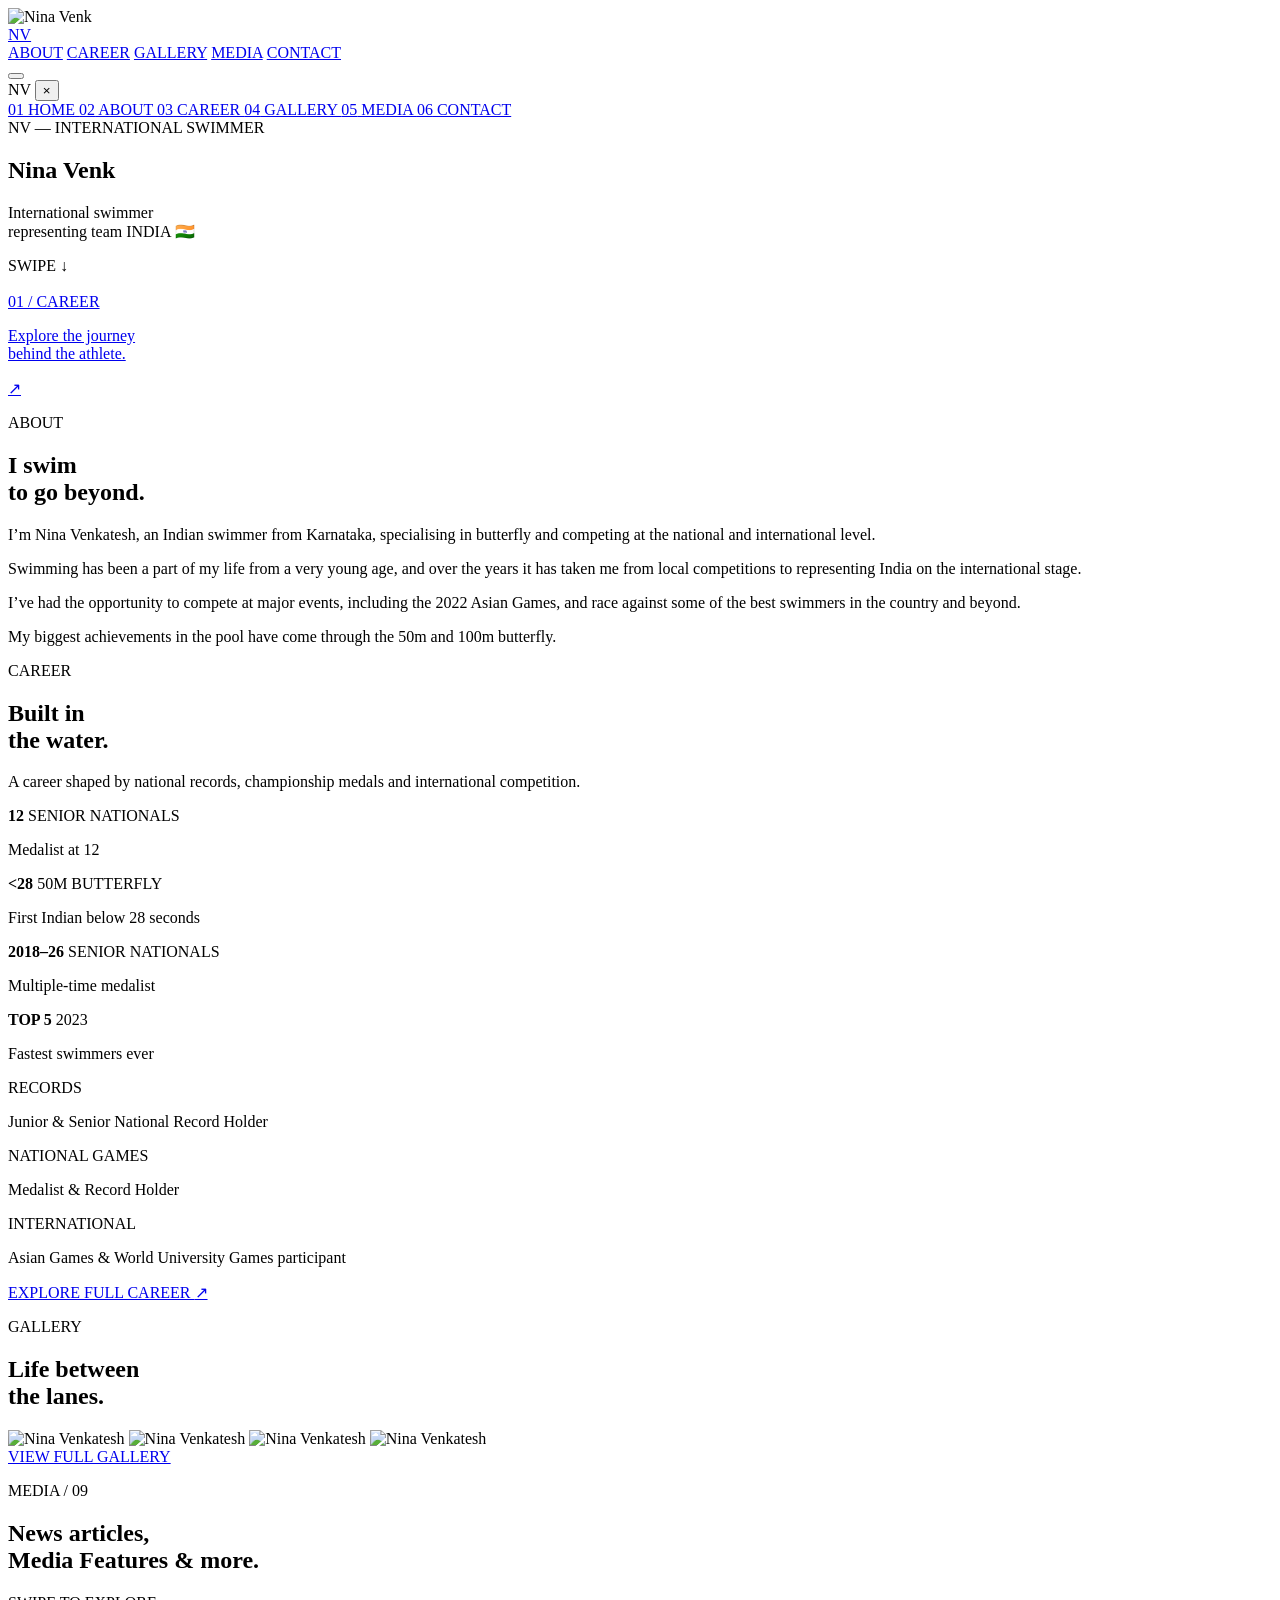
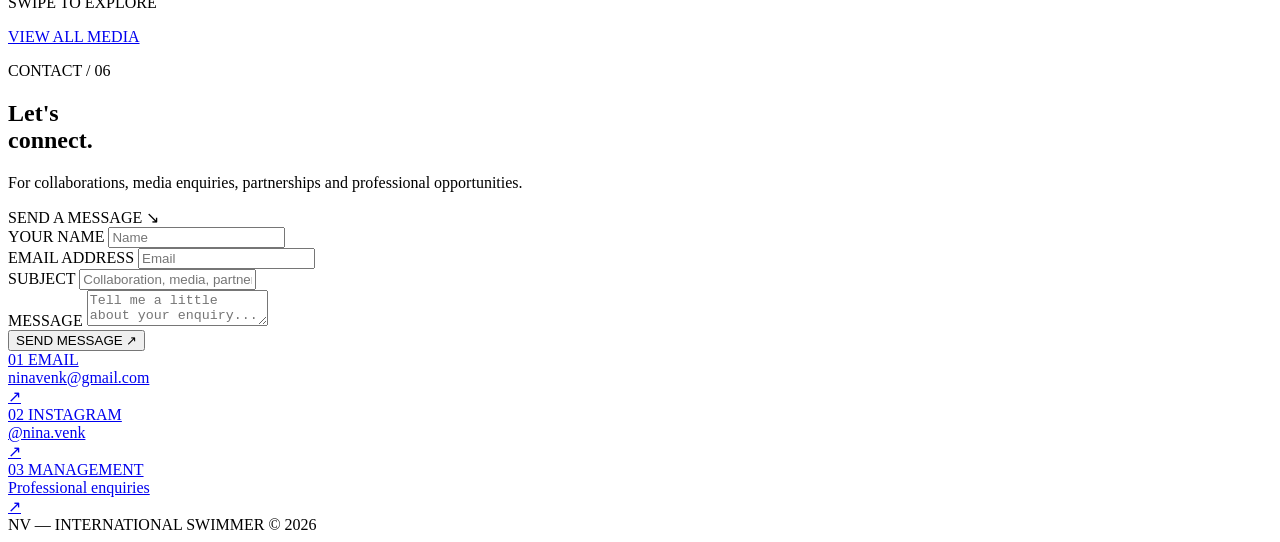
==== index.html @ 0cad943f "Add files via upload" ====
<!DOCTYPE html>
<html lang="en">

<head>

    <meta charset="UTF-8">

    <meta
        name="viewport"
        content="width=device-width, initial-scale=1.0"
    >

    <title>NV</title>

    <link rel="preconnect" href="https://fonts.googleapis.com">

    <link
        rel="preconnect"
        href="https://fonts.gstatic.com"
        crossorigin
    >

    <link
        href="https://fonts.googleapis.com/css2?family=Manrope:wght@400;500;600&family=Syne:wght@400;500;600;700&family=Playfair+Display:ital,wght@0,400;0,500;1,400;1,500&display=swap"
        rel="stylesheet"
    >

    <link
        rel="stylesheet"
        href="assets/css/style.css"
    >

</head>


<body>

    <!-- =========================================
         HOME
    ========================================== -->

    <main class="hero">

        <img
            src="assets/images/hero.jpg"
            alt="Nina Venk"
            class="hero-image"
        >

        <div class="hero-overlay"></div>


        <!-- NAVIGATION -->

        <header class="navbar">

            <a
                href="#home"
                class="logo"
            >
                NV
            </a>


            <nav class="nav-links">

                <a href="about.html">ABOUT</a>

                <a href="career.html">CAREER</a>

                <a href="gallery.html">GALLERY</a>

                <a href="media.html">MEDIA</a>

                <a
                    href="contact.html"
                    class="contact-link"
                >
                    CONTACT
                </a>

            </nav>


            <!-- MOBILE HAMBURGER -->

            <button
                class="menu-toggle"
                aria-label="Open menu"
                type="button"
            >

                <span></span>
                <span></span>

            </button>

        </header>


        <!-- MOBILE MENU -->

        <div class="mobile-menu">

            <div class="mobile-menu-inner">

                <div class="mobile-menu-top">

                    <span>NV</span>

                    <button
                        class="menu-close"
                        type="button"
                        aria-label="Close menu"
                    >
                        ×
                    </button>

                </div>


                <nav class="mobile-nav">

                    <a href="#home">
                        <span>01</span>
                        HOME
                    </a>

                    <a href="#about">
                        <span>02</span>
                        ABOUT
                    </a>

                    <a href="#career">
                        <span>03</span>
                        CAREER
                    </a>

                    <a href="#gallery">
                        <span>04</span>
                        GALLERY
                    </a>

                    <a href="#media">
                        <span>05</span>
                        MEDIA
                    </a>

                    <a href="#contact">
                        <span>06</span>
                        CONTACT
                    </a>

                </nav>


                <div class="mobile-menu-footer">
                    NV — INTERNATIONAL SWIMMER
                </div>

            </div>

        </div>


        <!-- HERO CONTENT -->

        <section
            class="hero-content"
            id="home"
        >

            <h1 class="hero-title">
                Nina <span>Venk</span>
            </h1>

            <p class="hero-description">
                International swimmer<br>
                representing team INDIA 🇮🇳
            </p>

        </section>

        <!-- MOBILE SWIPE INDICATOR -->

        <div class="mobile-swipe">
            <span>SWIPE</span>
            <span>↓</span>
        </div>


        <!-- DESKTOP CAREER CARD -->

        <a
            href="#"
            class="career-card"
        >

            <div class="card-image">

                <img
                    src="assets/images/hero.jpg"
                    alt=""
                >

            </div>

            <div class="card-content">

                <span>01 / CAREER</span>

                <p>
                    Explore the journey<br>
                    behind the athlete.
                </p>

            </div>

            <div class="card-arrow">
                ↗
            </div>

        </a>

    </main>


    <!-- =========================================
         MOBILE ABOUT
    ========================================== -->

    <section
        class="mobile-page-section mobile-about"
        id="about"
    >

        <p class="mobile-section-label">
            ABOUT
        </p>

        <h2>
            I swim<br>
            <span>to go beyond.</span>
        </h2>

        <div class="mobile-about-text">

            <p class="mobile-lead">
                I’m Nina Venkatesh, an Indian swimmer from
                Karnataka, specialising in butterfly and
                competing at the national and international level.
            </p>

            <p>
                Swimming has been a part of my life from a very
                young age, and over the years it has taken me
                from local competitions to representing India
                on the international stage.
            </p>

            <p>
                I’ve had the opportunity to compete at major
                events, including the 2022 Asian Games, and race
                against some of the best swimmers in the country
                and beyond.
            </p>

            <p>
                My biggest achievements in the pool have come
                through the 50m and 100m butterfly.
            </p>

        </div>

</section>


    <!-- =========================================
         MOBILE CAREER
         SHORT HOMEPAGE PREVIEW
         Full career page: career.html
    ========================================== -->

    <section
        class="mobile-page-section mobile-career"
        id="career"
    >

        <p class="mobile-section-label">
            CAREER
        </p>

        <h2>
            Built in<br>
            <span>the water.</span>
        </h2>

        <p class="mobile-career-intro">
            A career shaped by national records,
            championship medals and international
            competition.
        </p>


        <!-- KEY CAREER STATS -->

        <div class="mobile-career-stats">

            <div class="mobile-career-stat">

                <strong>12</strong>

                <span>
                    SENIOR NATIONALS
                </span>

                <p>
                    Medalist at 12
                </p>

            </div>


            <div class="mobile-career-stat">

                <strong>&lt;28</strong>

                <span>
                    50M BUTTERFLY
                </span>

                <p>
                    First Indian below 28 seconds
                </p>

            </div>


            <div class="mobile-career-stat">

                <strong>2018–26</strong>

                <span>
                    SENIOR NATIONALS
                </span>

                <p>
                    Multiple-time medalist
                </p>

            </div>


            <div class="mobile-career-stat">

                <strong>TOP 5</strong>

                <span>
                    2023
                </span>

                <p>
                    Fastest swimmers ever
                </p>

            </div>

        </div>


        <!-- CAREER HIGHLIGHTS -->

        <div class="mobile-career-highlights">

            <div class="mobile-career-highlight">
                <span>RECORDS</span>
                <p>
                    Junior & Senior National
                    Record Holder
                </p>
            </div>

            <div class="mobile-career-highlight">
                <span>NATIONAL GAMES</span>
                <p>
                    Medalist & Record Holder
                </p>
            </div>

            <div class="mobile-career-highlight">
                <span>INTERNATIONAL</span>
                <p>
                    Asian Games & World
                    University Games participant
                </p>
            </div>

        </div>


        <!-- FULL CAREER -->

        <a
            href="career.html"
            class="mobile-career-link"
        >

            <span>
                EXPLORE FULL CAREER
            </span>

            <span>
                ↗
            </span>

        </a>

    </section>


    <!-- =========================================
         MOBILE GALLERY
    ========================================== -->

    <section
        class="mobile-page-section mobile-gallery-section"
        id="gallery"
    >

        <p class="mobile-section-label">
            GALLERY
        </p>

        <h2>
            Life between<br>
            <span>the lanes.</span>
        </h2>


        <div class="mobile-gallery-preview">

            <img
                src="assets/images/gallery/1.jpg"
                alt="Nina Venkatesh"
            >

            <img
                src="assets/images/gallery/4.jpg"
                alt="Nina Venkatesh"
            >

            <img
                src="assets/images/gallery/7.jpg"
                alt="Nina Venkatesh"
            >

            <img
                src="assets/images/gallery/10.jpg"
                alt="Nina Venkatesh"
            >

        </div>


        <a
            href="gallery.html"
            class="mobile-view-gallery"
            id="view-full-gallery"
        >

            VIEW FULL GALLERY

        </a>

    </section>


     <!-- =========================================
     MOBILE MEDIA
    ========================================= -->

    <section
        class="mobile-page-section mobile-media"
        id="media"
    >

        <p class="mobile-section-label">
            MEDIA / <span id="mobile-story-count">09</span>
        </p>

        <h2>
            News articles,<br>
            <span>Media Features & more.</span>
        </h2>


        <!-- MEDIA CAROUSEL -->

        <div
            class="mobile-media-carousel"
            id="mobile-media-carousel"
        ></div>


        <!-- DOTS -->

        <div
            class="mobile-media-dots"
            id="mobile-media-dots"
        ></div>


        <p class="mobile-media-hint">
            SWIPE TO EXPLORE
        </p>


        <!-- FULL MEDIA -->

        <a
            href="media.html"
            class="mobile-media-link"
        >
            VIEW ALL MEDIA
        </a>

    </section>


   <!-- =========================================
        MOBILE CONTACT
    ========================================= -->

<section
    class="mobile-page-section mobile-contact"
    id="contact"
>

    <p class="mobile-section-label">
        CONTACT / 06
    </p>

    <h2>
        Let's<br>
        <span>connect.</span>
    </h2>

    <p class="mobile-contact-intro">
        For collaborations, media enquiries,
        partnerships and professional opportunities.
    </p>


    <!-- =====================================
         SEND MESSAGE FIRST
    ====================================== -->

    <div class="mobile-message">

        <div class="mobile-message-heading">

            <span>
                SEND A MESSAGE
            </span>

            <span>
                ↘
            </span>

        </div>


        <form
            class="mobile-contact-form"
            id="mobile-contact-form"
        >

            <div class="mobile-form-field">

                <label for="mobile-name">
                    YOUR NAME
                </label>

                <input
                    type="text"
                    id="mobile-name"
                    name="name"
                    placeholder="Name"
                    required
                >

            </div>


            <div class="mobile-form-field">

                <label for="mobile-email">
                    EMAIL ADDRESS
                </label>

                <input
                    type="email"
                    id="mobile-email"
                    name="email"
                    placeholder="Email"
                    required
                >

            </div>


            <div class="mobile-form-field">

                <label for="mobile-subject">
                    SUBJECT
                </label>

                <input
                    type="text"
                    id="mobile-subject"
                    name="subject"
                    placeholder="Collaboration, media, partnership..."
                >

            </div>


            <div class="mobile-form-field">

                <label for="mobile-message-text">
                    MESSAGE
                </label>

                <textarea
                    id="mobile-message-text"
                    name="message"
                    placeholder="Tell me a little about your enquiry..."
                    required
                ></textarea>

            </div>


            <button
                type="submit"
                class="mobile-send-button"
            >

                <span>
                    SEND MESSAGE
                </span>

                <span>
                    ↗
                </span>

            </button>

        </form>

    </div>


    <!-- =====================================
         CONTACT LINKS SECOND
    ====================================== -->

            <div class="mobile-contact-links">


                <a
                    href="mailto:ninavenk@gmail.com"
                    class="mobile-contact-link"
                >

                    <div class="mobile-contact-name">

                        <span>01</span>

                        EMAIL

                    </div>

                    <div class="mobile-contact-value">
                        ninavenk@gmail.com
                    </div>

                    <span class="mobile-contact-arrow">
                        ↗
                    </span>

                </a>


                <a
                    href="https://www.instagram.com/nina.venk/"
                    target="_blank"
                    rel="noopener noreferrer"
                    class="mobile-contact-link"
                >

                    <div class="mobile-contact-name">

                        <span>02</span>

                        INSTAGRAM

                    </div>

                    <div class="mobile-contact-value">
                        @nina.venk
                    </div>

                    <span class="mobile-contact-arrow">
                        ↗
                    </span>

                </a>


                <a
                    href="mailto:ninavenkatesh@gmail.com"
                    class="mobile-contact-link"
                >

                    <div class="mobile-contact-name">

                        <span>03</span>

                        MANAGEMENT

                    </div>

                    <div class="mobile-contact-value">
                        Professional enquiries
                    </div>

                    <span class="mobile-contact-arrow">
                        ↗
                    </span>

                </a>

            </div>


            <div class="mobile-contact-footer">

                <span>
                    NV — INTERNATIONAL SWIMMER
                </span>

                <span>
                    © 2026
                </span>

            </div>

        </section>


    <!-- =========================================
         JAVASCRIPT
    ========================================== -->

    <script src="assets/js/media.js"></script>
    <script src="assets/js/script.js"></script>

</body>

</html>
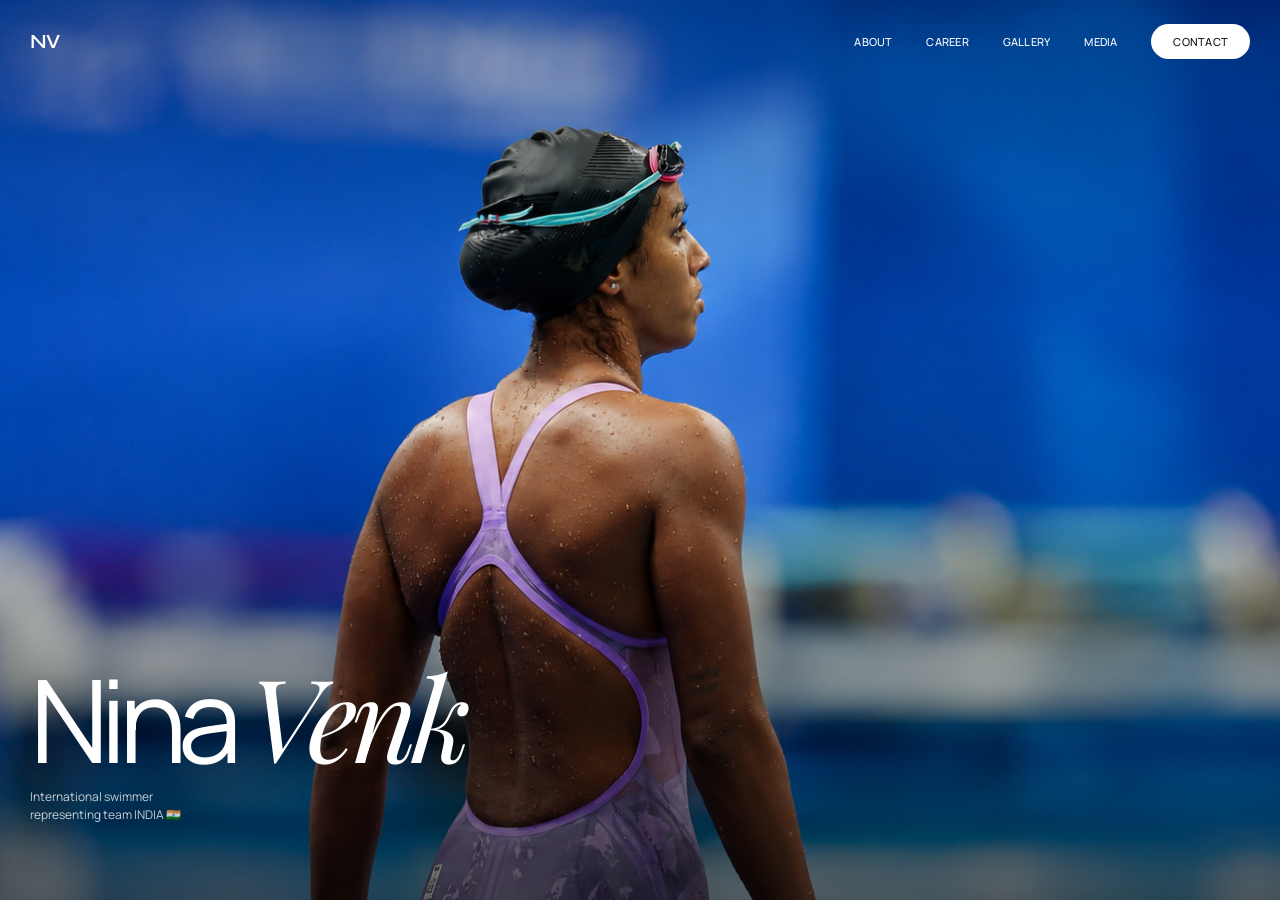
==== commit 91e146a0: "Update index.html" ====
--- a/index.html
+++ b/index.html
@@ -440,22 +440,22 @@
         <div class="mobile-gallery-preview">
 
             <img
-                src="assets/images/gallery/1.jpg"
+                src="assets/images/gallery/1.webp"
                 alt="Nina Venkatesh"
             >
 
             <img
-                src="assets/images/gallery/4.jpg"
+                src="assets/images/gallery/4.webp"
                 alt="Nina Venkatesh"
             >
 
             <img
-                src="assets/images/gallery/7.jpg"
+                src="assets/images/gallery/7.webp"
                 alt="Nina Venkatesh"
             >
 
             <img
-                src="assets/images/gallery/10.jpg"
+                src="assets/images/gallery/10.webp"
                 alt="Nina Venkatesh"
             >
 
@@ -768,4 +768,4 @@
 
 </body>
 
-</html>+</html>
--- a/assets/css/style.css
+++ b/assets/css/style.css
@@ -0,0 +1,2567 @@
+/* =========================================
+   RESET
+========================================= */
+
+* {
+    margin: 0;
+    padding: 0;
+    box-sizing: border-box;
+}
+
+html,
+body {
+    width: 100%;
+    height: 100%;
+}
+
+body {
+    font-family: "Manrope", sans-serif;
+    background: #3C5F6E;
+    color: #ffffff;
+    overflow: hidden;
+}
+
+
+/* =========================================
+   HERO
+========================================= */
+
+.hero {
+    position: relative;
+    width: 100%;
+    height: 100vh;
+    overflow: hidden;
+    isolation: isolate;
+}
+
+
+/* =========================================
+   HERO IMAGE
+========================================= */
+
+.hero-image {
+    position: absolute;
+    inset: 0;
+
+    width: 100%;
+    height: 100%;
+
+    object-fit: cover;
+    object-position: center;
+
+    display: block;
+
+    transform: scale(1.04);
+
+    animation:
+        imageReveal
+        2.2s
+        cubic-bezier(0.16, 1, 0.3, 1)
+        forwards;
+}
+
+
+/* =========================================
+   IMAGE OVERLAY
+========================================= */
+
+.hero-overlay {
+    position: absolute;
+    inset: 0;
+
+    background:
+        linear-gradient(
+            180deg,
+            rgba(0, 0, 0, 0.25) 0%,
+            rgba(0, 0, 0, 0.02) 35%,
+            rgba(0, 0, 0, 0.08) 55%,
+            rgba(0, 0, 0, 0.58) 100%
+        );
+
+    z-index: 1;
+}
+
+
+/* =========================================
+   NAVBAR
+========================================= */
+
+.navbar {
+    position: absolute;
+
+    top: 24px;
+    left: 0;
+
+    width: 100%;
+
+    padding: 0 30px;
+
+    display: flex;
+    align-items: center;
+    justify-content: space-between;
+
+    z-index: 10;
+
+    animation:
+        navReveal
+        1.4s
+        ease
+        0.7s
+        both;
+}
+
+
+/* =========================================
+   LOGO
+========================================= */
+
+.logo {
+    color: #ffffff;
+
+    text-decoration: none;
+
+    font-family: "Syne", sans-serif;
+
+    font-size: 20px;
+    font-weight: 600;
+
+    letter-spacing: -0.04em;
+}
+
+
+/* =========================================
+   NAV LINKS
+========================================= */
+
+.nav-links {
+    display: flex;
+    align-items: center;
+    gap: 34px;
+}
+
+.nav-links a {
+    color: #ffffff;
+
+    text-decoration: none;
+
+    font-family: "Manrope", sans-serif;
+
+    font-size: 11px;
+    font-weight: 500;
+
+    letter-spacing: 0.02em;
+
+    transition:
+        opacity 0.3s ease,
+        transform 0.3s ease;
+}
+
+.nav-links a:hover {
+    opacity: 0.65;
+    transform: translateY(-1px);
+}
+
+
+/* =========================================
+   CONTACT PILL
+========================================= */
+
+.contact-link {
+    padding: 10px 22px;
+
+    background: #ffffff;
+
+    color: #151515 !important;
+
+    border-radius: 30px;
+}
+
+
+/* =========================================
+   HERO CONTENT
+========================================= */
+
+.hero-content {
+    position: absolute;
+
+    left: 30px;
+    bottom: 76px;
+
+    z-index: 5;
+
+    max-width: 900px;
+
+    animation:
+        contentReveal
+        1.8s
+        cubic-bezier(0.16, 1, 0.3, 1)
+        0.45s
+        both;
+}
+
+
+/* EYEBROW */
+
+.hero-eyebrow {
+    margin-bottom: 15px;
+
+    font-size: 11px;
+    font-weight: 500;
+
+    letter-spacing: 0.08em;
+
+    opacity: 0.78;
+}
+
+
+/* MAIN TITLE */
+
+.hero-title {
+    font-family: "Manrope", sans-serif;
+
+    font-size:
+        clamp(5rem, 9vw, 9.5rem);
+
+    font-weight: 400;
+
+    line-height: 0.82;
+
+    letter-spacing: -0.075em;
+
+    white-space: nowrap;
+}
+
+
+/* ITALIC NAME */
+
+.hero-title span {
+    font-family: "Playfair Display", serif;
+
+    font-style: italic;
+
+    font-weight: 400;
+
+    letter-spacing: -0.055em;
+}
+
+
+/* DESCRIPTION */
+
+.hero-description {
+    margin-top: 22px;
+
+    font-size: 12px;
+
+    line-height: 1.5;
+
+    opacity: 0.78;
+}
+
+
+/* =========================================
+   CAREER CARD
+   HIDDEN FOR NOW
+========================================= */
+
+.career-card {
+    display: none;
+}
+
+
+/* =========================================
+   DESKTOP ANIMATIONS
+========================================= */
+
+@keyframes imageReveal {
+
+    0% {
+        opacity: 0;
+        transform: scale(1.12);
+    }
+
+    100% {
+        opacity: 1;
+        transform: scale(1.04);
+    }
+
+}
+
+
+@keyframes navReveal {
+
+    0% {
+        opacity: 0;
+        transform: translateY(-12px);
+    }
+
+    100% {
+        opacity: 1;
+        transform: translateY(0);
+    }
+
+}
+
+
+@keyframes contentReveal {
+
+    0% {
+        opacity: 0;
+        transform: translateY(45px);
+        filter: blur(8px);
+    }
+
+    100% {
+        opacity: 1;
+        transform: translateY(0);
+        filter: blur(0);
+    }
+
+}
+
+
+/* =========================================================
+   MOBILE ONLY
+========================================================= */
+
+@media (max-width: 800px) {
+
+
+    /* =====================================================
+       MOBILE — GLOBAL
+    ===================================================== */
+
+    html,
+    body {
+
+        width: 100%;
+        max-width: 100%;
+
+        min-height: 100%;
+
+        overflow-x: hidden;
+        overflow-y: auto;
+
+        background: transparent;
+    }
+
+
+    body {
+
+        position: relative;
+
+        color: #F4F1E8;
+    }
+
+
+    /* =====================================================
+       MOBILE — FIXED HERO BACKGROUND
+       
+       This is the blurred version of hero.jpg.
+       It stays fixed while the entire one-page site
+       scrolls over it.
+    ===================================================== */
+
+    body::before {
+
+        content: "";
+
+        position: fixed;
+
+        top: -30px;
+        right: -30px;
+        bottom: -30px;
+        left: -30px;
+
+        background-image:
+            url("../images/hero.jpg");
+
+        background-size: cover;
+
+        background-position: center center;
+
+        background-repeat: no-repeat;
+
+        /*
+         * LIGHT CINEMATIC BLUR
+         *
+         * Previously this was 30px+.
+         * 12px keeps the photograph recognisable.
+         */
+
+        filter:
+            blur(12px)
+            brightness(0.68)
+            saturate(0.88);
+
+        transform: scale(1.045);
+
+        opacity: 0.92;
+
+        z-index: 0;
+
+        pointer-events: none;
+    }
+
+
+    /* =====================================================
+       MOBILE — CINEMATIC OVERLAY
+    ===================================================== */
+
+    body::after {
+
+        content: "";
+
+        position: fixed;
+
+        inset: 0;
+
+        background:
+
+            /* subtle light around centre */
+
+            radial-gradient(
+                ellipse at 50% 35%,
+                rgba(255, 255, 255, 0.07) 0%,
+                transparent 48%
+            ),
+
+            /* gentle dark edges */
+
+            radial-gradient(
+                ellipse at center,
+                transparent 30%,
+                rgba(4, 12, 18, 0.38) 100%
+            ),
+
+            /* very subtle overall grade */
+
+            rgba(7, 17, 23, 0.14);
+
+        z-index: 0;
+
+        pointer-events: none;
+    }
+
+
+    /* =====================================================
+       MOBILE — CONTENT ABOVE BACKGROUND
+    ===================================================== */
+
+    .hero,
+    .mobile-page-section {
+
+        position: relative;
+
+        z-index: 1;
+    }
+
+
+    /* =====================================================
+       MOBILE — HOMEPAGE
+    ===================================================== */
+
+    .hero {
+        width: 100%;
+
+        height: 100dvh;
+        min-height: 100dvh;
+        max-height: 100dvh;
+
+        overflow: hidden;
+
+        isolation: auto;
+
+        background: transparent;
+    }
+
+    .hero-image {
+        width: 100%;
+        height: 100%;
+
+        object-fit: cover;
+        object-position: center;
+
+        display: block;
+    }
+
+
+    /* =====================================================
+       MOBILE — HERO IMAGE
+    ===================================================== */
+
+    .hero-image {
+
+        width: 100%;
+        height: 100%;
+
+        object-fit: cover;
+
+        object-position: center;
+
+        display: block;
+    }
+
+
+    /* =====================================================
+       MOBILE — NAVBAR
+    ===================================================== */
+
+    .hero .navbar {
+
+        position: fixed;
+
+        top: 18px;
+        left: 0;
+
+        width: 100%;
+
+        height: 42px;
+
+        padding: 0 20px;
+
+        display: flex;
+
+        align-items: center;
+
+        justify-content: space-between;
+
+        z-index: 5000;
+
+        pointer-events: none;
+
+        animation: none;
+    }
+
+
+    .hero .logo {
+
+        position: relative;
+
+        z-index: 5001;
+
+        pointer-events: auto;
+
+        font-size: 17px;
+    }
+
+
+    .hero .nav-links {
+
+        display: none !important;
+    }
+
+
+    /* =====================================================
+       MOBILE — HAMBURGER
+    ===================================================== */
+
+    .menu-toggle {
+
+        position: absolute !important;
+
+        top: 0 !important;
+        right: 20px !important;
+
+        width: 42px !important;
+        height: 42px !important;
+
+        margin: 0 !important;
+        padding: 0 !important;
+
+        display: flex !important;
+
+        align-items: center !important;
+        justify-content: center !important;
+
+        flex-direction: column !important;
+
+        gap: 5px !important;
+
+        border:
+            1px solid
+            rgba(244, 241, 232, 0.18) !important;
+
+        border-radius: 50% !important;
+
+        background:
+            rgba(10, 25, 35, 0.28) !important;
+
+        backdrop-filter: blur(12px);
+
+        -webkit-backdrop-filter: blur(12px);
+
+        cursor: pointer;
+
+        z-index: 5002 !important;
+
+        pointer-events: auto;
+    }
+
+
+    .menu-toggle span {
+
+        width: 17px !important;
+        height: 1px !important;
+
+        display: block !important;
+
+        background: #F4F1E8 !important;
+
+        transition:
+            transform 0.35s ease,
+            opacity 0.25s ease;
+    }
+
+
+    .menu-toggle.is-open span:first-child {
+
+        transform:
+            translateY(3px)
+            rotate(45deg);
+    }
+
+
+    .menu-toggle.is-open span:last-child {
+
+        transform:
+            translateY(-3px)
+            rotate(-45deg);
+    }
+
+
+    /* =====================================================
+       MOBILE — FULLSCREEN MENU
+    ===================================================== */
+
+    .mobile-menu {
+
+        position: fixed !important;
+
+        inset: 0 !important;
+
+        width: 100vw !important;
+        height: 100svh !important;
+
+        display: block;
+
+        background:
+            rgba(10, 28, 42, 0.97);
+
+        opacity: 0;
+
+        visibility: hidden;
+
+        pointer-events: none;
+
+        transform:
+            translateY(-12px);
+
+        z-index: 6000 !important;
+
+        transition:
+            opacity 0.3s ease,
+            transform 0.45s
+                cubic-bezier(0.16, 1, 0.3, 1),
+            visibility 0.3s ease;
+    }
+
+
+    .mobile-menu.active {
+
+        opacity: 1;
+
+        visibility: visible;
+
+        pointer-events: auto;
+
+        transform:
+            translateY(0);
+    }
+
+
+    .mobile-menu-inner {
+
+        width: 100%;
+        height: 100%;
+
+        padding:
+            25px 20px;
+
+        display: flex;
+
+        flex-direction: column;
+
+        overflow: hidden;
+    }
+
+
+    .mobile-menu-top {
+
+        display: flex;
+
+        align-items: center;
+
+        justify-content: space-between;
+    }
+
+
+    .mobile-menu-top > span {
+
+        font-family: "Syne", sans-serif;
+
+        font-size: 17px;
+
+        font-weight: 600;
+    }
+
+
+    .menu-close {
+
+        width: 42px;
+        height: 42px;
+
+        border:
+            1px solid
+            rgba(244, 241, 232, 0.16);
+
+        border-radius: 50%;
+
+        background:
+            rgba(244, 241, 232, 0.08);
+
+        color: #F4F1E8;
+
+        font-size: 25px;
+
+        font-weight: 300;
+
+        cursor: pointer;
+    }
+
+
+    .mobile-nav {
+
+        flex: 1;
+
+        display: flex;
+
+        flex-direction: column;
+
+        justify-content: center;
+    }
+
+
+    .mobile-nav a {
+
+        padding: 13px 0;
+
+        display: flex;
+
+        align-items: center;
+
+        gap: 15px;
+
+        border-bottom:
+            1px solid
+            rgba(244, 241, 232, 0.14);
+
+        color: #F4F1E8;
+
+        text-decoration: none;
+
+        font-family: "Syne", sans-serif;
+
+        font-size:
+            clamp(2.15rem, 10vw, 4rem);
+
+        font-weight: 500;
+
+        letter-spacing: -0.06em;
+
+        transition:
+            opacity 0.3s ease,
+            transform 0.3s ease;
+    }
+
+
+    .mobile-nav a:first-child {
+
+        border-top:
+            1px solid
+            rgba(244, 241, 232, 0.14);
+    }
+
+
+    .mobile-nav a:active {
+
+        opacity: 0.55;
+
+        transform:
+            translateX(5px);
+    }
+
+
+    .mobile-nav a span {
+
+        width: 25px;
+
+        font-family: "Manrope", sans-serif;
+
+        font-size: 7px;
+
+        letter-spacing: 0.08em;
+
+        opacity: 0.4;
+    }
+
+
+    .mobile-menu-footer {
+
+        font-size: 7px;
+
+        letter-spacing: 0.08em;
+
+        opacity: 0.4;
+    }
+
+
+    /* =====================================================
+       MOBILE — HERO CONTENT
+    ===================================================== */
+
+    .hero-content {
+
+        position: absolute;
+
+        left: 20px;
+        right: 20px;
+
+        bottom: 72px;
+
+        max-width: none;
+
+        z-index: 20;
+
+        animation:
+            contentReveal
+            1.4s
+            cubic-bezier(0.16, 1, 0.3, 1)
+            0.25s
+            both;
+    }
+
+
+    .hero-title {
+
+        font-size:
+            clamp(3.7rem, 15vw, 6rem);
+
+        line-height: 0.86;
+
+        letter-spacing: -0.07em;
+
+        white-space: nowrap;
+    }
+
+
+    .hero-description {
+
+        margin-top: 16px;
+
+        font-family: "Syne", sans-serif;
+
+        font-size: 10px;
+
+        font-weight: 500;
+
+        line-height: 1.5;
+
+        letter-spacing: 0.01em;
+
+        opacity: 0.82;
+    }
+
+/* =====================================================
+   MOBILE — SWIPE INDICATOR
+===================================================== */
+
+.mobile-swipe {
+
+    position: absolute;
+
+    left: 50%;
+
+    bottom: 20px;
+
+    transform:
+        translateX(-50%);
+
+    display: flex;
+
+    flex-direction: column;
+
+    align-items: center;
+
+    gap: 8px;
+
+    z-index: 30;
+
+    color: #F4F1E8;
+
+    font-family: "Manrope", sans-serif;
+
+    font-size: 8px;
+
+    font-weight: 500;
+
+    letter-spacing: 0.20em;
+
+    opacity: 0;
+
+    animation:
+        swipeReveal
+        2.2s
+        cubic-bezier(0.16, 1, 0.3, 1)
+        1.8s
+        infinite;
+}
+
+ 
+/* Larger arrow */
+
+.mobile-swipe span:last-child {
+
+    font-family: "Manrope", sans-serif;
+
+    font-size: 22px;
+
+    font-weight: 300;
+
+    line-height: 0.8;
+
+    opacity: 0.9;
+}
+
+
+@keyframes swipeReveal {
+
+    0% {
+
+        opacity: 0;
+
+        transform:
+            translate(-50%, 14px);
+    }
+
+
+    18% {
+
+        opacity: 0.75;
+
+        transform:
+            translate(-50%, 4px);
+    }
+
+
+    48% {
+
+        opacity: 0.9;
+
+        transform:
+            translate(-50%, -5px);
+    }
+
+
+    70% {
+
+        opacity: 0;
+
+        transform:
+            translate(-50%, -16px);
+    }
+
+
+    100% {
+
+        opacity: 0;
+
+        transform:
+            translate(-50%, 14px);
+    }
+}
+
+    /* =====================================================
+       MOBILE — SECTION SYSTEM
+    ===================================================== */
+
+    .mobile-page-section {
+
+        position: relative;
+
+        width: 100%;
+
+        min-height: 0;
+
+        margin: 0;
+
+        padding:
+            88px 20px 105px;
+
+        display: block;
+
+        background: transparent !important;
+
+        background-color: transparent !important;
+
+        color: #F4F1E8;
+
+        border: 0;
+
+        border-radius: 0;
+
+        box-shadow: none;
+
+        backdrop-filter: none;
+
+        -webkit-backdrop-filter: none;
+
+        isolation: auto;
+
+        z-index: 1;
+    }
+
+
+    /* =====================================================
+       MOBILE — PAGE BREAKER
+    ===================================================== */
+
+    .mobile-page-section::after {
+
+        content: "";
+
+        position: absolute;
+
+        left: 20px;
+        right: 20px;
+
+        bottom: 38px;
+
+        height: 1px;
+
+        background:
+            linear-gradient(
+                90deg,
+                transparent 0%,
+                rgba(244, 241, 232, 0.08) 12%,
+                rgba(244, 241, 232, 0.34) 50%,
+                rgba(244, 241, 232, 0.08) 88%,
+                transparent 100%
+            );
+
+        pointer-events: none;
+    }
+
+
+    .mobile-page-section::before {
+
+        content: "";
+
+        position: absolute;
+
+        left: 50%;
+
+        bottom: 34px;
+
+        width: 7px;
+        height: 7px;
+
+        transform:
+            translateX(-50%)
+            rotate(45deg);
+
+        background:
+            rgba(244, 241, 232, 0.78);
+
+        box-shadow:
+            0 0 0 5px
+            rgba(12, 23, 30, 0.65);
+
+        z-index: 5;
+
+        pointer-events: none;
+    }
+
+
+    /* =====================================================
+       MOBILE — SECTION HEADINGS
+    ===================================================== */
+
+    .mobile-section-label {
+
+        margin-bottom: 18px;
+
+        font-size: 8px;
+
+        font-weight: 500;
+
+        letter-spacing: 0.12em;
+
+        opacity: 0.5;
+    }
+
+
+    .mobile-page-section h2 {
+
+        margin-bottom: 34px;
+
+        font-family: "Syne", sans-serif;
+
+        font-size:
+            clamp(3.5rem, 15vw, 6rem);
+
+        font-weight: 500;
+
+        line-height: 0.84;
+
+        letter-spacing: -0.075em;
+    }
+
+
+    .mobile-page-section h2 span {
+
+        font-family:
+            "Playfair Display",
+            serif;
+
+        font-style: italic;
+
+        font-weight: 400;
+
+        letter-spacing: -0.05em;
+    }
+
+
+    /* =====================================================
+       MOBILE — ABOUT
+    ===================================================== */
+
+    .mobile-about {
+
+        padding-top: 88px;
+
+        padding-bottom: 115px;
+    }
+
+
+    .mobile-about-text {
+
+        max-width: 600px;
+    }
+
+
+    .mobile-about-text p {
+
+        margin-bottom: 21px;
+
+        font-family: "Manrope", sans-serif;
+
+        font-size: 12.5px;
+
+        line-height: 1.7;
+
+        opacity: 0.72;
+    }
+
+
+    .mobile-about-text .mobile-lead {
+
+        font-family: "Syne", sans-serif;
+
+        font-size: 13px;
+
+        font-weight: 500;
+
+        line-height: 1.65;
+
+        letter-spacing: -0.01em;
+
+        opacity: 0.92;
+    }
+
+
+    .mobile-records {
+
+        margin-top: 42px;
+
+        border-top:
+            1px solid
+            rgba(244, 241, 232, 0.22);
+    }
+
+
+    .mobile-records > div {
+
+        padding: 17px 0;
+
+        border-bottom:
+            1px solid
+            rgba(244, 241, 232, 0.22);
+
+        display: flex;
+
+        flex-direction: column;
+    }
+
+
+    .mobile-records span {
+
+        font-size: 8px;
+
+        letter-spacing: 0.1em;
+
+        opacity: 0.45;
+    }
+
+
+    .mobile-records strong {
+
+        margin: 5px 0;
+
+        font-family: "Syne", sans-serif;
+
+        font-size: 2.8rem;
+
+        font-weight: 500;
+
+        letter-spacing: -0.06em;
+    }
+
+
+    .mobile-records small {
+
+        font-size: 7px;
+
+        letter-spacing: 0.08em;
+
+        opacity: 0.45;
+    }
+
+
+    /* =====================================================
+       MOBILE — CAREER PREVIEW
+       Homepage preview only.
+       Full career page uses career.html / career.css.
+    ===================================================== */
+
+    .mobile-career {
+
+        min-height: 0;
+
+        padding-top: 105px;
+
+        padding-bottom: 105px;
+
+        display: block;
+    }
+
+
+    /* CAREER INTRO */
+
+    .mobile-career-intro {
+
+        max-width: 320px;
+
+        margin-top: -10px;
+
+        margin-bottom: 38px;
+
+        font-family: "Manrope", sans-serif;
+
+        font-size: 11px;
+
+        line-height: 1.6;
+
+        opacity: 0.58;
+    }
+
+
+    /* CAREER STATS */
+
+    .mobile-career-stats {
+
+        width: 100%;
+
+        display: grid;
+
+        grid-template-columns: 1fr 1fr;
+
+        border-top:
+            1px solid
+            rgba(244, 241, 232, 0.22);
+
+        border-left:
+            1px solid
+            rgba(244, 241, 232, 0.14);
+    }
+
+
+    .mobile-career-stat {
+
+        min-height: 145px;
+
+        padding:
+            17px 13px 17px 15px;
+
+        display: flex;
+
+        flex-direction: column;
+
+        justify-content: space-between;
+
+        border-right:
+            1px solid
+            rgba(244, 241, 232, 0.14);
+
+        border-bottom:
+            1px solid
+            rgba(244, 241, 232, 0.22);
+    }
+
+
+    .mobile-career-stat strong {
+
+        font-family: "Syne", sans-serif;
+
+        font-size:
+            clamp(2.4rem, 11vw, 3.8rem);
+
+        font-weight: 500;
+
+        line-height: 0.85;
+
+        letter-spacing: -0.07em;
+    }
+
+
+    .mobile-career-stat span {
+
+        margin-top: 18px;
+
+        font-size: 6px;
+
+        font-weight: 500;
+
+        letter-spacing: 0.12em;
+
+        opacity: 0.42;
+    }
+
+
+    .mobile-career-stat p {
+
+        margin-top: 5px;
+
+        font-size: 9px;
+
+        line-height: 1.4;
+
+        opacity: 0.62;
+    }
+
+
+    /* CAREER HIGHLIGHTS */
+
+    .mobile-career-highlights {
+
+        margin-top: 34px;
+
+        border-top:
+            1px solid
+            rgba(244, 241, 232, 0.20);
+    }
+
+
+    .mobile-career-highlight {
+
+        min-height: 58px;
+
+        padding:
+            13px 0;
+
+        display: grid;
+
+        grid-template-columns: 105px 1fr;
+
+        align-items: center;
+
+        gap: 12px;
+
+        border-bottom:
+            1px solid
+            rgba(244, 241, 232, 0.18);
+    }
+
+
+    .mobile-career-highlight span {
+
+        font-size: 6px;
+
+        font-weight: 500;
+
+        letter-spacing: 0.11em;
+
+        opacity: 0.40;
+    }
+
+
+    .mobile-career-highlight p {
+
+        font-size: 9px;
+
+        line-height: 1.45;
+
+        opacity: 0.68;
+    }
+
+
+    /* EXPLORE CAREER LINK */
+
+    .mobile-career-link {
+
+        width: 100%;
+
+        margin-top: 28px;
+
+        padding:
+            16px 2px;
+
+        display: flex;
+
+        align-items: center;
+
+        justify-content: space-between;
+
+        border-top:
+            1px solid
+            rgba(244, 241, 232, 0.30);
+
+        border-bottom:
+            1px solid
+            rgba(244, 241, 232, 0.30);
+
+        color: #F4F1E8;
+
+        text-decoration: none;
+
+        font-family: "Syne", sans-serif;
+
+        font-size: 9px;
+
+        font-weight: 500;
+
+        letter-spacing: 0.15em;
+
+        transition:
+            padding 0.35s
+            cubic-bezier(0.16, 1, 0.3, 1),
+
+            opacity 0.3s ease;
+    }
+
+
+    .mobile-career-link::after {
+
+        content: "FULL PROFILE";
+
+        font-family:
+            "Playfair Display",
+            serif;
+
+        font-size: 13px;
+
+        font-style: italic;
+
+        font-weight: 400;
+
+        letter-spacing: 0;
+
+        opacity: 0.52;
+    }
+
+
+    .mobile-career-link span:last-child {
+
+        font-size: 17px;
+
+        font-weight: 300;
+
+        transition:
+            transform 0.35s
+            cubic-bezier(0.16, 1, 0.3, 1);
+    }
+
+
+    .mobile-career-link:active {
+
+        padding-left: 7px;
+
+        padding-right: 7px;
+
+        opacity: 0.78;
+    }
+
+
+    .mobile-career-link:active span:last-child {
+
+        transform:
+            translate(3px, -3px);
+    }
+
+
+    /* =====================================================
+       MOBILE — GALLERY
+    ===================================================== */
+
+    .mobile-gallery-section {
+
+        padding-top: 105px;
+
+        padding-bottom: 105px;
+    }
+
+
+    .mobile-gallery-preview {
+
+        display: grid;
+
+        grid-template-columns:
+            1fr 1fr;
+
+        gap: 8px;
+
+        width: 100%;
+    }
+
+
+    .mobile-gallery-preview img {
+
+        width: 100%;
+
+        aspect-ratio: 0.78;
+
+        object-fit: cover;
+
+        display: block;
+
+        border-radius: 2px;
+    }
+
+
+    .mobile-view-gallery {
+
+        position: relative;
+
+        margin-top: 24px;
+
+        padding: 16px 0;
+
+        display: flex;
+
+        align-items: center;
+
+        justify-content: space-between;
+
+        border-top:
+            1px solid
+            rgba(244, 241, 232, 0.28);
+
+        border-bottom:
+            1px solid
+            rgba(244, 241, 232, 0.28);
+
+        color: #F4F1E8;
+
+        text-decoration: none;
+
+        font-family: "Syne", sans-serif;
+
+        font-size: 9px;
+
+        font-weight: 500;
+
+        letter-spacing: 0.15em;
+
+        overflow: hidden;
+
+        transition:
+            padding 0.4s
+            cubic-bezier(0.16, 1, 0.3, 1),
+
+            opacity 0.3s ease;
+    }
+
+
+    .mobile-view-gallery::after {
+
+        content: "EXPLORE";
+
+        font-family:
+            "Playfair Display",
+            serif;
+
+        font-size: 13px;
+
+        font-style: italic;
+
+        font-weight: 400;
+
+        letter-spacing: 0;
+
+        opacity: 0.55;
+    }
+
+
+    .mobile-view-gallery span {
+
+        display: none;
+    }
+
+
+    .mobile-view-gallery:active {
+
+        padding-left: 7px;
+        padding-right: 7px;
+
+        opacity: 0.8;
+    }
+
+
+    /* =====================================================
+       MOBILE — MEDIA
+    ===================================================== */
+
+    .mobile-media {
+
+        padding-top: 105px;
+
+        padding-bottom: 105px;
+
+        min-height: 0;
+
+        display: block;
+    }
+
+
+    .mobile-media h2 {
+
+        margin-bottom: 30px;
+    }
+
+
+    .mobile-media-carousel {
+
+        width:
+            calc(100% + 20px);
+
+        margin-left: 0;
+
+        display: flex;
+
+        gap: 12px;
+
+        overflow-x: auto;
+
+        overflow-y: hidden;
+
+        scroll-snap-type:
+            x mandatory;
+
+        overscroll-behavior-x:
+            contain;
+
+        scrollbar-width: none;
+
+        -webkit-overflow-scrolling:
+            touch;
+
+        padding-right: 20px;
+
+        cursor: grab;
+    }
+
+
+    .mobile-media-carousel:active {
+
+        cursor: grabbing;
+    }
+
+
+    .mobile-media-carousel::-webkit-scrollbar {
+
+        display: none;
+    }
+
+
+    .mobile-media-card {
+
+        position: relative;
+
+        flex:
+            0 0
+            calc(100% - 32px);
+
+        min-width:
+            calc(100% - 32px);
+
+        min-height: 410px;
+
+        display: flex;
+
+        flex-direction: column;
+
+        scroll-snap-align: start;
+
+        overflow: hidden;
+
+        border:
+            1px solid
+            rgba(244, 241, 232, 0.16);
+
+        background:
+            rgba(8, 25, 38, 0.30);
+
+        backdrop-filter:
+            blur(16px);
+
+        -webkit-backdrop-filter:
+            blur(16px);
+    }
+
+
+    .mobile-media-card-link {
+
+        width: 100%;
+        height: 100%;
+
+        display: flex;
+
+        flex-direction: column;
+
+        color: #F4F1E8;
+
+        text-decoration: none;
+    }
+
+
+    .mobile-media-card-image {
+
+        width: 100%;
+
+        height: 215px;
+
+        object-fit: cover;
+
+        object-position: center;
+
+        display: block;
+
+        flex-shrink: 0;
+    }
+
+
+    .mobile-media-card-content {
+
+        flex: 1;
+
+        min-height: 195px;
+
+        padding: 19px;
+
+        display: flex;
+
+        flex-direction: column;
+
+        justify-content: space-between;
+    }
+
+
+    .mobile-media-publication {
+
+        margin-bottom: 11px;
+
+        font-size: 7px;
+
+        font-weight: 600;
+
+        letter-spacing: 0.14em;
+
+        text-transform: uppercase;
+
+        opacity: 0.48;
+    }
+
+
+    .mobile-media-card h3 {
+
+        margin: 0;
+
+        font-family: "Syne", sans-serif;
+
+        font-size:
+            clamp(1.55rem, 7vw, 2.3rem);
+
+        font-weight: 500;
+
+        line-height: 0.99;
+
+        letter-spacing: -0.055em;
+    }
+
+
+    .mobile-media-meta {
+
+        margin-top: 20px;
+
+        padding-top: 12px;
+
+        display: flex;
+
+        align-items: center;
+
+        justify-content: space-between;
+
+        border-top:
+            1px solid
+            rgba(244, 241, 232, 0.13);
+
+        font-size: 8px;
+
+        letter-spacing: 0.08em;
+
+        opacity: 0.48;
+    }
+
+
+    .mobile-media-meta span:last-child {
+
+        font-size: 17px;
+
+        opacity: 0.85;
+    }
+
+
+    .mobile-media-dots {
+
+        width: 100%;
+
+        margin-top: 19px;
+
+        display: flex;
+
+        align-items: center;
+
+        justify-content: center;
+
+        gap: 7px;
+
+        flex-wrap: wrap;
+
+        padding: 0 18px;
+    }
+
+
+    .mobile-media-dot {
+
+        width: 5px;
+        height: 5px;
+
+        padding: 0;
+
+        border: none;
+
+        border-radius: 50%;
+
+        background:
+            rgba(244, 241, 232, 0.25);
+
+        cursor: pointer;
+
+        flex-shrink: 0;
+
+        transition:
+            transform 0.3s
+            cubic-bezier(0.16, 1, 0.3, 1),
+
+            background 0.3s ease;
+    }
+
+
+    .mobile-media-dot.active {
+
+        transform: scale(1.6);
+
+        background:
+            rgba(244, 241, 232, 0.95);
+    }
+
+
+    .mobile-media-hint {
+
+        margin-top: 11px;
+
+        text-align: center;
+
+        font-family: "Manrope", sans-serif;
+
+        font-size: 7px;
+
+        font-weight: 500;
+
+        letter-spacing: 0.15em;
+
+        opacity: 0.32;
+    }
+
+
+    .mobile-media-link {
+
+        width: 100%;
+
+        margin-top: 25px;
+
+        padding: 16px 2px;
+
+        display: flex;
+
+        align-items: center;
+
+        justify-content: space-between;
+
+        border-top:
+            1px solid
+            rgba(244, 241, 232, 0.28);
+
+        border-bottom:
+            1px solid
+            rgba(244, 241, 232, 0.28);
+
+        color: #F4F1E8;
+
+        text-decoration: none;
+
+        font-family: "Syne", sans-serif;
+
+        font-size: 9px;
+
+        font-weight: 500;
+
+        letter-spacing: 0.15em;
+    }
+
+
+    .mobile-media-link::after {
+
+        content: "ARCHIVE";
+
+        font-family:
+            "Playfair Display",
+            serif;
+
+        font-size: 13px;
+
+        font-style: italic;
+
+        font-weight: 400;
+
+        letter-spacing: 0;
+
+        opacity: 0.55;
+    }
+
+
+    /* =====================================================
+       MOBILE — CONTACT
+    ===================================================== */
+
+    .mobile-contact {
+
+        padding:
+            88px 20px 62px;
+
+        padding-top: 105px;
+    }
+
+
+    .mobile-contact h2 {
+
+        margin-bottom: 18px;
+    }
+
+
+    .mobile-contact-intro {
+
+        max-width: 330px;
+
+        margin-bottom: 29px;
+
+        font-size: 11px;
+
+        line-height: 1.5;
+
+        opacity: 0.58;
+    }
+
+
+    /* =====================================================
+       MOBILE — MESSAGE BOX
+    ===================================================== */
+
+    .mobile-message {
+
+        width: 100%;
+
+        margin: 0 0 30px;
+
+        padding: 18px;
+
+        background:
+            rgba(10, 30, 55, 0.22);
+
+        border:
+            1px solid
+            rgba(244, 241, 232, 0.16);
+
+        backdrop-filter:
+            blur(18px);
+
+        -webkit-backdrop-filter:
+            blur(18px);
+    }
+
+
+    .mobile-message-heading {
+
+        padding-bottom: 14px;
+
+        display: flex;
+
+        align-items: center;
+
+        justify-content: space-between;
+
+        border-bottom:
+            1px solid
+            rgba(244, 241, 232, 0.20);
+
+        font-size: 8px;
+
+        font-weight: 500;
+
+        letter-spacing: 0.12em;
+
+        opacity: 0.7;
+    }
+
+
+    .mobile-message-heading span:last-child {
+
+        font-size: 16px;
+    }
+
+
+    .mobile-contact-form {
+
+        padding-top: 2px;
+    }
+
+
+    .mobile-form-field {
+
+        padding: 12px 0;
+
+        border-bottom:
+            1px solid
+            rgba(244, 241, 232, 0.15);
+    }
+
+
+    .mobile-form-field label {
+
+        display: block;
+
+        margin-bottom: 7px;
+
+        font-size: 7px;
+
+        font-weight: 500;
+
+        letter-spacing: 0.1em;
+
+        opacity: 0.42;
+    }
+
+
+    .mobile-form-field input,
+    .mobile-form-field textarea {
+
+        width: 100%;
+
+        padding: 0;
+
+        border: none;
+
+        outline: none;
+
+        background: transparent;
+
+        color: #F4F1E8;
+
+        font-family: "Manrope", sans-serif;
+
+        font-size: 12px;
+    }
+
+
+    .mobile-form-field input::placeholder,
+    .mobile-form-field textarea::placeholder {
+
+        color: #F4F1E8;
+
+        opacity: 0.32;
+    }
+
+
+    .mobile-form-field textarea {
+
+        min-height: 72px;
+
+        resize: vertical;
+
+        line-height: 1.5;
+    }
+
+
+    /* =====================================================
+       MOBILE — SEND BUTTON
+    ===================================================== */
+
+    .mobile-send-button {
+
+        position: relative;
+
+        width: 100%;
+
+        margin-top: 16px;
+
+        padding: 14px 2px;
+
+        display: flex;
+
+        align-items: center;
+
+        justify-content: space-between;
+
+        background: transparent;
+
+        color: #F4F1E8;
+
+        border: none;
+
+        border-top:
+            1px solid
+            rgba(244, 241, 232, 0.45);
+
+        border-bottom:
+            1px solid
+            rgba(244, 241, 232, 0.45);
+
+        font-family: "Manrope", sans-serif;
+
+        font-size: 8px;
+
+        font-weight: 500;
+
+        letter-spacing: 0.14em;
+
+        cursor: pointer;
+    }
+
+
+    .mobile-send-button span:last-child {
+
+        font-size: 18px;
+
+        font-weight: 300;
+    }
+
+
+    /* =====================================================
+       MOBILE — CONTACT LINKS
+    ===================================================== */
+
+    .mobile-contact-links {
+
+        width: 100%;
+
+        border-top:
+            1px solid
+            rgba(244, 241, 232, 0.20);
+    }
+
+
+    .mobile-contact-link {
+
+        position: relative;
+
+        min-height: 60px;
+
+        padding: 11px 0;
+
+        display: grid;
+
+        grid-template-columns:
+            82px
+            1fr
+            22px;
+
+        align-items: center;
+
+        gap: 7px;
+
+        border-bottom:
+            1px solid
+            rgba(244, 241, 232, 0.20);
+
+        color: #F4F1E8;
+
+        text-decoration: none;
+    }
+
+
+    .mobile-contact-name {
+
+        display: flex;
+
+        align-items: center;
+
+        gap: 7px;
+
+        font-size: 7px;
+
+        font-weight: 500;
+
+        letter-spacing: 0.1em;
+    }
+
+
+    .mobile-contact-name span {
+
+        font-size: 7px;
+
+        opacity: 0.35;
+    }
+
+
+    .mobile-contact-value {
+
+        min-width: 0;
+
+        font-size: 10px;
+
+        opacity: 0.72;
+
+        overflow-wrap: anywhere;
+    }
+
+
+    .mobile-contact-arrow {
+
+        font-size: 17px;
+
+        font-weight: 300;
+
+        text-align: right;
+    }
+
+
+    .mobile-contact-footer {
+
+        margin-top: 10px;
+
+        display: flex;
+
+        justify-content: space-between;
+
+        font-size: 7px;
+
+        letter-spacing: 0.08em;
+
+        opacity: 0.35;
+    }
+
+
+    /* =====================================================
+       MOBILE — CONTACT BREAKER
+    ===================================================== */
+
+    .mobile-contact::after {
+
+        left: 20px;
+        right: 20px;
+
+        background:
+            linear-gradient(
+                90deg,
+                transparent,
+                rgba(244, 241, 232, 0.34),
+                transparent
+            );
+    }
+
+}
+
+
+/* =========================================================
+   DESKTOP — HIDE MOBILE SYSTEM
+========================================================= */
+
+@media (min-width: 801px) {
+
+    .mobile-page-section,
+    .menu-toggle,
+    .mobile-menu,
+    .mobile-swipe {
+
+        display: none !important;
+    }
+
+}
+
+/* =========================================================
+   MOBILE — CINEMATIC HERO DISSOLVE
+   Sharp photograph → cinematic background
+========================================================= */
+
+@media (max-width: 800px) {
+
+
+    /* =====================================================
+       HERO IMAGE DISSOLVE
+    ===================================================== */
+
+    .hero-image {
+
+        -webkit-mask-image:
+            linear-gradient(
+                to bottom,
+
+                /* Full photograph */
+                #000 0%,
+                #000 58%,
+
+                /* Very subtle beginning */
+                rgba(0, 0, 0, 0.98) 66%,
+
+                /* Cinematic dissolve */
+                rgba(0, 0, 0, 0.90) 75%,
+                rgba(0, 0, 0, 0.68) 84%,
+                rgba(0, 0, 0, 0.38) 92%,
+
+                /* Completely blends into background */
+                transparent 100%
+            );
+
+        mask-image:
+            linear-gradient(
+                to bottom,
+
+                #000 0%,
+                #000 58%,
+
+                rgba(0, 0, 0, 0.98) 66%,
+
+                rgba(0, 0, 0, 0.90) 75%,
+                rgba(0, 0, 0, 0.68) 84%,
+                rgba(0, 0, 0, 0.38) 92%,
+
+                transparent 100%
+            );
+    }
+
+
+    /* =====================================================
+       HERO OVERLAY DISSOLVE
+    ===================================================== */
+
+    .hero-overlay {
+
+        -webkit-mask-image:
+            linear-gradient(
+                to bottom,
+
+                #000 0%,
+                #000 58%,
+
+                rgba(0, 0, 0, 0.92) 70%,
+                rgba(0, 0, 0, 0.70) 82%,
+                rgba(0, 0, 0, 0.35) 93%,
+
+                transparent 100%
+            );
+
+        mask-image:
+            linear-gradient(
+                to bottom,
+
+                #000 0%,
+                #000 58%,
+
+                rgba(0, 0, 0, 0.92) 70%,
+                rgba(0, 0, 0, 0.70) 82%,
+                rgba(0, 0, 0, 0.35) 93%,
+
+                transparent 100%
+            );
+    }
+
+
+    /* =====================================================
+       SOFT CINEMATIC EDGE
+    ===================================================== */
+
+    .hero::after {
+
+        content: "";
+
+        position: absolute;
+
+        left: 0;
+        right: 0;
+        bottom: 0;
+
+        height: 30vh;
+
+        background:
+            linear-gradient(
+                to bottom,
+
+                transparent 0%,
+
+                rgba(7, 17, 23, 0.03) 25%,
+
+                rgba(7, 17, 23, 0.10) 50%,
+
+                rgba(7, 17, 23, 0.24) 72%,
+
+                rgba(7, 17, 23, 0.38) 100%
+            );
+
+        z-index: 3;
+
+        pointer-events: none;
+
+        -webkit-mask-image:
+            linear-gradient(
+                to bottom,
+                transparent 0%,
+                #000 40%,
+                #000 100%
+            );
+
+        mask-image:
+            linear-gradient(
+                to bottom,
+                transparent 0%,
+                #000 40%,
+                #000 100%
+            );
+    }
+
+
+    /* =====================================================
+       FIXED CINEMATIC BACKGROUND
+    ===================================================== */
+
+    body::before {
+
+        filter:
+            blur(10px)
+            brightness(0.70)
+            saturate(0.90);
+
+        opacity: 0.96;
+
+        transform:
+            scale(1.045);
+    }
+
+
+    /* =====================================================
+       SOFT BACKGROUND GRADING
+    ===================================================== */
+
+    body::after {
+
+        background:
+
+            radial-gradient(
+                ellipse at 50% 35%,
+                rgba(255, 255, 255, 0.045),
+                transparent 52%
+            ),
+
+            linear-gradient(
+                180deg,
+                rgba(4, 14, 20, 0.08) 0%,
+                rgba(4, 14, 20, 0.13) 55%,
+                rgba(4, 14, 20, 0.25) 100%
+            );
+    }
+
+}
+
+/* =========================================================
+   MOBILE — REMOVE HERO BOTTOM BAND
+   Let the photograph dissolve naturally into the
+   cinematic background underneath.
+========================================================= */
+
+@media (max-width: 800px) {
+
+    .hero::after {
+
+        content: none !important;
+
+        display: none !important;
+
+        background: none !important;
+
+        height: 0 !important;
+
+        opacity: 0 !important;
+
+        -webkit-mask-image: none !important;
+        mask-image: none !important;
+    }
+
+}
+
+/* =========================================================
+   MOBILE — iOS STATUS BAR TAP TO TOP
+   Keeps Safari's native tap-the-top behavior available.
+========================================================= */
+
+@media (max-width: 800px) {
+
+    html {
+        overflow-x: hidden;
+        overflow-y: auto;
+    }
+
+    body {
+        overflow-x: hidden;
+        overflow-y: auto;
+        -webkit-overflow-scrolling: touch;
+    }
+
+}
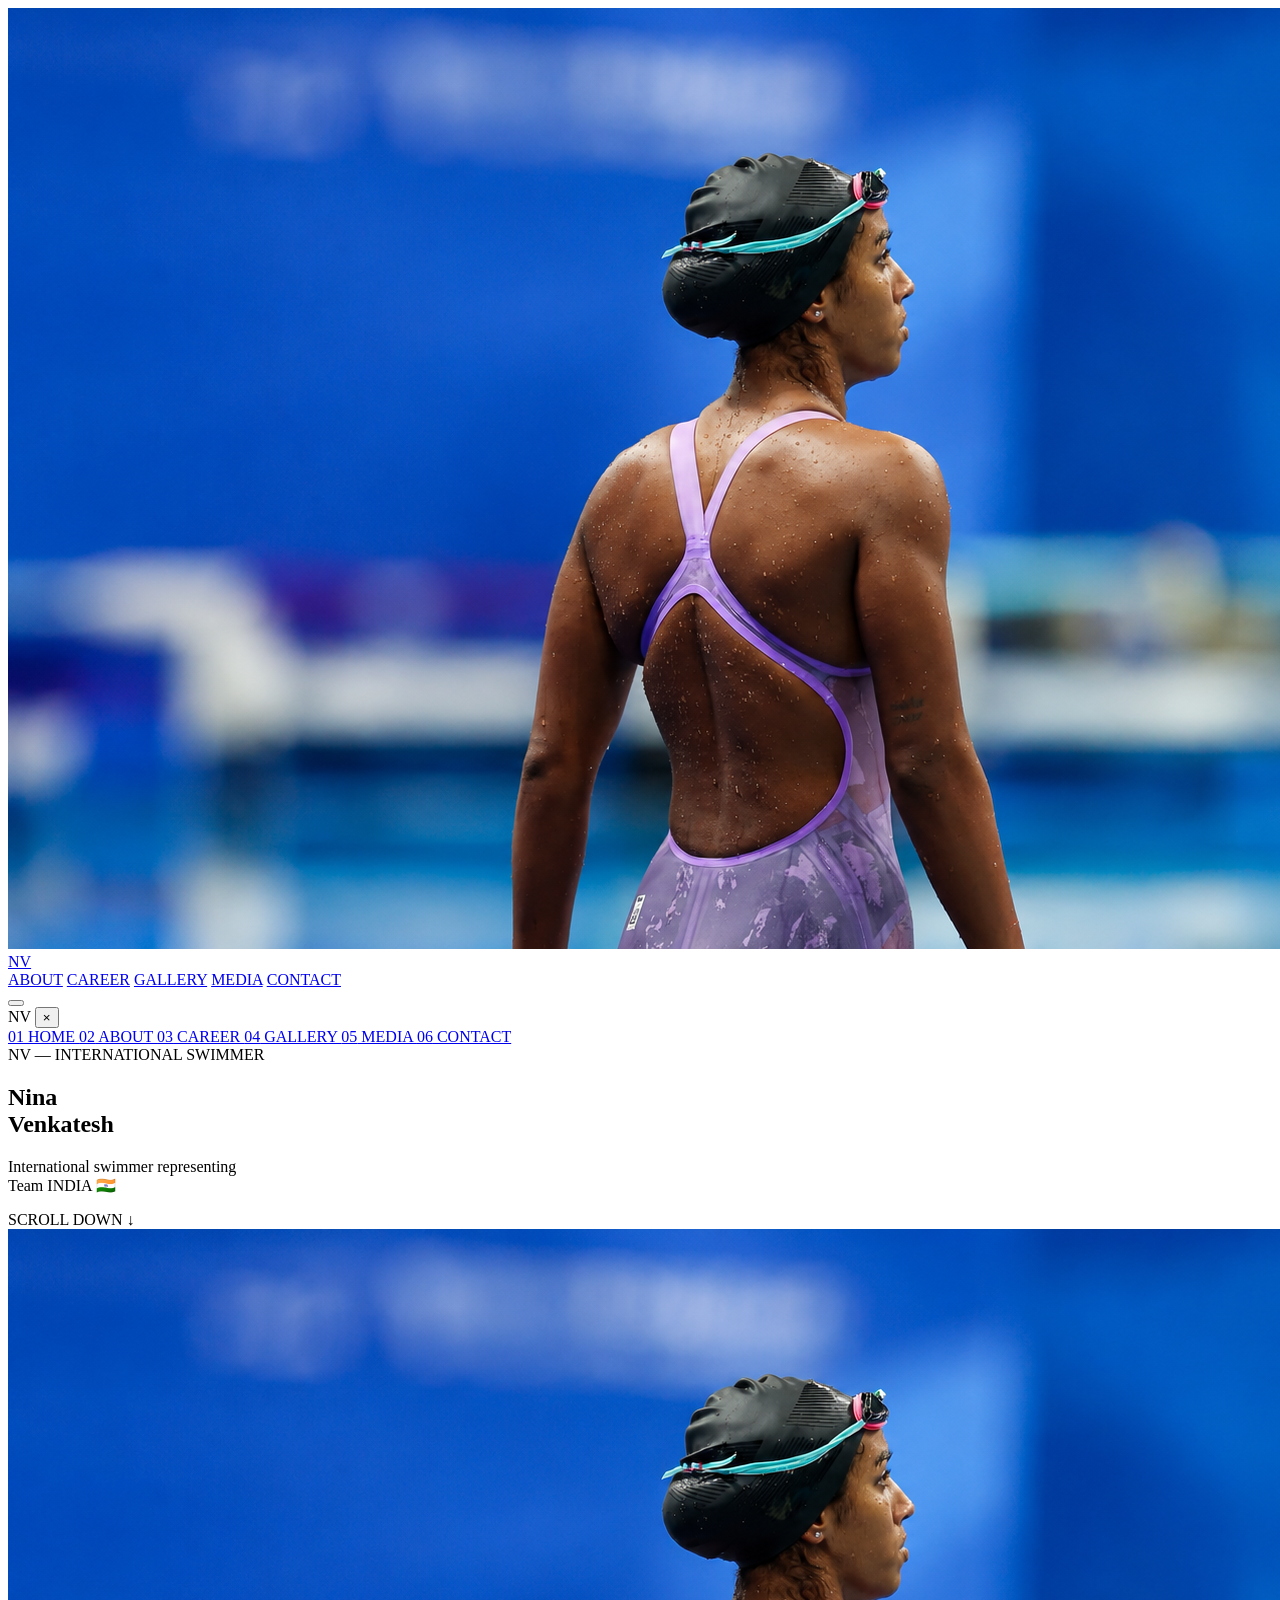
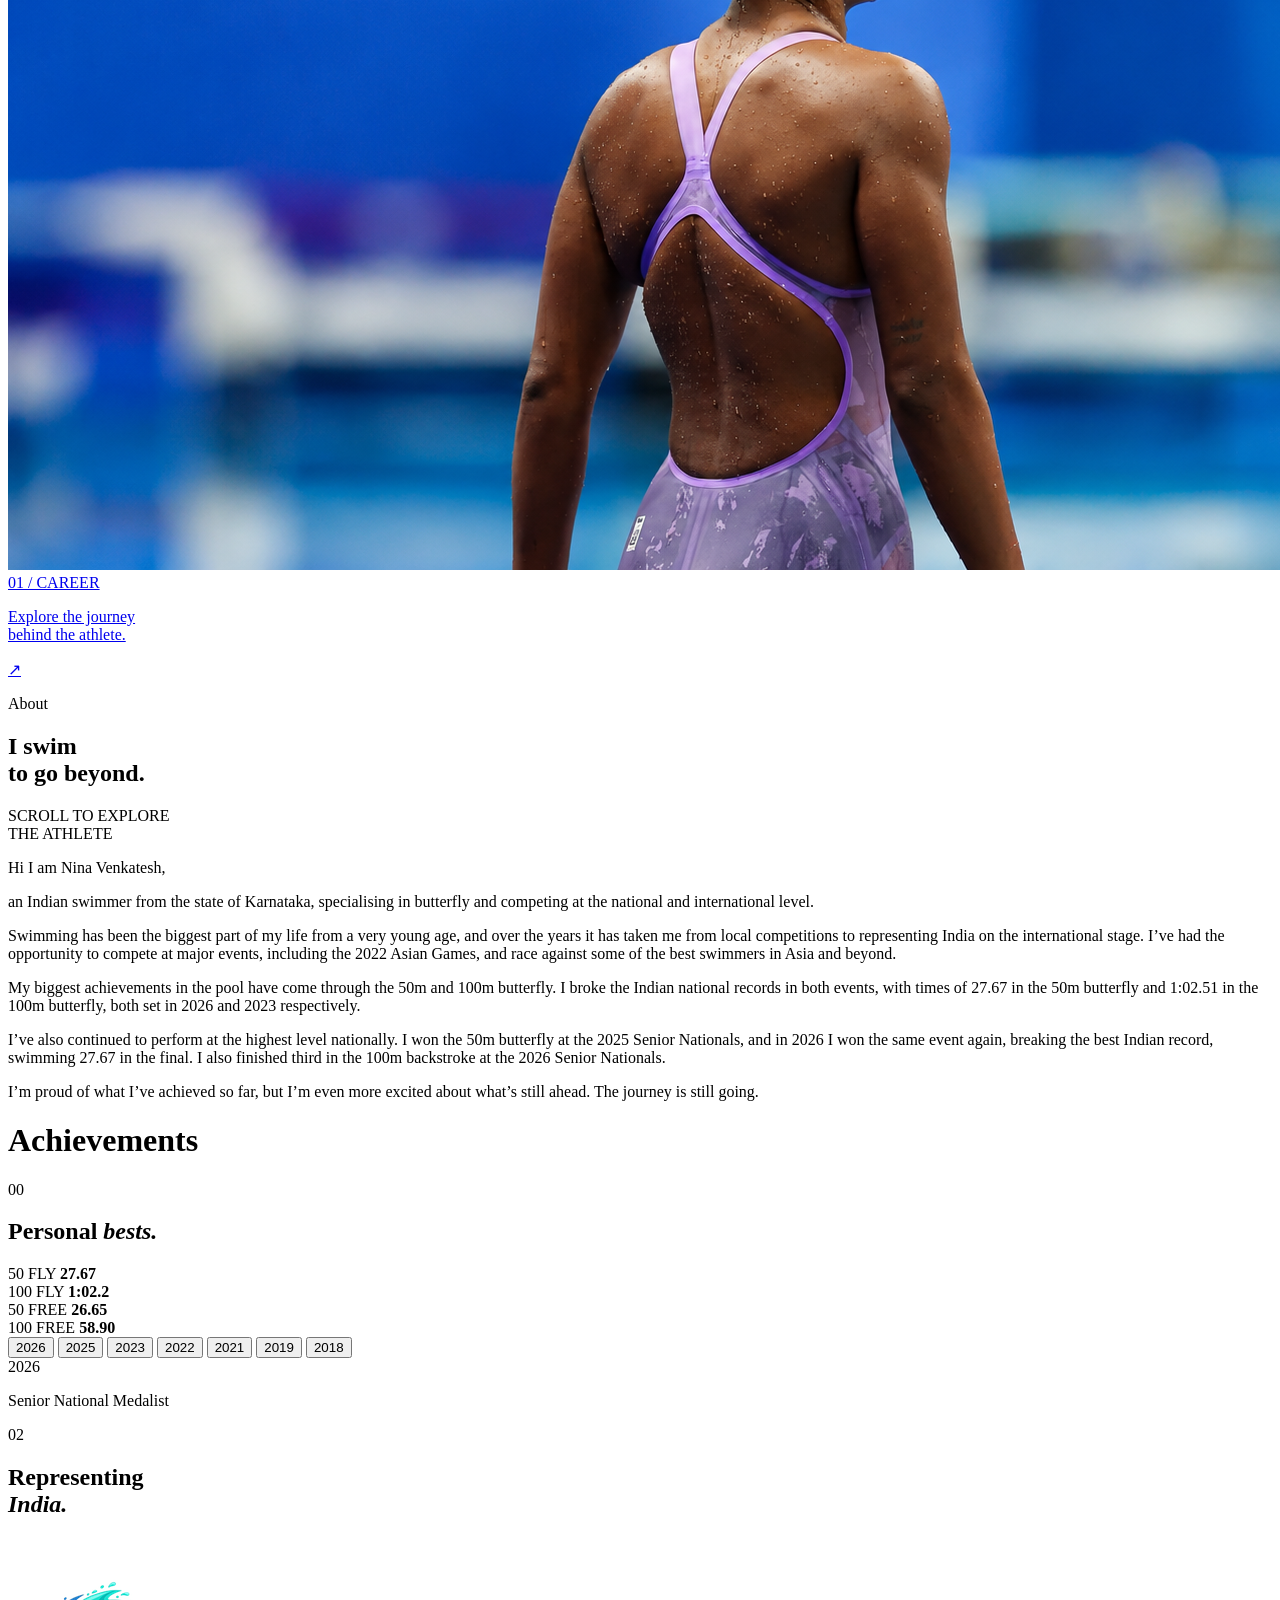
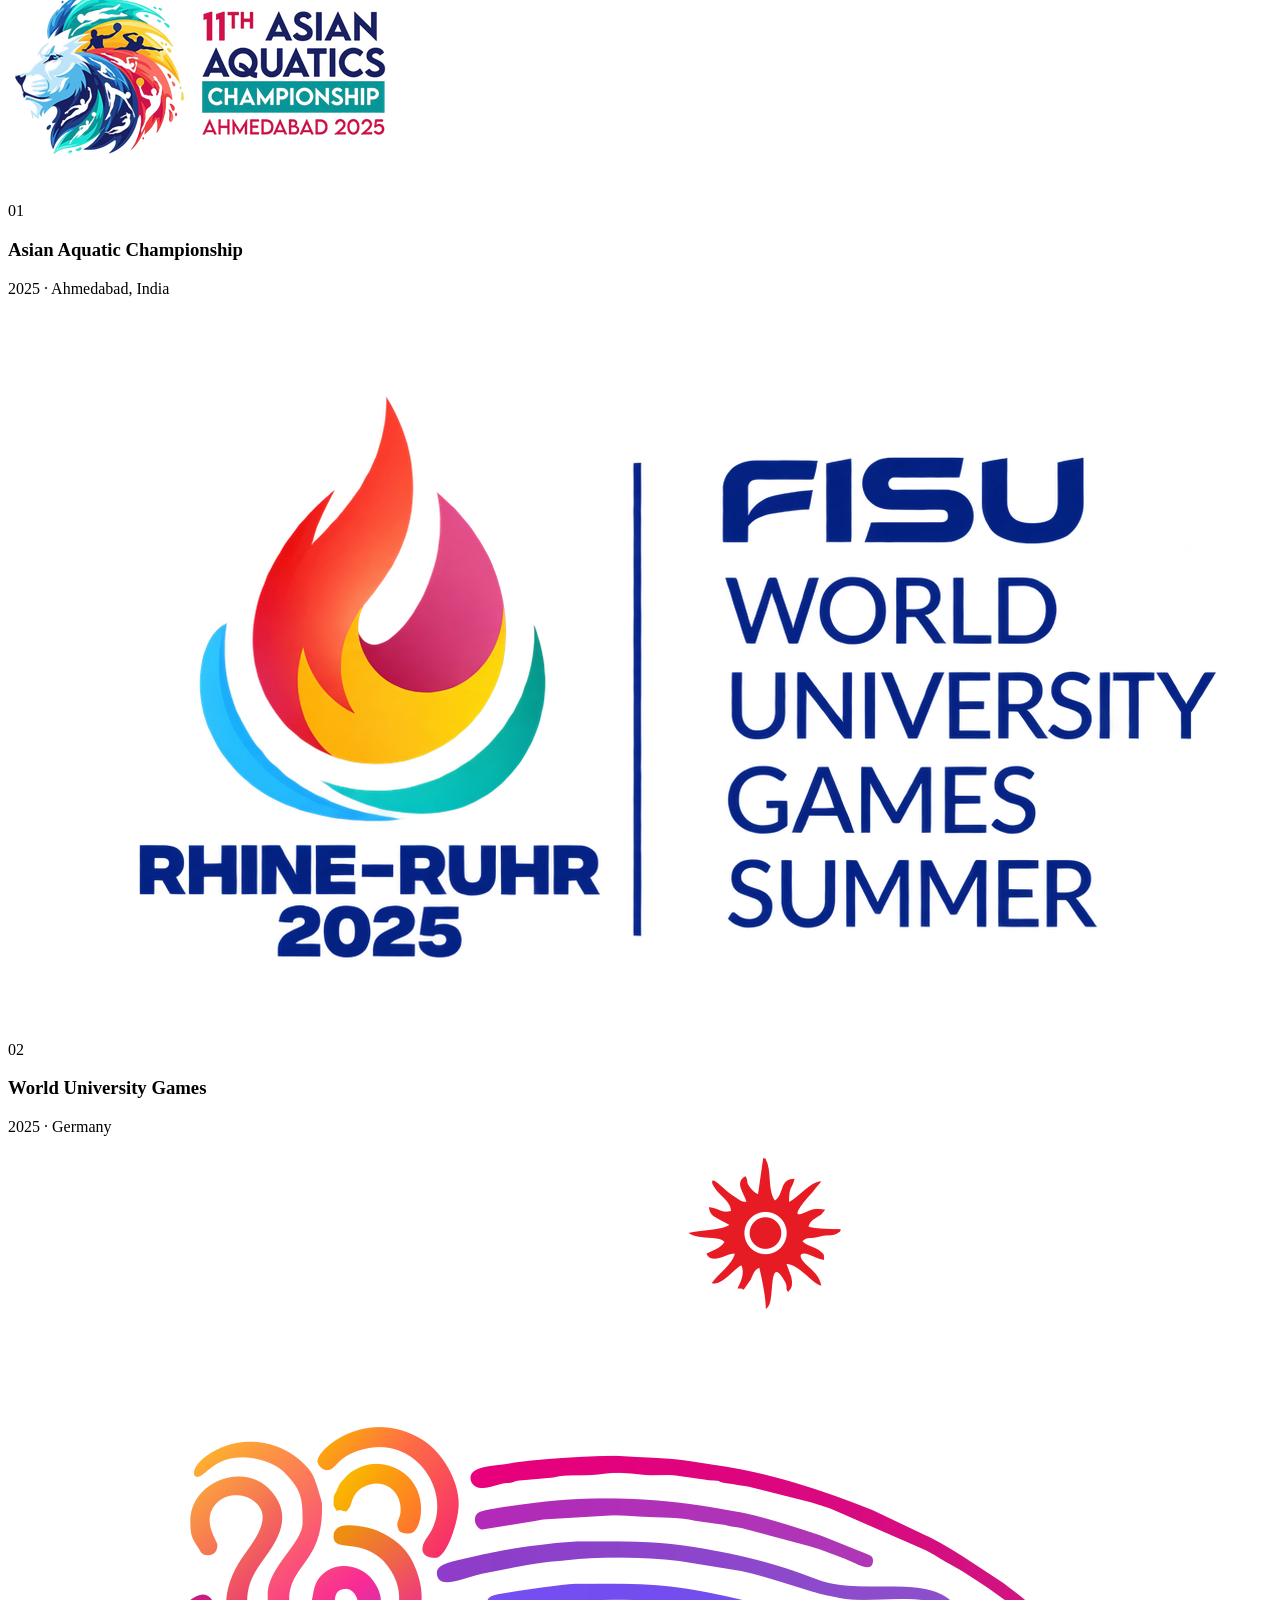
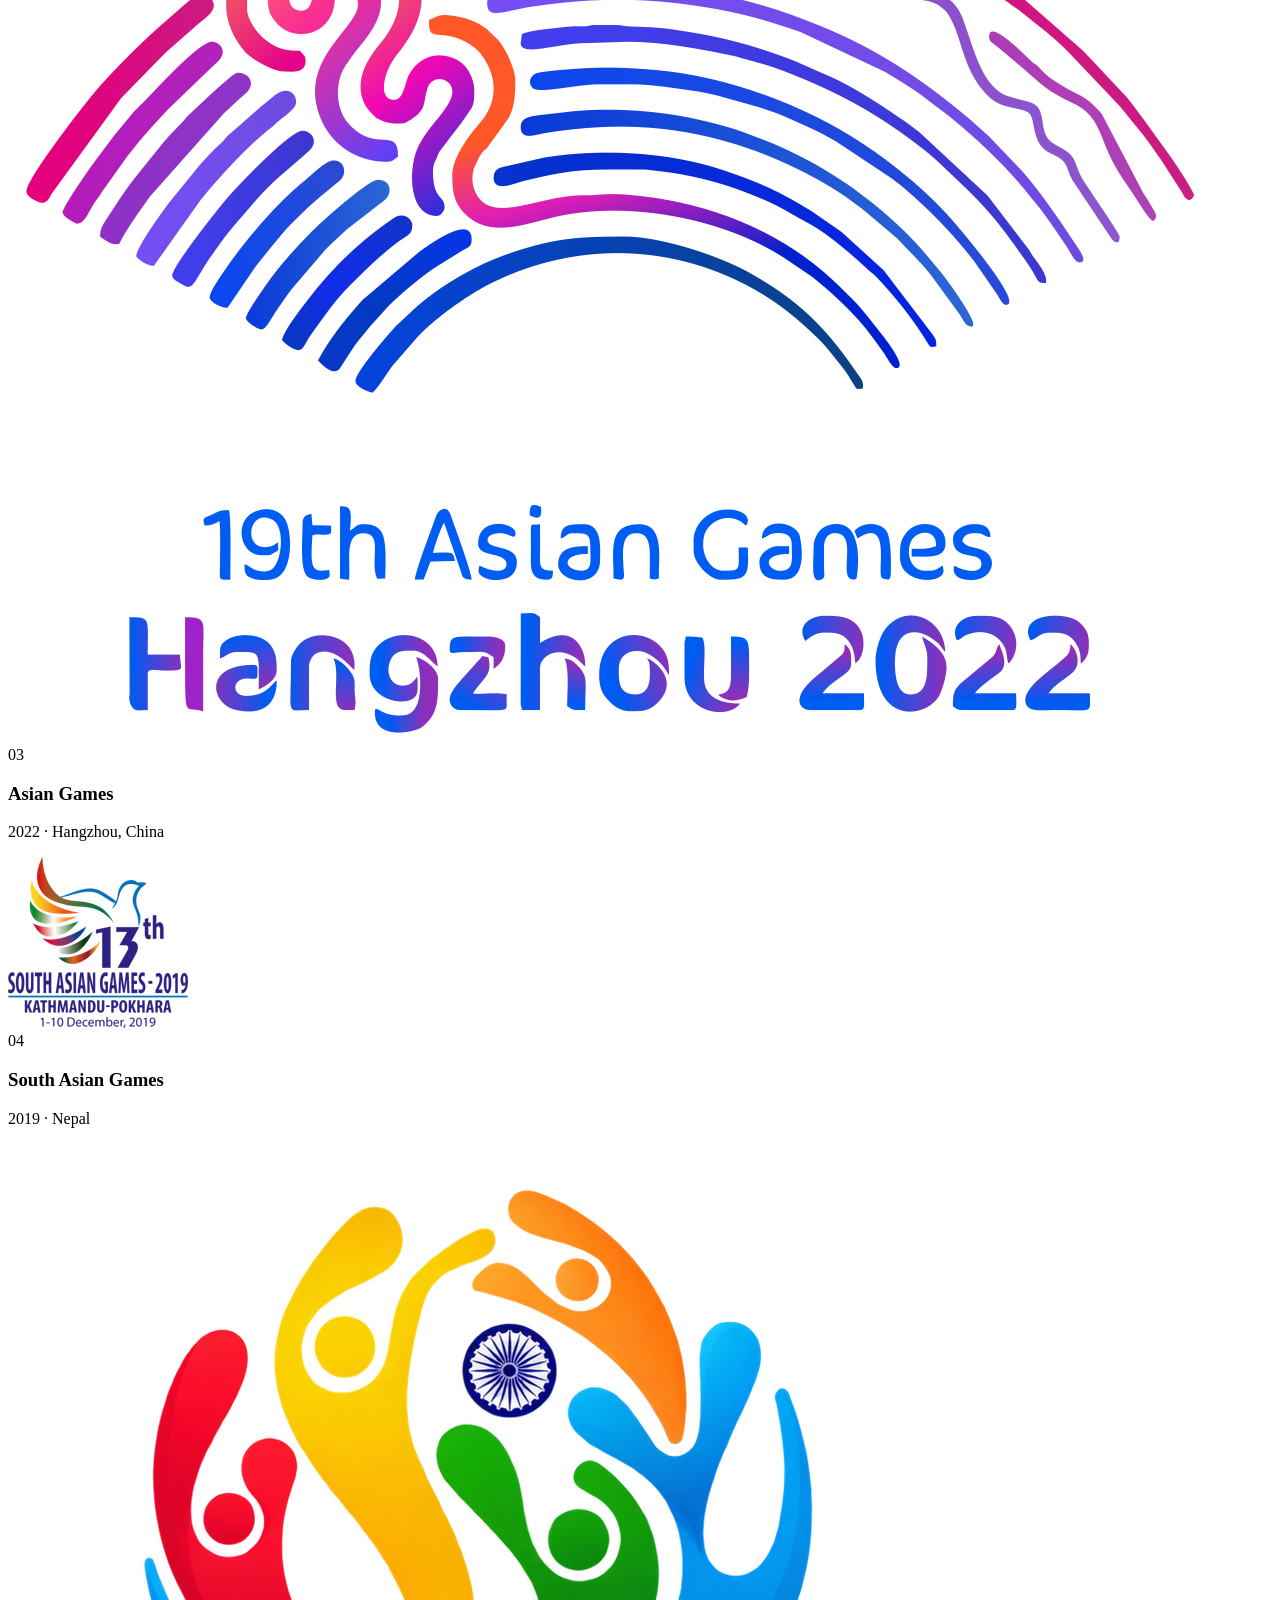
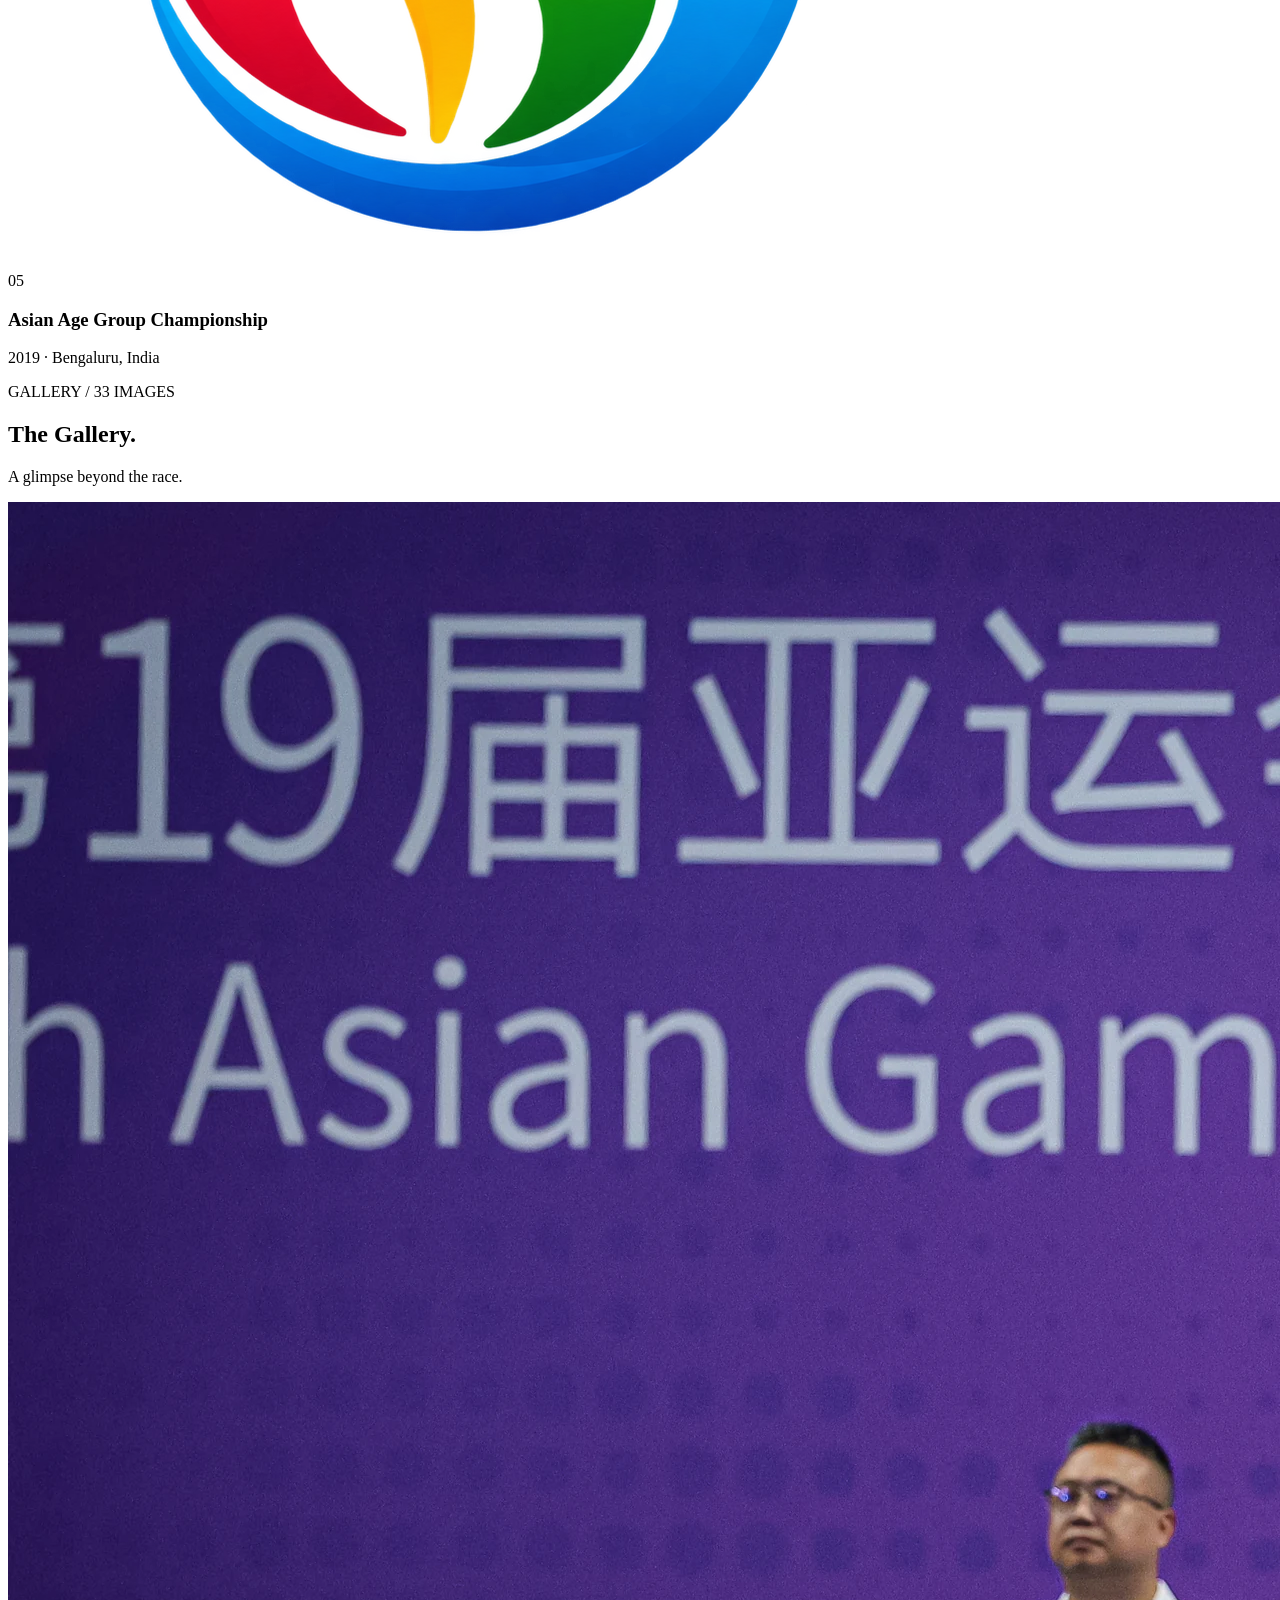
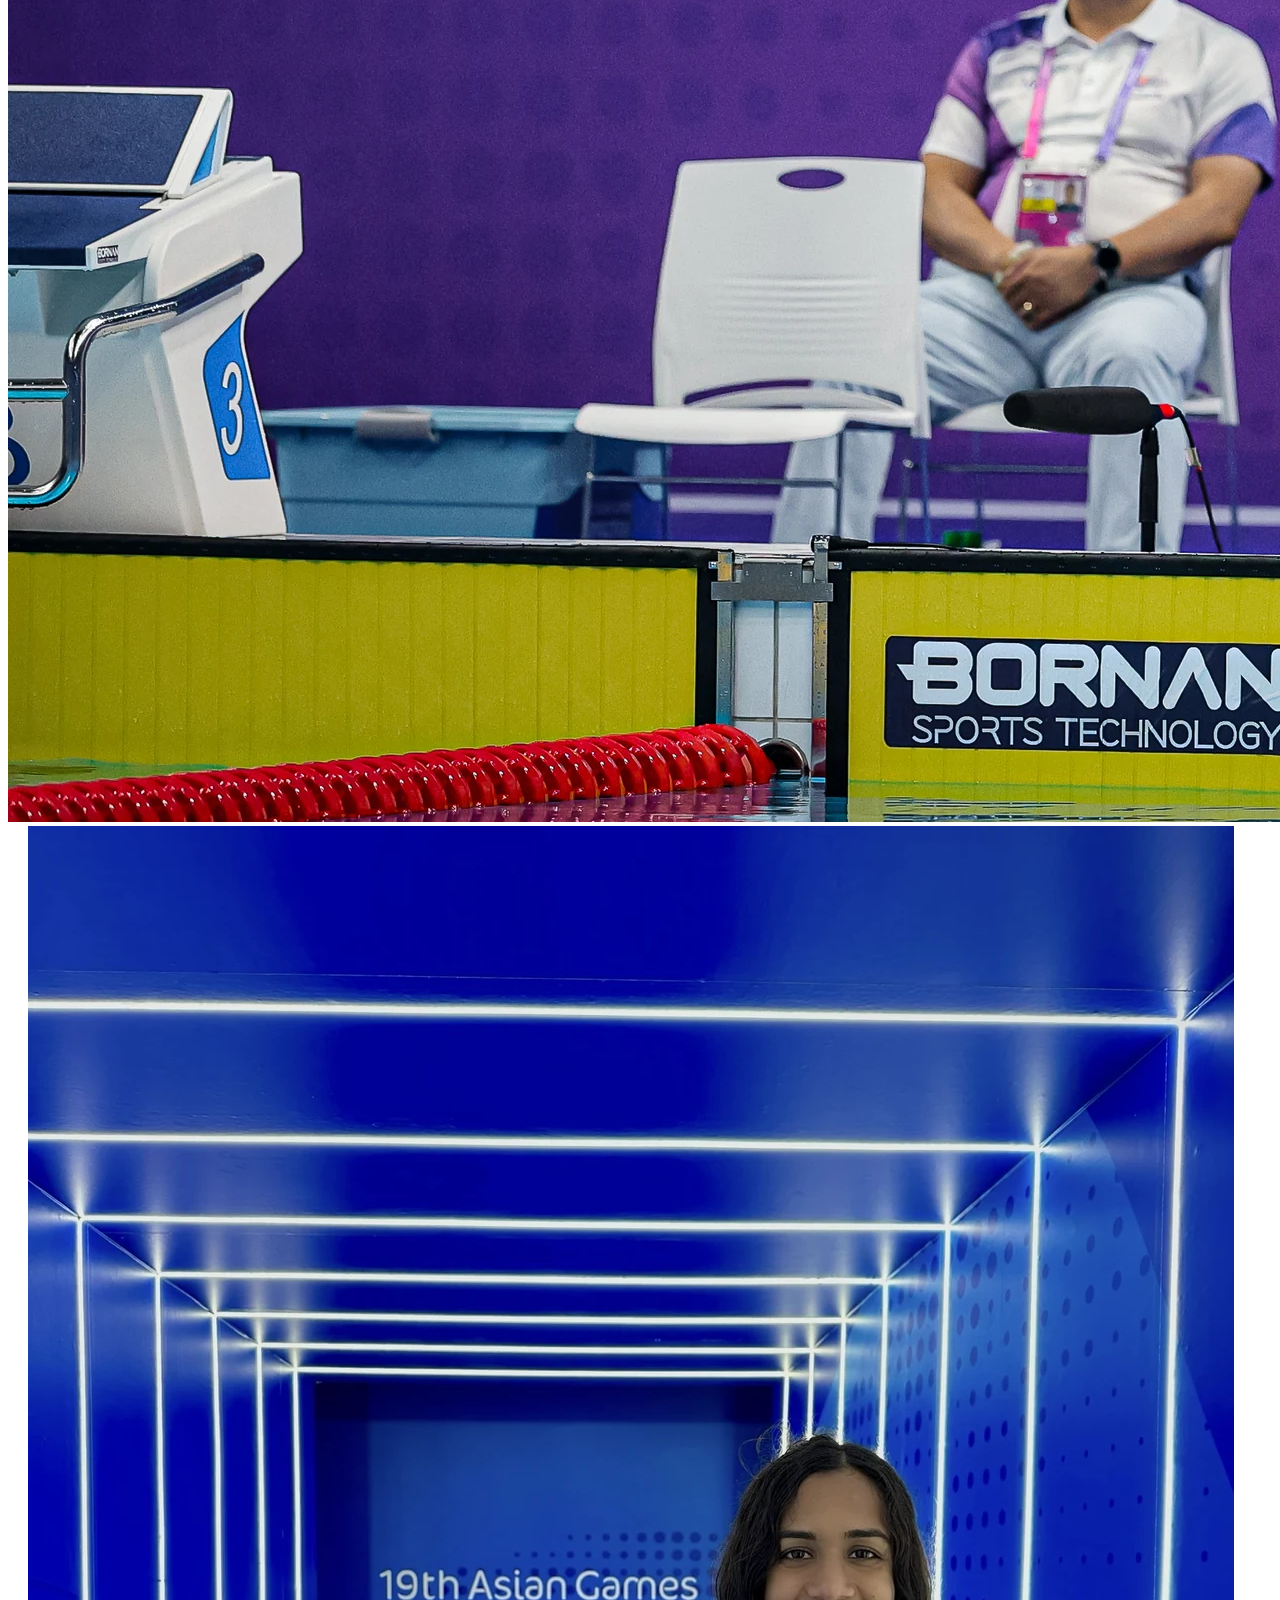
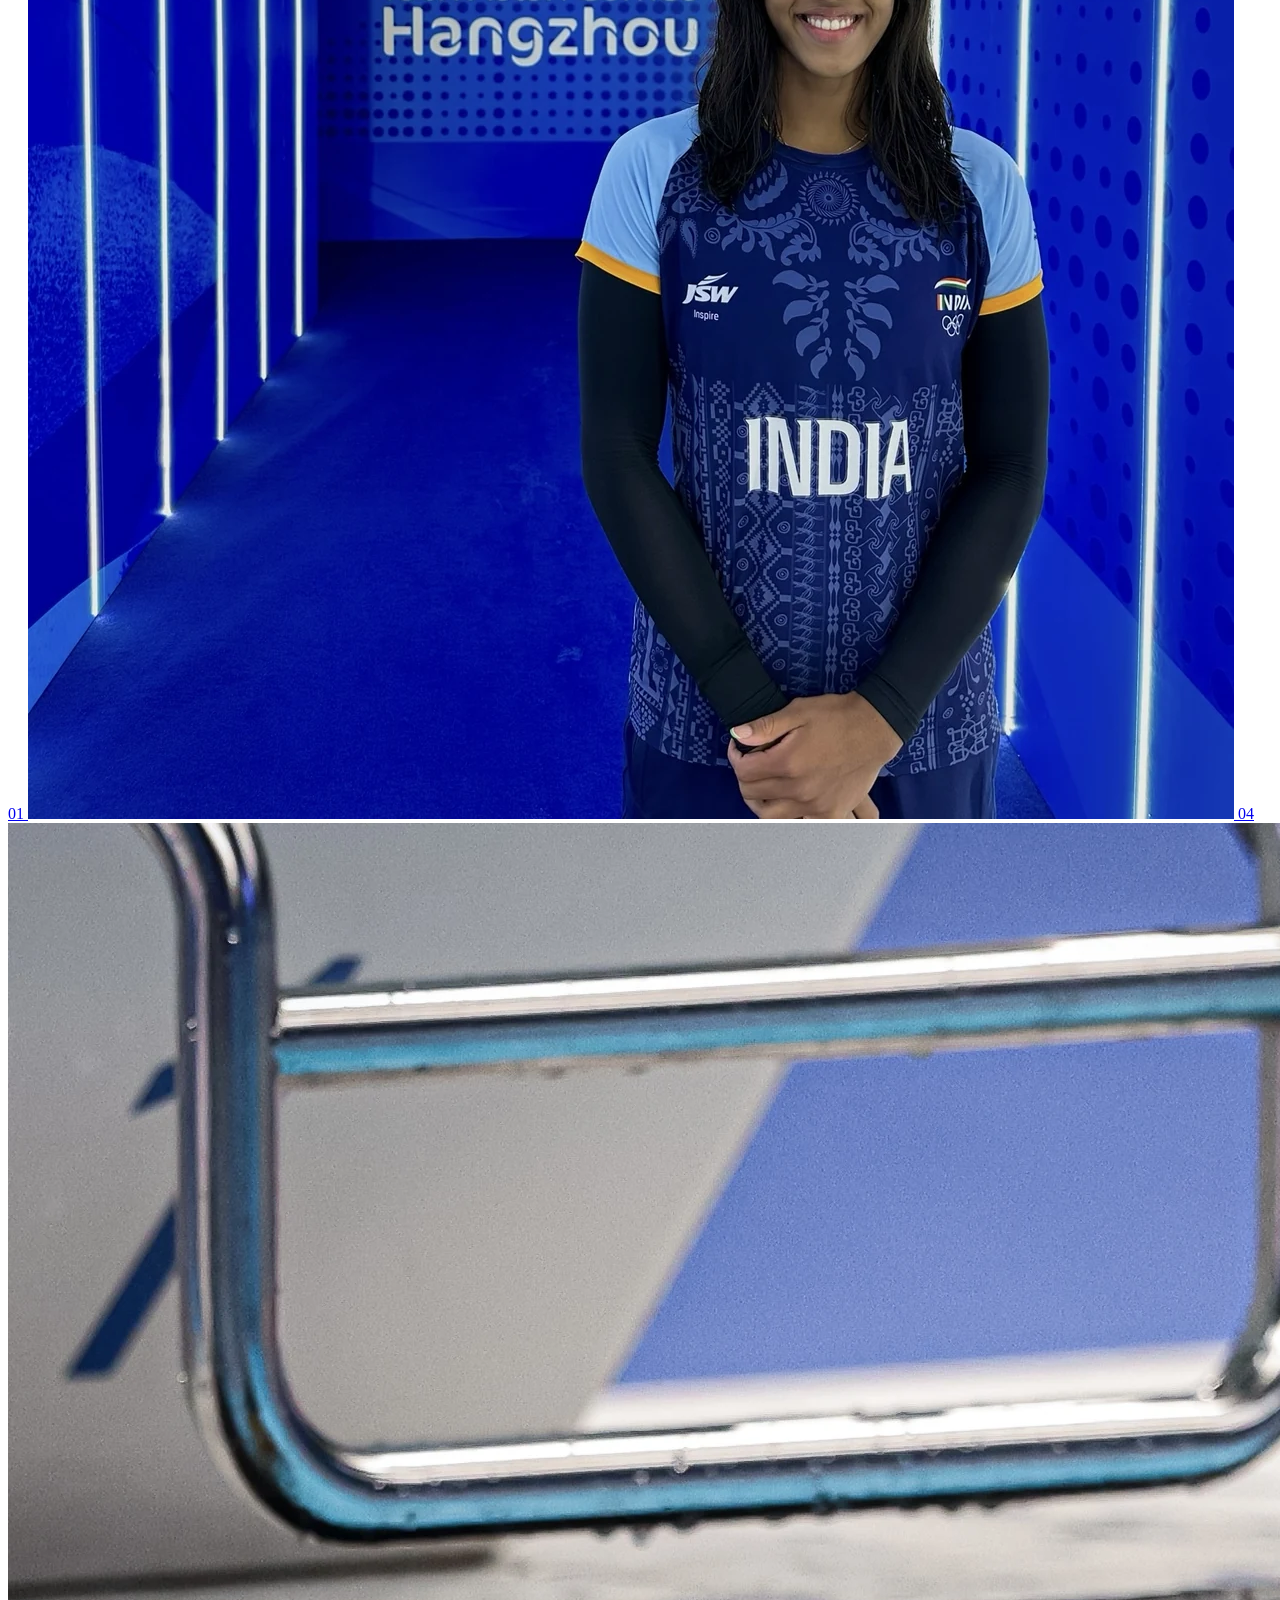
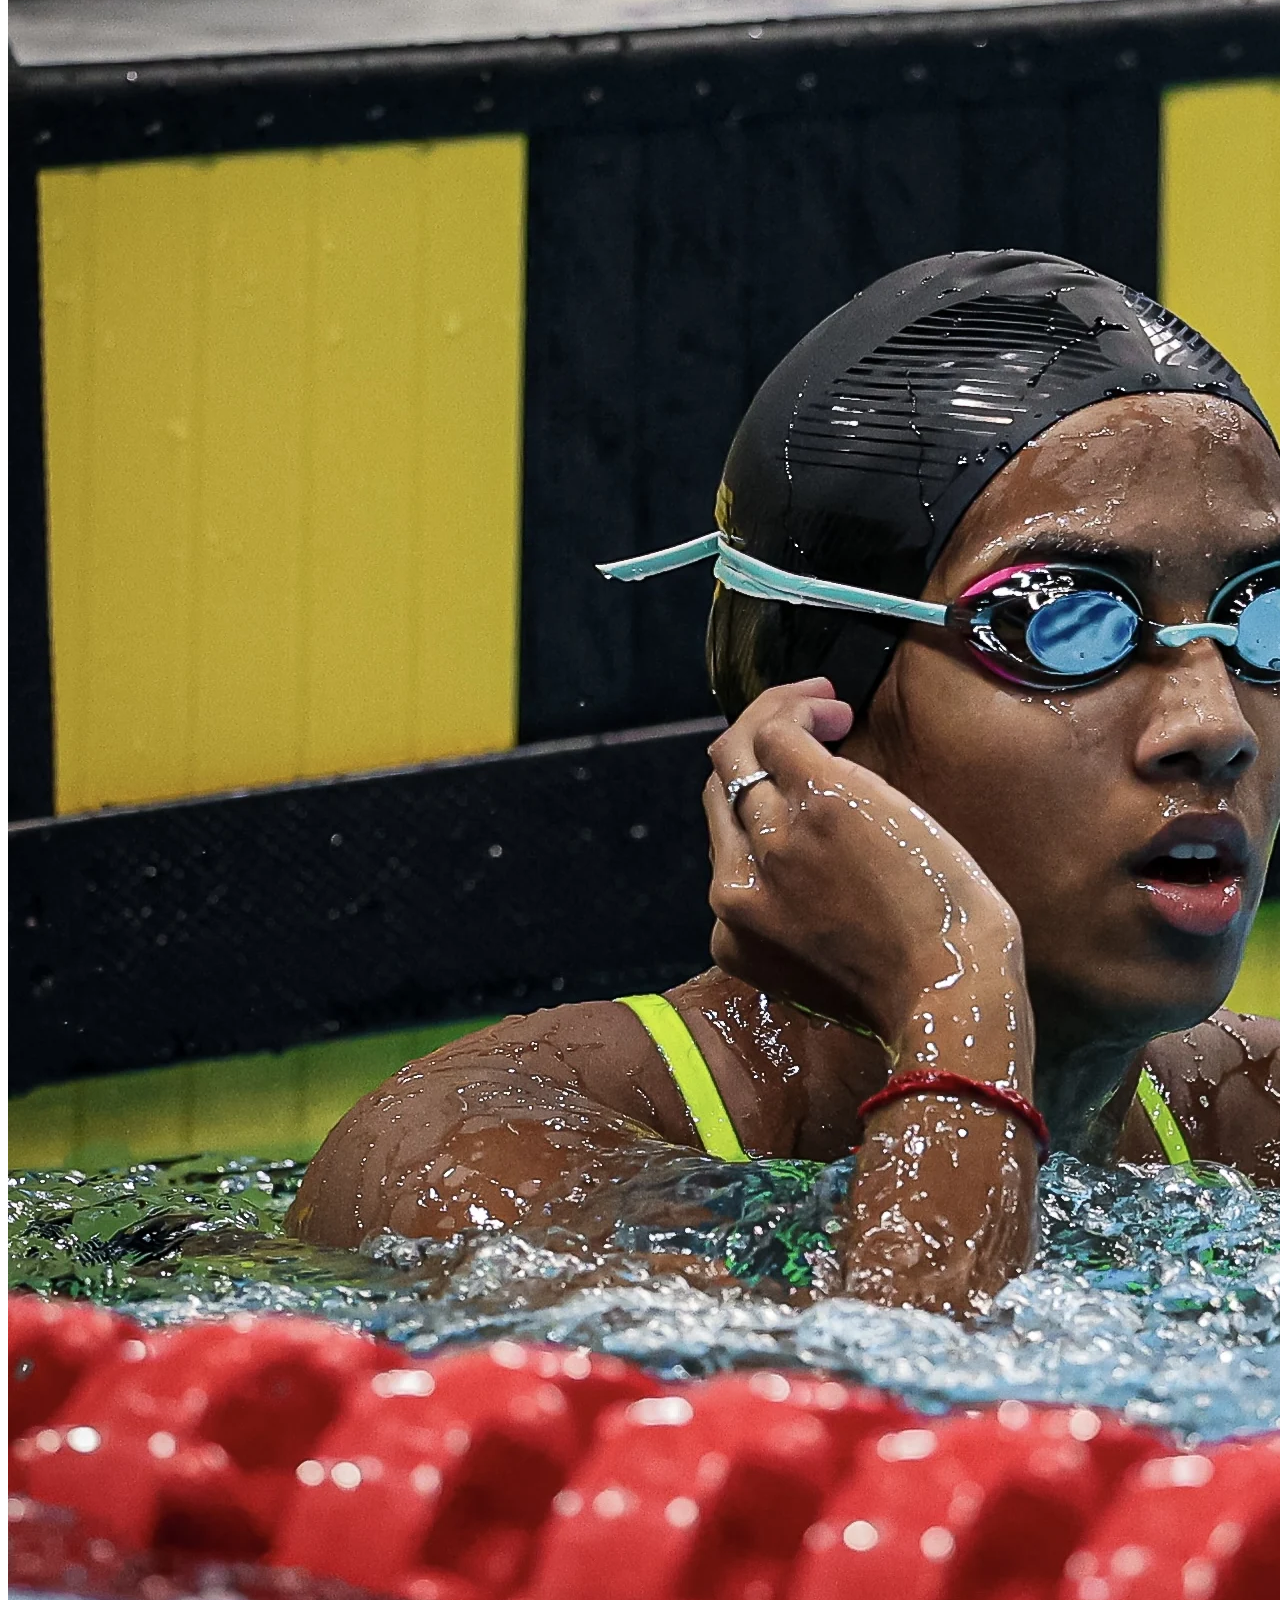
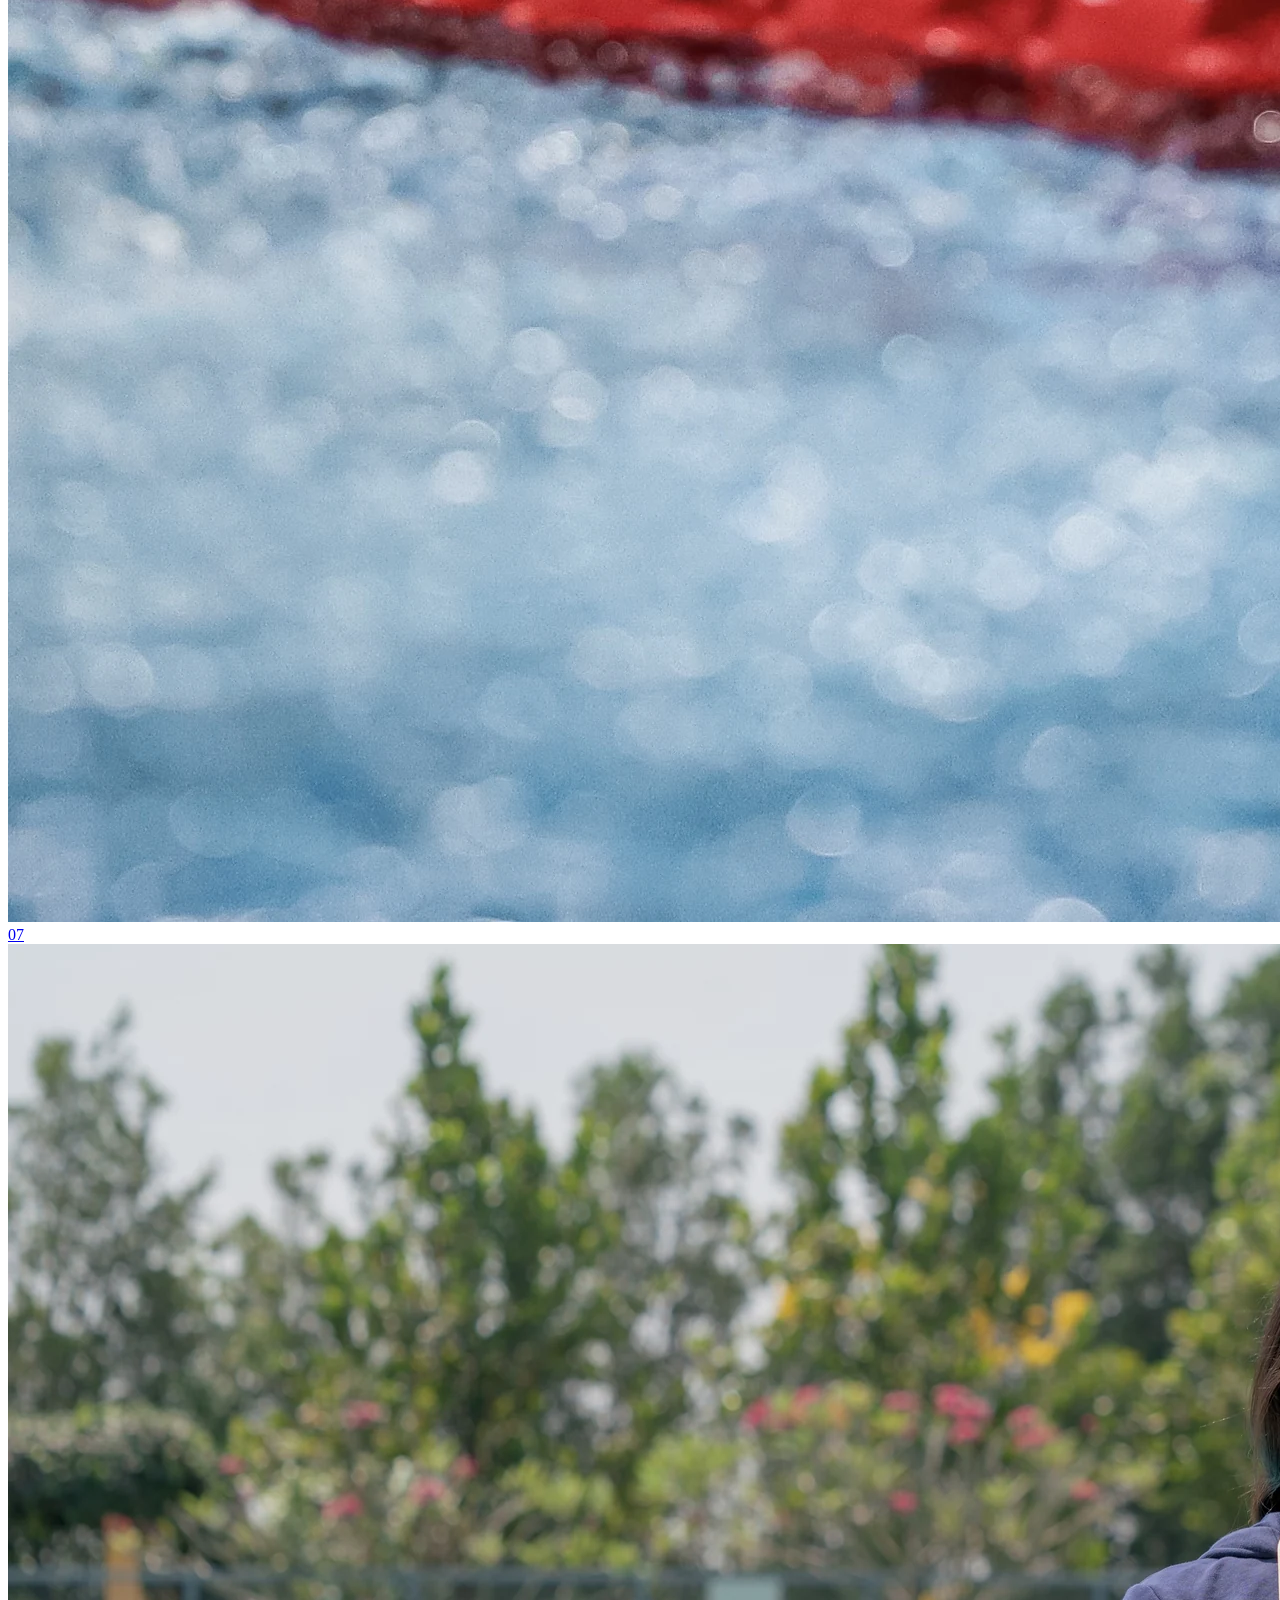
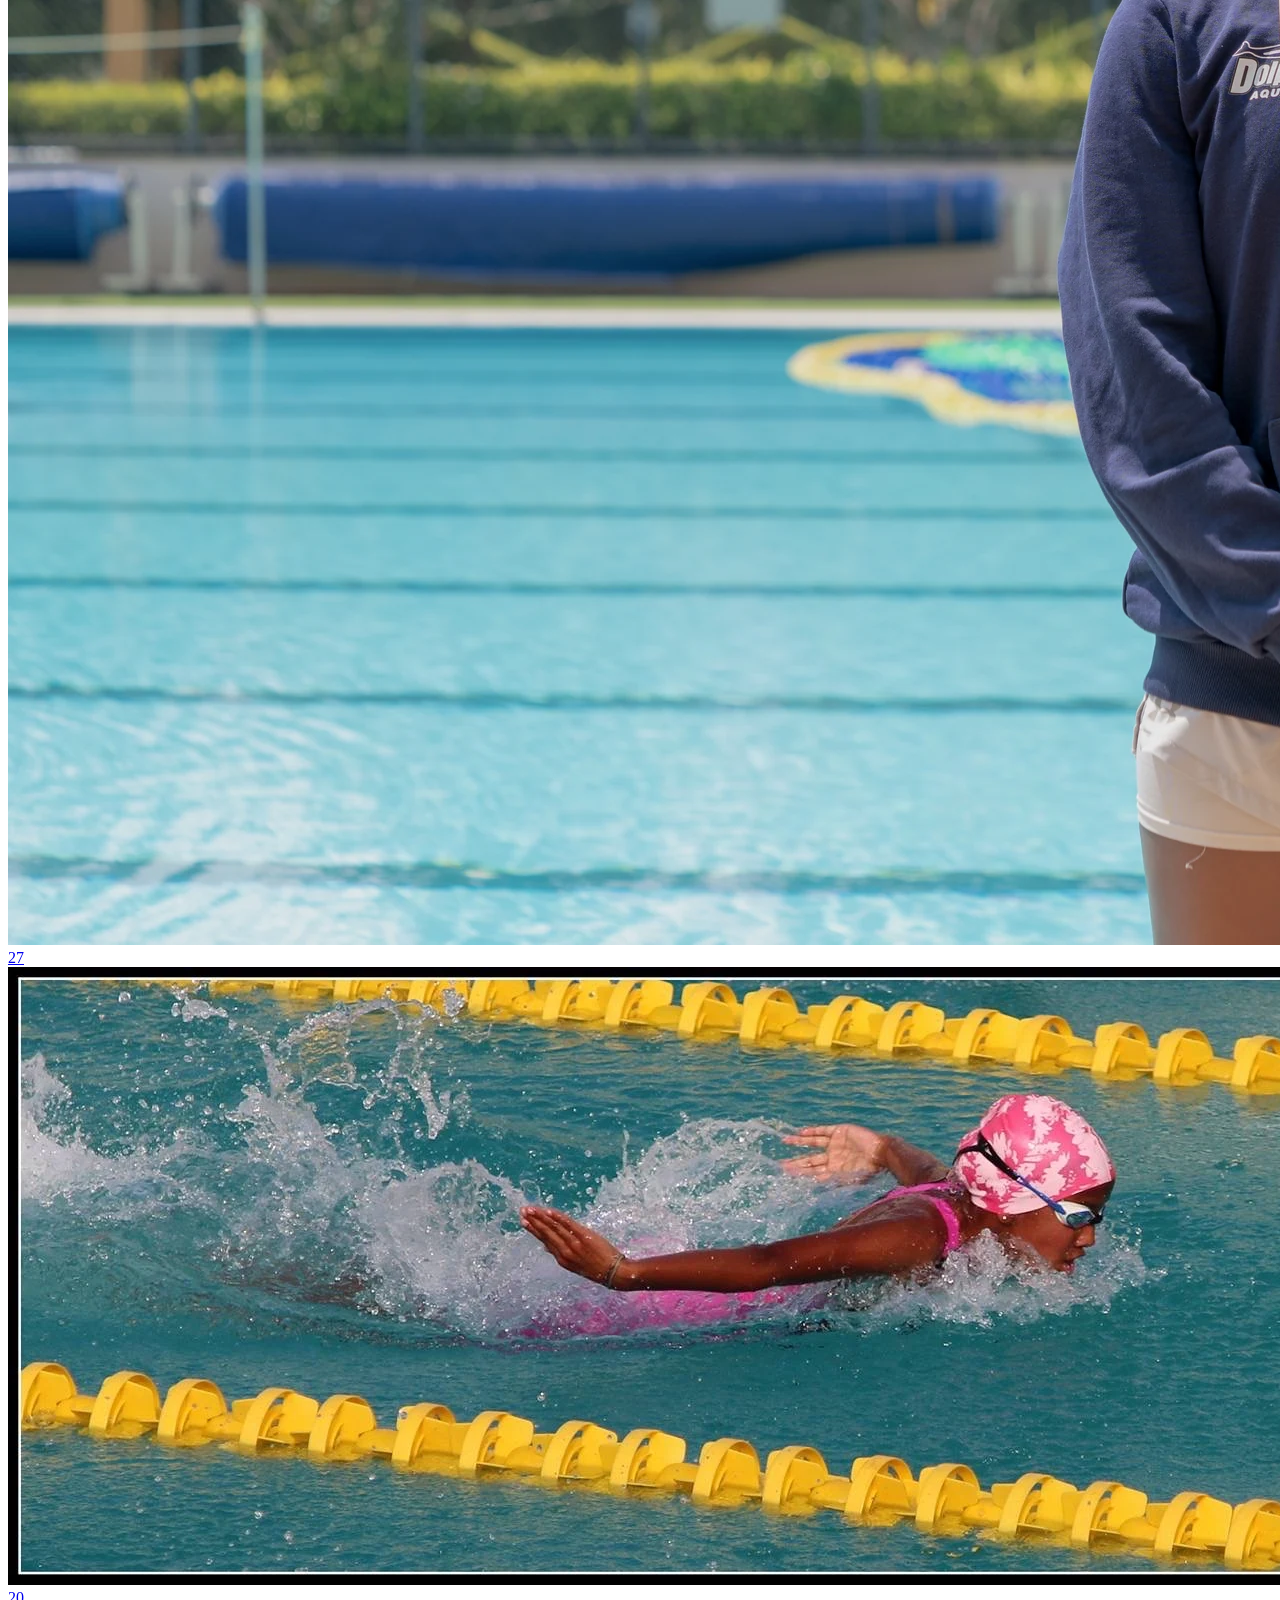
==== commit f73d605d: "Add files via upload" ====
--- a/index.html
+++ b/index.html
@@ -10,25 +10,22 @@
         content="width=device-width, initial-scale=1.0"
     >
 
-    <title>NV</title>
+    <title>Achievements — NV</title>
 
     <link rel="preconnect" href="https://fonts.googleapis.com">
 
     <link
         rel="preconnect"
-        href="https://fonts.gstatic.com"
+        href="https://fonts.googleapis.com"
         crossorigin
     >
 
     <link
-        href="https://fonts.googleapis.com/css2?family=Manrope:wght@400;500;600&family=Syne:wght@400;500;600;700&family=Playfair+Display:ital,wght@0,400;0,500;1,400;1,500&display=swap"
+        href="https://fonts.googleapis.com/css2?family=Manrope:wght@400;500;600&family=Vidaloka&family=Syne:wght@400;500;600;700&family=Playfair+Display:ital,wght@0,400;0,500;1,400;1,500&display=swap"
         rel="stylesheet"
     >
 
-    <link
-        rel="stylesheet"
-        href="assets/css/style.css"
-    >
+    <link rel="stylesheet" href="assets/css/style-new.css">
 
 </head>
 
@@ -39,7 +36,7 @@
          HOME
     ========================================== -->
 
-    <main class="hero">
+    <main class="hero" id="home">
 
         <img
             src="assets/images/hero.jpg"
@@ -55,7 +52,7 @@
         <header class="navbar">
 
             <a
-                href="#home"
+                href="index.html#home"
                 class="logo"
             >
                 NV
@@ -64,16 +61,16 @@
 
             <nav class="nav-links">
 
-                <a href="about.html">ABOUT</a>
-
-                <a href="career.html">CAREER</a>
-
-                <a href="gallery.html">GALLERY</a>
-
-                <a href="media.html">MEDIA</a>
+                <a href="#about-desktop">ABOUT</a>
+
+                <a href="#career-desktop">CAREER</a>
+
+                <a href="#gallery-desktop">GALLERY</a>
+
+                <a href="#media-desktop">MEDIA</a>
 
                 <a
-                    href="contact.html"
+                    href="#contact-desktop"
                     class="contact-link"
                 >
                     CONTACT
@@ -121,32 +118,32 @@
 
                 <nav class="mobile-nav">
 
-                    <a href="#home">
+                    <a href="index.html#home">
                         <span>01</span>
                         HOME
                     </a>
 
-                    <a href="#about">
+                    <a href="index.html#about-desktop">
                         <span>02</span>
                         ABOUT
                     </a>
 
-                    <a href="#career">
+                    <a href="index.html#career-desktop">
                         <span>03</span>
                         CAREER
                     </a>
 
-                    <a href="#gallery">
+                    <a href="index.html#gallery-desktop">
                         <span>04</span>
                         GALLERY
                     </a>
 
-                    <a href="#media">
+                    <a href="index.html#media-desktop">
                         <span>05</span>
                         MEDIA
                     </a>
 
-                    <a href="#contact">
+                    <a href="index.html#contact-desktop">
                         <span>06</span>
                         CONTACT
                     </a>
@@ -167,25 +164,33 @@
 
         <section
             class="hero-content"
-            id="home"
         >
 
             <h1 class="hero-title">
-                Nina <span>Venk</span>
+                Nina<span><br>
+                Venkatesh</span>
             </h1>
 
             <p class="hero-description">
-                International swimmer<br>
-                representing team INDIA 🇮🇳
+                International swimmer representing<br>
+                Team INDIA 🇮🇳
             </p>
 
         </section>
 
+
         <!-- MOBILE SWIPE INDICATOR -->
 
         <div class="mobile-swipe">
-            <span>SWIPE</span>
-            <span>↓</span>
+
+            <span>
+                SCROLL DOWN
+            </span>
+
+            <span>
+                ↓
+            </span>
+
         </div>
 
 
@@ -205,9 +210,12 @@
 
             </div>
 
+
             <div class="card-content">
 
-                <span>01 / CAREER</span>
+                <span>
+                    01 / CAREER
+                </span>
 
                 <p>
                     Explore the journey<br>
@@ -216,6 +224,7 @@
 
             </div>
 
+
             <div class="card-arrow">
                 ↗
             </div>
@@ -226,526 +235,382 @@
 
 
     <!-- =========================================
-         MOBILE ABOUT
+         DESKTOP ONE-PAGE SECTIONS
     ========================================== -->
 
-    <section
-        class="mobile-page-section mobile-about"
-        id="about"
-    >
-
-        <p class="mobile-section-label">
-            ABOUT
-        </p>
-
-        <h2>
-            I swim<br>
-            <span>to go beyond.</span>
-        </h2>
-
-        <div class="mobile-about-text">
-
-            <p class="mobile-lead">
-                I’m Nina Venkatesh, an Indian swimmer from
-                Karnataka, specialising in butterfly and
-                competing at the national and international level.
-            </p>
-
-            <p>
-                Swimming has been a part of my life from a very
-                young age, and over the years it has taken me
-                from local competitions to representing India
-                on the international stage.
-            </p>
-
-            <p>
-                I’ve had the opportunity to compete at major
-                events, including the 2022 Asian Games, and race
-                against some of the best swimmers in the country
-                and beyond.
-            </p>
-
-            <p>
-                My biggest achievements in the pool have come
-                through the 50m and 100m butterfly.
-            </p>
-
-        </div>
-
-</section>
-
-
-    <!-- =========================================
-         MOBILE CAREER
-         SHORT HOMEPAGE PREVIEW
-         Full career page: career.html
-    ========================================== -->
-
-    <section
-        class="mobile-page-section mobile-career"
-        id="career"
-    >
-
-        <p class="mobile-section-label">
-            CAREER
-        </p>
-
-        <h2>
-            Built in<br>
-            <span>the water.</span>
-        </h2>
-
-        <p class="mobile-career-intro">
-            A career shaped by national records,
-            championship medals and international
-            competition.
-        </p>
-
-
-        <!-- KEY CAREER STATS -->
-
-        <div class="mobile-career-stats">
-
-            <div class="mobile-career-stat">
-
-                <strong>12</strong>
-
-                <span>
-                    SENIOR NATIONALS
-                </span>
-
-                <p>
-                    Medalist at 12
+    <div
+        class="onepage-bg"
+        aria-hidden="true"
+    ></div>
+
+
+    <div class="desktop-onepage">
+
+
+        <!-- =====================================
+             ABOUT
+        ====================================== -->
+
+        <main
+            class="about-main desktop-onepage-section onepage-about"
+            id="about-desktop"
+        >
+
+            <section class="about-hero">
+
+                <p class="about-eyebrow">
+                    About
                 </p>
 
+                <h1 class="about-title">
+                    I swim<br>
+                    <span>
+                        to go beyond.
+                    </span>
+                </h1>
+
+                <div class="about-scroll">
+
+                    <span>
+                        SCROLL TO EXPLORE
+                    </span>
+
+                    <span class="scroll-line"></span>
+
+                </div>
+
+            </section>
+
+
+            <!-- STORY -->
+
+            <section class="about-story">
+
+                <div class="story-label">
+
+                    <span>
+                        THE ATHLETE
+                    </span>
+
+                </div>
+
+
+                <div class="story-content">
+
+                    <div class="about-body">
+
+    <p>
+        Hi I am Nina Venkatesh,
+    </p>
+
+    <p>
+        an Indian swimmer from the state of Karnataka, specialising in butterfly and competing at the national and international level.
+    </p>
+
+    <p>
+        Swimming has been the biggest part of my life from a very young age, and over the years it has taken me from local competitions to representing India on the international stage. I’ve had the opportunity to compete at major events, including the 2022 Asian Games, and race against some of the best swimmers in Asia and beyond.
+    </p>
+
+    <p>
+        My biggest achievements in the pool have come through the 50m and 100m butterfly. I broke the Indian national records in both events, with times of 27.67 in the 50m butterfly and 1:02.51 in the 100m butterfly, both set in 2026 and 2023 respectively.
+    </p>
+
+    <p>
+        I’ve also continued to perform at the highest level nationally. I won the 50m butterfly at the 2025 Senior Nationals, and in 2026 I won the same event again, breaking the best Indian record, swimming 27.67 in the final. I also finished third in the 100m backstroke at the 2026 Senior Nationals.
+    </p>
+
+</div>
+
+
+                    <p class="story-ending">
+
+                        I’m proud of what I’ve achieved so far, but I’m even more
+                        excited about what’s still ahead.
+
+                        <span>
+                            The journey is still going.
+                        </span>
+
+                    </p>
+
+                </div>
+
+            </section>
+
+
+            <script src="assets/js/script.js"></script>
+
+        </main>
+
+
+        <!-- =====================================
+             CAREER
+        ====================================== -->
+
+        <main
+            class="career-main desktop-onepage-section onepage-career"
+            id="career-desktop"
+        >
+
+
+            <!-- ACHIEVEMENTS PAGE TITLE -->
+            <div class="career-page-title" aria-label="Achievements">
+                <h1>Achievements</h1>
             </div>
 
-
-            <div class="mobile-career-stat">
-
-                <strong>&lt;28</strong>
-
-                <span>
-                    50M BUTTERFLY
-                </span>
-
-                <p>
-                    First Indian below 28 seconds
+            <!-- PERSONAL BESTS -->
+            <section class="career-pbs" aria-labelledby="career-pbs-title">
+
+                <div class="career-pbs-heading">
+                    <span>00</span>
+                    <h2 id="career-pbs-title">Personal <em>bests.</em></h2>
+                </div>
+
+                <div class="career-pb-grid">
+
+                    <article class="career-pb">
+                        <span class="career-pb-event">50 FLY</span>
+                        <strong>27.67</strong>
+                    </article>
+
+                    <article class="career-pb">
+                        <span class="career-pb-event">100 FLY</span>
+                        <strong>1:02.2</strong>
+                    </article>
+
+                    <article class="career-pb">
+                        <span class="career-pb-event">50 FREE</span>
+                        <strong>26.65</strong>
+                    </article>
+
+                    <article class="career-pb">
+                        <span class="career-pb-event">100 FREE</span>
+                        <strong>58.90</strong>
+                    </article>
+
+                </div>
+
+            </section>
+
+
+            <!-- CAREER MILESTONES -->
+            <section class="career-timeline">
+
+                <div class="career-timeline-wrap">
+
+                    <div class="career-timeline-track" aria-label="Career milestones by year">
+
+                        <button class="career-year is-active" type="button" data-year="2026" aria-selected="true">2026</button>
+                        <button class="career-year" type="button" data-year="2025" aria-selected="false">2025</button>
+                        <button class="career-year" type="button" data-year="2023" aria-selected="false">2023</button>
+                        <button class="career-year" type="button" data-year="2022" aria-selected="false">2022</button>
+                        <button class="career-year" type="button" data-year="2021" aria-selected="false">2021</button>
+                        <button class="career-year" type="button" data-year="2019" aria-selected="false">2019</button>
+                        <button class="career-year" type="button" data-year="2018" aria-selected="false">2018</button>
+
+                    </div>
+
+                    <div class="career-timeline-detail" aria-live="polite">
+
+                        <div class="career-timeline-year">2026</div>
+
+                        <div class="career-timeline-achievements">
+                            <p>Senior National Medalist</p>
+                        </div>
+
+                    </div>
+
+                    <div class="career-year-data" hidden>
+
+                        <div data-year-content="2026">
+                            <p>Senior National Medalist</p>
+                        </div>
+
+                        <div data-year-content="2025">
+                            <p>National Games Medalist &amp; Record Holder</p>
+                            <p>Senior National Medalist</p>
+                        </div>
+
+                        <div data-year-content="2023">
+                            <p>National Games Medalist &amp; Record Holder</p>
+                            <p>Senior National Medalist</p>
+                            <p>Top 5 fastest swimmers ever</p>
+                        </div>
+
+                        <div data-year-content="2022">
+                            <p>Junior National Record Holder</p>
+                            <p>National Games Medalist &amp; Record Holder</p>
+                            <p>Asian Games Participant</p>
+                        </div>
+
+                        <div data-year-content="2021">
+                            <p>Junior National Record Holder</p>
+                            <p>Senior National Medalist</p>
+                        </div>
+
+                        <div data-year-content="2019">
+                            <p>Junior National Record Holder</p>
+                            <p>Senior National Medalist</p>
+                            <p>Youngest competitor and medal winner at the South Asian Games in Nepal</p>
+                        </div>
+
+                        <div data-year-content="2018">
+                            <p>Junior National Record Holder</p>
+                            <p>Senior National Medalist</p>
+                        </div>
+
+                    </div>
+
+                </div>
+
+            </section>
+
+
+            <!-- INTERNATIONAL -->
+            <section class="career-international">
+
+                <div class="section-heading">
+                    <span>02</span>
+                    <h2>Representing<br><em>India.</em></h2>
+                </div>
+
+                <div class="international-logos" aria-label="International competitions representing India">
+
+                    <article class="international-logo-card">
+                        <div class="international-logo-wrap">
+                            <img src="assets/images/png/asian-aquatics.png" alt="11th Asian Aquatics Championship Ahmedabad 2025 logo" loading="lazy">
+                        </div>
+                        <div class="international-logo-meta">
+                            <span>01</span>
+                            <h3>Asian Aquatic Championship</h3>
+                            <p>2025 · Ahmedabad, India</p>
+                        </div>
+                    </article>
+
+                    <article class="international-logo-card">
+                        <div class="international-logo-wrap">
+                            <img src="assets/images/png/worl-university.png" alt="FISU World University Games Rhine-Ruhr 2025 logo" loading="lazy">
+                        </div>
+                        <div class="international-logo-meta">
+                            <span>02</span>
+                            <h3>World University Games</h3>
+                            <p>2025 · Germany</p>
+                        </div>
+                    </article>
+
+                    <article class="international-logo-card">
+                        <div class="international-logo-wrap">
+                            <img src="assets/images/png/asian-games.png" alt="19th Asian Games Hangzhou 2022 logo" loading="lazy">
+                        </div>
+                        <div class="international-logo-meta">
+                            <span>03</span>
+                            <h3>Asian Games</h3>
+                            <p>2022 · Hangzhou, China</p>
+                        </div>
+                    </article>
+
+                    <article class="international-logo-card">
+                        <div class="international-logo-wrap">
+                            <img src="assets/images/png/south-asian-games.png" alt="South Asian Games 2019 logo" loading="lazy">
+                        </div>
+                        <div class="international-logo-meta">
+                            <span>04</span>
+                            <h3>South Asian Games</h3>
+                            <p>2019 · Nepal</p>
+                        </div>
+                    </article>
+
+                    <article class="international-logo-card">
+                        <div class="international-logo-wrap">
+                            <img src="assets/images/png/asian-age-2019.png" alt="10th Asian Age Group Championship logo" loading="lazy">
+                        </div>
+                        <div class="international-logo-meta">
+                            <span>05</span>
+                            <h3>Asian Age Group Championship</h3>
+                            <p>2019 · Bengaluru, India</p>
+                        </div>
+                    </article>
+
+                </div>
+
+            </section>
+
+        </main>
+
+
+        <!-- =====================================
+             DESKTOP GALLERY PREVIEW
+        ====================================== -->
+
+        <main
+            class="gallery-main desktop-onepage-section onepage-gallery"
+            id="gallery-desktop"
+        >
+
+            <section class="gallery-intro">
+                <p class="gallery-eyebrow">
+                    GALLERY / 33 IMAGES
                 </p>
 
-            </div>
-
-
-            <div class="mobile-career-stat">
-
-                <strong>2018–26</strong>
-
-                <span>
-                    SENIOR NATIONALS
-                </span>
-
-                <p>
-                    Multiple-time medalist
+                <h1>
+                    The <span>Gallery.</span>
+                </h1>
+
+                <p class="gallery-description">
+                    A glimpse beyond the race.
                 </p>
-
-            </div>
-
-
-            <div class="mobile-career-stat">
-
-                <strong>TOP 5</strong>
-
-                <span>
-                    2023
-                </span>
-
-                <p>
-                    Fastest swimmers ever
-                </p>
-
-            </div>
-
-        </div>
-
-
-        <!-- CAREER HIGHLIGHTS -->
-
-        <div class="mobile-career-highlights">
-
-            <div class="mobile-career-highlight">
-                <span>RECORDS</span>
-                <p>
-                    Junior & Senior National
-                    Record Holder
-                </p>
-            </div>
-
-            <div class="mobile-career-highlight">
-                <span>NATIONAL GAMES</span>
-                <p>
-                    Medalist & Record Holder
-                </p>
-            </div>
-
-            <div class="mobile-career-highlight">
-                <span>INTERNATIONAL</span>
-                <p>
-                    Asian Games & World
-                    University Games participant
-                </p>
-            </div>
-
-        </div>
-
-
-        <!-- FULL CAREER -->
-
-        <a
-            href="career.html"
-            class="mobile-career-link"
-        >
-
-            <span>
-                EXPLORE FULL CAREER
-            </span>
-
-            <span>
-                ↗
-            </span>
-
-        </a>
-
-    </section>
-
-
-    <!-- =========================================
-         MOBILE GALLERY
-    ========================================== -->
-
-    <section
-        class="mobile-page-section mobile-gallery-section"
-        id="gallery"
-    >
-
-        <p class="mobile-section-label">
-            GALLERY
-        </p>
-
-        <h2>
-            Life between<br>
-            <span>the lanes.</span>
-        </h2>
-
-
-        <div class="mobile-gallery-preview">
-
-            <img
-                src="assets/images/gallery/1.webp"
-                alt="Nina Venkatesh"
-            >
-
-            <img
-                src="assets/images/gallery/4.webp"
-                alt="Nina Venkatesh"
-            >
-
-            <img
-                src="assets/images/gallery/7.webp"
-                alt="Nina Venkatesh"
-            >
-
-            <img
-                src="assets/images/gallery/10.webp"
-                alt="Nina Venkatesh"
-            >
-
-        </div>
-
-
-        <a
-            href="gallery.html"
-            class="mobile-view-gallery"
-            id="view-full-gallery"
-        >
-
-            VIEW FULL GALLERY
-
-        </a>
-
-    </section>
-
-
-     <!-- =========================================
-     MOBILE MEDIA
-    ========================================= -->
-
-    <section
-        class="mobile-page-section mobile-media"
-        id="media"
-    >
-
-        <p class="mobile-section-label">
-            MEDIA / <span id="mobile-story-count">09</span>
-        </p>
-
-        <h2>
-            News articles,<br>
-            <span>Media Features & more.</span>
-        </h2>
-
-
-        <!-- MEDIA CAROUSEL -->
-
-        <div
-            class="mobile-media-carousel"
-            id="mobile-media-carousel"
-        ></div>
-
-
-        <!-- DOTS -->
-
-        <div
-            class="mobile-media-dots"
-            id="mobile-media-dots"
-        ></div>
-
-
-        <p class="mobile-media-hint">
-            SWIPE TO EXPLORE
-        </p>
-
-
-        <!-- FULL MEDIA -->
-
-        <a
-            href="media.html"
-            class="mobile-media-link"
-        >
-            VIEW ALL MEDIA
-        </a>
-
-    </section>
-
-
-   <!-- =========================================
-        MOBILE CONTACT
-    ========================================= -->
-
-<section
-    class="mobile-page-section mobile-contact"
-    id="contact"
->
-
-    <p class="mobile-section-label">
-        CONTACT / 06
-    </p>
-
-    <h2>
-        Let's<br>
-        <span>connect.</span>
-    </h2>
-
-    <p class="mobile-contact-intro">
-        For collaborations, media enquiries,
-        partnerships and professional opportunities.
-    </p>
-
-
-    <!-- =====================================
-         SEND MESSAGE FIRST
-    ====================================== -->
-
-    <div class="mobile-message">
-
-        <div class="mobile-message-heading">
-
-            <span>
-                SEND A MESSAGE
-            </span>
-
-            <span>
-                ↘
-            </span>
-
-        </div>
-
-
-        <form
-            class="mobile-contact-form"
-            id="mobile-contact-form"
-        >
-
-            <div class="mobile-form-field">
-
-                <label for="mobile-name">
-                    YOUR NAME
-                </label>
-
-                <input
-                    type="text"
-                    id="mobile-name"
-                    name="name"
-                    placeholder="Name"
-                    required
-                >
-
-            </div>
-
-
-            <div class="mobile-form-field">
-
-                <label for="mobile-email">
-                    EMAIL ADDRESS
-                </label>
-
-                <input
-                    type="email"
-                    id="mobile-email"
-                    name="email"
-                    placeholder="Email"
-                    required
-                >
-
-            </div>
-
-
-            <div class="mobile-form-field">
-
-                <label for="mobile-subject">
-                    SUBJECT
-                </label>
-
-                <input
-                    type="text"
-                    id="mobile-subject"
-                    name="subject"
-                    placeholder="Collaboration, media, partnership..."
-                >
-
-            </div>
-
-
-            <div class="mobile-form-field">
-
-                <label for="mobile-message-text">
-                    MESSAGE
-                </label>
-
-                <textarea
-                    id="mobile-message-text"
-                    name="message"
-                    placeholder="Tell me a little about your enquiry..."
-                    required
-                ></textarea>
-
-            </div>
-
-
-            <button
-                type="submit"
-                class="mobile-send-button"
-            >
-
-                <span>
-                    SEND MESSAGE
-                </span>
-
-                <span>
-                    ↗
-                </span>
-
-            </button>
-
-        </form>
-
-    </div>
-
-
-    <!-- =====================================
-         CONTACT LINKS SECOND
-    ====================================== -->
-
-            <div class="mobile-contact-links">
-
-
-                <a
-                    href="mailto:ninavenk@gmail.com"
-                    class="mobile-contact-link"
-                >
-
-                    <div class="mobile-contact-name">
-
-                        <span>01</span>
-
-                        EMAIL
-
-                    </div>
-
-                    <div class="mobile-contact-value">
-                        ninavenk@gmail.com
-                    </div>
-
-                    <span class="mobile-contact-arrow">
-                        ↗
-                    </span>
-
+            </section>
+
+            <section class="gallery-preview-grid" aria-label="Gallery preview">
+                <a class="gallery-preview-item gallery-preview-item--large" href="gallery.html">
+                    <img src="assets/images/gallery/1.webp" alt="Nina Venkatesh — gallery image 01" loading="lazy">
+                    <span>01</span>
                 </a>
 
-
-                <a
-                    href="https://www.instagram.com/nina.venk/"
-                    target="_blank"
-                    rel="noopener noreferrer"
-                    class="mobile-contact-link"
-                >
-
-                    <div class="mobile-contact-name">
-
-                        <span>02</span>
-
-                        INSTAGRAM
-
-                    </div>
-
-                    <div class="mobile-contact-value">
-                        @nina.venk
-                    </div>
-
-                    <span class="mobile-contact-arrow">
-                        ↗
-                    </span>
-
+                <a class="gallery-preview-item" href="gallery.html">
+                    <img src="assets/images/gallery/4.webp" alt="Nina Venkatesh — gallery image 04" loading="lazy">
+                    <span>04</span>
                 </a>
 
-
-                <a
-                    href="mailto:ninavenkatesh@gmail.com"
-                    class="mobile-contact-link"
-                >
-
-                    <div class="mobile-contact-name">
-
-                        <span>03</span>
-
-                        MANAGEMENT
-
-                    </div>
-
-                    <div class="mobile-contact-value">
-                        Professional enquiries
-                    </div>
-
-                    <span class="mobile-contact-arrow">
-                        ↗
-                    </span>
-
+                <a class="gallery-preview-item" href="gallery.html">
+                    <img src="assets/images/gallery/7.webp" alt="Nina Venkatesh — gallery image 07" loading="lazy">
+                    <span>07</span>
                 </a>
 
-            </div>
-
-
-            <div class="mobile-contact-footer">
-
+                <a class="gallery-preview-item" href="gallery.html">
+                    <img src="assets/images/gallery/27.webp" alt="Nina Venkatesh — gallery image 27" loading="lazy">
+                    <span>27</span>
+                </a>
+
+                <a class="gallery-preview-item" href="gallery.html">
+                    <img src="assets/images/gallery/20.webp" alt="Nina Venkatesh — gallery image 20" loading="lazy">
+                    <span>20</span>
+                </a>
+
+                <a class="gallery-preview-item" href="gallery.html">
+                    <img src="assets/images/gallery/23.webp" alt="Nina Venkatesh — gallery image 23" loading="lazy">
+                    <span>23</span>
+                </a>
+
+                <a class="gallery-preview-item" href="gallery.html">
+                    <img src="assets/images/gallery/25.webp" alt="Nina Venkatesh — gallery image 25" loading="lazy">
+                    <span>25</span>
+                </a>
+
+                 <a class="gallery-preview-item" href="gallery.html">
+                    <img src="assets/images/gallery/29.webp" alt="Nina Venkatesh — gallery image 29" loading="lazy">
+                    <span>29</span>
+                </a>
+
+            </section>
+
+            <a class="gallery-full-link" href="gallery.html">
+                <span>VIEW FULL GALLERY</span>
+                <span class="gallery-full-link-note">33 IMAGES</span>
+                <span class="gallery-full-link-arrow">↗</span>
+            </a>
+
+            <footer class="gallery-footer">
                 <span>
                     NV — INTERNATIONAL SWIMMER
                 </span>
@@ -753,10 +618,380 @@
                 <span>
                     © 2026
                 </span>
-
-            </div>
-
-        </section>
+            </footer>
+
+        </main>
+
+
+        <!-- =====================================
+             DESKTOP MEDIA
+        ====================================== -->
+
+        <main
+            class="media-main desktop-onepage-section onepage-media"
+            id="media-desktop"
+        >
+
+            <!-- INTRO -->
+
+            <section class="media-intro">
+
+                <p class="media-eyebrow">
+                    MEDIA / <span id="story-count">09</span> FEATURES
+                </p>
+
+                <h1>
+                    MEDIA<br>
+                    <span>
+                        FEATURES.
+                    </span>
+                </h1>
+
+                <p class="media-feature-intro">
+                    A collection of articles documenting my journey through swimming.
+                </p>
+
+            </section>
+
+
+            <!-- FEATURED MEDIA CAROUSEL -->
+
+            <section
+                class="featured"
+                id="featured"
+            >
+
+                <div class="section-label">
+                    FEATURED
+                </div>
+
+
+                <div
+                    class="media-carousel"
+                    id="media-carousel"
+                >
+
+                    <button
+                        class="media-carousel-arrow media-carousel-prev"
+                        id="media-carousel-prev"
+                        type="button"
+                        aria-label="Previous media feature"
+                    >
+                        ←
+                    </button>
+
+
+                    <div
+                        class="media-carousel-viewport"
+                        id="media-carousel-viewport"
+                    >
+
+                        <div
+                            class="media-carousel-track"
+                            id="media-carousel-track"
+                        ></div>
+
+                    </div>
+
+
+                    <button
+                        class="media-carousel-arrow media-carousel-next"
+                        id="media-carousel-next"
+                        type="button"
+                        aria-label="Next media feature"
+                    >
+                        →
+                    </button>
+
+                </div>
+
+
+                <div
+                    class="media-carousel-footer"
+                    id="media-carousel-footer"
+                >
+
+                    <div
+                        class="media-carousel-dots"
+                        id="media-carousel-dots"
+                        aria-label="Media feature navigation"
+                    ></div>
+
+
+                    <span
+                        class="media-carousel-count"
+                        id="media-carousel-count"
+                    >
+                        01 / 09
+                    </span>
+
+                </div>
+
+            </section>
+
+
+            <!-- MEDIA FOOTER -->
+
+            <footer class="media-footer">
+
+                <span>
+                    NV — INTERNATIONAL SWIMMER
+                </span>
+
+                <span>
+                    © 2026
+                </span>
+
+            </footer>
+
+        </main>
+
+
+        <!-- =====================================
+             CONTACT
+        ====================================== -->
+
+        <main
+            class="contact-main desktop-onepage-section onepage-contact"
+            id="contact-desktop"
+        >
+
+            <!-- LEFT SIDE -->
+
+            <section class="contact-left">
+
+                <div class="contact-heading">
+
+                    <p class="contact-eyebrow">
+                        CONTACT / 05
+                    </p>
+
+                    <h1>
+                        Let's
+                        <span>
+                            connect.
+                        </span>
+                    </h1>
+
+                    <p class="contact-intro">
+                        For collaborations, media enquiries,
+                        partnerships and professional opportunities.
+                    </p>
+
+                </div>
+
+
+                <!-- CONTACT LINKS -->
+
+                <div class="contact-links">
+
+                    <!-- EMAIL -->
+
+                    <a
+                        class="social-link"
+                        href="mailto:ninavenk@gmail.com"
+                    >
+
+                        <div class="social-name">
+
+                            <span class="social-number">
+                                01
+                            </span>
+
+                            <span>
+                                EMAIL
+                            </span>
+
+                        </div>
+
+                        <div class="social-value">
+                            ninavenk@gmail.com
+                        </div>
+
+                        <span class="social-arrow">
+                            ↗
+                        </span>
+
+                    </a>
+
+
+                    <!-- INSTAGRAM -->
+
+                    <a
+                        class="social-link"
+                        href="https://www.instagram.com/nina.venk/"
+                        rel="noopener noreferrer"
+                        target="_blank"
+                    >
+
+                        <div class="social-name">
+
+                            <span class="social-number">
+                                02
+                            </span>
+
+                            <span>
+                                INSTAGRAM
+                            </span>
+
+                        </div>
+
+                        <div class="social-value">
+                            @nina.venk
+                        </div>
+
+                        <span class="social-arrow">
+                            ↗
+                        </span>
+
+                    </a>
+
+                </div>
+
+            </section>
+
+
+            <!-- RIGHT SIDE / MESSAGE FORM -->
+
+            <section class="contact-form-section">
+
+                <div class="form-heading">
+
+                    <span>
+                        SEND A MESSAGE
+                    </span>
+
+                    <span>
+                        ↘
+                    </span>
+
+                </div>
+
+
+                <form
+                    class="contact-form"
+                    id="contact-form"
+                >
+
+                    <!-- NAME -->
+
+                    <div class="form-field">
+
+                        <label for="name">
+                            YOUR NAME
+                        </label>
+
+                        <input
+                            id="name"
+                            name="name"
+                            placeholder="Name"
+                            required
+                            type="text"
+                        >
+
+                    </div>
+
+
+                    <!-- EMAIL -->
+
+                    <div class="form-field">
+
+                        <label for="email">
+                            EMAIL ADDRESS
+                        </label>
+
+                        <input
+                            id="email"
+                            name="email"
+                            placeholder="Email"
+                            required
+                            type="email"
+                        >
+
+                    </div>
+
+
+                    <!-- SUBJECT -->
+
+                    <div class="form-field">
+
+                        <label for="subject">
+                            SUBJECT
+                        </label>
+
+                        <input
+                            id="subject"
+                            name="subject"
+                            placeholder="Collaboration, media, partnership..."
+                            type="text"
+                        >
+
+                    </div>
+
+
+                    <!-- MESSAGE -->
+
+                    <div class="form-field message-field">
+
+                        <label for="message">
+                            MESSAGE
+                        </label>
+
+                        <textarea
+                            id="message"
+                            name="message"
+                            placeholder="Tell me a little about your enquiry..."
+                            required
+                        ></textarea>
+
+                    </div>
+
+
+                    <!-- SUBMIT -->
+
+                    <button
+                        class="send-button"
+                        type="submit"
+                    >
+
+                        <span>
+                            SEND MESSAGE
+                        </span>
+
+                        <span class="send-arrow">
+                            ↗
+                        </span>
+
+                    </button>
+
+                </form>
+
+            </section>
+
+        </main>
+
+
+        <!-- CONTACT FOOTER -->
+
+        <footer class="contact-footer">
+
+            <span>
+                NV — INTERNATIONAL SWIMMER
+            </span>
+
+            <span>
+                © 2026
+            </span>
+
+        </footer>
+
+    </div>
+
+
+    <!-- =========================================
+         MOBILE USES THE SAME ONE-PAGE SECTIONS AS DESKTOP
+         Responsive behavior is handled entirely in CSS.
+    ========================================== -->
 
 
     <!-- =========================================
@@ -765,7 +1000,39 @@
 
     <script src="assets/js/media.js"></script>
     <script src="assets/js/script.js"></script>
+    <script src="assets/js/swipe.js"></script>
+
+    <script>
+        /* Career timeline: hover on desktop, click/tap as fallback. Starts at the latest year. */
+        (function () {
+            const years = document.querySelectorAll('.career-year');
+            const yearDisplay = document.querySelector('.career-timeline-year');
+            const achievementDisplay = document.querySelector('.career-timeline-achievements');
+
+            if (!years.length || !yearDisplay || !achievementDisplay) return;
+
+            const showYear = (year) => {
+                const source = document.querySelector('[data-year-content="' + year + '"]');
+                if (!source) return;
+
+                yearDisplay.textContent = year;
+                achievementDisplay.innerHTML = source.innerHTML;
+
+                years.forEach((button) => {
+                    const active = button.dataset.year === year;
+                    button.classList.toggle('is-active', active);
+                    button.setAttribute('aria-selected', active ? 'true' : 'false');
+                });
+            };
+
+            years.forEach((button) => {
+                button.addEventListener('mouseenter', () => showYear(button.dataset.year));
+                button.addEventListener('focus', () => showYear(button.dataset.year));
+                button.addEventListener('click', () => showYear(button.dataset.year));
+            });
+        })();
+    </script>
 
 </body>
 
-</html>
+</html>
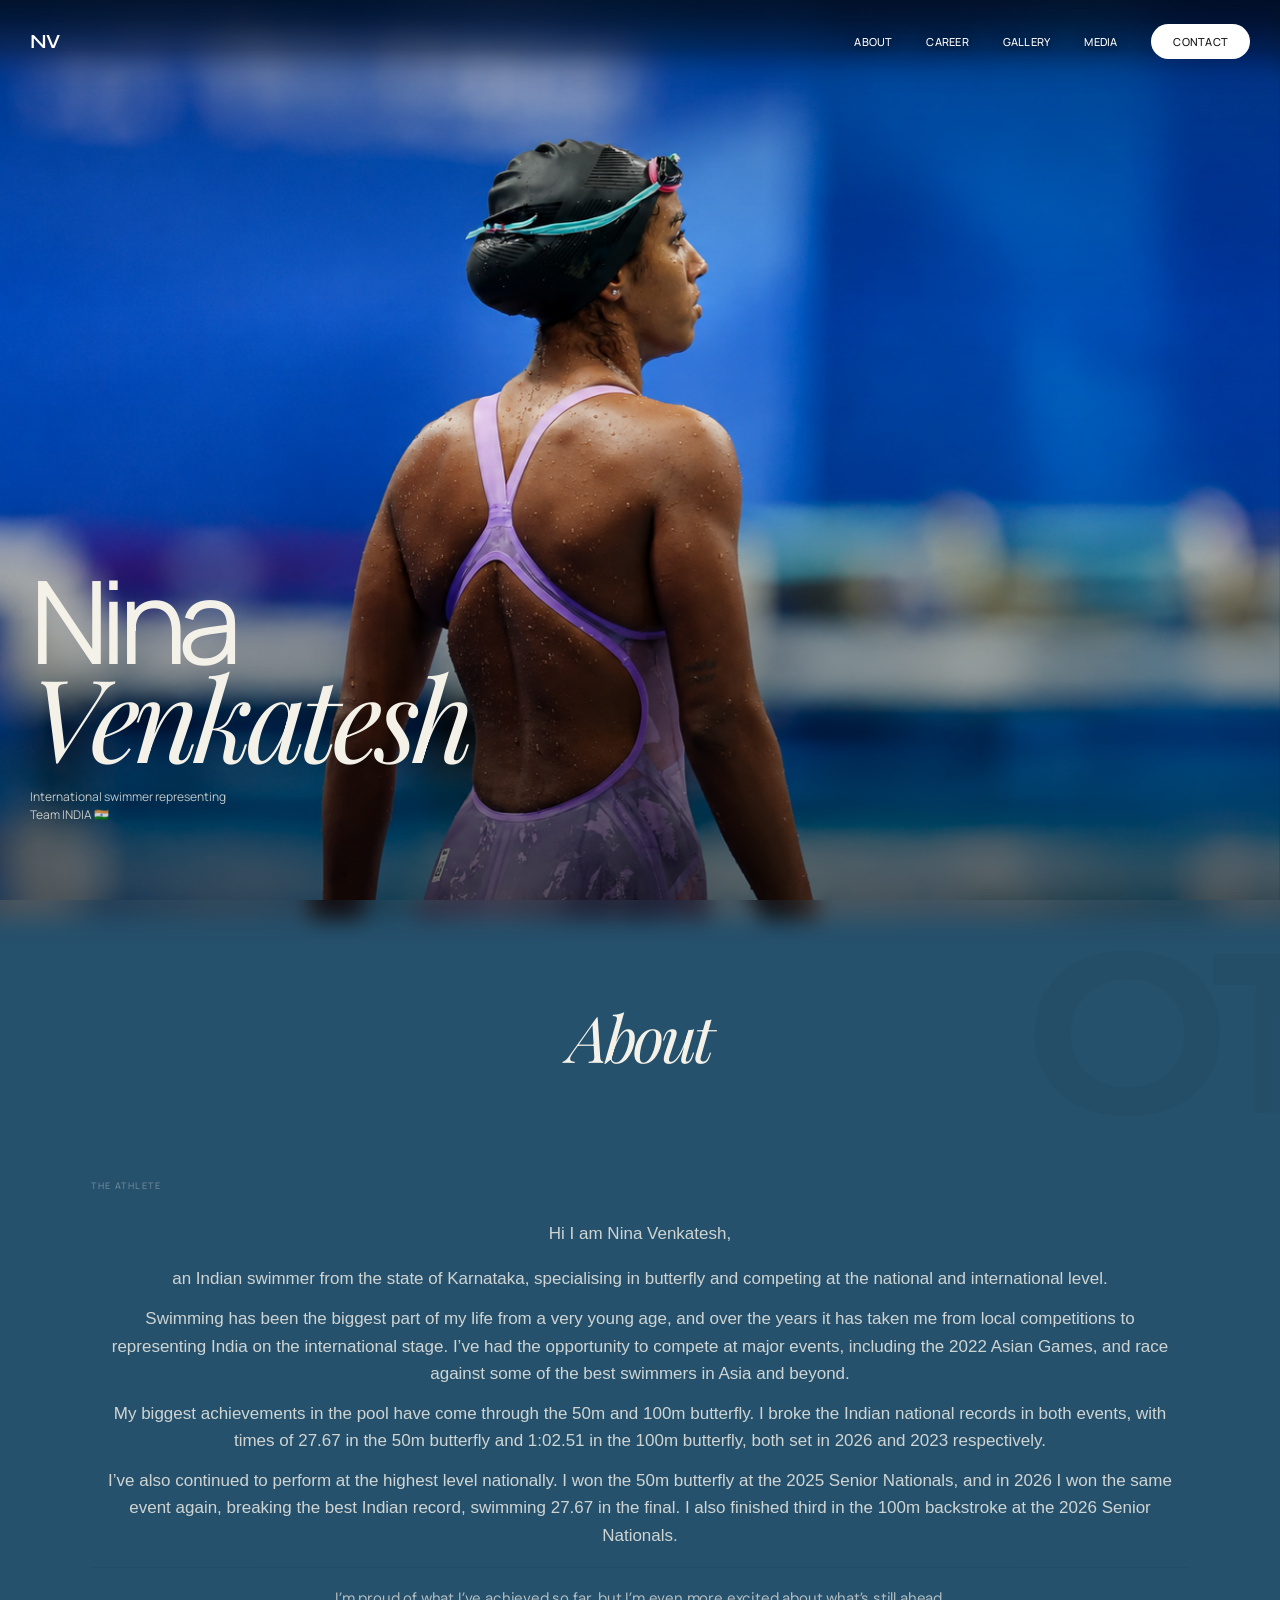
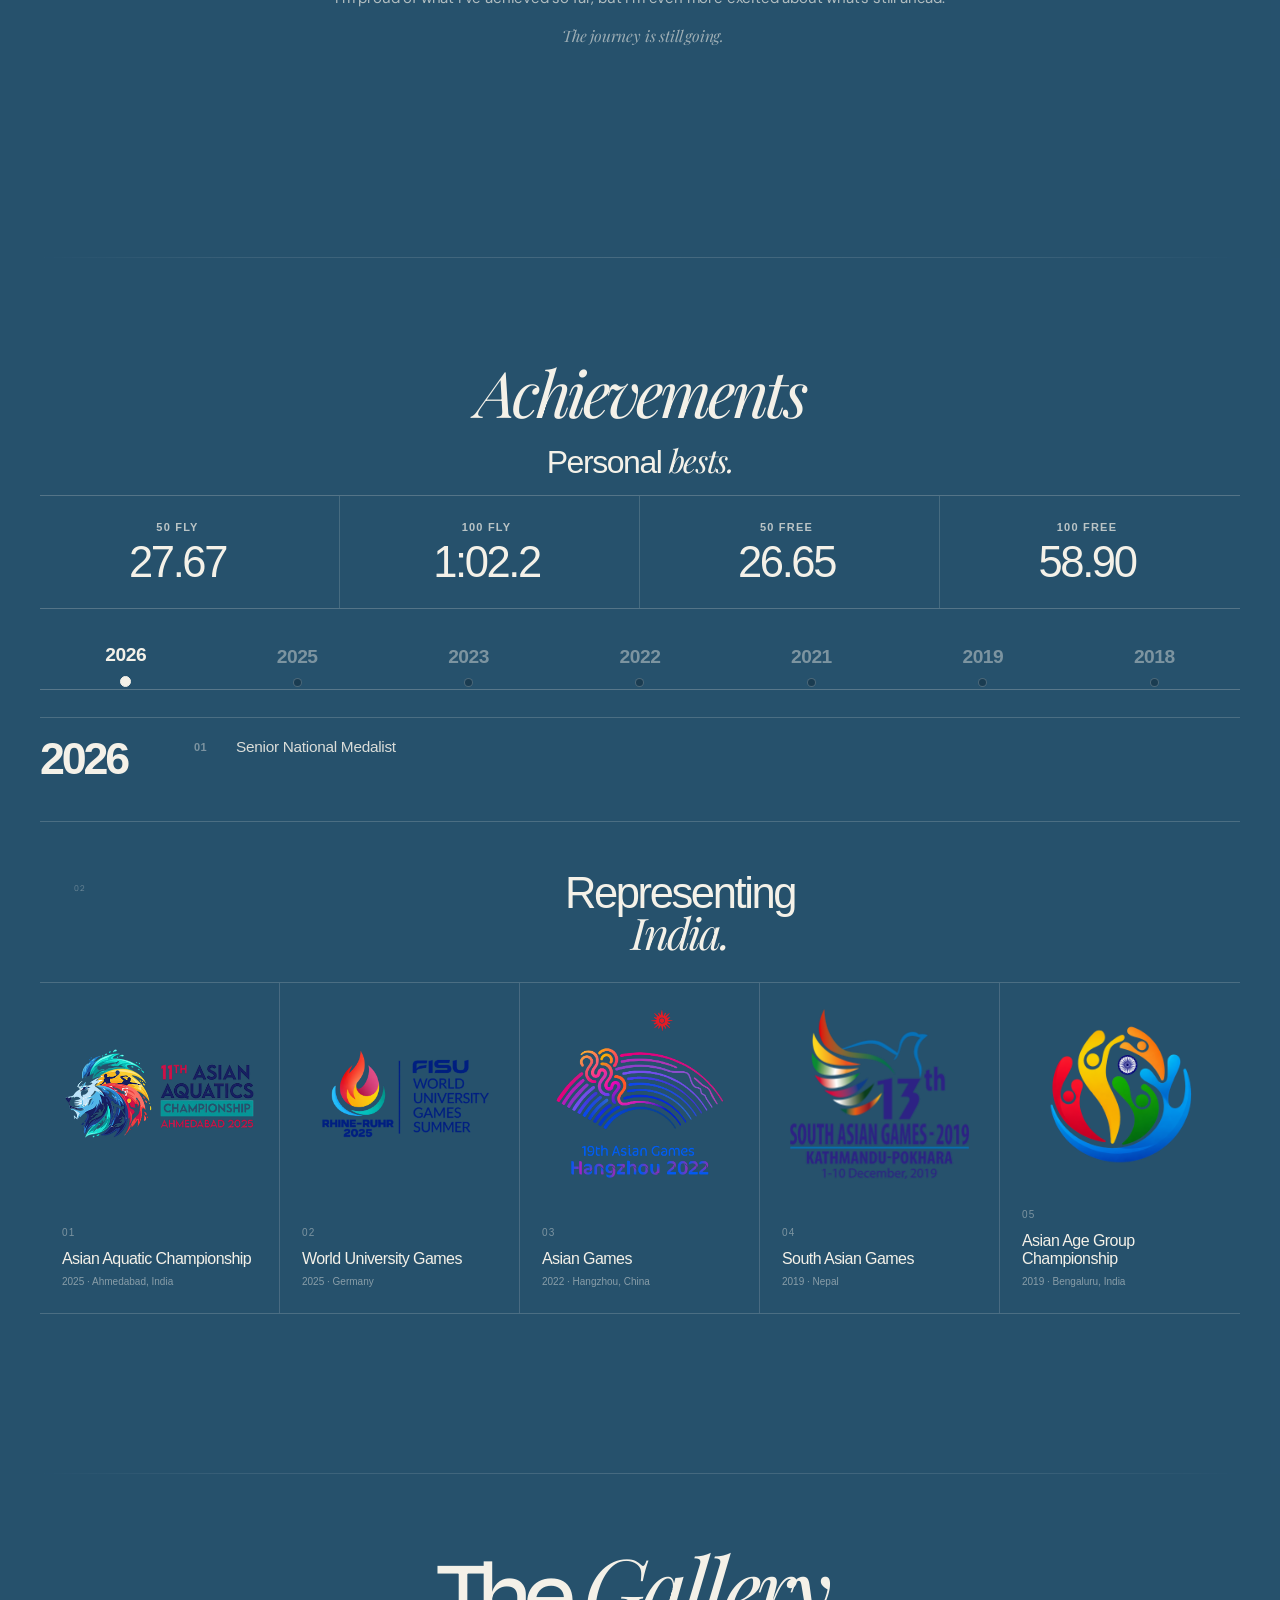
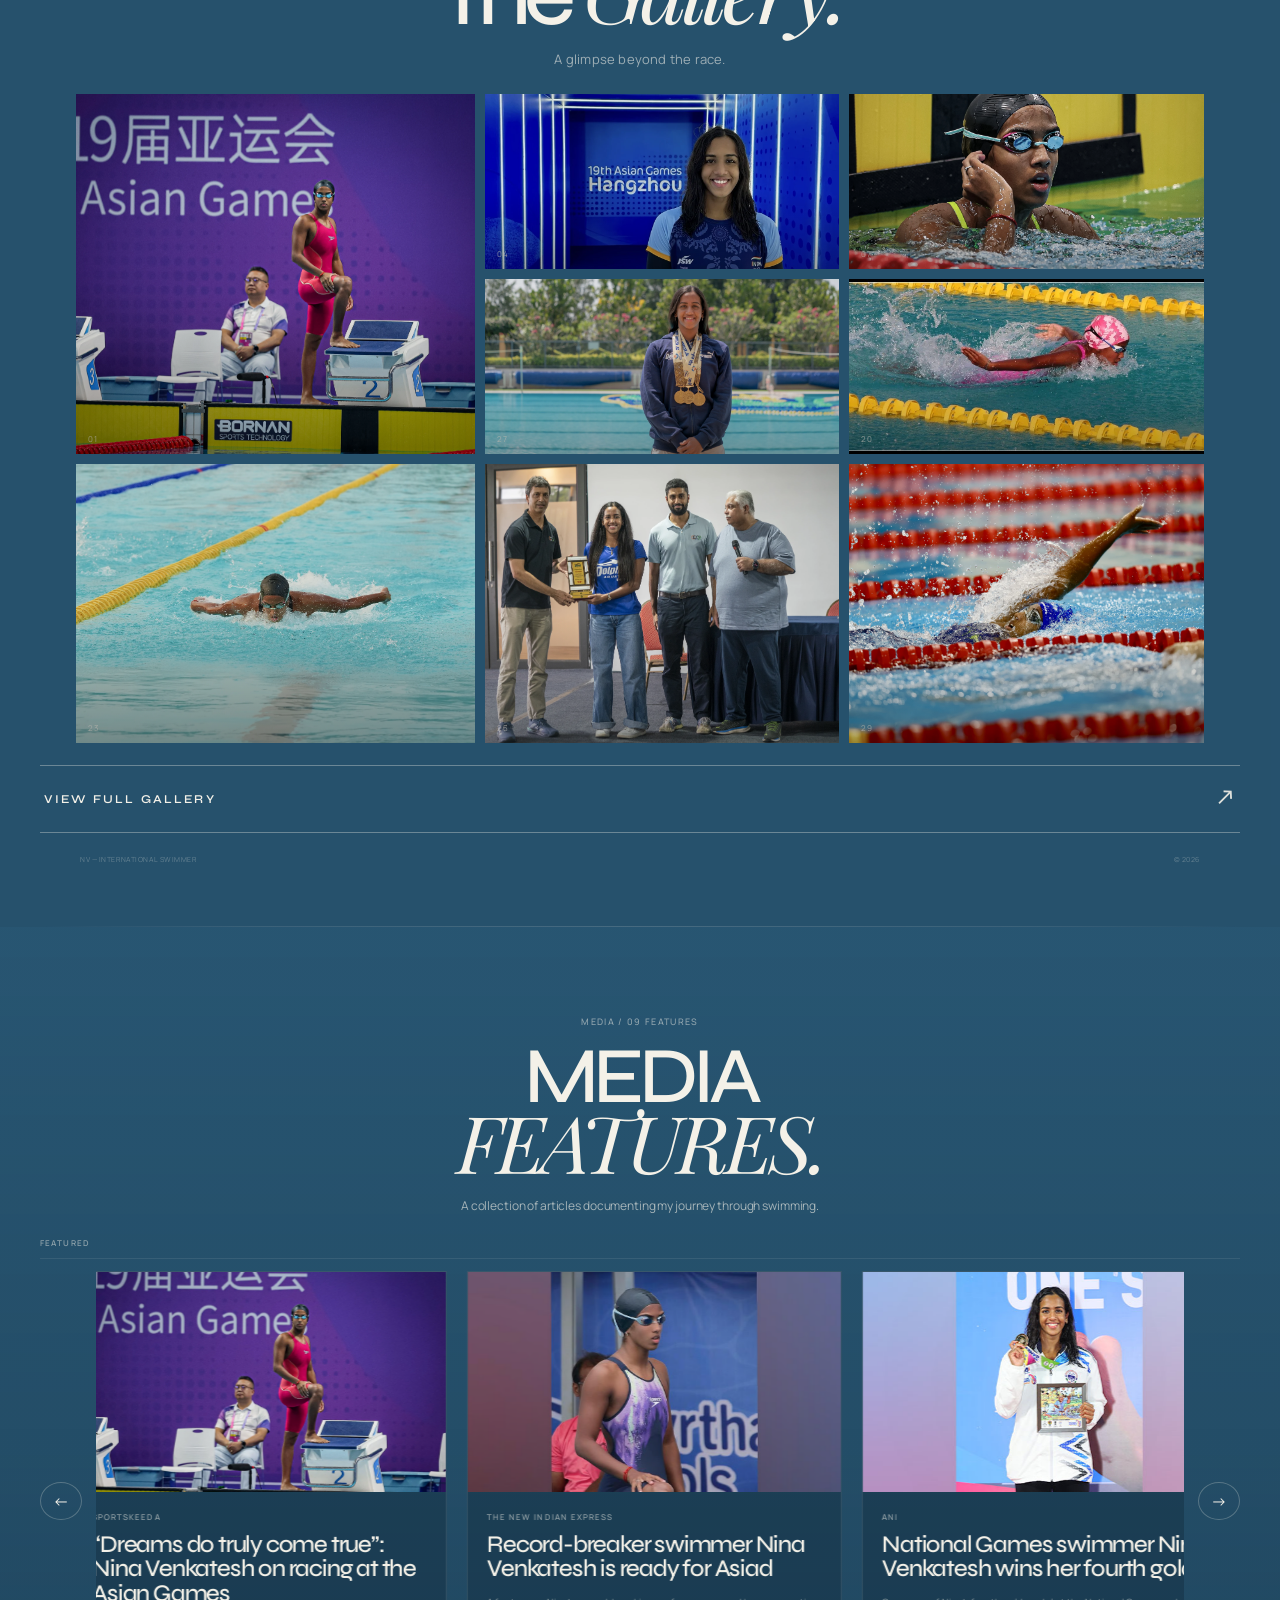
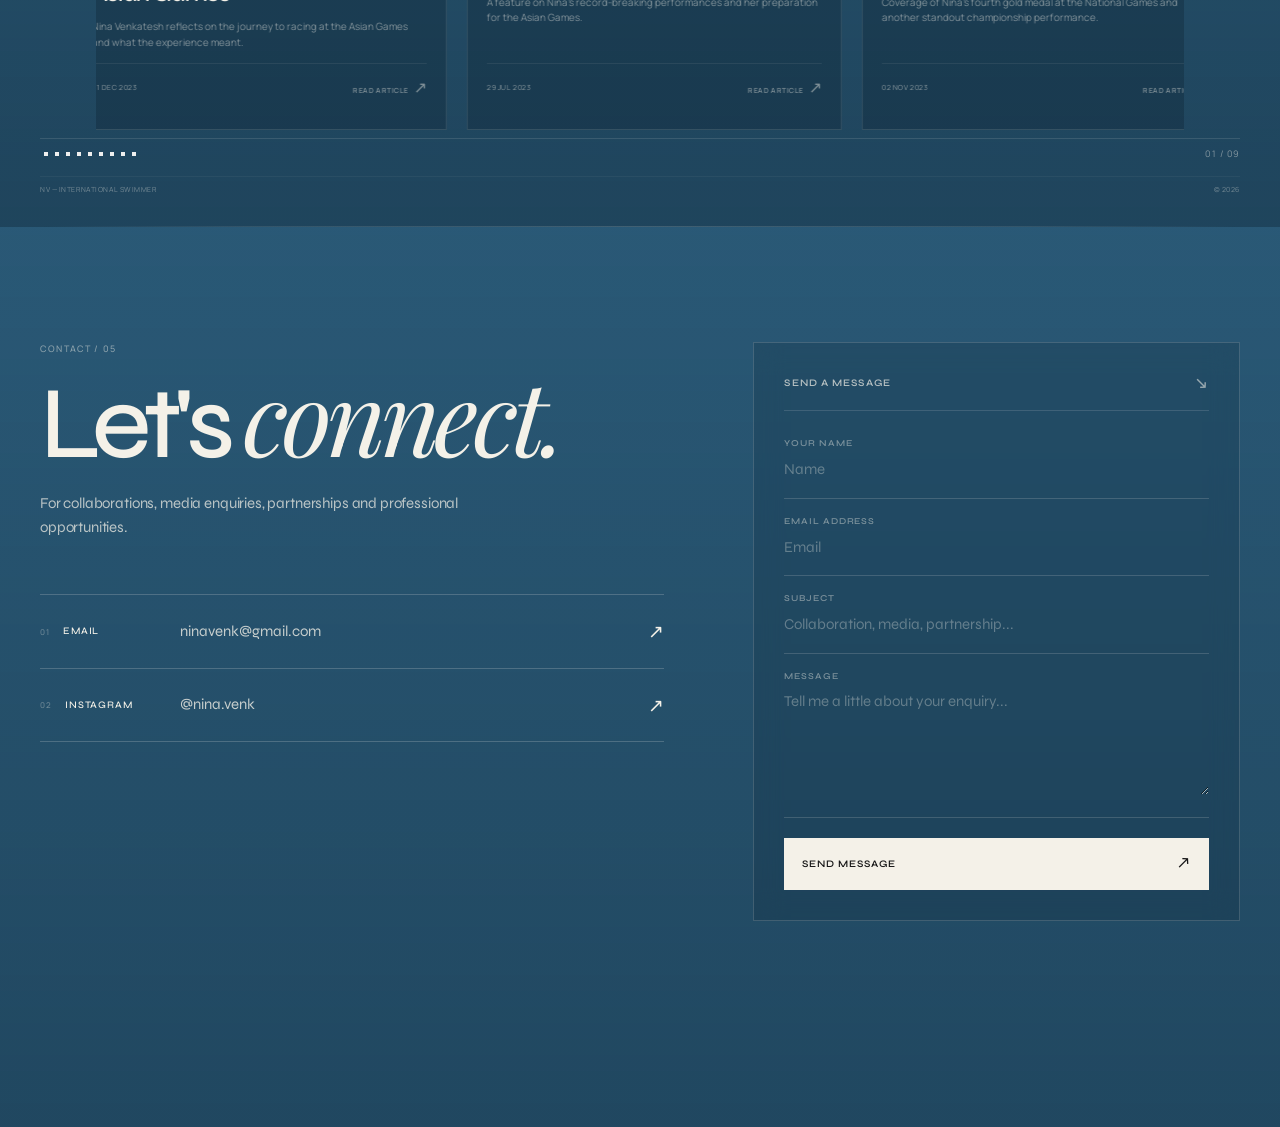
==== commit dcdd512b: "Add files via upload" ====
--- a/index.html
+++ b/index.html
@@ -1003,33 +1003,285 @@
     <script src="assets/js/swipe.js"></script>
 
     <script>
-        /* Career timeline: hover on desktop, click/tap as fallback. Starts at the latest year. */
+        /* Career timeline:
+           - 7 years or fewer: current fixed layout.
+           - More than 7 years on desktop: Previous / Next pagination.
+           - More than 7 years on mobile: horizontal swipe.
+           The existing year/content system remains unchanged.
+        */
         (function () {
-            const years = document.querySelectorAll('.career-year');
+            const timeline = document.querySelector('.career-timeline');
+            const wrap = timeline?.querySelector('.career-timeline-wrap');
+            const track = timeline?.querySelector('.career-timeline-track');
+            const years = Array.from(document.querySelectorAll('.career-year'));
             const yearDisplay = document.querySelector('.career-timeline-year');
             const achievementDisplay = document.querySelector('.career-timeline-achievements');
 
-            if (!years.length || !yearDisplay || !achievementDisplay) return;
+            if (!timeline || !wrap || !track || !years.length || !yearDisplay || !achievementDisplay) return;
+
+            const PAGE_SIZE = 7;
+            let currentPage = 0;
+
+            /* -----------------------------------------------------
+               DESKTOP PREVIOUS / NEXT CONTROLS
+               Created only when more than 7 years exist.
+               ----------------------------------------------------- */
+
+            const controls = document.createElement('div');
+            controls.className = 'career-timeline-controls';
+            controls.innerHTML = `
+                <button class="career-timeline-prev" type="button">PREVIOUS</button>
+                <button class="career-timeline-next" type="button">NEXT</button>
+            `;
+
+            wrap.insertBefore(controls, track);
+
+            const prevButton = controls.querySelector('.career-timeline-prev');
+            const nextButton = controls.querySelector('.career-timeline-next');
+
+            const isMobile = () => window.innerWidth <= 800;
+            const isExpandable = () => years.length > PAGE_SIZE;
+
+            const updateExpandableState = () => {
+                timeline.classList.toggle(
+                    'career-timeline-is-expandable',
+                    isExpandable()
+                );
+
+                track.style.setProperty(
+                    '--career-year-count',
+                    String(years.length)
+                );
+
+                controls.hidden = !isExpandable() || isMobile();
+            };
 
             const showYear = (year) => {
-                const source = document.querySelector('[data-year-content="' + year + '"]');
+                const source = document.querySelector(
+                    '[data-year-content="' + year + '"]'
+                );
+
                 if (!source) return;
 
                 yearDisplay.textContent = year;
                 achievementDisplay.innerHTML = source.innerHTML;
 
+                const selectedIndex = years.findIndex(
+                    button => button.dataset.year === year
+                );
+
+                if (
+                    selectedIndex >= 0 &&
+                    isExpandable() &&
+                    !isMobile()
+                ) {
+                    currentPage = Math.floor(
+                        selectedIndex / PAGE_SIZE
+                    );
+                }
+
                 years.forEach((button) => {
-                    const active = button.dataset.year === year;
-                    button.classList.toggle('is-active', active);
-                    button.setAttribute('aria-selected', active ? 'true' : 'false');
+                    const active =
+                        button.dataset.year === year;
+
+                    button.classList.toggle(
+                        'is-active',
+                        active
+                    );
+
+                    button.setAttribute(
+                        'aria-selected',
+                        active ? 'true' : 'false'
+                    );
                 });
+
+                renderTimeline();
             };
 
+            const renderTimeline = () => {
+                const expandable = isExpandable();
+
+                updateExpandableState();
+
+                if (!expandable || isMobile()) {
+                    years.forEach(button => {
+                        button.hidden = false;
+                    });
+
+                    controls.hidden = true;
+                    return;
+                }
+
+                const pageCount =
+                    Math.ceil(
+                        years.length / PAGE_SIZE
+                    );
+
+                currentPage = Math.max(
+                    0,
+                    Math.min(
+                        currentPage,
+                        pageCount - 1
+                    )
+                );
+
+                const start =
+                    currentPage * PAGE_SIZE;
+
+                const end =
+                    start + PAGE_SIZE;
+
+                years.forEach((button, index) => {
+                    button.hidden =
+                        index < start ||
+                        index >= end;
+                });
+
+                prevButton.disabled =
+                    currentPage === 0;
+
+                nextButton.disabled =
+                    currentPage >= pageCount - 1;
+
+                controls.hidden = false;
+            };
+
+            prevButton.addEventListener(
+                'click',
+                () => {
+                    if (currentPage <= 0) return;
+
+                    currentPage -= 1;
+
+                    renderTimeline();
+
+                    const firstVisible =
+                        years[currentPage * PAGE_SIZE];
+
+                    if (firstVisible) {
+                        showYear(
+                            firstVisible.dataset.year
+                        );
+                    }
+                }
+            );
+
+            nextButton.addEventListener(
+                'click',
+                () => {
+                    const pageCount =
+                        Math.ceil(
+                            years.length / PAGE_SIZE
+                        );
+
+                    if (
+                        currentPage >=
+                        pageCount - 1
+                    ) {
+                        return;
+                    }
+
+                    currentPage += 1;
+
+                    renderTimeline();
+
+                    const firstVisible =
+                        years[currentPage * PAGE_SIZE];
+
+                    if (firstVisible) {
+                        showYear(
+                            firstVisible.dataset.year
+                        );
+                    }
+                }
+            );
+
             years.forEach((button) => {
-                button.addEventListener('mouseenter', () => showYear(button.dataset.year));
-                button.addEventListener('focus', () => showYear(button.dataset.year));
-                button.addEventListener('click', () => showYear(button.dataset.year));
+                button.addEventListener(
+                    'mouseenter',
+                    () => {
+                        if (!isMobile()) {
+                            showYear(
+                                button.dataset.year
+                            );
+                        }
+                    }
+                );
+
+                button.addEventListener(
+                    'focus',
+                    () => {
+                        showYear(
+                            button.dataset.year
+                        );
+                    }
+                );
+
+                button.addEventListener(
+                    'click',
+                    () => {
+                        showYear(
+                            button.dataset.year
+                        );
+                    }
+                );
             });
+
+            window.addEventListener(
+                'resize',
+                () => {
+                    updateExpandableState();
+
+                    if (
+                        isMobile() ||
+                        !isExpandable()
+                    ) {
+                        renderTimeline();
+                        return;
+                    }
+
+                    const activeYear =
+                        years.find(
+                            button =>
+                                button.classList.contains(
+                                    'is-active'
+                                )
+                        );
+
+                    if (activeYear) {
+                        const activeIndex =
+                            years.indexOf(
+                                activeYear
+                            );
+
+                        currentPage =
+                            Math.floor(
+                                activeIndex /
+                                PAGE_SIZE
+                            );
+                    }
+
+                    renderTimeline();
+                },
+                { passive: true }
+            );
+
+            /* Start on the latest year already marked active in the HTML. */
+            const initialYear =
+                years.find(
+                    button =>
+                        button.classList.contains(
+                            'is-active'
+                        )
+                ) || years[0];
+
+            if (initialYear) {
+                showYear(
+                    initialYear.dataset.year
+                );
+            } else {
+                renderTimeline();
+            }
         })();
     </script>
 
--- a/assets/css/style-new.css
+++ b/assets/css/style-new.css
@@ -0,0 +1,16518 @@
+@import url('https://fonts.googleapis.com/css2?family=DM+Sans:wght@400;500;600&display=swap');
+/* =========================================
+   RESET
+========================================= */
+
+* {
+    margin: 0;
+    padding: 0;
+    box-sizing: border-box;
+}
+
+html,
+body {
+    width: 100%;
+    height: 100%;
+}
+
+body {
+    font-family: "Manrope", sans-serif;
+    background: #3C5F6E;
+    color: #ffffff;
+    overflow: hidden;
+}
+
+
+/* =========================================
+   HERO
+========================================= */
+
+.hero {
+    position: relative;
+    width: 100%;
+    height: 100vh;
+    overflow: hidden;
+    isolation: isolate;
+}
+
+
+/* =========================================
+   HERO IMAGE
+========================================= */
+
+.hero-image {
+    position: absolute;
+    inset: 0;
+
+    width: 100%;
+    height: 100%;
+
+    object-fit: cover;
+    object-position: center;
+
+    display: block;
+
+    transform: scale(1.04);
+
+    animation:
+        imageReveal
+        2.2s
+        cubic-bezier(0.16, 1, 0.3, 1)
+        forwards;
+}
+
+
+/* =========================================
+   IMAGE OVERLAY
+========================================= */
+
+.hero-overlay {
+    position: absolute;
+    inset: 0;
+
+    background:
+        linear-gradient(
+            180deg,
+            rgba(0, 0, 0, 0.25) 0%,
+            rgba(0, 0, 0, 0.02) 35%,
+            rgba(0, 0, 0, 0.08) 55%,
+            rgba(0, 0, 0, 0.58) 100%
+        );
+
+    z-index: 1;
+}
+
+
+/* =========================================
+   NAVBAR
+========================================= */
+
+.navbar {
+    position: absolute;
+
+    top: 24px;
+    left: 0;
+
+    width: 100%;
+
+    padding: 0 30px;
+
+    display: flex;
+    align-items: center;
+    justify-content: space-between;
+
+    z-index: 10;
+
+    animation:
+        navReveal
+        1.4s
+        ease
+        0.7s
+        both;
+}
+
+
+/* =========================================
+   LOGO
+========================================= */
+
+.logo {
+    color: #ffffff;
+
+    text-decoration: none;
+
+    font-family: "Syne", sans-serif;
+
+    font-size: 20px;
+    font-weight: 600;
+
+    letter-spacing: -0.04em;
+}
+
+
+/* =========================================
+   NAV LINKS
+========================================= */
+
+.nav-links {
+    display: flex;
+    align-items: center;
+    gap: 34px;
+}
+
+.nav-links a {
+    color: #ffffff;
+
+    text-decoration: none;
+
+    font-family: "Manrope", sans-serif;
+
+    font-size: 11px;
+    font-weight: 500;
+
+    letter-spacing: 0.02em;
+
+    transition:
+        opacity 0.3s ease,
+        transform 0.3s ease;
+}
+
+.nav-links a:hover {
+    opacity: 0.65;
+    transform: translateY(-1px);
+}
+
+
+/* =========================================
+   CONTACT PILL
+========================================= */
+
+.contact-link {
+    padding: 10px 22px;
+
+    background: #ffffff;
+
+    color: #151515 !important;
+
+    border-radius: 30px;
+}
+
+
+/* =========================================
+   HERO CONTENT
+========================================= */
+
+.hero-content {
+    position: absolute;
+
+    left: 30px;
+    bottom: 76px;
+
+    z-index: 5;
+
+    max-width: 900px;
+
+    animation:
+        contentReveal
+        1.8s
+        cubic-bezier(0.16, 1, 0.3, 1)
+        0.45s
+        both;
+}
+
+
+/* EYEBROW */
+
+.hero-eyebrow {
+    margin-bottom: 15px;
+
+    font-size: 11px;
+    font-weight: 500;
+
+    letter-spacing: 0.08em;
+
+    opacity: 0.78;
+}
+
+
+/* MAIN TITLE */
+
+.hero-title {
+    font-family: "Manrope", sans-serif;
+
+    font-size:
+        clamp(5rem, 9vw, 9.5rem);
+
+    font-weight: 400;
+
+    line-height: 0.82;
+
+    letter-spacing: -0.075em;
+
+    white-space: nowrap;
+}
+
+
+/* ITALIC NAME */
+
+.hero-title span {
+    font-family: "Playfair Display", serif;
+
+    font-style: italic;
+
+    font-weight: 400;
+
+    letter-spacing: -0.055em;
+}
+
+
+/* DESCRIPTION */
+
+.hero-description {
+    margin-top: 22px;
+
+    font-size: 12px;
+
+    line-height: 1.5;
+
+    opacity: 0.78;
+}
+
+
+/* =========================================
+   CAREER CARD
+   HIDDEN FOR NOW
+========================================= */
+
+.career-card {
+    display: none;
+}
+
+
+/* =========================================
+   DESKTOP ANIMATIONS
+========================================= */
+
+@keyframes imageReveal {
+
+    0% {
+        opacity: 0;
+        transform: scale(1.12);
+    }
+
+    100% {
+        opacity: 1;
+        transform: scale(1.04);
+    }
+
+}
+
+
+@keyframes navReveal {
+
+    0% {
+        opacity: 0;
+        transform: translateY(-12px);
+    }
+
+    100% {
+        opacity: 1;
+        transform: translateY(0);
+    }
+
+}
+
+
+@keyframes contentReveal {
+
+    0% {
+        opacity: 0;
+        transform: translateY(45px);
+        filter: blur(8px);
+    }
+
+    100% {
+        opacity: 1;
+        transform: translateY(0);
+        filter: blur(0);
+    }
+
+}
+
+
+/* =========================================================
+   MOBILE ONLY
+========================================================= */
+
+@media (max-width: 800px) {
+
+
+    /* =====================================================
+       MOBILE â€” GLOBAL
+    ===================================================== */
+
+    html,
+    body {
+
+        width: 100%;
+        max-width: 100%;
+
+        min-height: 100%;
+
+        overflow-x: hidden;
+        overflow-y: auto;
+
+        background: transparent;
+    }
+
+
+    body {
+
+        position: relative;
+
+        color: #F4F1E8;
+    }
+
+
+    /* =====================================================
+       MOBILE â€” FIXED HERO BACKGROUND
+       
+       This is the blurred version of hero.jpg.
+       It stays fixed while the entire one-page site
+       scrolls over it.
+    ===================================================== */
+
+    body::before {
+
+        content: "";
+
+        position: fixed;
+
+        top: -30px;
+        right: -30px;
+        bottom: -30px;
+        left: -30px;
+
+        background-image:
+            url("../images/hero.jpg");
+
+        background-size: cover;
+
+        background-position: center center;
+
+        background-repeat: no-repeat;
+
+        /*
+         * LIGHT CINEMATIC BLUR
+         *
+         * Previously this was 30px+.
+         * 12px keeps the photograph recognisable.
+         */
+
+        filter:
+            blur(12px)
+            brightness(0.68)
+            saturate(0.88);
+
+        transform: scale(1.045);
+
+        opacity: 0.92;
+
+        z-index: 0;
+
+        pointer-events: none;
+    }
+
+
+    /* =====================================================
+       MOBILE â€” CINEMATIC OVERLAY
+    ===================================================== */
+
+    body::after {
+
+        content: "";
+
+        position: fixed;
+
+        inset: 0;
+
+        background:
+
+            /* subtle light around centre */
+
+            radial-gradient(
+                ellipse at 50% 35%,
+                rgba(255, 255, 255, 0.07) 0%,
+                transparent 48%
+            ),
+
+            /* gentle dark edges */
+
+            radial-gradient(
+                ellipse at center,
+                transparent 30%,
+                rgba(4, 12, 18, 0.38) 100%
+            ),
+
+            /* very subtle overall grade */
+
+            rgba(7, 17, 23, 0.14);
+
+        z-index: 0;
+
+        pointer-events: none;
+    }
+
+
+    /* =====================================================
+       MOBILE â€” CONTENT ABOVE BACKGROUND
+    ===================================================== */
+
+    .hero,
+    .mobile-page-section {
+
+        position: relative;
+
+        z-index: 1;
+    }
+
+
+    /* =====================================================
+       MOBILE â€” HOMEPAGE
+    ===================================================== */
+
+    .hero {
+        width: 100%;
+
+        height: 100dvh;
+        min-height: 100dvh;
+        max-height: 100dvh;
+
+        overflow: hidden;
+
+        isolation: auto;
+
+        background: transparent;
+    }
+
+    .hero-image {
+        width: 100%;
+        height: 100%;
+
+        object-fit: cover;
+        object-position: center;
+
+        display: block;
+    }
+
+
+    /* =====================================================
+       MOBILE â€” HERO IMAGE
+    ===================================================== */
+
+    
+
+
+    /* =====================================================
+       MOBILE â€” NAVBAR
+    ===================================================== */
+
+    .hero .navbar {
+
+        position: fixed;
+
+        top: 18px;
+        left: 0;
+
+        width: 100%;
+
+        height: 42px;
+
+        padding: 0 20px;
+
+        display: flex;
+
+        align-items: center;
+
+        justify-content: space-between;
+
+        z-index: 5000;
+
+        pointer-events: none;
+
+        animation: none;
+    }
+
+
+    .hero .logo {
+
+        position: relative;
+
+        z-index: 5001;
+
+        pointer-events: auto;
+
+        font-size: 17px;
+    }
+
+
+    .hero .nav-links {
+
+        display: none !important;
+    }
+
+
+    /* =====================================================
+       MOBILE â€” HAMBURGER
+    ===================================================== */
+
+    .menu-toggle {
+
+        position: absolute !important;
+
+        top: 0 !important;
+        right: 20px !important;
+
+        width: 42px !important;
+        height: 42px !important;
+
+        margin: 0 !important;
+        padding: 0 !important;
+
+        display: flex !important;
+
+        align-items: center !important;
+        justify-content: center !important;
+
+        flex-direction: column !important;
+
+        gap: 5px !important;
+
+        border:
+            1px solid
+            rgba(244, 241, 232, 0.18) !important;
+
+        border-radius: 50% !important;
+
+        background:
+            rgba(10, 25, 35, 0.28) !important;
+
+        backdrop-filter: blur(12px);
+
+        -webkit-backdrop-filter: blur(12px);
+
+        cursor: pointer;
+
+        z-index: 5002 !important;
+
+        pointer-events: auto;
+    }
+
+
+    .menu-toggle span {
+
+        width: 17px !important;
+        height: 1px !important;
+
+        display: block !important;
+
+        background: #F4F1E8 !important;
+
+        transition:
+            transform 0.35s ease,
+            opacity 0.25s ease;
+    }
+
+
+    .menu-toggle.is-open span:first-child {
+
+        transform:
+            translateY(3px)
+            rotate(45deg);
+    }
+
+
+    .menu-toggle.is-open span:last-child {
+
+        transform:
+            translateY(-3px)
+            rotate(-45deg);
+    }
+
+
+    /* =====================================================
+       MOBILE â€” FULLSCREEN MENU
+    ===================================================== */
+
+    .mobile-menu {
+
+        position: fixed !important;
+
+        inset: 0 !important;
+
+        width: 100vw !important;
+        height: 100svh !important;
+
+        display: block;
+
+        background:
+            rgba(10, 28, 42, 0.97);
+
+        opacity: 0;
+
+        visibility: hidden;
+
+        pointer-events: none;
+
+        transform:
+            translateY(-12px);
+
+        z-index: 6000 !important;
+
+        transition:
+            opacity 0.3s ease,
+            transform 0.45s
+                cubic-bezier(0.16, 1, 0.3, 1),
+            visibility 0.3s ease;
+    }
+
+
+    .mobile-menu.active {
+
+        opacity: 1;
+
+        visibility: visible;
+
+        pointer-events: auto;
+
+        transform:
+            translateY(0);
+    }
+
+
+    .mobile-menu-inner {
+
+        width: 100%;
+        height: 100%;
+
+        padding:
+            25px 20px;
+
+        display: flex;
+
+        flex-direction: column;
+
+        overflow: hidden;
+    }
+
+
+    .mobile-menu-top {
+
+        display: flex;
+
+        align-items: center;
+
+        justify-content: space-between;
+    }
+
+
+    .mobile-menu-top > span {
+
+        font-family: "Syne", sans-serif;
+
+        font-size: 17px;
+
+        font-weight: 600;
+    }
+
+
+    .menu-close {
+
+        width: 42px;
+        height: 42px;
+
+        border:
+            1px solid
+            rgba(244, 241, 232, 0.16);
+
+        border-radius: 50%;
+
+        background:
+            rgba(244, 241, 232, 0.08);
+
+        color: #F4F1E8;
+
+        font-size: 25px;
+
+        font-weight: 300;
+
+        cursor: pointer;
+    }
+
+
+    .mobile-nav {
+
+        flex: 1;
+
+        display: flex;
+
+        flex-direction: column;
+
+        justify-content: center;
+    }
+
+
+    .mobile-nav a {
+
+        padding: 13px 0;
+
+        display: flex;
+
+        align-items: center;
+
+        gap: 15px;
+
+        border-bottom:
+            1px solid
+            rgba(244, 241, 232, 0.14);
+
+        color: #F4F1E8;
+
+        text-decoration: none;
+
+        font-family: "Syne", sans-serif;
+
+        font-size:
+            clamp(2.15rem, 10vw, 4rem);
+
+        font-weight: 500;
+
+        letter-spacing: -0.06em;
+
+        transition:
+            opacity 0.3s ease,
+            transform 0.3s ease;
+    }
+
+
+    .mobile-nav a:first-child {
+
+        border-top:
+            1px solid
+            rgba(244, 241, 232, 0.14);
+    }
+
+
+    .mobile-nav a:active {
+
+        opacity: 0.55;
+
+        transform:
+            translateX(5px);
+    }
+
+
+    .mobile-nav a span {
+
+        width: 25px;
+
+        font-family: "Manrope", sans-serif;
+
+        font-size: 7px;
+
+        letter-spacing: 0.08em;
+
+        opacity: 0.4;
+    }
+
+
+    .mobile-menu-footer {
+
+        font-size: 7px;
+
+        letter-spacing: 0.08em;
+
+        opacity: 0.4;
+    }
+
+
+    /* =====================================================
+       MOBILE â€” HERO CONTENT
+    ===================================================== */
+
+    .hero-content {
+
+        position: absolute;
+
+        left: 20px;
+        right: 20px;
+
+        bottom: 72px;
+
+        max-width: none;
+
+        z-index: 20;
+
+        animation:
+            contentReveal
+            1.4s
+            cubic-bezier(0.16, 1, 0.3, 1)
+            0.25s
+            both;
+    }
+
+
+    .hero-title {
+
+        font-size:
+            clamp(3.7rem, 15vw, 6rem);
+
+        line-height: 0.86;
+
+        letter-spacing: -0.07em;
+
+        white-space: nowrap;
+    }
+
+
+    .hero-description {
+
+        margin-top: 16px;
+
+        font-family: "Syne", sans-serif;
+
+        font-size: 10px;
+
+        font-weight: 500;
+
+        line-height: 1.5;
+
+        letter-spacing: 0.01em;
+
+        opacity: 0.82;
+    }
+
+/* =====================================================
+   MOBILE â€” SWIPE INDICATOR
+===================================================== */
+
+.mobile-swipe {
+
+    position: absolute;
+
+    left: 50%;
+
+    bottom: 20px;
+
+    transform:
+        translateX(-50%);
+
+    display: flex;
+
+    flex-direction: column;
+
+    align-items: center;
+
+    gap: 8px;
+
+    z-index: 30;
+
+    color: #F4F1E8;
+
+    font-family: "Manrope", sans-serif;
+
+    font-size: 8px;
+
+    font-weight: 500;
+
+    letter-spacing: 0.20em;
+
+    opacity: 0;
+
+    animation:
+        swipeReveal
+        2.2s
+        cubic-bezier(0.16, 1, 0.3, 1)
+        1.8s
+        infinite;
+}
+
+ 
+/* Larger arrow */
+
+.mobile-swipe span:last-child {
+
+    font-family: "Manrope", sans-serif;
+
+    font-size: 22px;
+
+    font-weight: 300;
+
+    line-height: 0.8;
+
+    opacity: 0.9;
+}
+
+
+@keyframes swipeReveal {
+
+    0% {
+
+        opacity: 0;
+
+        transform:
+            translate(-50%, 14px);
+    }
+
+
+    18% {
+
+        opacity: 0.75;
+
+        transform:
+            translate(-50%, 4px);
+    }
+
+
+    48% {
+
+        opacity: 0.9;
+
+        transform:
+            translate(-50%, -5px);
+    }
+
+
+    70% {
+
+        opacity: 0;
+
+        transform:
+            translate(-50%, -16px);
+    }
+
+
+    100% {
+
+        opacity: 0;
+
+        transform:
+            translate(-50%, 14px);
+    }
+}
+
+    /* =====================================================
+       MOBILE â€” SECTION SYSTEM
+    ===================================================== */
+
+    .mobile-page-section {
+
+        position: relative;
+
+        width: 100%;
+
+        min-height: 0;
+
+        margin: 0;
+
+        padding:
+            88px 20px 105px;
+
+        display: block;
+
+        background: transparent !important;
+
+        background-color: transparent !important;
+
+        color: #F4F1E8;
+
+        border: 0;
+
+        border-radius: 0;
+
+        box-shadow: none;
+
+        backdrop-filter: none;
+
+        -webkit-backdrop-filter: none;
+
+        isolation: auto;
+
+        z-index: 1;
+    }
+
+
+    /* =====================================================
+       MOBILE â€” PAGE BREAKER
+    ===================================================== */
+
+    .mobile-page-section::after {
+
+        content: "";
+
+        position: absolute;
+
+        left: 20px;
+        right: 20px;
+
+        bottom: 38px;
+
+        height: 1px;
+
+        background:
+            linear-gradient(
+                90deg,
+                transparent 0%,
+                rgba(244, 241, 232, 0.08) 12%,
+                rgba(244, 241, 232, 0.34) 50%,
+                rgba(244, 241, 232, 0.08) 88%,
+                transparent 100%
+            );
+
+        pointer-events: none;
+    }
+
+
+    .mobile-page-section::before {
+
+        content: "";
+
+        position: absolute;
+
+        left: 50%;
+
+        bottom: 34px;
+
+        width: 7px;
+        height: 7px;
+
+        transform:
+            translateX(-50%)
+            rotate(45deg);
+
+        background:
+            rgba(244, 241, 232, 0.78);
+
+        box-shadow:
+            0 0 0 5px
+            rgba(12, 23, 30, 0.65);
+
+        z-index: 5;
+
+        pointer-events: none;
+    }
+
+
+    /* =====================================================
+       MOBILE â€” SECTION HEADINGS
+    ===================================================== */
+
+    .mobile-section-label {
+
+        margin-bottom: 18px;
+
+        font-size: 8px;
+
+        font-weight: 500;
+
+        letter-spacing: 0.12em;
+
+        opacity: 0.5;
+    }
+
+
+    .mobile-page-section h2 {
+
+        margin-bottom: 34px;
+
+        font-family: "Syne", sans-serif;
+
+        font-size:
+            clamp(3.5rem, 15vw, 6rem);
+
+        font-weight: 500;
+
+        line-height: 0.84;
+
+        letter-spacing: -0.075em;
+    }
+
+
+    .mobile-page-section h2 span {
+
+        font-family:
+            "Playfair Display",
+            serif;
+
+        font-style: italic;
+
+        font-weight: 400;
+
+        letter-spacing: -0.05em;
+    }
+
+
+    /* =====================================================
+       MOBILE â€” ABOUT
+    ===================================================== */
+
+    .mobile-about {
+
+        padding-top: 88px;
+
+        padding-bottom: 115px;
+    }
+
+
+    .mobile-about-text {
+
+        max-width: 600px;
+    }
+
+
+    .mobile-about-text p {
+
+        margin-bottom: 21px;
+
+        font-family: "Manrope", sans-serif;
+
+        font-size: 12.5px;
+
+        line-height: 1.7;
+
+        opacity: 0.72;
+    }
+
+
+    .mobile-about-text .mobile-lead {
+
+        font-family: "Syne", sans-serif;
+
+        font-size: 13px;
+
+        font-weight: 500;
+
+        line-height: 1.65;
+
+        letter-spacing: -0.01em;
+
+        opacity: 0.92;
+    }
+
+
+    .mobile-records {
+
+        margin-top: 42px;
+
+        border-top:
+            1px solid
+            rgba(244, 241, 232, 0.22);
+    }
+
+
+    .mobile-records > div {
+
+        padding: 17px 0;
+
+        border-bottom:
+            1px solid
+            rgba(244, 241, 232, 0.22);
+
+        display: flex;
+
+        flex-direction: column;
+    }
+
+
+    .mobile-records span {
+
+        font-size: 8px;
+
+        letter-spacing: 0.1em;
+
+        opacity: 0.45;
+    }
+
+
+    .mobile-records strong {
+
+        margin: 5px 0;
+
+        font-family: "Syne", sans-serif;
+
+        font-size: 2.8rem;
+
+        font-weight: 500;
+
+        letter-spacing: -0.06em;
+    }
+
+
+    .mobile-records small {
+
+        font-size: 7px;
+
+        letter-spacing: 0.08em;
+
+        opacity: 0.45;
+    }
+
+
+    /* =====================================================
+       MOBILE â€” CAREER PREVIEW
+       Homepage preview only.
+       Full career page uses career.html / career.css.
+    ===================================================== */
+
+    .mobile-career {
+
+        min-height: 0;
+
+        padding-top: 105px;
+
+        padding-bottom: 105px;
+
+        display: block;
+    }
+
+
+    /* CAREER INTRO */
+
+    .mobile-career-intro {
+
+        max-width: 320px;
+
+        margin-top: -10px;
+
+        margin-bottom: 38px;
+
+        font-family: "Manrope", sans-serif;
+
+        font-size: 11px;
+
+        line-height: 1.6;
+
+        opacity: 0.58;
+    }
+
+
+    /* CAREER STATS */
+
+    .mobile-career-stats {
+
+        width: 100%;
+
+        display: grid;
+
+        grid-template-columns: 1fr 1fr;
+
+        border-top:
+            1px solid
+            rgba(244, 241, 232, 0.22);
+
+        border-left:
+            1px solid
+            rgba(244, 241, 232, 0.14);
+    }
+
+
+    .mobile-career-stat {
+
+        min-height: 145px;
+
+        padding:
+            17px 13px 17px 15px;
+
+        display: flex;
+
+        flex-direction: column;
+
+        justify-content: space-between;
+
+        border-right:
+            1px solid
+            rgba(244, 241, 232, 0.14);
+
+        border-bottom:
+            1px solid
+            rgba(244, 241, 232, 0.22);
+    }
+
+
+    .mobile-career-stat strong {
+
+        font-family: "Syne", sans-serif;
+
+        font-size:
+            clamp(2.4rem, 11vw, 3.8rem);
+
+        font-weight: 500;
+
+        line-height: 0.85;
+
+        letter-spacing: -0.07em;
+    }
+
+
+    .mobile-career-stat span {
+
+        margin-top: 18px;
+
+        font-size: 6px;
+
+        font-weight: 500;
+
+        letter-spacing: 0.12em;
+
+        opacity: 0.42;
+    }
+
+
+    .mobile-career-stat p {
+
+        margin-top: 5px;
+
+        font-size: 9px;
+
+        line-height: 1.4;
+
+        opacity: 0.62;
+    }
+
+
+    /* CAREER HIGHLIGHTS */
+
+    .mobile-career-highlights {
+
+        margin-top: 34px;
+
+        border-top:
+            1px solid
+            rgba(244, 241, 232, 0.20);
+    }
+
+
+    .mobile-career-highlight {
+
+        min-height: 58px;
+
+        padding:
+            13px 0;
+
+        display: grid;
+
+        grid-template-columns: 105px 1fr;
+
+        align-items: center;
+
+        gap: 12px;
+
+        border-bottom:
+            1px solid
+            rgba(244, 241, 232, 0.18);
+    }
+
+
+    .mobile-career-highlight span {
+
+        font-size: 6px;
+
+        font-weight: 500;
+
+        letter-spacing: 0.11em;
+
+        opacity: 0.40;
+    }
+
+
+    .mobile-career-highlight p {
+
+        font-size: 9px;
+
+        line-height: 1.45;
+
+        opacity: 0.68;
+    }
+
+
+    /* EXPLORE CAREER LINK */
+
+    .mobile-career-link {
+
+        width: 100%;
+
+        margin-top: 28px;
+
+        padding:
+            16px 2px;
+
+        display: flex;
+
+        align-items: center;
+
+        justify-content: space-between;
+
+        border-top:
+            1px solid
+            rgba(244, 241, 232, 0.30);
+
+        border-bottom:
+            1px solid
+            rgba(244, 241, 232, 0.30);
+
+        color: #F4F1E8;
+
+        text-decoration: none;
+
+        font-family: "Syne", sans-serif;
+
+        font-size: 9px;
+
+        font-weight: 500;
+
+        letter-spacing: 0.15em;
+
+        transition:
+            padding 0.35s
+            cubic-bezier(0.16, 1, 0.3, 1),
+
+            opacity 0.3s ease;
+    }
+
+
+    .mobile-career-link::after {
+
+        content: "FULL PROFILE";
+
+        font-family:
+            "Playfair Display",
+            serif;
+
+        font-size: 13px;
+
+        font-style: italic;
+
+        font-weight: 400;
+
+        letter-spacing: 0;
+
+        opacity: 0.52;
+    }
+
+
+    .mobile-career-link span:last-child {
+
+        font-size: 17px;
+
+        font-weight: 300;
+
+        transition:
+            transform 0.35s
+            cubic-bezier(0.16, 1, 0.3, 1);
+    }
+
+
+    .mobile-career-link:active {
+
+        padding-left: 7px;
+
+        padding-right: 7px;
+
+        opacity: 0.78;
+    }
+
+
+    .mobile-career-link:active span:last-child {
+
+        transform:
+            translate(3px, -3px);
+    }
+
+
+    /* =====================================================
+       MOBILE â€” GALLERY
+    ===================================================== */
+
+    .mobile-gallery-section {
+
+        padding-top: 105px;
+
+        padding-bottom: 105px;
+    }
+
+
+    .mobile-gallery-preview {
+
+        display: grid;
+
+        grid-template-columns:
+            1fr 1fr;
+
+        gap: 8px;
+
+        width: 100%;
+    }
+
+
+    .mobile-gallery-preview img {
+
+        width: 100%;
+
+        aspect-ratio: 0.78;
+
+        object-fit: cover;
+
+        display: block;
+
+        border-radius: 2px;
+    }
+
+
+    .mobile-view-gallery {
+
+        position: relative;
+
+        margin-top: 24px;
+
+        padding: 16px 0;
+
+        display: flex;
+
+        align-items: center;
+
+        justify-content: space-between;
+
+        border-top:
+            1px solid
+            rgba(244, 241, 232, 0.28);
+
+        border-bottom:
+            1px solid
+            rgba(244, 241, 232, 0.28);
+
+        color: #F4F1E8;
+
+        text-decoration: none;
+
+        font-family: "Syne", sans-serif;
+
+        font-size: 9px;
+
+        font-weight: 500;
+
+        letter-spacing: 0.15em;
+
+        overflow: hidden;
+
+        transition:
+            padding 0.4s
+            cubic-bezier(0.16, 1, 0.3, 1),
+
+            opacity 0.3s ease;
+    }
+
+
+    .mobile-view-gallery::after {
+
+        content: "EXPLORE";
+
+        font-family:
+            "Playfair Display",
+            serif;
+
+        font-size: 13px;
+
+        font-style: italic;
+
+        font-weight: 400;
+
+        letter-spacing: 0;
+
+        opacity: 0.55;
+    }
+
+
+    .mobile-view-gallery span {
+
+        display: none;
+    }
+
+
+    .mobile-view-gallery:active {
+
+        padding-left: 7px;
+        padding-right: 7px;
+
+        opacity: 0.8;
+    }
+
+
+    /* =====================================================
+       MOBILE â€” MEDIA
+    ===================================================== */
+
+    .mobile-media {
+
+        padding-top: 105px;
+
+        padding-bottom: 105px;
+
+        min-height: 0;
+
+        display: block;
+    }
+
+
+    .mobile-media h2 {
+
+        margin-bottom: 30px;
+    }
+
+
+    .mobile-media-carousel {
+
+        width:
+            calc(100% + 20px);
+
+        margin-left: 0;
+
+        display: flex;
+
+        gap: 12px;
+
+        overflow-x: auto;
+
+        overflow-y: hidden;
+
+        scroll-snap-type:
+            x mandatory;
+
+        overscroll-behavior-x:
+            contain;
+
+        scrollbar-width: none;
+
+        -webkit-overflow-scrolling:
+            touch;
+
+        padding-right: 20px;
+
+        cursor: grab;
+    }
+
+
+    .mobile-media-carousel:active {
+
+        cursor: grabbing;
+    }
+
+
+    .mobile-media-carousel::-webkit-scrollbar {
+
+        display: none;
+    }
+
+
+    .mobile-media-card {
+
+        position: relative;
+
+        flex:
+            0 0
+            calc(100% - 32px);
+
+        min-width:
+            calc(100% - 32px);
+
+        min-height: 410px;
+
+        display: flex;
+
+        flex-direction: column;
+
+        scroll-snap-align: start;
+
+        overflow: hidden;
+
+        border:
+            1px solid
+            rgba(244, 241, 232, 0.16);
+
+        background:
+            rgba(8, 25, 38, 0.30);
+
+        backdrop-filter:
+            blur(16px);
+
+        -webkit-backdrop-filter:
+            blur(16px);
+    }
+
+
+    .mobile-media-card-link {
+
+        width: 100%;
+        height: 100%;
+
+        display: flex;
+
+        flex-direction: column;
+
+        color: #F4F1E8;
+
+        text-decoration: none;
+    }
+
+
+    .mobile-media-card-image {
+
+        width: 100%;
+
+        height: 215px;
+
+        object-fit: cover;
+
+        object-position: center;
+
+        display: block;
+
+        flex-shrink: 0;
+    }
+
+
+    .mobile-media-card-content {
+
+        flex: 1;
+
+        min-height: 195px;
+
+        padding: 19px;
+
+        display: flex;
+
+        flex-direction: column;
+
+        justify-content: space-between;
+    }
+
+
+    .mobile-media-publication {
+
+        margin-bottom: 11px;
+
+        font-size: 7px;
+
+        font-weight: 600;
+
+        letter-spacing: 0.14em;
+
+        text-transform: uppercase;
+
+        opacity: 0.48;
+    }
+
+
+    .mobile-media-card h3 {
+
+        margin: 0;
+
+        font-family: "Syne", sans-serif;
+
+        font-size:
+            clamp(1.55rem, 7vw, 2.3rem);
+
+        font-weight: 500;
+
+        line-height: 0.99;
+
+        letter-spacing: -0.055em;
+    }
+
+
+    .mobile-media-meta {
+
+        margin-top: 20px;
+
+        padding-top: 12px;
+
+        display: flex;
+
+        align-items: center;
+
+        justify-content: space-between;
+
+        border-top:
+            1px solid
+            rgba(244, 241, 232, 0.13);
+
+        font-size: 8px;
+
+        letter-spacing: 0.08em;
+
+        opacity: 0.48;
+    }
+
+
+    .mobile-media-meta span:last-child {
+
+        font-size: 17px;
+
+        opacity: 0.85;
+    }
+
+
+    .mobile-media-dots {
+
+        width: 100%;
+
+        margin-top: 19px;
+
+        display: flex;
+
+        align-items: center;
+
+        justify-content: center;
+
+        gap: 7px;
+
+        flex-wrap: wrap;
+
+        padding: 0 18px;
+    }
+
+
+    .mobile-media-dot {
+
+        width: 5px;
+        height: 5px;
+
+        padding: 0;
+
+        border: none;
+
+        border-radius: 50%;
+
+        background:
+            rgba(244, 241, 232, 0.25);
+
+        cursor: pointer;
+
+        flex-shrink: 0;
+
+        transition:
+            transform 0.3s
+            cubic-bezier(0.16, 1, 0.3, 1),
+
+            background 0.3s ease;
+    }
+
+
+    .mobile-media-dot.active {
+
+        transform: scale(1.6);
+
+        background:
+            rgba(244, 241, 232, 0.95);
+    }
+
+
+    .mobile-media-hint {
+
+        margin-top: 11px;
+
+        text-align: center;
+
+        font-family: "Manrope", sans-serif;
+
+        font-size: 7px;
+
+        font-weight: 500;
+
+        letter-spacing: 0.15em;
+
+        opacity: 0.32;
+    }
+
+
+    .mobile-media-link {
+
+        width: 100%;
+
+        margin-top: 25px;
+
+        padding: 16px 2px;
+
+        display: flex;
+
+        align-items: center;
+
+        justify-content: space-between;
+
+        border-top:
+            1px solid
+            rgba(244, 241, 232, 0.28);
+
+        border-bottom:
+            1px solid
+            rgba(244, 241, 232, 0.28);
+
+        color: #F4F1E8;
+
+        text-decoration: none;
+
+        font-family: "Syne", sans-serif;
+
+        font-size: 9px;
+
+        font-weight: 500;
+
+        letter-spacing: 0.15em;
+    }
+
+
+    .mobile-media-link::after {
+
+        content: "ARCHIVE";
+
+        font-family:
+            "Playfair Display",
+            serif;
+
+        font-size: 13px;
+
+        font-style: italic;
+
+        font-weight: 400;
+
+        letter-spacing: 0;
+
+        opacity: 0.55;
+    }
+
+
+    /* =====================================================
+       MOBILE â€” CONTACT
+    ===================================================== */
+
+    .mobile-contact {
+
+        padding:
+            88px 20px 62px;
+
+        padding-top: 105px;
+    }
+
+
+    .mobile-contact h2 {
+
+        margin-bottom: 18px;
+    }
+
+
+    .mobile-contact-intro {
+
+        max-width: 330px;
+
+        margin-bottom: 29px;
+
+        font-size: 11px;
+
+        line-height: 1.5;
+
+        opacity: 0.58;
+    }
+
+
+    /* =====================================================
+       MOBILE â€” MESSAGE BOX
+    ===================================================== */
+
+    .mobile-message {
+
+        width: 100%;
+
+        margin: 0 0 30px;
+
+        padding: 18px;
+
+        background:
+            rgba(10, 30, 55, 0.22);
+
+        border:
+            1px solid
+            rgba(244, 241, 232, 0.16);
+
+        backdrop-filter:
+            blur(18px);
+
+        -webkit-backdrop-filter:
+            blur(18px);
+    }
+
+
+    .mobile-message-heading {
+
+        padding-bottom: 14px;
+
+        display: flex;
+
+        align-items: center;
+
+        justify-content: space-between;
+
+        border-bottom:
+            1px solid
+            rgba(244, 241, 232, 0.20);
+
+        font-size: 8px;
+
+        font-weight: 500;
+
+        letter-spacing: 0.12em;
+
+        opacity: 0.7;
+    }
+
+
+    .mobile-message-heading span:last-child {
+
+        font-size: 16px;
+    }
+
+
+    .mobile-contact-form {
+
+        padding-top: 2px;
+    }
+
+
+    .mobile-form-field {
+
+        padding: 12px 0;
+
+        border-bottom:
+            1px solid
+            rgba(244, 241, 232, 0.15);
+    }
+
+
+    .mobile-form-field label {
+
+        display: block;
+
+        margin-bottom: 7px;
+
+        font-size: 7px;
+
+        font-weight: 500;
+
+        letter-spacing: 0.1em;
+
+        opacity: 0.42;
+    }
+
+
+    .mobile-form-field input,
+    .mobile-form-field textarea {
+
+        width: 100%;
+
+        padding: 0;
+
+        border: none;
+
+        outline: none;
+
+        background: transparent;
+
+        color: #F4F1E8;
+
+        font-family: "Manrope", sans-serif;
+
+        font-size: 12px;
+    }
+
+
+    .mobile-form-field input::placeholder,
+    .mobile-form-field textarea::placeholder {
+
+        color: #F4F1E8;
+
+        opacity: 0.32;
+    }
+
+
+    .mobile-form-field textarea {
+
+        min-height: 72px;
+
+        resize: vertical;
+
+        line-height: 1.5;
+    }
+
+
+    /* =====================================================
+       MOBILE â€” SEND BUTTON
+    ===================================================== */
+
+    .mobile-send-button {
+
+        position: relative;
+
+        width: 100%;
+
+        margin-top: 16px;
+
+        padding: 14px 2px;
+
+        display: flex;
+
+        align-items: center;
+
+        justify-content: space-between;
+
+        background: transparent;
+
+        color: #F4F1E8;
+
+        border: none;
+
+        border-top:
+            1px solid
+            rgba(244, 241, 232, 0.45);
+
+        border-bottom:
+            1px solid
+            rgba(244, 241, 232, 0.45);
+
+        font-family: "Manrope", sans-serif;
+
+        font-size: 8px;
+
+        font-weight: 500;
+
+        letter-spacing: 0.14em;
+
+        cursor: pointer;
+    }
+
+
+    .mobile-send-button span:last-child {
+
+        font-size: 18px;
+
+        font-weight: 300;
+    }
+
+
+    /* =====================================================
+       MOBILE â€” CONTACT LINKS
+    ===================================================== */
+
+    .mobile-contact-links {
+
+        width: 100%;
+
+        border-top:
+            1px solid
+            rgba(244, 241, 232, 0.20);
+    }
+
+
+    .mobile-contact-link {
+
+        position: relative;
+
+        min-height: 60px;
+
+        padding: 11px 0;
+
+        display: grid;
+
+        grid-template-columns:
+            82px
+            1fr
+            22px;
+
+        align-items: center;
+
+        gap: 7px;
+
+        border-bottom:
+            1px solid
+            rgba(244, 241, 232, 0.20);
+
+        color: #F4F1E8;
+
+        text-decoration: none;
+    }
+
+
+    .mobile-contact-name {
+
+        display: flex;
+
+        align-items: center;
+
+        gap: 7px;
+
+        font-size: 7px;
+
+        font-weight: 500;
+
+        letter-spacing: 0.1em;
+    }
+
+
+    .mobile-contact-name span {
+
+        font-size: 7px;
+
+        opacity: 0.35;
+    }
+
+
+    .mobile-contact-value {
+
+        min-width: 0;
+
+        font-size: 10px;
+
+        opacity: 0.72;
+
+        overflow-wrap: anywhere;
+    }
+
+
+    .mobile-contact-arrow {
+
+        font-size: 17px;
+
+        font-weight: 300;
+
+        text-align: right;
+    }
+
+
+    .mobile-contact-footer {
+
+        margin-top: 10px;
+
+        display: flex;
+
+        justify-content: space-between;
+
+        font-size: 7px;
+
+        letter-spacing: 0.08em;
+
+        opacity: 0.35;
+    }
+
+
+    /* =====================================================
+       MOBILE â€” CONTACT BREAKER
+    ===================================================== */
+
+    .mobile-contact::after {
+
+        left: 20px;
+        right: 20px;
+
+        background:
+            linear-gradient(
+                90deg,
+                transparent,
+                rgba(244, 241, 232, 0.34),
+                transparent
+            );
+    }
+
+}
+
+
+/* =========================================================
+   DESKTOP â€” HIDE MOBILE SYSTEM
+========================================================= */
+
+@media (min-width: 801px) {
+
+    .mobile-page-section,
+    .menu-toggle,
+    .mobile-menu {
+
+        display: none !important;
+    }
+
+}
+
+/* =========================================================
+   MOBILE â€” CINEMATIC HERO DISSOLVE
+   Sharp photograph â†’ cinematic background
+========================================================= */
+
+@media (max-width: 800px) {
+
+
+    /* =====================================================
+       HERO IMAGE DISSOLVE
+    ===================================================== */
+
+    .hero-image {
+
+        -webkit-mask-image:
+            linear-gradient(
+                to bottom,
+
+                /* Full photograph */
+                #000 0%,
+                #000 58%,
+
+                /* Very subtle beginning */
+                rgba(0, 0, 0, 0.98) 66%,
+
+                /* Cinematic dissolve */
+                rgba(0, 0, 0, 0.90) 75%,
+                rgba(0, 0, 0, 0.68) 84%,
+                rgba(0, 0, 0, 0.38) 92%,
+
+                /* Completely blends into background */
+                transparent 100%
+            );
+
+        mask-image:
+            linear-gradient(
+                to bottom,
+
+                #000 0%,
+                #000 58%,
+
+                rgba(0, 0, 0, 0.98) 66%,
+
+                rgba(0, 0, 0, 0.90) 75%,
+                rgba(0, 0, 0, 0.68) 84%,
+                rgba(0, 0, 0, 0.38) 92%,
+
+                transparent 100%
+            );
+    }
+
+
+    /* =====================================================
+       HERO OVERLAY DISSOLVE
+    ===================================================== */
+
+    .hero-overlay {
+
+        -webkit-mask-image:
+            linear-gradient(
+                to bottom,
+
+                #000 0%,
+                #000 58%,
+
+                rgba(0, 0, 0, 0.92) 70%,
+                rgba(0, 0, 0, 0.70) 82%,
+                rgba(0, 0, 0, 0.35) 93%,
+
+                transparent 100%
+            );
+
+        mask-image:
+            linear-gradient(
+                to bottom,
+
+                #000 0%,
+                #000 58%,
+
+                rgba(0, 0, 0, 0.92) 70%,
+                rgba(0, 0, 0, 0.70) 82%,
+                rgba(0, 0, 0, 0.35) 93%,
+
+                transparent 100%
+            );
+    }
+
+
+    /* =====================================================
+       SOFT CINEMATIC EDGE
+    ===================================================== */
+
+    .hero::after {
+
+        content: "";
+
+        position: absolute;
+
+        left: 0;
+        right: 0;
+        bottom: 0;
+
+        height: 30vh;
+
+        background:
+            linear-gradient(
+                to bottom,
+
+                transparent 0%,
+
+                rgba(7, 17, 23, 0.03) 25%,
+
+                rgba(7, 17, 23, 0.10) 50%,
+
+                rgba(7, 17, 23, 0.24) 72%,
+
+                rgba(7, 17, 23, 0.38) 100%
+            );
+
+        z-index: 3;
+
+        pointer-events: none;
+
+        -webkit-mask-image:
+            linear-gradient(
+                to bottom,
+                transparent 0%,
+                #000 40%,
+                #000 100%
+            );
+
+        mask-image:
+            linear-gradient(
+                to bottom,
+                transparent 0%,
+                #000 40%,
+                #000 100%
+            );
+    }
+
+
+    /* =====================================================
+       FIXED CINEMATIC BACKGROUND
+    ===================================================== */
+
+    body::before {
+
+        filter:
+            blur(10px)
+            brightness(0.70)
+            saturate(0.90);
+
+        opacity: 0.96;
+
+        transform:
+            scale(1.045);
+    }
+
+
+    /* =====================================================
+       SOFT BACKGROUND GRADING
+    ===================================================== */
+
+    body::after {
+
+        background:
+
+            radial-gradient(
+                ellipse at 50% 35%,
+                rgba(255, 255, 255, 0.045),
+                transparent 52%
+            ),
+
+            linear-gradient(
+                180deg,
+                rgba(4, 14, 20, 0.08) 0%,
+                rgba(4, 14, 20, 0.13) 55%,
+                rgba(4, 14, 20, 0.25) 100%
+            );
+    }
+
+}
+
+/* =========================================================
+   MOBILE â€” REMOVE HERO BOTTOM BAND
+   Let the photograph dissolve naturally into the
+   cinematic background underneath.
+========================================================= */
+
+@media (max-width: 800px) {
+
+    .hero::after {
+
+        content: none !important;
+
+        display: none !important;
+
+        background: none !important;
+
+        height: 0 !important;
+
+        opacity: 0 !important;
+
+        -webkit-mask-image: none !important;
+        mask-image: none !important;
+    }
+
+}
+
+/* =========================================================
+   MOBILE â€” iOS STATUS BAR TAP TO TOP
+   Keeps Safari's native tap-the-top behavior available.
+========================================================= */
+
+@media (max-width: 800px) {
+
+    html {
+        overflow-x: hidden;
+        overflow-y: auto;
+    }
+
+    body {
+        overflow-x: hidden;
+        overflow-y: auto;
+        -webkit-overflow-scrolling: touch;
+    }
+
+}
+
+
+
+/* =========================================================
+   DESKTOP STYLES IMPORTED FROM ABOUT.CSS
+========================================================= */
+
+/* =========================================
+   ABOUT PAGE
+========================================= */
+
+
+
+html {
+    scroll-behavior: smooth;
+}
+
+body.about-page {
+    font-family: "Manrope", sans-serif;
+    background: #2D5F7E;
+    color: #171717;
+    overflow-x: hidden;
+}
+
+
+/* =========================================================
+   03 â€” NAVIGATION
+========================================================= */
+
+.navbar {
+
+    position: fixed;
+
+    top: 28px;
+    left: 0;
+
+    width: 100%;
+
+    padding: 0 40px;
+
+    display: flex;
+
+    align-items: center;
+    justify-content: space-between;
+
+    z-index: 1000;
+}
+
+
+.logo {
+
+    color: #F4F1E8;
+
+    text-decoration: none;
+
+    font-family: "Syne", sans-serif;
+
+    font-size: 20px;
+
+    font-weight: 600;
+
+    letter-spacing: -0.04em;
+}
+
+
+.nav-links {
+
+    display: flex;
+
+    align-items: center;
+
+    gap: 32px;
+}
+
+
+.nav-links a {
+
+    color: #F4F1E8;
+
+    text-decoration: none;
+
+    font-size: 12px;
+
+    font-weight: 500;
+
+    letter-spacing: 0.04em;
+
+    transition:
+        opacity 0.3s ease,
+        transform 0.3s ease;
+}
+
+
+.nav-links a:hover {
+
+    opacity: 0.5;
+
+    transform:
+        translateY(-1px);
+}
+
+
+.nav-links .contact-link {
+
+    padding:
+        11px 18px;
+
+    border-radius: 30px;
+
+    background: #F4F1E8;
+
+    color: #171717;
+
+    transition:
+        opacity 0.3s ease,
+        transform 0.3s ease;
+}
+
+
+.nav-links .contact-link:hover {
+
+    opacity: 0.85;
+
+    transform:
+        translateY(-2px);
+}
+
+
+/* =========================================
+   MAIN
+========================================= */
+
+.about-main {
+    width: 100%;
+    padding: 110px 40px 40px;
+}
+
+
+/* =========================================
+   HERO
+========================================= */
+
+.about-hero {
+    position: relative;
+
+    min-height: 43vh;
+
+    display: flex;
+    flex-direction: column;
+    justify-content: center;
+
+    padding-bottom: 35px;
+
+    overflow: hidden;
+}
+
+.about-hero::before {
+    content: "01";
+
+    position: absolute;
+
+    right: -10px;
+    bottom: -55px;
+
+    font-family: "Syne", sans-serif;
+
+    font-size: clamp(14rem, 25vw, 27rem);
+
+    font-weight: 600;
+
+    line-height: 0.7;
+
+    letter-spacing: -0.1em;
+
+    color: rgba(23, 23, 23, 0.035);
+
+    pointer-events: none;
+}
+
+.about-eyebrow {
+    margin-bottom: 14px;
+
+    font-size: 10px;
+    font-weight: 500;
+
+    letter-spacing: 0.14em;
+
+    opacity: 0.4;
+
+    animation:
+        fadeUp
+        1s
+        cubic-bezier(0.16, 1, 0.3, 1)
+        both;
+}
+
+.about-title {
+    position: relative;
+
+    font-family: "Syne", sans-serif;
+
+    font-size: clamp(5rem, 9vw, 7rem);
+
+    font-weight: 500;
+
+    line-height: 1;
+
+    letter-spacing: -0.09em;
+
+    z-index: 2;
+
+    animation:
+        titleReveal
+        1.3s
+        cubic-bezier(0.16, 1, 0.3, 1)
+        0.05s
+        both;
+}
+
+.about-title span {
+    font-family: "Playfair Display", serif;
+
+    font-style: italic;
+
+    font-weight: 200;
+
+    letter-spacing: -0.06em;
+}
+
+.about-scroll {
+    display: none;
+}
+
+
+/* =========================================
+   STORY
+========================================= */
+
+.about-story {
+    width: 100%;
+
+    padding: 40px 0 45px;
+
+    display: grid;
+
+    grid-template-columns: 0.65fr 1.7fr;
+
+    gap: 55px;
+
+    border-top: 1px solid rgba(23, 23, 23, 0.12);
+}
+
+.story-label {
+    display: flex;
+
+    justify-content: space-between;
+
+    align-items: flex-start;
+
+    max-width: 180px;
+
+    font-size: 10px;
+
+    font-weight: 500;
+
+    letter-spacing: 0.1em;
+
+    opacity: 0.4;
+}
+
+.story-content {
+    max-width: 900px;
+}
+
+.story-content p {
+    max-width: 900px;
+
+    margin-bottom: 18px;
+
+    font-size: 14px;
+
+    line-height: 1.55;
+
+    opacity: 0.62;
+}
+
+.story-content .story-lead {
+    margin-bottom: 20px;
+
+    font-family: "Syne", sans-serif;
+
+    font-size: clamp(1.5rem, 2.2vw, 2.35rem);
+
+    line-height: 1.16;
+
+    letter-spacing: -0.04em;
+
+    opacity: 1;
+}
+
+.story-content strong {
+    color: #e0d4d4;
+
+    font-weight: 600;
+
+    opacity: 1;
+}
+
+.story-ending {
+    margin-top: 18px;
+
+    padding-top: 17px;
+
+    border-top: 1px solid rgba(23, 23, 23, 0.12);
+}
+
+.story-ending span {
+    display: inline;
+
+    margin-left: 6px;
+
+    font-family: "Playfair Display", serif;
+
+    font-style: italic;
+
+    font-size: 1.2em;
+
+    opacity: 1;
+}
+
+
+/* =========================================
+   PERFORMANCE
+========================================= */
+
+.performance {
+    width: 100%;
+
+    padding: 42px 0 45px;
+
+    border-top: 1px solid rgba(237, 231, 231, 0.12);
+
+    display: grid;
+
+    grid-template-columns: 0.65fr 1.7fr;
+
+    gap: 55px;
+}
+
+.performance-heading p {
+    margin-bottom: 12px;
+
+    font-size: 10px;
+
+    letter-spacing: 0.12em;
+
+    opacity: 0.4;
+}
+
+.performance-heading h2 {
+    font-family: "Syne", sans-serif;
+
+    font-size: clamp(3rem, 5vw, 5.5rem);
+
+    font-weight: 500;
+
+    line-height: 0.8;
+
+    letter-spacing: -0.08em;
+}
+
+.performance-heading h2 span {
+    font-family: "Playfair Display", serif;
+
+    font-style: italic;
+
+    font-weight: 400;
+}
+
+
+/* =========================================
+   RECORDS
+========================================= */
+
+.records {
+    border-top: 1px solid rgba(23, 23, 23, 0.15);
+}
+
+.record {
+    padding: 13px 0;
+
+    display: grid;
+
+    grid-template-columns: 1fr 1fr 1fr;
+
+    align-items: center;
+
+    border-bottom: 1px solid rgba(23, 23, 23, 0.15);
+
+    transition:
+        padding 0.4s cubic-bezier(0.16, 1, 0.3, 1);
+}
+
+.record:hover {
+    padding-left: 8px;
+    padding-right: 8px;
+}
+
+.record-event {
+    font-size: 9px;
+
+    letter-spacing: 0.1em;
+
+    opacity: 0.45;
+}
+
+.record strong {
+    font-family: "Syne", sans-serif;
+
+    font-size: clamp(2rem, 2.8vw, 3.2rem);
+
+    font-weight: 500;
+
+    line-height: 1;
+
+    letter-spacing: -0.07em;
+}
+
+.record-note {
+    justify-self: end;
+
+    font-size: 8px;
+
+    letter-spacing: 0.08em;
+
+    opacity: 0.4;
+
+    text-align: right;
+}
+
+
+/* =========================================
+   CLOSING
+========================================= */
+
+.about-closing {
+    padding: 30px 0 15px;
+
+    display: flex;
+
+    justify-content: space-between;
+
+    align-items: center;
+}
+
+.about-closing p {
+    font-size: 9px;
+
+    letter-spacing: 0.15em;
+
+    opacity: 0.4;
+}
+
+.about-closing h2 {
+    display: none;
+}
+
+.about-closing a {
+    color: #171717;
+
+    text-decoration: none;
+
+    font-size: 9px;
+
+    font-weight: 500;
+
+    letter-spacing: 0.1em;
+
+    border-bottom: 1px solid rgba(23, 23, 23, 0.3);
+
+    padding-bottom: 4px;
+
+    transition: opacity 0.3s ease;
+}
+
+.about-closing a:hover {
+    opacity: 0.45;
+}
+
+
+/* =========================================
+   FOOTER
+========================================= */
+
+.about-footer {
+    width: 100%;
+
+    padding: 0 40px 18px;
+
+    display: flex;
+
+    justify-content: space-between;
+
+    font-size: 8px;
+
+    letter-spacing: 0.08em;
+
+    opacity: 0.3;
+}
+
+
+/* =========================================
+   ANIMATIONS
+========================================= */
+
+@keyframes fadeUp {
+
+    0% {
+        opacity: 0;
+        transform: translateY(20px);
+    }
+
+    100% {
+        opacity: 1;
+        transform: translateY(0);
+    }
+
+}
+
+@keyframes titleReveal {
+
+    0% {
+        opacity: 0;
+        transform: translateY(55px);
+        filter: blur(8px);
+    }
+
+    100% {
+        opacity: 1;
+        transform: translateY(0);
+        filter: blur(0);
+    }
+
+}
+
+
+/* =========================================
+   MOBILE
+========================================= */
+
+
+
+/* =========================================================
+   DESKTOP STYLES IMPORTED FROM CAREER.CSS
+========================================================= */
+
+/* =========================================================
+   CAREER PAGE
+   NV â€” INTERNATIONAL SWIMMER
+
+   STRUCTURE
+   01. Reset
+   02. Background
+   03. Navigation
+   04. Main
+   05. Hero
+   06. Stats
+   07. Timeline
+   08. Achievements
+   09. International
+   10. Closing
+   11. Footer
+   12. Animations
+   13. Mobile
+========================================================= */
+
+
+/* =========================================================
+   01 â€” RESET
+========================================================= */
+
+
+
+
+
+body {
+    width: 100%;
+    min-height: 100%;
+
+    font-family: "Manrope", sans-serif;
+
+    background: #2D5F7E;
+
+    color: #F4F1E8;
+
+    overflow-x: hidden;
+}
+
+
+/* =========================================================
+   02 â€” CINEMATIC BACKGROUND
+========================================================= */
+
+.page-bg {
+
+    position: fixed;
+
+    top: -30px;
+    right: -30px;
+    bottom: -30px;
+    left: -30px;
+
+    background-image:
+        url("../images/hero.jpg");
+
+    background-size: cover;
+
+    background-position: center center;
+
+    background-repeat: no-repeat;
+
+    filter:
+        blur(10px)
+        brightness(0.70)
+        saturate(0.90);
+
+    transform: scale(1.045);
+
+    opacity: 0.94;
+
+    z-index: -3;
+
+    pointer-events: none;
+}
+
+
+.page-bg::after {
+
+    content: "";
+
+    position: absolute;
+
+    inset: 0;
+
+    background:
+
+        radial-gradient(
+            ellipse at 50% 30%,
+            rgba(255, 255, 255, 0.05),
+            transparent 52%
+        ),
+
+        linear-gradient(
+            180deg,
+            rgba(4, 14, 20, 0.10) 0%,
+            rgba(4, 14, 20, 0.17) 55%,
+            rgba(4, 14, 20, 0.30) 100%
+        );
+}
+
+
+/* =========================================================
+   03 â€” NAVIGATION
+========================================================= */
+
+
+
+
+
+
+
+
+
+
+
+
+
+
+
+
+
+
+
+
+
+
+/* =========================================================
+   MOBILE BACK
+========================================================= */
+
+.career-back {
+    display: none;
+}
+
+
+/* =========================================================
+   04 â€” MAIN
+========================================================= */
+
+.career-main {
+
+    position: relative;
+
+    z-index: 1;
+
+    width: 100%;
+
+    padding:
+        145px 40px 110px;
+}
+
+
+/* =========================================================
+   05 â€” HERO
+========================================================= */
+
+.career-hero {
+
+    max-width: 1050px;
+
+    margin-bottom: 120px;
+
+    animation:
+        careerReveal
+        1.2s
+        cubic-bezier(0.16, 1, 0.3, 1)
+        both;
+}
+
+
+.career-eyebrow {
+
+    margin-bottom: 16px;
+
+    font-size: 9px;
+
+    font-weight: 500;
+
+    letter-spacing: 0.13em;
+
+    opacity: 0.42;
+}
+
+
+.career-hero h1 {
+
+    font-family: "Syne", sans-serif;
+
+    font-size:
+        clamp(6rem, 11vw, 11rem);
+
+    font-weight: 500;
+
+    line-height: 0.78;
+
+    letter-spacing: -0.085em;
+}
+
+
+.career-hero h1 span {
+
+    font-family:
+        "Playfair Display",
+        serif;
+
+    font-style: italic;
+
+    font-weight: 400;
+
+    letter-spacing: -0.055em;
+}
+
+
+.career-intro {
+
+    max-width: 410px;
+
+    margin-top: 28px;
+
+    font-size: 12px;
+
+    line-height: 1.6;
+
+    opacity: 0.58;
+}
+
+
+/* =========================================================
+   06 â€” KEY STATS
+========================================================= */
+
+.career-stats {
+
+    width: 100%;
+
+    display: grid;
+
+    grid-template-columns:
+        repeat(4, 1fr);
+
+    border-top:
+        1px solid
+        rgba(244, 241, 232, 0.20);
+
+    border-bottom:
+        1px solid
+        rgba(244, 241, 232, 0.20);
+
+    margin-bottom: 150px;
+}
+
+
+.career-stat {
+
+    min-height: 190px;
+
+    padding:
+        25px 25px 25px 0;
+
+    display: flex;
+
+    flex-direction: column;
+
+    justify-content: space-between;
+
+    border-right:
+        1px solid
+        rgba(244, 241, 232, 0.16);
+}
+
+
+.career-stat:not(:first-child) {
+
+    padding-left: 25px;
+}
+
+
+.career-stat:last-child {
+
+    border-right: none;
+}
+
+
+.career-stat strong {
+
+    font-family: "Syne", sans-serif;
+
+    font-size:
+        clamp(3rem, 5vw, 5rem);
+
+    font-weight: 500;
+
+    line-height: 0.85;
+
+    letter-spacing: -0.07em;
+}
+
+
+.career-stat span {
+
+    display: block;
+
+    margin-bottom: 6px;
+
+    font-size: 7px;
+
+    font-weight: 500;
+
+    letter-spacing: 0.12em;
+
+    opacity: 0.42;
+}
+
+
+.career-stat p {
+
+    max-width: 180px;
+
+    font-size: 11px;
+
+    line-height: 1.45;
+
+    opacity: 0.65;
+}
+
+
+/* =========================================================
+   SECTION HEADING
+========================================================= */
+
+.section-heading {
+
+    display: grid;
+
+    grid-template-columns:
+        80px 1fr;
+
+    align-items: start;
+
+    margin-bottom: 65px;
+}
+
+
+.section-heading > span {
+
+    padding-top: 8px;
+
+    font-size: 8px;
+
+    letter-spacing: 0.12em;
+
+    opacity: 0.35;
+}
+
+
+.section-heading h2 {
+
+    font-family: "Syne", sans-serif;
+
+    font-size:
+        clamp(4rem, 7vw, 7rem);
+
+    font-weight: 500;
+
+    line-height: 0.82;
+
+    letter-spacing: -0.075em;
+}
+
+
+.section-heading em {
+
+    font-family:
+        "Playfair Display",
+        serif;
+
+    font-style: italic;
+
+    font-weight: 400;
+
+    letter-spacing: -0.05em;
+}
+
+
+/* =========================================================
+   07 â€” CAREER TIMELINE
+========================================================= */
+
+.career-timeline {
+
+    width: 100%;
+
+    max-width: 1100px;
+
+    margin:
+        0 auto 170px;
+}
+
+
+.timeline-item {
+
+    display: grid;
+
+    grid-template-columns:
+        180px 1fr;
+
+    padding:
+        25px 0;
+
+    border-top:
+        1px solid
+        rgba(244, 241, 232, 0.18);
+}
+
+
+.timeline-item:last-child {
+
+    border-bottom:
+        1px solid
+        rgba(244, 241, 232, 0.18);
+}
+
+
+.timeline-year {
+
+    font-family: "Syne", sans-serif;
+
+    font-size: 17px;
+
+    font-weight: 500;
+
+    letter-spacing: -0.03em;
+
+    opacity: 0.8;
+}
+
+
+.timeline-content {
+
+    display: grid;
+
+    grid-template-columns:
+        repeat(3, 1fr);
+
+    gap: 30px;
+}
+
+
+.timeline-content p {
+
+    max-width: 250px;
+
+    font-size: 11px;
+
+    line-height: 1.5;
+
+    opacity: 0.7;
+}
+
+
+/* =========================================================
+   08 â€” ACHIEVEMENTS
+========================================================= */
+
+.career-achievements {
+
+    width: 100%;
+
+    max-width: 1100px;
+
+    margin:
+        0 auto 170px;
+}
+
+
+.achievement-grid {
+
+    display: grid;
+
+    grid-template-columns:
+        repeat(3, 1fr);
+
+    border-top:
+        1px solid
+        rgba(244, 241, 232, 0.18);
+}
+
+
+.achievement-grid article {
+
+    min-height: 190px;
+
+    padding:
+        25px 25px 25px 0;
+
+    border-right:
+        1px solid
+        rgba(244, 241, 232, 0.15);
+
+    border-bottom:
+        1px solid
+        rgba(244, 241, 232, 0.18);
+}
+
+
+.achievement-grid article:nth-child(3n + 2),
+.achievement-grid article:nth-child(3n + 3) {
+
+    padding-left: 25px;
+}
+
+
+.achievement-grid article:nth-child(3n) {
+
+    border-right: none;
+}
+
+
+.achievement-grid span {
+
+    font-size: 7px;
+
+    font-weight: 500;
+
+    letter-spacing: 0.12em;
+
+    opacity: 0.4;
+}
+
+
+.achievement-grid h3 {
+
+    margin-top: 35px;
+
+    font-family: "Syne", sans-serif;
+
+    font-size: 25px;
+
+    font-weight: 500;
+
+    line-height: 0.95;
+
+    letter-spacing: -0.05em;
+}
+
+
+.achievement-grid p {
+
+    margin-top: 9px;
+
+    font-size: 9px;
+
+    opacity: 0.48;
+}
+
+
+/* =========================================================
+   09 â€” INTERNATIONAL
+========================================================= */
+
+.career-international {
+
+    width: 100%;
+
+    max-width: 1100px;
+
+    margin:
+        0 auto 170px;
+}
+
+
+.international-list {
+
+    border-top:
+        1px solid
+        rgba(244, 241, 232, 0.18);
+}
+
+
+.international-item {
+
+    display: grid;
+
+    grid-template-columns:
+        80px 1fr;
+
+    padding:
+        24px 0;
+
+    border-bottom:
+        1px solid
+        rgba(244, 241, 232, 0.18);
+}
+
+
+.international-item > span {
+
+    padding-top: 5px;
+
+    font-size: 7px;
+
+    letter-spacing: 0.1em;
+
+    opacity: 0.35;
+}
+
+
+.international-item h3 {
+
+    font-family: "Syne", sans-serif;
+
+    font-size: 27px;
+
+    font-weight: 500;
+
+    line-height: 1;
+
+    letter-spacing: -0.05em;
+}
+
+
+.international-item p {
+
+    margin-top: 7px;
+
+    font-size: 10px;
+
+    opacity: 0.48;
+}
+
+
+/* =========================================================
+   10 â€” CLOSING
+========================================================= */
+
+.career-closing {
+
+    min-height: 60vh;
+
+    display: flex;
+
+    flex-direction: column;
+
+    align-items: center;
+
+    justify-content: center;
+
+    text-align: center;
+}
+
+
+.career-closing > p {
+
+    margin-bottom: 20px;
+
+    font-size: 8px;
+
+    letter-spacing: 0.15em;
+
+    opacity: 0.38;
+}
+
+
+.career-closing h2 {
+
+    font-family: "Syne", sans-serif;
+
+    font-size:
+        clamp(5rem, 10vw, 10rem);
+
+    font-weight: 500;
+
+    line-height: 0.78;
+
+    letter-spacing: -0.08em;
+}
+
+
+.career-closing h2 span {
+
+    font-family:
+        "Playfair Display",
+        serif;
+
+    font-style: italic;
+
+    font-weight: 400;
+}
+
+
+/* =========================================================
+   11 â€” FOOTER
+========================================================= */
+
+.career-footer {
+
+    position: relative;
+
+    z-index: 2;
+
+    width: 100%;
+
+    padding:
+        25px 40px;
+
+    display: flex;
+
+    justify-content: space-between;
+
+    font-size: 8px;
+
+    letter-spacing: 0.08em;
+
+    opacity: 0.35;
+}
+
+
+/* =========================================================
+   12 â€” ANIMATIONS
+========================================================= */
+
+@keyframes careerReveal {
+
+    0% {
+
+        opacity: 0;
+
+        transform:
+            translateY(35px);
+
+        filter:
+            blur(7px);
+    }
+
+
+    100% {
+
+        opacity: 1;
+
+        transform:
+            translateY(0);
+
+        filter:
+            blur(0);
+    }
+}
+
+
+/* =========================================================
+   13 â€” MOBILE
+   MOBILE ONLY â€” DESKTOP ABOVE REMAINS UNTOUCHED
+========================================================= */
+
+
+
+/* =========================================================
+   DESKTOP STYLES IMPORTED FROM GALLERY.CSS
+========================================================= */
+
+/* =========================================
+   GALLERY PAGE
+========================================= */
+
+
+
+
+
+body.gallery-page {
+    font-family: "Manrope", sans-serif;
+    background: #2D5F7E;
+    color: #F4F8FB;
+    overflow-x: hidden;
+}
+
+
+/* =========================================
+   MAIN
+========================================= */
+
+.gallery-main {
+    width: 100%;
+    padding: 135px 40px 100px;
+}
+
+.gallery-back {
+    display: none;
+}
+
+
+/* =========================================
+   INTRO
+========================================= */
+
+.gallery-intro {
+    max-width: 1000px;
+    margin-bottom: 90px;
+
+    animation:
+        introReveal
+        1.3s
+        cubic-bezier(0.16, 1, 0.3, 1)
+        both;
+}
+
+.gallery-eyebrow {
+    margin-bottom: 15px;
+
+    font-size: 9px;
+    font-weight: 500;
+
+    letter-spacing: 0.12em;
+    opacity: 0.4;
+}
+
+.gallery-intro h1 {
+    font-family: "Syne", sans-serif;
+
+    font-size: clamp(5rem, 10vw, 10rem);
+    font-weight: 500;
+
+    line-height: 0.8;
+    letter-spacing: -0.08em;
+}
+
+.gallery-intro h1 span {
+    font-family: "Playfair Display", serif;
+
+    font-style: italic;
+    font-weight: 400;
+
+    letter-spacing: -0.05em;
+}
+
+.gallery-description {
+    margin-top: 22px;
+
+    font-size: 11px;
+    opacity: 0.45;
+}
+
+
+/* =========================================
+   WATERFALL GALLERY
+========================================= */
+
+.waterfall {
+    width: 100%;
+
+    column-count: 3;
+    column-gap: 10px;
+}
+
+
+/* =========================================
+   GALLERY ITEMS
+========================================= */
+
+.gallery-item {
+    position: relative;
+
+    width: 100%;
+
+    margin: 0 0 10px;
+
+    overflow: hidden;
+
+    cursor: pointer;
+
+    break-inside: avoid;
+
+    animation:
+        imageReveal
+        1.2s
+        cubic-bezier(0.16, 1, 0.3, 1)
+        both;
+}
+
+.gallery-item img {
+    width: 100%;
+    height: auto;
+
+    display: block;
+
+    object-fit: contain;
+
+    transition:
+        transform 0.8s
+        cubic-bezier(0.16, 1, 0.3, 1);
+}
+
+.gallery-item:hover img {
+    transform: scale(1.025);
+}
+
+
+/* =========================================
+   IMAGE NUMBERS
+========================================= */
+
+.gallery-item figcaption {
+    position: absolute;
+
+    left: 10px;
+    bottom: 9px;
+
+    color: #ffffff;
+
+    font-size: 8px;
+    font-weight: 500;
+
+    letter-spacing: 0.1em;
+
+    opacity: 0;
+
+    transition: opacity 0.3s ease;
+}
+
+.gallery-item:hover figcaption {
+    opacity: 0.8;
+}
+
+
+/* =========================================
+   FOOTER
+========================================= */
+
+.gallery-footer {
+    width: 100%;
+
+    padding: 50px 40px 25px;
+
+    display: flex;
+    justify-content: space-between;
+
+    font-size: 8px;
+    letter-spacing: 0.08em;
+
+    opacity: 0.35;
+}
+
+
+/* =========================================
+   LIGHTBOX
+========================================= */
+
+.lightbox {
+    position: fixed;
+
+    inset: 0;
+
+    width: 100%;
+    height: 100vh;
+
+    background: rgba(10, 10, 10, 0.97);
+
+    z-index: 9999;
+
+    display: flex;
+
+    align-items: center;
+    justify-content: center;
+
+    opacity: 0;
+    visibility: hidden;
+    pointer-events: none;
+
+    transition:
+        opacity 0.45s ease,
+        visibility 0.45s ease;
+}
+
+
+/* OPEN */
+
+.lightbox.active {
+    opacity: 1;
+    visibility: visible;
+    pointer-events: auto;
+}
+
+
+/* =========================================
+   LIGHTBOX IMAGE
+========================================= */
+
+.lightbox-image-wrap {
+    width: 85vw;
+    height: 88vh;
+
+    display: flex;
+
+    align-items: center;
+    justify-content: center;
+}
+
+.lightbox-image {
+    max-width: 100%;
+    max-height: 100%;
+
+    width: auto;
+    height: auto;
+
+    display: block;
+
+    object-fit: contain;
+
+    opacity: 1;
+    transform: scale(1);
+
+    transition:
+        opacity 0.3s ease,
+        transform 0.4s
+        cubic-bezier(0.16, 1, 0.3, 1);
+}
+
+
+/* IMAGE CHANGE */
+
+.lightbox-image.changing {
+    opacity: 0;
+    transform: scale(0.96);
+}
+
+
+/* =========================================
+   LIGHTBOX CLOSE
+========================================= */
+
+.lightbox-close {
+    position: absolute;
+
+    top: 30px;
+    right: 40px;
+
+    border: none;
+    background: none;
+
+    color: #F4F0E8;
+
+    font-family: "Manrope", sans-serif;
+
+    font-size: 9px;
+    font-weight: 500;
+
+    letter-spacing: 0.12em;
+
+    cursor: pointer;
+
+    z-index: 5;
+
+    opacity: 0.6;
+
+    transition: opacity 0.3s ease;
+}
+
+.lightbox-close:hover {
+    opacity: 1;
+}
+
+
+/* =========================================
+   LIGHTBOX COUNTER
+========================================= */
+
+.lightbox-counter {
+    position: absolute;
+
+    top: 30px;
+    left: 40px;
+
+    color: #F4F0E8;
+
+    font-family: "Manrope", sans-serif;
+
+    font-size: 9px;
+
+    letter-spacing: 0.1em;
+
+    opacity: 0.5;
+
+    z-index: 5;
+}
+
+
+/* =========================================
+   LIGHTBOX ARROWS
+========================================= */
+
+.lightbox-prev,
+.lightbox-next {
+    position: absolute;
+
+    top: 50%;
+
+    transform: translateY(-50%);
+
+    border: none;
+    background: none;
+
+    color: #F4F0E8;
+
+    font-family: "Manrope", sans-serif;
+
+    font-size: 25px;
+    font-weight: 300;
+
+    cursor: pointer;
+
+    z-index: 5;
+
+    opacity: 0.45;
+
+    transition:
+        opacity 0.3s ease,
+        transform 0.3s ease;
+}
+
+.lightbox-prev {
+    left: 35px;
+}
+
+.lightbox-next {
+    right: 35px;
+}
+
+.lightbox-prev:hover {
+    opacity: 1;
+
+    transform:
+        translate(-5px, -50%);
+}
+
+.lightbox-next:hover {
+    opacity: 1;
+
+    transform:
+        translate(5px, -50%);
+}
+
+
+/* =========================================
+   LOCK PAGE WHEN LIGHTBOX IS OPEN
+========================================= */
+
+body.lightbox-open {
+    overflow: hidden;
+}
+
+
+/* =========================================
+   PAGE ANIMATIONS
+========================================= */
+
+@keyframes introReveal {
+
+    0% {
+        opacity: 0;
+        transform: translateY(35px);
+        filter: blur(7px);
+    }
+
+    100% {
+        opacity: 1;
+        transform: translateY(0);
+        filter: blur(0);
+    }
+
+}
+
+@keyframes imageReveal {
+
+    0% {
+        opacity: 0;
+        transform: translateY(35px);
+    }
+
+    100% {
+        opacity: 1;
+        transform: translateY(0);
+    }
+
+}
+
+
+/* =========================================================
+   GALLERY BACKGROUND
+========================================================= */
+
+
+
+
+/* =========================================
+   BACKGROUND OVERLAY
+========================================= */
+
+
+
+
+/* =========================================================
+   GLOBAL PAGE COLOURS
+========================================================= */
+
+body.about-page,
+body.career-page,
+body.gallery-page,
+body.media-page {
+
+    color: #F4F1E8;
+}
+
+
+body.about-page a,
+body.career-page a,
+body.gallery-page a,
+body.media-page a {
+
+    color: #F4F1E8;
+}
+
+
+body.about-page h1,
+body.about-page h2,
+body.about-page h3,
+
+body.career-page h1,
+body.career-page h2,
+body.career-page h3,
+
+body.gallery-page h1,
+body.gallery-page h2,
+body.gallery-page h3,
+
+body.media-page h1,
+body.media-page h2,
+body.media-page h3 {
+
+    color: #F4F1E8;
+}
+
+
+/* =========================================================
+   SHARED NAVIGATION
+========================================================= */
+
+
+
+
+
+
+
+
+
+
+.nav-links a {
+
+    color: #F4F1E8;
+
+    text-decoration: none;
+
+    font-family: "Manrope", sans-serif;
+
+    font-size: 9px;
+
+    font-weight: 500;
+
+    letter-spacing: 0.04em;
+
+    transition:
+        opacity 0.3s ease,
+        transform 0.3s ease;
+}
+
+
+
+
+
+
+
+
+
+
+
+/* =========================================================
+   MOBILE GALLERY
+   EVERYTHING BELOW THIS POINT IS MOBILE ONLY
+========================================================= */
+
+
+
+/* =========================================================
+   DESKTOP STYLES IMPORTED FROM MEDIA.CSS
+========================================================= */
+
+/* =========================================
+   MEDIA PAGE
+========================================= */
+
+
+
+
+
+body.media-page {
+    font-family: "Manrope", sans-serif;
+    background: #2D5F7E;
+    color: #F4F1E8;
+    overflow-x: hidden;
+}
+
+/* =========================================================
+   02 â€” CINEMATIC BACKGROUND
+========================================================= */
+
+
+
+
+
+
+
+/* =========================================
+   NAVIGATION
+========================================= */
+
+.media-nav {
+    position: fixed;
+    top: 26px;
+    left: 0;
+
+    width: 100%;
+    padding: 0 40px;
+
+    display: flex;
+    align-items: center;
+    justify-content: space-between;
+
+    z-index: 100;
+}
+
+.media-logo {
+    color: #F4F8FB;
+    text-decoration: none;
+
+    font-family: "Syne", sans-serif;
+    font-size: 19px;
+    font-weight: 600;
+
+    letter-spacing: -0.04em;
+}
+
+.media-home {
+    color: #F4F8FB;
+    text-decoration: none;
+
+    font-size: 8px;
+    font-weight: 500;
+
+    letter-spacing: 0.08em;
+
+    opacity: 0.65;
+
+    transition: opacity 0.3s ease;
+}
+
+.media-home:hover {
+    opacity: 1;
+}
+
+
+/* =========================================
+   MAIN
+========================================= */
+
+.media-main {
+    width: 100%;
+    max-width: 1450px;
+
+    margin: 0 auto;
+
+    padding: 110px 40px 45vh;
+}
+
+
+/* =========================================
+   INTRO
+========================================= */
+
+.media-intro {
+    max-width: 650px;
+
+    margin-bottom: 50px;
+
+    animation:
+        introReveal
+        1.1s
+        cubic-bezier(0.16, 1, 0.3, 1)
+        both;
+}
+
+.media-eyebrow {
+    margin-bottom: 10px;
+
+    font-size: 8px;
+    font-weight: 500;
+
+    letter-spacing: 0.14em;
+
+    opacity: 0.45;
+}
+
+.media-intro h1 {
+    font-family: "Syne", sans-serif;
+
+    font-size: clamp(3.5rem, 5.8vw, 6rem);
+
+    font-weight: 500;
+
+    line-height: 0.84;
+
+    letter-spacing: -0.08em;
+}
+
+.media-intro h1 span {
+    font-family: "Playfair Display", serif;
+
+    font-style: italic;
+
+    font-weight: 400;
+
+    letter-spacing: -0.05em;
+}
+
+
+/* =========================================
+   FEATURED LABEL
+========================================= */
+
+.section-label {
+    padding-bottom: 8px;
+
+    border-bottom:
+        1px solid rgba(244, 248, 251, 0.2);
+
+    font-size: 8px;
+
+    letter-spacing: 0.12em;
+
+    opacity: 0.5;
+}
+
+
+/* =========================================
+   FEATURED STORY
+========================================= */
+
+.featured {
+    width: 100%;
+
+    margin-bottom: 45px;
+
+    transition:
+        margin-bottom 0.75s
+        cubic-bezier(0.16, 1, 0.3, 1),
+
+        opacity 0.6s ease;
+}
+
+
+/*
+   Featured uses the same proportions
+   as the archive articles.
+*/
+
+.featured-article {
+
+    display: grid;
+
+    grid-template-columns:
+        40px
+        minmax(150px, 0.55fr)
+        minmax(280px, 1fr)
+        22px;
+
+    column-gap: 22px;
+
+    align-items: center;
+
+    padding-top: 15px;
+
+    color: #F4F8FB;
+
+    text-decoration: none;
+}
+
+
+/* =========================================
+   FEATURED IMAGE
+========================================= */
+
+.featured-image {
+
+    grid-column: 2;
+
+    width: 100%;
+
+    aspect-ratio: 16 / 9;
+
+    overflow: hidden;
+
+    background: #1E3A56;
+
+    transition:
+        transform 0.75s
+        cubic-bezier(0.16, 1, 0.3, 1),
+
+        opacity 0.6s ease;
+}
+
+.featured-image img {
+
+    width: 100%;
+    height: 100%;
+
+    display: block;
+
+    object-fit: cover;
+
+    transition:
+        transform 0.8s
+        cubic-bezier(0.16, 1, 0.3, 1);
+}
+
+.featured-article:hover
+.featured-image img {
+
+    transform: scale(1.025);
+}
+
+
+/* =========================================
+   FEATURED TEXT
+========================================= */
+
+.featured-info {
+
+    grid-column: 3;
+
+    min-width: 0;
+
+    transition:
+        transform 0.75s
+        cubic-bezier(0.16, 1, 0.3, 1);
+}
+
+.featured-info .article-publication {
+
+    margin-bottom: 6px;
+
+    font-size: 8px;
+
+    letter-spacing: 0.1em;
+
+    opacity: 0.45;
+}
+
+.featured-info h2 {
+
+    white-space: nowrap;
+
+    overflow: hidden;
+
+    text-overflow: ellipsis;
+
+    font-family: "Syne", sans-serif;
+
+    font-size: 1.05rem;
+
+    font-weight: 500;
+
+    line-height: 1;
+
+    letter-spacing: -0.035em;
+
+    transition:
+        font-size 0.75s
+        cubic-bezier(0.16, 1, 0.3, 1);
+}
+
+
+/* =========================================
+   FEATURED META
+========================================= */
+
+.featured-info .article-meta {
+
+    margin-top: 7px;
+
+    padding-top: 0;
+
+    border: none;
+
+    display: flex;
+
+    align-items: center;
+
+    justify-content: space-between;
+
+    font-size: 7px;
+
+    letter-spacing: 0.1em;
+
+    opacity: 0.35;
+}
+
+.featured-info .article-arrow {
+
+    position: absolute;
+
+    right: 0;
+
+    font-size: 17px;
+
+    opacity: 0.35;
+}
+
+
+/* =========================================
+   FEATURED â€” ACTIVE
+========================================= */
+
+.featured:not(.is-past)
+.featured-article {
+
+    min-height: 500px;
+
+    padding-top: 45px;
+
+    padding-bottom: 45px;
+
+    grid-template-columns:
+        40px
+        minmax(560px, 1.35fr)
+        minmax(360px, 0.65fr)
+        25px;
+
+    column-gap: 35px;
+}
+
+.featured:not(.is-past)
+.featured-image {
+
+    width: 100%;
+
+    height: 420px;
+
+    aspect-ratio: auto;
+
+    transform: scale(1);
+
+    opacity: 1;
+}
+
+.featured:not(.is-past)
+.featured-image img {
+
+    width: 100%;
+    height: 100%;
+
+    object-fit: cover;
+}
+
+.featured:not(.is-past)
+.featured-info h2 {
+
+    white-space: normal;
+
+    overflow: visible;
+
+    text-overflow: clip;
+
+    max-width: 650px;
+
+    font-size: 2.15rem;
+
+    line-height: 1.02;
+
+    letter-spacing: -0.045em;
+}
+
+.featured:not(.is-past)
+.featured-info {
+
+    transform: translateX(3px);
+}
+
+.featured:not(.is-past)
+.featured-info
+.article-publication {
+
+    opacity: 0.7;
+}
+
+.featured:not(.is-past)
+.featured-info
+.article-meta {
+
+    opacity: 0.5;
+}
+
+.featured:not(.is-past)
+.featured-info
+.article-arrow {
+
+    opacity: 1;
+
+    transform:
+        translate(4px, -4px);
+}
+
+
+/* =========================================
+   FEATURED â€” PAST
+========================================= */
+
+.featured.is-past {
+
+    min-height: 70px;
+
+    margin-bottom: 18px;
+
+    opacity: 0.35;
+}
+
+.featured.is-past
+.featured-article {
+
+    min-height: 70px;
+
+    padding-top: 8px;
+
+    padding-bottom: 8px;
+}
+
+.featured.is-past
+.featured-image {
+
+    transform: scale(0.48);
+
+    opacity: 0.12;
+}
+
+.featured.is-past
+.featured-info h2 {
+
+    font-size: 0.8rem;
+
+    white-space: nowrap;
+
+    overflow: hidden;
+
+    text-overflow: ellipsis;
+}
+
+.featured.is-past
+.featured-info {
+
+    transform: none;
+}
+
+.featured.is-past
+.featured-info
+.article-publication {
+
+    opacity: 0.25;
+}
+
+.featured.is-past
+.featured-info
+.article-meta {
+
+    opacity: 0.25;
+}
+
+.featured.is-past
+.featured-info
+.article-arrow {
+
+    opacity: 0.25;
+
+    transform: none;
+}
+
+
+/* =========================================
+   ARTICLE ARCHIVE
+========================================= */
+
+.media-archive {
+    width: 100%;
+}
+
+
+/* =========================================
+   ARTICLE ROW
+========================================= */
+
+.media-article {
+
+    position: relative;
+
+    width: 100%;
+
+    min-height: 115px;
+
+    padding: 15px 0;
+
+    display: grid;
+
+    grid-template-columns:
+        40px
+        minmax(150px, 0.55fr)
+        minmax(280px, 1fr)
+        22px;
+
+    column-gap: 22px;
+
+    align-items: center;
+
+    color: #F4F8FB;
+
+    text-decoration: none;
+
+    border-top:
+        1px solid rgba(244, 248, 251, 0.18);
+
+    transition:
+        min-height 0.75s
+        cubic-bezier(0.16, 1, 0.3, 1),
+
+        padding 0.75s
+        cubic-bezier(0.16, 1, 0.3, 1),
+
+        opacity 0.6s ease;
+}
+
+.media-article:last-child {
+
+    border-bottom:
+        1px solid rgba(244, 248, 251, 0.18);
+}
+
+
+/* =========================================
+   NUMBER
+========================================= */
+
+.article-number {
+
+    grid-column: 1;
+
+    align-self: start;
+
+    padding-top: 4px;
+
+    font-size: 8px;
+
+    letter-spacing: 0.08em;
+
+    opacity: 0.45;
+}
+
+
+/* =========================================
+   ARTICLE IMAGE
+========================================= */
+
+.article-preview {
+
+    grid-column: 2;
+    grid-row: 1;
+
+    width: 100%;
+
+    aspect-ratio: 16 / 9;
+
+    overflow: hidden;
+
+    background: #1E3A56;
+
+    transform: scale(0.65);
+
+    transform-origin: center;
+
+    opacity: 0.28;
+
+    transition:
+        transform 0.75s
+        cubic-bezier(0.16, 1, 0.3, 1),
+
+        opacity 0.6s ease;
+}
+
+.article-preview img {
+
+    width: 100%;
+    height: 100%;
+
+    display: block;
+
+    object-fit: cover;
+}
+
+
+/* =========================================
+   ARTICLE TEXT
+========================================= */
+
+.article-content {
+
+    grid-column: 3;
+    grid-row: 1;
+
+    min-width: 0;
+
+    transition:
+        transform 0.75s
+        cubic-bezier(0.16, 1, 0.3, 1);
+}
+
+.article-content
+.article-publication {
+
+    margin-bottom: 6px;
+
+    font-size: 8px;
+
+    letter-spacing: 0.1em;
+
+    opacity: 0.45;
+}
+
+.article-content h2 {
+
+    white-space: normal;
+
+    overflow: visible;
+
+    text-overflow: clip;
+
+    font-family: "Syne", sans-serif;
+
+    font-size: 1.05rem;
+
+    font-weight: 500;
+
+    line-height: 1.05;
+
+    letter-spacing: -0.035em;
+
+    transition:
+        font-size 0.75s
+        cubic-bezier(0.16, 1, 0.3, 1);
+}
+
+.article-date {
+
+    margin-top: 7px;
+
+    font-size: 7px;
+
+    letter-spacing: 0.1em;
+
+    opacity: 0.35;
+}
+
+
+/* =========================================
+   ARTICLE ARROW
+========================================= */
+
+.media-article > .article-arrow {
+
+    grid-column: 4;
+    grid-row: 1;
+
+    justify-self: end;
+
+    font-size: 17px;
+
+    opacity: 0.35;
+
+    transition:
+        transform 0.45s ease,
+
+        opacity 0.35s ease;
+}
+
+
+/* =========================================
+   LARGE ACTIVE ARTICLE
+========================================= */
+
+.media-article.is-active {
+
+    min-height: 500px;
+
+    padding-top: 45px;
+
+    padding-bottom: 45px;
+
+    grid-template-columns:
+        40px
+        minmax(560px, 1.35fr)
+        minmax(360px, 0.65fr)
+        25px;
+
+    column-gap: 35px;
+
+    opacity: 1;
+}
+
+
+/* =========================================
+   BIG ACTIVE IMAGE
+========================================= */
+
+.media-article.is-active
+.article-preview {
+
+    width: 100%;
+
+    height: 420px;
+
+    aspect-ratio: auto;
+
+    transform: scale(1);
+
+    opacity: 1;
+}
+
+.media-article.is-active
+.article-preview img {
+
+    width: 100%;
+    height: 100%;
+
+    display: block;
+
+    object-fit: cover;
+}
+
+
+/* =========================================
+   ACTIVE TEXT
+========================================= */
+
+.media-article.is-active
+.article-content {
+
+    align-self: center;
+
+    min-width: 0;
+
+    transform:
+        translateX(4px);
+}
+
+
+/* PUBLICATION */
+
+.media-article.is-active
+.article-publication {
+
+    margin-bottom: 15px;
+
+    font-size: 8px;
+
+    letter-spacing: 0.1em;
+
+    opacity: 0.7;
+}
+
+
+/* FULL HEADLINE */
+
+.media-article.is-active
+.article-content h2 {
+
+    white-space: normal;
+
+    overflow: visible;
+
+    text-overflow: clip;
+
+    max-width: 650px;
+
+    font-size: 2.15rem;
+
+    line-height: 1.02;
+
+    letter-spacing: -0.045em;
+}
+
+
+/* DATE */
+
+.media-article.is-active
+.article-date {
+
+    margin-top: 18px;
+
+    font-size: 7px;
+
+    letter-spacing: 0.1em;
+
+    opacity: 0.45;
+}
+
+
+/* ARROW */
+
+.media-article.is-active
+.article-arrow {
+
+    opacity: 1;
+
+    transform:
+        translate(5px, -5px);
+}
+
+
+/* =========================================
+   PAST ARTICLE
+========================================= */
+
+.media-article.is-past {
+
+    min-height: 70px;
+
+    padding-top: 8px;
+
+    padding-bottom: 8px;
+
+    opacity: 0.35;
+}
+
+.media-article.is-past
+.article-preview {
+
+    transform: scale(0.48);
+
+    opacity: 0.12;
+}
+
+.media-article.is-past
+.article-content h2 {
+
+    font-size: 0.8rem;
+
+    white-space: nowrap;
+
+    overflow: hidden;
+
+    text-overflow: ellipsis;
+}
+
+.media-article.is-past
+.article-content {
+
+    transform: none;
+}
+
+
+/* =========================================
+   NEXT ARTICLE
+========================================= */
+
+.media-article.is-next {
+
+    opacity: 0.65;
+}
+
+
+/* =========================================
+   FOOTER
+========================================= */
+
+.media-footer {
+
+    padding-top: 45px;
+
+    display: flex;
+
+    justify-content: space-between;
+
+    font-size: 7px;
+
+    letter-spacing: 0.08em;
+
+    opacity: 0.35;
+}
+
+
+/* =========================================
+   INTRO ANIMATION
+========================================= */
+
+@keyframes introReveal {
+
+    0% {
+
+        opacity: 0;
+
+        transform:
+            translateY(20px);
+
+        filter: blur(5px);
+    }
+
+    
+}
+
+
+/* =========================================
+   MOBILE â€” MEDIA PAGE
+========================================= */
+
+
+
+/* =========================================================
+   DESKTOP STYLES IMPORTED FROM CONTACT.CSS
+========================================================= */
+
+/* =========================================
+   CONTACT PAGE
+========================================= */
+
+
+
+html,
+body {
+    width: 100%;
+    min-height: 100%;
+}
+
+body.contact-page {
+
+    font-family: "Manrope", sans-serif;
+
+    background: #2D5F7E;
+
+    color: #F4F1E8;
+
+    overflow-x: hidden;
+}
+
+
+/* =========================================================
+   02 â€” CINEMATIC BACKGROUND
+========================================================= */
+
+
+
+
+
+
+/* =========================================
+   NAVIGATION
+========================================= */
+
+
+
+
+
+
+
+
+
+
+
+
+
+
+
+
+
+
+
+
+
+
+/* =========================================
+   MAIN CONTACT LAYOUT
+========================================= */
+
+.contact-main {
+
+    position: relative;
+
+    width: 100%;
+
+    min-height: 100vh;
+
+    padding:
+        145px
+        40px
+        90px;
+
+    display: grid;
+
+    grid-template-columns:
+        minmax(0, 0.9fr)
+        minmax(420px, 0.7fr);
+
+    gap: 100px;
+
+    align-items: center;
+}
+
+
+/* =========================================
+   LEFT SIDE
+========================================= */
+
+.contact-left {
+
+    max-width: 720px;
+}
+
+
+/* =========================================
+   HEADING
+========================================= */
+
+.contact-heading {
+
+    animation:
+        contactHeadingReveal
+        1.2s
+        cubic-bezier(0.16, 1, 0.3, 1)
+        both;
+}
+
+
+.contact-eyebrow {
+
+    margin-bottom: 18px;
+
+    font-size: 9px;
+
+    font-weight: 500;
+
+    letter-spacing: 0.13em;
+
+    opacity: 0.48;
+}
+
+
+.contact-heading h1 {
+
+    font-family: "Syne", sans-serif;
+
+    font-size:
+        clamp(5rem, 8vw, 8.5rem);
+
+    font-weight: 500;
+
+    line-height: 0.82;
+
+    letter-spacing: -0.075em;
+}
+
+
+.contact-heading h1 span {
+
+    font-family: "Playfair Display", serif;
+
+    font-style: italic;
+
+    font-weight: 400;
+
+    letter-spacing: -0.05em;
+}
+
+
+.contact-intro {
+
+    max-width: 390px;
+
+    margin-top: 25px;
+
+    font-size: 12px;
+
+    line-height: 1.6;
+
+    opacity: 0.58;
+}
+
+
+/* =========================================
+   CONTACT LINKS
+========================================= */
+
+.contact-links {
+
+    width: 100%;
+
+    max-width: 650px;
+
+    margin-top: 65px;
+
+    animation:
+        detailsReveal
+        1.2s
+        cubic-bezier(0.16, 1, 0.3, 1)
+        0.2s
+        both;
+}
+
+
+.social-link {
+
+    position: relative;
+
+    width: 100%;
+
+    min-height: 68px;
+
+    padding: 16px 0;
+
+    display: grid;
+
+    grid-template-columns:
+        125px
+        1fr
+        30px;
+
+    align-items: center;
+
+    gap: 15px;
+
+    border-top:
+        1px solid
+        rgba(244, 241, 232, 0.2);
+
+    color: #F4F1E8;
+
+    text-decoration: none;
+
+    transition:
+        padding 0.4s
+        cubic-bezier(0.16, 1, 0.3, 1),
+        opacity 0.3s ease;
+}
+
+
+.social-link:last-child {
+
+    border-bottom:
+        1px solid
+        rgba(244, 241, 232, 0.2);
+}
+
+
+.social-link:hover {
+
+    padding-left: 10px;
+
+    padding-right: 5px;
+}
+
+
+.social-name {
+
+    display: flex;
+
+    align-items: center;
+
+    gap: 13px;
+
+    font-size: 8px;
+
+    font-weight: 500;
+
+    letter-spacing: 0.1em;
+}
+
+
+.social-number {
+
+    font-size: 7px;
+
+    opacity: 0.35;
+}
+
+
+.social-value {
+
+    font-size: 12px;
+
+    opacity: 0.72;
+}
+
+
+.social-arrow {
+
+    font-size: 19px;
+
+    font-weight: 300;
+
+    text-align: right;
+
+    transition:
+        transform 0.4s
+        cubic-bezier(0.16, 1, 0.3, 1);
+}
+
+
+.social-link:hover .social-arrow {
+
+    transform:
+        translate(4px, -4px);
+}
+
+
+/* =========================================
+   MESSAGE FORM
+========================================= */
+
+.contact-form-section {
+
+    width: 100%;
+
+    max-width: 560px;
+
+    padding: 30px;
+
+    background:
+        rgba(10, 30, 55, 0.22);
+
+    border:
+        1px solid
+        rgba(244, 241, 232, 0.16);
+
+    backdrop-filter: blur(15px);
+
+    -webkit-backdrop-filter: blur(15px);
+
+    animation:
+        formReveal
+        1.2s
+        cubic-bezier(0.16, 1, 0.3, 1)
+        0.35s
+        both;
+}
+
+
+/* =========================================
+   FORM HEADING
+========================================= */
+
+.form-heading {
+
+    padding-bottom: 20px;
+
+    display: flex;
+
+    align-items: center;
+
+    justify-content: space-between;
+
+    border-bottom:
+        1px solid
+        rgba(244, 241, 232, 0.2);
+
+    font-size: 8px;
+
+    font-weight: 500;
+
+    letter-spacing: 0.12em;
+
+    opacity: 0.7;
+}
+
+
+.form-heading span:last-child {
+
+    font-size: 16px;
+
+    opacity: 0.8;
+}
+
+
+/* =========================================
+   FORM
+========================================= */
+
+.contact-form {
+
+    padding-top: 10px;
+}
+
+
+.form-field {
+
+    padding: 18px 0;
+
+    border-bottom:
+        1px solid
+        rgba(244, 241, 232, 0.16);
+}
+
+
+.form-field label {
+
+    display: block;
+
+    margin-bottom: 9px;
+
+    font-size: 7px;
+
+    font-weight: 500;
+
+    letter-spacing: 0.1em;
+
+    opacity: 0.42;
+}
+
+
+.form-field input,
+.form-field textarea {
+
+    width: 100%;
+
+    padding: 0;
+
+    border: none;
+
+    outline: none;
+
+    background: transparent;
+
+    color: #F4F1E8;
+
+    font-family: "Manrope", sans-serif;
+
+    font-size: 13px;
+
+    font-weight: 400;
+}
+
+
+.form-field input::placeholder,
+.form-field textarea::placeholder {
+
+    color: #F4F1E8;
+
+    opacity: 0.32;
+}
+
+
+.form-field textarea {
+
+    min-height: 105px;
+
+    resize: vertical;
+
+    line-height: 1.6;
+}
+
+
+/* =========================================
+   SEND BUTTON
+========================================= */
+
+.send-button {
+
+    width: 100%;
+
+    margin-top: 22px;
+
+    padding: 15px 0;
+
+    display: flex;
+
+    align-items: center;
+
+    justify-content: space-between;
+
+    border: none;
+
+    border-radius: 0;
+
+    background: #F4F1E8;
+
+    color: #171717;
+
+    font-family: "Manrope", sans-serif;
+
+    font-size: 8px;
+
+    font-weight: 600;
+
+    letter-spacing: 0.1em;
+
+    cursor: pointer;
+
+    transition:
+        transform 0.4s
+        cubic-bezier(0.16, 1, 0.3, 1),
+        opacity 0.3s ease;
+
+    padding-left: 18px;
+
+    padding-right: 18px;
+}
+
+
+.send-button:hover {
+
+    transform: translateY(-3px);
+
+    opacity: 0.9;
+}
+
+
+.send-arrow {
+
+    font-size: 17px;
+
+    font-weight: 300;
+
+    transition:
+        transform 0.4s
+        cubic-bezier(0.16, 1, 0.3, 1);
+}
+
+
+.send-button:hover .send-arrow {
+
+    transform:
+        translate(3px, -3px);
+}
+
+
+/* =========================================
+   FOOTER
+========================================= */
+
+.contact-footer {
+
+    position: fixed;
+
+    left: 40px;
+
+    right: 40px;
+
+    bottom: 22px;
+
+    display: flex;
+
+    justify-content: space-between;
+
+    font-size: 8px;
+
+    letter-spacing: 0.08em;
+
+    opacity: 0.35;
+
+    z-index: 10;
+}
+
+
+/* =========================================
+   ANIMATIONS
+========================================= */
+
+@keyframes contactHeadingReveal {
+
+    0% {
+
+        opacity: 0;
+
+        transform:
+            translateY(30px);
+
+        filter: blur(6px);
+    }
+
+    100% {
+
+        opacity: 1;
+
+        transform:
+            translateY(0);
+
+        filter: blur(0);
+    }
+
+}
+
+
+@keyframes detailsReveal {
+
+    0% {
+
+        opacity: 0;
+
+        transform:
+            translateY(25px);
+    }
+
+    100% {
+
+        opacity: 1;
+
+        transform:
+            translateY(0);
+    }
+
+}
+
+
+@keyframes formReveal {
+
+    0% {
+
+        opacity: 0;
+
+        transform:
+            translateY(35px);
+
+        filter: blur(5px);
+    }
+
+    100% {
+
+        opacity: 1;
+
+        transform:
+            translateY(0);
+
+        filter: blur(0);
+    }
+
+}
+
+
+/* =========================================
+   MOBILE
+========================================= */
+
+
+
+/* =========================================================
+   DESKTOP ONE-PAGE MODE
+   Full desktop sections are merged into index.html.
+========================================================= */
+
+html {
+    scroll-behavior: smooth;
+    scroll-padding-top: 90px;
+}
+
+body {
+    min-height: 100%;
+    height: auto;
+    overflow-x: hidden;
+    overflow-y: auto;
+}
+
+.navbar {
+    position: fixed;
+}
+
+.onepage-bg {
+    position: fixed;
+    inset: -30px;
+    background-image: url("../images/hero.jpg");
+    background-size: cover;
+    background-position: center;
+    background-repeat: no-repeat;
+    filter: blur(10px) brightness(0.70) saturate(0.90);
+    transform: scale(1.045);
+    opacity: 0.94;
+    z-index: -10;
+    pointer-events: none;
+}
+
+.onepage-bg::after {
+    content: "";
+    position: absolute;
+    inset: 0;
+    background:
+        radial-gradient(
+            ellipse at 50% 30%,
+            rgba(255, 255, 255, 0.05),
+            transparent 52%
+        ),
+        linear-gradient(
+            180deg,
+            rgba(4, 14, 20, 0.10) 0%,
+            rgba(4, 14, 20, 0.17) 55%,
+            rgba(4, 14, 20, 0.30) 100%
+        );
+}
+
+.desktop-onepage {
+    position: relative;
+    z-index: 2;
+}
+
+.desktop-onepage-section {
+    scroll-margin-top: 90px;
+}
+
+/* Keep the full desktop sections visually separated while preserving
+   the existing page designs. */
+.onepage-about {
+    background: rgba(12, 29, 40, 0.20);
+    color: #F4F1E8;
+}
+
+.onepage-career,
+.onepage-gallery,
+.onepage-media,
+.onepage-contact {
+    background: rgba(12, 29, 40, 0.20);
+}
+
+/* The old mobile-only sections should not duplicate the desktop page. */
+.mobile-page-section {
+    display: none;
+}
+
+.desktop-onepage .career-footer,
+.desktop-onepage .gallery-footer,
+.desktop-onepage .media-footer,
+.desktop-onepage .contact-footer {
+    position: relative;
+    z-index: 2;
+}
+
+@media (max-width: 800px) {
+
+    html {
+        scroll-padding-top: 0;
+    }
+
+    body {
+        overflow-y: auto;
+    }
+
+    .desktop-onepage,
+    .onepage-bg {
+        display: none !important;
+    }
+
+    .mobile-page-section {
+        display: block;
+    }
+
+    .navbar {
+        position: absolute;
+    }
+}
+
+@media (min-width: 801px) {
+    .hero {
+        height: 100vh;
+        min-height: 700px;
+    }
+
+    .desktop-onepage-section {
+        min-height: 100vh;
+    }
+}
+
+
+/* =========================================================
+   FINAL ONE-PAGE NAVIGATION OVERRIDES
+========================================================= */
+
+@media (min-width: 801px) {
+
+    .navbar {
+        position: fixed;
+        top: 24px;
+        left: 0;
+        width: 100%;
+        padding: 0 30px;
+        display: flex;
+        align-items: center;
+        justify-content: space-between;
+        z-index: 10000;
+    }
+
+    .logo {
+        color: #ffffff;
+        text-decoration: none;
+        font-family: "Syne", sans-serif;
+        font-size: 20px;
+        font-weight: 600;
+        letter-spacing: -0.04em;
+    }
+
+    .nav-links {
+        display: flex;
+        align-items: center;
+        gap: 34px;
+    }
+
+    .nav-links a {
+        color: #ffffff;
+        text-decoration: none;
+        font-family: "Manrope", sans-serif;
+        font-size: 11px;
+        font-weight: 500;
+        letter-spacing: 0.02em;
+    }
+
+    .nav-links .contact-link {
+        padding: 10px 22px;
+        background: #ffffff;
+        color: #151515 !important;
+        border-radius: 30px;
+    }
+
+    .desktop-onepage-section {
+        scroll-margin-top: 85px;
+    }
+}
+
+
+/* =========================================================
+   FINAL â€” SWIPE INDICATOR
+   Visible on desktop + mobile
+========================================================= */
+
+.mobile-swipe {
+    position: absolute;
+    left: 50%;
+    bottom: 28px;
+    transform: translateX(-50%);
+
+    display: flex !important;
+    flex-direction: column;
+    align-items: center;
+    gap: 7px;
+
+    z-index: 100;
+
+    color: #F4F1E8;
+    font-family: "Syne", sans-serif;
+    font-size: 9px;
+    font-weight: 700;
+    letter-spacing: 0.14em;
+
+    opacity: 0;
+
+    animation:
+        swipeReveal
+        2.4s
+        cubic-bezier(0.16, 1, 0.3, 1)
+        1.5s
+        infinite;
+}
+
+.mobile-swipe span:last-child {
+    font-family: "Manrope", sans-serif;
+    font-size: 22px;
+    font-weight: 300;
+    line-height: 0.8;
+    opacity: 0.9;
+}
+
+@keyframes swipeReveal {
+    0% {
+        opacity: 0;
+        transform: translate(-50%, 12px);
+    }
+
+    20% {
+        opacity: 0.75;
+        transform: translate(-50%, 3px);
+    }
+
+    50% {
+        opacity: 1;
+        transform: translate(-50%, -4px);
+    }
+
+    75% {
+        opacity: 0;
+        transform: translate(-50%, -15px);
+    }
+
+    100% {
+        opacity: 0;
+        transform: translate(-50%, 12px);
+    }
+}
+
+@media (min-width: 801px) {
+    .mobile-swipe {
+        bottom: 30px;
+        font-size: 9px;
+    }
+
+    .mobile-swipe span:last-child {
+        font-size: 24px;
+    }
+}
+
+/* =========================================================
+   SCROLL DOWN INDICATOR â€” DESKTOP + MOBILE
+========================================================= */
+
+.mobile-swipe {
+    position: absolute;
+    left: 50%;
+    bottom: 30px;
+
+    display: flex !important;
+    flex-direction: column;
+    align-items: center;
+    gap: 8px;
+
+    z-index: 100;
+
+    color: #F4F1E8;
+
+    /* SCROLL DOWN â€” CLASSY / BOLD */
+    font-family: "Syne", sans-serif;
+    font-size: 9px;
+    font-weight: 700;
+    letter-spacing: 0.12em;
+
+    opacity: 0;
+
+    pointer-events: none;
+
+    /* Only the initial appearance animates the whole indicator. */
+    animation:
+        scrollDownReveal
+        2.5s
+        cubic-bezier(0.16, 1, 0.3, 1)
+        0.6s
+        1
+        forwards;
+
+    transition:
+        opacity 1.50s ease,
+        transform 1.50s cubic-bezier(0.16, 1, 0.3, 1);
+}
+
+
+/* The text does NOT animate continuously. */
+
+.mobile-swipe span:first-child {
+    font-family: "Syne", sans-serif;
+    font-weight: 700;
+}
+
+
+/* Only the arrow moves. */
+
+.mobile-swipe span:last-child {
+    font-family: "Manrope", sans-serif;
+    font-size: 23px;
+    font-weight: 300;
+    line-height: 0.8;
+    opacity: 0.9;
+
+    animation:
+        scrollArrow
+        1.4s
+        cubic-bezier(0.16, 1, 0.3, 1)
+        1.5s
+        infinite;
+}
+
+
+/* Once scrolling starts, disappear completely. */
+
+.mobile-swipe.swipe-dismissed {
+    opacity: 0 !important;
+    transform: translate(-50%, 12px) !important;
+    animation: none !important;
+}
+
+.mobile-swipe.swipe-dismissed span:last-child {
+    animation: none !important;
+}
+
+
+@keyframes scrollDownReveal {
+
+    0% {
+        opacity: 0;
+        transform: translate(-50%, 18px);
+        filter: blur(5px);
+    }
+
+    45% {
+        opacity: 0.9;
+        transform: translate(-50%, 0);
+        filter: blur(0);
+    }
+
+    100% {
+        opacity: 1;
+        transform: translate(-50%, 0);
+        filter: blur(0);
+    }
+}
+
+
+@keyframes scrollArrow {
+
+    0%,
+    100% {
+        transform: translateY(0);
+        opacity: 0.55;
+    }
+
+    50% {
+        transform: translateY(6px);
+        opacity: 1;
+    }
+}
+
+
+@media (min-width: 801px) {
+
+    .mobile-swipe {
+        bottom: 32px;
+        font-size: 10px;
+        font-family: "Syne", sans-serif;
+        font-weight: 700;
+    }
+
+    .mobile-swipe span:first-child {
+        font-family: "Syne", sans-serif;
+        font-weight: 700;
+    }
+
+    .mobile-swipe span:last-child {
+        font-size: 25px;
+    }
+}
+
+
+@media (prefers-reduced-motion: reduce) {
+
+    .mobile-swipe {
+        animation: none !important;
+        opacity: 0.9;
+        transform: translateX(-50%);
+    }
+
+    .mobile-swipe span:last-child {
+        animation: none !important;
+    }
+}
+
+
+/* =========================================================
+   FINAL ONE-PAGE CONTACT + CLOSING FIXES
+   IMPORTANT:
+   Everything above remains the existing working design.
+   These final rules only correct the Contact layout and
+   refine the Faster / Further closing section.
+========================================================= */
+
+
+/* =========================================================
+   DESKTOP â€” CONTACT
+========================================================= */
+
+@media (min-width: 801px) {
+
+    /*
+     * CONTACT IS A FULL-WIDTH ONE-PAGE SECTION.
+     *
+     * The previous layout used:
+     *     padding: 145px 40px 90px;
+     *     align-items: center;
+     *
+     * That vertically centered the two columns independently
+     * and created the impression that the page was shifted.
+     *
+     * The contact section now has a controlled top/bottom
+     * rhythm and the two columns start on the same horizontal
+     * line.
+     */
+
+    .desktop-onepage .onepage-contact.contact-main {
+
+        width: 100%;
+
+        min-height: 100vh;
+
+        height: auto;
+
+        margin-left: 0;
+
+        margin-right: 0;
+
+        padding:
+            125px 40px 85px;
+
+        display: grid;
+
+        grid-template-columns:
+            minmax(0, 1fr)
+            minmax(430px, 0.82fr);
+
+        column-gap: clamp(60px, 7vw, 110px);
+
+        align-items: start;
+
+        justify-items: stretch;
+
+        overflow: visible;
+
+        background:
+            rgba(12, 29, 40, 0.20);
+
+        color: #F4F1E8;
+    }
+
+
+    /*
+     * LEFT COLUMN
+     */
+
+    .desktop-onepage .onepage-contact .contact-left {
+
+        width: 100%;
+
+        max-width: 720px;
+
+        margin: 0;
+
+        padding: 0;
+
+        align-self: start;
+    }
+
+
+    /*
+     * RIGHT COLUMN
+     *
+     * No vertical offset.
+     * It starts exactly where the left column starts.
+     */
+
+    .desktop-onepage .onepage-contact .contact-form-section {
+
+        width: 100%;
+
+        max-width: 560px;
+
+        margin: 0;
+
+        padding: 30px;
+
+        align-self: start;
+
+        justify-self: end;
+
+        transform: none;
+    }
+
+
+    /*
+     * CONTACT TITLE
+     *
+     * Deliberately left at the existing size.
+     */
+
+    .desktop-onepage .onepage-contact .contact-heading h1 {
+
+        font-family: "Syne", sans-serif;
+
+        font-size:
+            clamp(5rem, 8vw, 8.5rem);
+
+        line-height: 0.82;
+
+        letter-spacing: -0.075em;
+    }
+
+
+    /*
+     * READABLE CONTACT COPY
+     */
+
+    .desktop-onepage .onepage-contact .contact-intro {
+
+        max-width: 430px;
+
+        margin-top: 25px;
+
+        font-family: "Syne", sans-serif;
+
+        font-size: 15px;
+
+        line-height: 1.6;
+
+        letter-spacing: -0.01em;
+
+        opacity: 0.70;
+    }
+
+
+    /*
+     * CONTACT LINKS
+     */
+
+    .desktop-onepage .onepage-contact .contact-links {
+
+        width: 100%;
+
+        max-width: 650px;
+
+        margin-top: 55px;
+    }
+
+
+    .desktop-onepage .onepage-contact .social-link {
+
+        min-height: 74px;
+
+        grid-template-columns:
+            125px
+            minmax(0, 1fr)
+            30px;
+
+        gap: 15px;
+
+        padding: 16px 0;
+    }
+
+
+    .desktop-onepage .onepage-contact .social-name {
+
+        font-family: "Syne", sans-serif;
+
+        font-size: 10px;
+
+        font-weight: 500;
+
+        letter-spacing: 0.09em;
+    }
+
+
+    .desktop-onepage .onepage-contact .social-number {
+
+        font-family: "Manrope", sans-serif;
+
+        font-size: 8px;
+    }
+
+
+    .desktop-onepage .onepage-contact .social-value {
+
+        min-width: 0;
+
+        font-family: "Syne", sans-serif;
+
+        font-size: 15px;
+
+        line-height: 1.45;
+
+        overflow-wrap: anywhere;
+
+        opacity: 0.76;
+    }
+
+
+    /*
+     * FORM HEADING
+     */
+
+    .desktop-onepage .onepage-contact .form-heading {
+
+        padding-bottom: 18px;
+
+        font-family: "Syne", sans-serif;
+
+        font-size: 10px;
+
+        font-weight: 600;
+
+        letter-spacing: 0.11em;
+    }
+
+
+    /*
+     * FORM FIELDS
+     */
+
+    .desktop-onepage .onepage-contact .form-field {
+
+        padding: 17px 0;
+    }
+
+
+    .desktop-onepage .onepage-contact .form-field label {
+
+        font-family: "Syne", sans-serif;
+
+        font-size: 9px;
+
+        font-weight: 600;
+
+        letter-spacing: 0.10em;
+    }
+
+
+    .desktop-onepage .onepage-contact .form-field input,
+    .desktop-onepage .onepage-contact .form-field textarea {
+
+        font-family: "Syne", sans-serif;
+
+        font-size: 15px;
+
+        line-height: 1.5;
+    }
+
+
+    .desktop-onepage .onepage-contact .form-field textarea {
+
+        min-height: 105px;
+    }
+
+
+    .desktop-onepage .onepage-contact .send-button {
+
+        min-height: 52px;
+
+        margin-top: 20px;
+
+        font-family: "Syne", sans-serif;
+
+        font-size: 10px;
+
+        font-weight: 600;
+
+        letter-spacing: 0.10em;
+    }
+
+
+    /*
+     * CONTACT FOOTER
+     *
+     * It belongs to the section rather than being fixed
+     * to the browser viewport.
+     */
+
+    .desktop-onepage .onepage-contact + .contact-footer {
+
+        position: relative;
+
+        left: auto;
+
+        right: auto;
+
+        bottom: auto;
+
+        width: 100%;
+
+        margin: 0;
+
+        padding:
+            22px
+            40px
+            25px;
+
+        display: flex;
+
+        justify-content: space-between;
+
+        z-index: 2;
+    }
+}
+
+
+/* =========================================================
+   DESKTOP â€” FASTER / FURTHER
+========================================================= */
+
+@media (min-width: 801px) {
+
+    /*
+     * A deliberate closing frame for the athlete's story.
+     *
+     * This is kept independent from Contact so it looks good
+     * wherever .career-closing sits in the one-page HTML.
+     */
+
+    .career-closing {
+
+        position: relative;
+
+        width: 100%;
+
+        min-height: 62vh;
+
+        margin: 0;
+
+        padding:
+            90px
+            40px
+            110px;
+
+        display: flex;
+
+        flex-direction: column;
+
+        align-items: center;
+
+        justify-content: center;
+
+        text-align: center;
+
+        overflow: hidden;
+
+        background:
+            rgba(12, 29, 40, 0.12);
+    }
+
+
+    /*
+     * Subtle frame line â€” keeps the transition elegant
+     * without adding another visual object.
+     */
+
+    .career-closing::before {
+
+        content: "";
+
+        position: absolute;
+
+        top: 0;
+
+        left: 40px;
+        right: 40px;
+
+        height: 1px;
+
+        background:
+            linear-gradient(
+                90deg,
+                transparent 0%,
+                rgba(244, 241, 232, 0.16) 18%,
+                rgba(244, 241, 232, 0.30) 50%,
+                rgba(244, 241, 232, 0.16) 82%,
+                transparent 100%
+            );
+    }
+
+
+    /*
+     * Small directional eyebrow.
+     */
+
+    .career-closing > p {
+
+        position: relative;
+
+        z-index: 1;
+
+        margin: 0 0 24px;
+
+        font-family: "Manrope", sans-serif;
+
+        font-size: 9px;
+
+        font-weight: 500;
+
+        letter-spacing: 0.18em;
+
+        opacity: 0.42;
+    }
+
+
+    /*
+     * MAIN CLOSING TYPE
+     */
+
+    .career-closing h2 {
+
+        position: relative;
+
+        z-index: 1;
+
+        margin: 0;
+
+        font-family: "Syne", sans-serif;
+
+        font-size:
+            clamp(6rem, 12vw, 12rem);
+
+        font-weight: 500;
+
+        line-height: 0.76;
+
+        letter-spacing: -0.095em;
+
+        text-align: center;
+    }
+
+
+    .career-closing h2 span {
+
+        font-family:
+            "Playfair Display",
+            serif;
+
+        font-style: italic;
+
+        font-weight: 400;
+
+        letter-spacing: -0.055em;
+    }
+
+
+    /*
+     * Tiny finishing rule below the type.
+     */
+
+    .career-closing::after {
+
+        content: "";
+
+        position: absolute;
+
+        bottom: 52px;
+
+        left: 50%;
+
+        width: 38px;
+
+        height: 1px;
+
+        transform:
+            translateX(-50%);
+
+        background:
+            rgba(244, 241, 232, 0.30);
+    }
+}
+
+
+/* =========================================================
+   DESKTOP â€” CONTACT RESPONSIVE WIDTH
+========================================================= */
+
+@media (min-width: 801px) and (max-width: 1100px) {
+
+    .desktop-onepage .onepage-contact.contact-main {
+
+        grid-template-columns:
+            minmax(0, 1fr)
+            minmax(360px, 0.8fr);
+
+        column-gap: 45px;
+
+        padding-left: 30px;
+        padding-right: 30px;
+    }
+
+
+    .desktop-onepage .onepage-contact .contact-form-section {
+
+        max-width: none;
+
+        padding: 24px;
+    }
+
+
+    .desktop-onepage .onepage-contact .contact-heading h1 {
+
+        font-size:
+            clamp(4.5rem, 8vw, 7rem);
+    }
+
+
+    .desktop-onepage .onepage-contact .social-value,
+    .desktop-onepage .onepage-contact .form-field input,
+    .desktop-onepage .onepage-contact .form-field textarea {
+
+        font-size: 14px;
+    }
+}
+
+
+/* =========================================================
+   MOBILE â€” DO NOT APPLY DESKTOP CONTACT CHANGES
+   The existing mobile contact design remains intact.
+========================================================= */
+
+@media (max-width: 800px) {
+
+    .desktop-onepage .onepage-contact,
+    .desktop-onepage .career-closing {
+
+        display: none !important;
+    }
+
+}
+
+/* =========================================================
+   CONTACT â€” FINAL DESKTOP FIX
+   Full-bleed section. No inset box.
+========================================================= */
+
+@media (min-width: 801px) {
+
+    /* The CONTACT section itself must span the viewport. */
+
+    .desktop-onepage > #contact-desktop {
+
+        position: relative;
+
+        display: grid;
+
+        width: 100% !important;
+
+        max-width: none !important;
+
+        min-width: 0 !important;
+
+        min-height: 100vh;
+
+        margin: 0 !important;
+
+        padding:
+            115px 40px 70px !important;
+
+        box-sizing: border-box;
+
+        grid-template-columns:
+            minmax(0, 1fr)
+            minmax(440px, 0.78fr);
+
+        column-gap:
+            clamp(60px, 7vw, 115px);
+
+        align-items: start;
+
+        /*
+         * IMPORTANT:
+         * No rectangular section background.
+         * The page background remains visible underneath.
+         */
+
+        background: transparent !important;
+
+        overflow: visible;
+    }
+
+
+    /* =====================================================
+       FULL-WIDTH DARK CINEMATIC TINT
+    ===================================================== */
+
+    .desktop-onepage > #contact-desktop::before {
+
+        content: "";
+
+        position: absolute;
+
+        top: 0;
+        bottom: 0;
+
+        left: 50%;
+
+        width: 100vw;
+
+        transform:
+            translateX(-50%);
+
+        background:
+            linear-gradient(
+                180deg,
+                rgba(5, 18, 28, 0.08) 0%,
+                rgba(5, 18, 28, 0.18) 45%,
+                rgba(5, 18, 28, 0.30) 100%
+            );
+
+        z-index: -1;
+
+        pointer-events: none;
+    }
+
+
+    /* =====================================================
+       LEFT SIDE
+    ===================================================== */
+
+    .desktop-onepage > #contact-desktop .contact-left {
+
+        width: 100%;
+
+        max-width: 720px;
+
+        margin: 0;
+
+        padding: 0;
+
+        align-self: start;
+    }
+
+
+    /* =====================================================
+       RIGHT SIDE / MESSAGE
+    ===================================================== */
+
+    .desktop-onepage > #contact-desktop .contact-form-section {
+
+        width: 100%;
+
+        max-width: 560px;
+
+        margin: 0;
+
+        padding: 30px;
+
+        box-sizing: border-box;
+
+        align-self: start;
+
+        justify-self: end;
+
+        background:
+            rgba(8, 27, 42, 0.16);
+
+        border:
+            1px solid
+            rgba(244, 241, 232, 0.16);
+
+        backdrop-filter:
+            blur(14px);
+
+        -webkit-backdrop-filter:
+            blur(14px);
+
+        transform: none;
+    }
+
+
+    /* =====================================================
+       CONTACT TEXT â€” READABLE
+    ===================================================== */
+
+    .desktop-onepage > #contact-desktop .contact-intro {
+
+        font-family:
+            "Syne",
+            sans-serif;
+
+        font-size: 15px;
+
+        line-height: 1.6;
+
+        opacity: 0.72;
+    }
+
+
+    .desktop-onepage > #contact-desktop .social-value {
+
+        font-family:
+            "Syne",
+            sans-serif;
+
+        font-size: 15px;
+
+        line-height: 1.4;
+
+        opacity: 0.78;
+    }
+
+
+    .desktop-onepage > #contact-desktop .form-field input,
+    .desktop-onepage > #contact-desktop .form-field textarea {
+
+        font-family:
+            "Syne",
+            sans-serif;
+
+        font-size: 15px;
+
+        line-height: 1.5;
+    }
+
+
+    /* =====================================================
+       KEEP TITLE EXACTLY AS IT IS
+    ===================================================== */
+
+    .desktop-onepage > #contact-desktop .contact-heading h1 {
+
+        font-size:
+            clamp(
+                5rem,
+                8vw,
+                8.5rem
+            );
+    }
+
+
+    /* =====================================================
+       CONTACT FOOTER â€” NORMAL FLOW
+    ===================================================== */
+
+    .desktop-onepage + .contact-footer {
+
+        position: relative;
+
+        width: 100%;
+
+        margin: 0;
+
+        padding:
+            20px 40px 25px;
+
+        box-sizing: border-box;
+
+        background: transparent;
+
+        display: flex;
+
+        justify-content: space-between;
+    }
+}
+
+
+/* =========================================================
+   CONTACT â€” REMOVE OLD INSET BACKGROUND
+========================================================= */
+
+@media (min-width: 801px) {
+
+    .desktop-onepage .onepage-contact {
+
+        background: transparent !important;
+    }
+
+
+    .desktop-onepage .contact-main {
+
+        background: transparent !important;
+    }
+}
+
+
+
+/* =========================================================
+   FINAL â€” MEDIA FEATURES DESKTOP
+   Visual direction matched to featured.html.
+   DESKTOP ONLY â€” MOBILE REMAINS UNCHANGED.
+========================================================= */
+
+@media (min-width: 801px) {
+
+    .desktop-onepage > #media-desktop {
+        position: relative;
+        width: 100% !important;
+        max-width: none !important;
+        min-width: 0 !important;
+        min-height: 100vh;
+        margin: 0 !important;
+        padding: 120px 40px 55px !important;
+        box-sizing: border-box;
+        background: transparent !important;
+        overflow: hidden;
+        color: #F4F1E8;
+    }
+
+    .desktop-onepage > #media-desktop::before {
+        content: "";
+        position: absolute;
+        inset: 0;
+        left: 50%;
+        width: 100vw;
+        transform: translateX(-50%);
+        background:
+            linear-gradient(
+                180deg,
+                rgba(5, 18, 28, 0.12) 0%,
+                rgba(5, 18, 28, 0.22) 55%,
+                rgba(5, 18, 28, 0.34) 100%
+            );
+        z-index: -1;
+        pointer-events: none;
+    }
+
+    /* EDITORIAL INTRO */
+
+    .desktop-onepage > #media-desktop .media-intro {
+        width: min(100%, 1180px);
+        margin: 0 auto 48px;
+    }
+
+    .desktop-onepage > #media-desktop .media-eyebrow {
+        margin-bottom: 18px;
+        font-family: "Manrope", sans-serif;
+        font-size: 9px;
+        font-weight: 500;
+        letter-spacing: 0.16em;
+        opacity: 0.52;
+    }
+
+    .desktop-onepage > #media-desktop .media-intro h1 {
+        margin: 0;
+        font-family: "Syne", sans-serif;
+        font-size: clamp(4.5rem, 8.6vw, 8.8rem);
+        font-weight: 500;
+        line-height: 0.78;
+        letter-spacing: -0.085em;
+    }
+
+    .desktop-onepage > #media-desktop .media-intro h1 span {
+        font-family: "Playfair Display", serif;
+        font-style: italic;
+        font-weight: 400;
+        letter-spacing: -0.055em;
+    }
+
+    .desktop-onepage > #media-desktop .media-feature-intro {
+        max-width: 520px;
+        margin: 28px 0 0;
+        font-family: "Syne", sans-serif;
+        font-size: 15px;
+        line-height: 1.55;
+        letter-spacing: -0.01em;
+        opacity: 0.68;
+    }
+
+    /* FEATURED CARD */
+
+    .desktop-onepage > #media-desktop #featured {
+        position: relative;
+        width: min(100%, 1180px);
+        min-height: 0;
+        margin: 0 auto;
+        padding: 0 0 78px;
+        box-sizing: border-box;
+        opacity: 1;
+    }
+
+    .desktop-onepage > #media-desktop #featured .section-label {
+        padding-bottom: 14px;
+        border-bottom: 1px solid rgba(244, 241, 232, 0.18);
+        font-family: "Syne", sans-serif;
+        font-size: 9px;
+        font-weight: 600;
+        letter-spacing: 0.13em;
+        opacity: 0.65;
+    }
+
+    .desktop-onepage > #media-desktop #featured .featured-article {
+        position: relative;
+        display: grid;
+        grid-template-columns: minmax(420px, 0.95fr) minmax(390px, 1fr);
+        column-gap: clamp(55px, 7vw, 105px);
+        align-items: stretch;
+        width: 100%;
+        min-height: 390px;
+        padding: 30px 0 0;
+        color: #F4F1E8;
+        text-decoration: none;
+        box-sizing: border-box;
+    }
+
+    .desktop-onepage > #media-desktop #featured .featured-image {
+        grid-column: 1;
+        width: 100%;
+        height: 330px;
+        aspect-ratio: auto;
+        overflow: hidden;
+        background: rgba(255, 255, 255, 0.04);
+        transform: none;
+        opacity: 1;
+    }
+
+    .desktop-onepage > #media-desktop #featured .featured-image img {
+        width: 100%;
+        height: 100%;
+        object-fit: cover;
+        display: block;
+        transition: transform 0.8s cubic-bezier(0.16, 1, 0.3, 1);
+    }
+
+    .desktop-onepage > #media-desktop #featured .featured-article:hover .featured-image img {
+        transform: scale(1.025);
+    }
+
+    .desktop-onepage > #media-desktop #featured .featured-info {
+        grid-column: 2;
+        display: flex;
+        flex-direction: column;
+        align-items: flex-start;
+        justify-content: center;
+        min-width: 0;
+        padding: 0;
+        transform: none;
+    }
+
+    .desktop-onepage > #media-desktop #featured .article-publication {
+        margin: 0 0 18px;
+        font-family: "Manrope", sans-serif;
+        font-size: 9px;
+        font-weight: 600;
+        letter-spacing: 0.13em;
+        opacity: 0.62;
+    }
+
+    .desktop-onepage > #media-desktop #featured .featured-info h2 {
+        max-width: 700px;
+        margin: 0;
+        font-family: "Syne", sans-serif;
+        font-size: clamp(2rem, 3.4vw, 3.65rem);
+        font-weight: 500;
+        line-height: 0.98;
+        letter-spacing: -0.055em;
+        white-space: normal;
+        overflow: visible;
+        text-overflow: clip;
+    }
+
+    .desktop-onepage > #media-desktop #featured .featured-description {
+        max-width: 500px;
+        margin: 22px 0 0;
+        font-family: "Syne", sans-serif;
+        font-size: 14px;
+        line-height: 1.55;
+        letter-spacing: -0.01em;
+        opacity: 0.58;
+    }
+
+    .desktop-onepage > #media-desktop #featured .article-meta {
+        display: flex;
+        align-items: center;
+        gap: 18px;
+        width: 100%;
+        margin-top: 30px;
+        padding-top: 15px;
+        border-top: 1px solid rgba(244, 241, 232, 0.18);
+        font-family: "Manrope", sans-serif;
+        font-size: 9px;
+        letter-spacing: 0.09em;
+        opacity: 0.7;
+    }
+
+    .desktop-onepage > #media-desktop #featured .article-meta::before {
+        content: "READ ARTICLE";
+        font-weight: 600;
+        letter-spacing: 0.13em;
+    }
+
+    .desktop-onepage > #media-desktop #featured .article-arrow {
+        margin-left: auto;
+        font-size: 20px;
+        opacity: 1;
+        transform: none;
+        transition: transform 0.3s ease;
+    }
+
+    .desktop-onepage > #media-desktop #featured .featured-article:hover .article-arrow {
+        transform: translate(4px, -4px);
+    }
+
+    /* DOTS + ARROWS */
+
+    .desktop-onepage > #media-desktop #featured .media-carousel-controls {
+        position: absolute;
+        left: 0;
+        right: 0;
+        bottom: 0;
+        display: flex;
+        align-items: center;
+        gap: 18px;
+        width: 100%;
+        height: 42px;
+        box-sizing: border-box;
+    }
+
+    .desktop-onepage > #media-desktop #featured .media-carousel-arrow {
+        width: 38px;
+        height: 38px;
+        padding: 0;
+        border: 1px solid rgba(244, 241, 232, 0.25);
+        border-radius: 50%;
+        background: transparent;
+        color: #F4F1E8;
+        font-family: "Manrope", sans-serif;
+        font-size: 16px;
+        line-height: 1;
+        cursor: pointer;
+        transition:
+            background 0.25s ease,
+            color 0.25s ease,
+            border-color 0.25s ease;
+    }
+
+    .desktop-onepage > #media-desktop #featured .media-carousel-arrow:hover:not(:disabled) {
+        background: #F4F1E8;
+        color: #151515;
+        border-color: #F4F1E8;
+    }
+
+    .desktop-onepage > #media-desktop #featured .media-carousel-arrow:disabled {
+        opacity: 0.22;
+        cursor: default;
+    }
+
+    .desktop-onepage > #media-desktop #featured .media-carousel-dots {
+        display: flex;
+        align-items: center;
+        gap: 7px;
+        margin-left: 4px;
+    }
+
+    .desktop-onepage > #media-desktop #featured .media-carousel-dot {
+        width: 7px;
+        height: 7px;
+        padding: 0;
+        border: 1px solid rgba(244, 241, 232, 0.42);
+        border-radius: 50%;
+        background: transparent;
+        cursor: pointer;
+        opacity: 0.55;
+        transition:
+            transform 0.25s ease,
+            opacity 0.25s ease,
+            background 0.25s ease;
+    }
+
+    .desktop-onepage > #media-desktop #featured .media-carousel-dot.active {
+        background: #F4F1E8;
+        opacity: 1;
+        transform: scale(1.25);
+    }
+
+    .desktop-onepage > #media-desktop #featured .media-carousel-count {
+        margin-left: auto;
+        font-family: "Manrope", sans-serif;
+        font-size: 9px;
+        letter-spacing: 0.12em;
+        opacity: 0.48;
+    }
+
+    /* CINEMATIC CHANGE */
+
+    .desktop-onepage > #media-desktop #featured.is-changing .featured-image img {
+        opacity: 0;
+        transform: scale(1.015);
+    }
+
+    .desktop-onepage > #media-desktop #featured.is-changing .featured-info {
+        opacity: 0;
+        transform: translateY(8px);
+    }
+
+    .desktop-onepage > #media-desktop #featured-image,
+    .desktop-onepage > #media-desktop #featured-title,
+    .desktop-onepage > #media-desktop #featured-publication,
+    .desktop-onepage > #media-desktop #featured-description,
+    .desktop-onepage > #media-desktop #featured-date {
+        transition:
+            opacity 0.18s ease,
+            transform 0.18s ease;
+    }
+
+    /* NO LONG ARCHIVE */
+
+    .desktop-onepage > #media-desktop #media-archive {
+        display: none !important;
+    }
+
+    .desktop-onepage > #media-desktop .media-footer {
+        width: min(100%, 1180px);
+        margin: 0 auto;
+        padding-top: 18px;
+        border-top: 1px solid rgba(244, 241, 232, 0.12);
+        font-family: "Manrope", sans-serif;
+        font-size: 7px;
+        letter-spacing: 0.08em;
+        opacity: 0.45;
+    }
+}
+
+@media (min-width: 801px) and (max-width: 1050px) {
+
+    .desktop-onepage > #media-desktop {
+        padding-left: 30px !important;
+        padding-right: 30px !important;
+    }
+
+    .desktop-onepage > #media-desktop #featured .featured-article {
+        grid-template-columns:
+            minmax(330px, 0.9fr)
+            minmax(320px, 1fr);
+        column-gap: 42px;
+    }
+
+    .desktop-onepage > #media-desktop #featured .featured-image {
+        height: 285px;
+    }
+
+    .desktop-onepage > #media-desktop #featured .featured-info h2 {
+        font-size: clamp(1.8rem, 3.7vw, 2.8rem);
+    }
+}
+
+/* =========================================================
+   MEDIA â€” FINAL DESKTOP OVERRIDE
+   Only #media-desktop is changed.
+   Mobile and every other page remain untouched.
+========================================================= */
+
+@media (min-width: 801px) {
+
+    .desktop-onepage > #media-desktop {
+        position: relative;
+        width: 100% !important;
+        max-width: none !important;
+        min-width: 0 !important;
+        min-height: 100vh !important;
+        margin: 0 !important;
+        padding: 88px 40px 24px !important;
+        box-sizing: border-box;
+        overflow: visible !important;
+    }
+
+    /* Keep the Media background contained without clipping
+       the footer/content below the carousel. */
+    .desktop-onepage > #media-desktop::before {
+        pointer-events: none;
+    }
+
+    /* INTRO */
+    .desktop-onepage > #media-desktop .media-intro {
+        width: min(100%, 1350px);
+        max-width: none;
+        margin: 0 auto 24px;
+    }
+
+    .desktop-onepage > #media-desktop .media-eyebrow {
+        margin-bottom: 16px;
+        font-family: "Manrope", sans-serif;
+        font-size: 9px;
+        font-weight: 500;
+        letter-spacing: .15em;
+        opacity: .52;
+    }
+
+    .desktop-onepage > #media-desktop .media-intro h1 {
+        margin: 0;
+        font-family: "Syne", sans-serif;
+        font-size: clamp(4.5rem, 7.2vw, 7.6rem);
+        font-weight: 500;
+        line-height: .80;
+        letter-spacing: -.085em;
+    }
+
+    .desktop-onepage > #media-desktop .media-intro h1 span {
+        font-family: "Playfair Display", serif;
+        font-style: italic;
+        font-weight: 400;
+        letter-spacing: -.055em;
+    }
+
+    .desktop-onepage > #media-desktop .media-feature-intro {
+        max-width: 520px;
+        margin: 22px 0 0;
+        font-family: "Manrope", sans-serif;
+        font-size: 13px;
+        line-height: 1.6;
+        opacity: .62;
+    }
+
+    /* FEATURED AREA */
+    .desktop-onepage > #media-desktop #featured {
+        position: relative;
+        width: min(100%, 1350px);
+        margin: 0 auto;
+        padding: 0 0 10px;
+        min-height: 0;
+        overflow: visible !important;
+        opacity: 1;
+    }
+
+    .desktop-onepage > #media-desktop #featured > .section-label {
+        width: 100%;
+        padding: 0 0 12px;
+        border-bottom: 1px solid rgba(244,241,232,.18);
+        font-family: "Manrope", sans-serif;
+        font-size: 8px;
+        font-weight: 600;
+        letter-spacing: .14em;
+        opacity: .5;
+    }
+
+    /* CAROUSEL */
+    .desktop-onepage > #media-desktop .media-carousel {
+        width: 100%;
+        display: flex;
+        align-items: center;
+        gap: 14px;
+        padding-top: 16px;
+        box-sizing: border-box;
+    }
+
+    .desktop-onepage > #media-desktop .media-carousel-viewport {
+        flex: 1 1 auto;
+        min-width: 0;
+        overflow: hidden;
+        cursor: grab;
+        user-select: none;
+        touch-action: pan-y;
+    }
+
+    .desktop-onepage > #media-desktop .media-carousel-viewport.is-dragging {
+        cursor: grabbing;
+    }
+
+    .desktop-onepage > #media-desktop .media-carousel-track {
+        display: flex;
+        gap: 20px;
+        width: max-content;
+        will-change: transform;
+        transition: none !important;
+    }
+
+    /*
+     * Slightly larger than the original 345px cards,
+     * but not so tall that the Media footer gets pushed away.
+     */
+    .desktop-onepage > #media-desktop .media-carousel-card {
+        position: relative;
+        flex: 0 0 375px !important;
+        width: 375px !important;
+        min-width: 375px !important;
+        display: flex;
+        flex-direction: column;
+        color: #F4F1E8;
+        text-decoration: none;
+        background: rgba(8,25,38,.26);
+        border: 1px solid rgba(244,241,232,.12);
+        overflow: hidden;
+        box-sizing: border-box;
+        transition:
+            border-color .3s ease,
+            background .3s ease;
+    }
+
+    .desktop-onepage > #media-desktop .media-carousel-card:hover {
+        border-color: rgba(244,241,232,.24);
+        background: rgba(8,25,38,.36);
+    }
+
+    .desktop-onepage > #media-desktop .media-carousel-card-image {
+        width: 100% !important;
+        height: 220px !important;
+        overflow: hidden;
+        background: rgba(255,255,255,.04);
+    }
+
+    .desktop-onepage > #media-desktop .media-carousel-card-image img {
+        display: block !important;
+        width: 100% !important;
+        height: 100% !important;
+        max-width: none !important;
+        max-height: none !important;
+        object-fit: cover !important;
+        object-position: center;
+        transform: scale(1);
+        transition:
+            transform .7s cubic-bezier(.16,1,.3,1);
+    }
+
+    .desktop-onepage > #media-desktop
+    .media-carousel-card:hover
+    .media-carousel-card-image img {
+        transform: scale(1.035);
+    }
+
+    .desktop-onepage > #media-desktop .media-carousel-card-content {
+        min-height: 225px !important;
+        padding: 19px !important;
+        display: flex;
+        flex-direction: column;
+        box-sizing: border-box;
+    }
+
+    .desktop-onepage > #media-desktop .media-carousel-card-publication {
+        margin: 0 0 11px;
+        font-family: "Manrope", sans-serif;
+        font-size: 8px;
+        font-weight: 600;
+        letter-spacing: .13em;
+        opacity: .52;
+    }
+
+    .desktop-onepage > #media-desktop .media-carousel-card h2 {
+        margin: 0;
+        font-family: "Syne", sans-serif;
+        font-size: 1.5rem !important;
+        font-weight: 500;
+        line-height: 1.02;
+        letter-spacing: -.05em;
+        white-space: normal !important;
+        overflow: visible !important;
+    }
+
+    .desktop-onepage > #media-desktop .media-carousel-card-description {
+        margin: 13px 0 0;
+        font-family: "Manrope", sans-serif;
+        font-size: 10px;
+        line-height: 1.55;
+        opacity: .48;
+    }
+
+    .desktop-onepage > #media-desktop .media-carousel-card-meta {
+        margin-top: auto;
+        padding-top: 12px;
+        border-top: 1px solid rgba(244,241,232,.14);
+        display: flex;
+        align-items: center;
+        justify-content: space-between;
+        gap: 10px;
+        font-family: "Manrope", sans-serif;
+        font-size: 7px;
+        letter-spacing: .08em;
+        opacity: .52;
+    }
+
+    .desktop-onepage > #media-desktop
+    .media-carousel-card-meta span:last-child {
+        font-weight: 600;
+        white-space: nowrap;
+        opacity: .9;
+    }
+
+    .desktop-onepage > #media-desktop .media-carousel-card-meta b {
+        font-size: 16px;
+        font-weight: 300;
+        margin-left: 3px;
+    }
+
+    /* ARROWS */
+    .desktop-onepage > #media-desktop .media-carousel-arrow {
+        flex: 0 0 42px;
+        width: 42px;
+        height: 42px;
+        padding: 0;
+        border: 1px solid rgba(244,241,232,.22);
+        border-radius: 50%;
+        background: transparent;
+        color: #F4F1E8;
+        font-family: "Manrope", sans-serif;
+        font-size: 18px;
+        line-height: 1;
+        cursor: pointer;
+    }
+
+    .desktop-onepage > #media-desktop
+    .media-carousel-arrow:hover:not(:disabled) {
+        background: #F4F1E8;
+        color: #151515;
+    }
+
+    .desktop-onepage > #media-desktop
+    .media-carousel-arrow:disabled {
+        opacity: .20;
+        cursor: default;
+    }
+
+    /* FOOTER CONTROLS */
+    .desktop-onepage > #media-desktop .media-carousel-footer {
+        margin-top: 8px;
+        padding-top: 8px;
+        border-top: 1px solid rgba(244,241,232,.12);
+        display: flex;
+        align-items: center;
+        justify-content: space-between;
+    }
+
+    .desktop-onepage > #media-desktop .media-carousel-dots {
+        display: flex;
+        align-items: center;
+        gap: 7px;
+    }
+
+    .desktop-onepage > #media-desktop .media-carousel-dot {
+        width: 6px;
+        height: 6px;
+        padding: 0;
+        border: 1px solid rgba(244,241,232,.40);
+        border-radius: 50%;
+        background: transparent;
+        cursor: pointer;
+        opacity: .50;
+    }
+
+    .desktop-onepage > #media-desktop .media-carousel-dot.active {
+        background: #F4F1E8;
+        opacity: 1;
+        transform: scale(1.3);
+    }
+
+    .desktop-onepage > #media-desktop .media-carousel-count {
+        font-family: "Manrope", sans-serif;
+        font-size: 8px;
+        letter-spacing: .12em;
+        opacity: .45;
+    }
+
+    /* MEDIA FOOTER */
+    .desktop-onepage > #media-desktop .media-footer {
+        width: min(100%, 1350px);
+        margin: 6px auto 0;
+        padding-top: 8px;
+        border-top: 1px solid rgba(244,241,232,.12);
+        display: flex;
+        justify-content: space-between;
+        font-family: "Manrope", sans-serif;
+        font-size: 7px;
+        letter-spacing: .08em;
+        opacity: .40;
+    }
+}
+
+
+/* =========================================================
+   MEDIA â€” SMALL DESKTOP
+========================================================= */
+
+@media (min-width: 801px) and (max-width: 1050px) {
+
+    .desktop-onepage > #media-desktop {
+        padding-left: 30px !important;
+        padding-right: 30px !important;
+        padding-top: 95px !important;
+    }
+
+    .desktop-onepage > #media-desktop .media-carousel-card {
+        flex: 0 0 325px !important;
+        width: 325px !important;
+        min-width: 325px !important;
+    }
+
+    .desktop-onepage > #media-desktop .media-carousel-card-image {
+        height: 195px !important;
+    }
+
+    .desktop-onepage > #media-desktop .media-carousel-card-content {
+        min-height: 215px !important;
+    }
+
+    .desktop-onepage > #media-desktop .media-carousel-card h2 {
+        font-size: 1.35rem !important;
+    }
+}
+
+
+/* =========================================================
+   FINAL PAGE â€” FASTER / FURTHER
+   Full desktop viewport.
+   Does not change Media, Contact, Gallery, About, or mobile.
+========================================================= */
+
+@media (min-width: 801px) {
+
+    .desktop-onepage > .career-closing {
+        position: relative;
+        width: 100% !important;
+        min-height: 100vh !important;
+        height: 100vh;
+        margin: 0 !important;
+        padding: 0 40px 90px !important;
+        box-sizing: border-box;
+
+        display: flex;
+        flex-direction: column;
+        align-items: center;
+        justify-content: center;
+
+        text-align: center;
+        overflow: hidden;
+    }
+
+    .desktop-onepage > .career-closing > p {
+        margin: 0 0 24px;
+        font-family: "Manrope", sans-serif;
+        font-size: 9px;
+        font-weight: 500;
+        letter-spacing: .16em;
+        opacity: .42;
+    }
+
+    .desktop-onepage > .career-closing h2 {
+        margin: 0;
+        font-family: "Syne", sans-serif;
+        font-size: clamp(6rem, 12vw, 12rem);
+        font-weight: 500;
+        line-height: .76;
+        letter-spacing: -.085em;
+    }
+
+    .desktop-onepage > .career-closing h2 span {
+        font-family: "Playfair Display", serif;
+        font-style: italic;
+        font-weight: 400;
+        letter-spacing: -.055em;
+    }
+
+    /*
+     * Keep the final footer inside this last full-screen frame,
+     * instead of creating an extra page below it.
+     */
+    .desktop-onepage > .career-footer {
+        position: absolute !important;
+        left: 0;
+        right: 0;
+        bottom: 0;
+        width: 100% !important;
+        margin: 0 !important;
+        padding: 22px 40px 25px !important;
+        box-sizing: border-box;
+
+        display: flex;
+        justify-content: space-between;
+
+        z-index: 10;
+        font-family: "Manrope", sans-serif;
+        font-size: 8px;
+        letter-spacing: .08em;
+        opacity: .35;
+    }
+}
+
+
+/* Smaller desktop screens: keep the complete closing frame visible. */
+
+@media (min-width: 801px) and (max-width: 1050px) {
+
+    .desktop-onepage > .career-closing {
+        padding-left: 30px !important;
+        padding-right: 30px !important;
+        padding-bottom: 80px !important;
+    }
+
+    .desktop-onepage > .career-closing h2 {
+        font-size: clamp(5rem, 12vw, 9rem);
+    }
+
+    .desktop-onepage > .career-footer {
+        padding-left: 30px !important;
+        padding-right: 30px !important;
+    }
+}
+
+
+/* =========================================================
+   LAST PAGE â€” FINAL FULL-SCREEN CLOSING
+   Only the desktop closing page is affected.
+========================================================= */
+
+@media (min-width: 801px) {
+
+    .desktop-onepage > .career-closing {
+        position: relative !important;
+        width: 100% !important;
+        height: calc(100vh - 61px) !important;
+        min-height: calc(100vh - 61px) !important;
+        max-height: none !important;
+
+        margin: 0 !important;
+        padding: 0 40px !important;
+
+        box-sizing: border-box !important;
+
+        display: flex !important;
+        flex-direction: column !important;
+        align-items: center !important;
+        justify-content: center !important;
+
+        text-align: center !important;
+        overflow: hidden !important;
+    }
+
+    .desktop-onepage > .career-closing > p {
+        position: relative !important;
+        z-index: 1 !important;
+        margin: 0 0 24px !important;
+    }
+
+    .desktop-onepage > .career-closing h2 {
+        position: relative !important;
+        z-index: 1 !important;
+        margin: 0 !important;
+    }
+
+    /*
+     * Footer is a sibling of .career-closing in the HTML.
+     * Keep it in normal document flow so it belongs to this
+     * final screen rather than floating over another section.
+     */
+    .desktop-onepage > .career-footer {
+        position: relative !important;
+        left: auto !important;
+        right: auto !important;
+        bottom: auto !important;
+
+        width: 100% !important;
+        height: 61px !important;
+        min-height: 61px !important;
+
+        margin: 0 !important;
+        padding: 20px 40px !important;
+
+        box-sizing: border-box !important;
+
+        display: flex !important;
+        align-items: center !important;
+        justify-content: space-between !important;
+
+        z-index: 10 !important;
+    }
+}
+
+
+/* Smaller desktop screens */
+@media (min-width: 801px) and (max-width: 1050px) {
+
+    .desktop-onepage > .career-closing {
+        padding-left: 30px !important;
+        padding-right: 30px !important;
+    }
+
+    
+}
+
+
+/* =========================================================
+   DESKTOP GALLERY â€” CURATED ONE-PAGE PREVIEW
+   The full 33-image gallery lives on gallery.html.
+========================================================= */
+@media (min-width: 801px) {
+    .desktop-onepage > #gallery-desktop {
+        width: 100%;
+        min-height: 100vh;
+        padding: 110px 40px 48px;
+        box-sizing: border-box;
+        display: flex;
+        flex-direction: column;
+    }
+
+    .desktop-onepage > #gallery-desktop .gallery-intro {
+        width: min(100%, 1180px);
+        margin: 0 auto 38px;
+        animation: none;
+    }
+
+    .desktop-onepage > #gallery-desktop .gallery-eyebrow {
+        margin-bottom: 18px;
+        font-family: "Manrope", sans-serif;
+        font-size: 9px;
+        font-weight: 500;
+        letter-spacing: .16em;
+        opacity: .48;
+    }
+
+    .desktop-onepage > #gallery-desktop .gallery-intro h1 {
+        margin: 0;
+        font-family: "Syne", sans-serif;
+        font-size: clamp(4.8rem, 8.5vw, 8.8rem);
+        font-weight: 500;
+        line-height: .78;
+        letter-spacing: -.085em;
+        max-width: 1100px;
+    }
+
+    .desktop-onepage > #gallery-desktop .gallery-intro h1 span {
+        font-family: "Playfair Display", serif;
+        font-style: italic;
+        font-weight: 400;
+        letter-spacing: -.055em;
+    }
+
+    .desktop-onepage > #gallery-desktop .gallery-description {
+        margin-top: 20px;
+        font-family: "Manrope", sans-serif;
+        font-size: 11px;
+        line-height: 1.5;
+        letter-spacing: .01em;
+        opacity: .46;
+    }
+
+    .desktop-onepage > #gallery-desktop .gallery-preview-grid {
+        width: min(100%, 1180px);
+        margin: 0 auto;
+        display: grid;
+        grid-template-columns: 1.08fr .96fr .96fr;
+        grid-template-rows: 205px 205px;
+        gap: 10px;
+    }
+
+    .desktop-onepage > #gallery-desktop .gallery-preview-item {
+        position: relative;
+        display: block;
+        min-width: 0;
+        min-height: 0;
+        overflow: hidden;
+        color: #F4F1E8;
+        text-decoration: none;
+        background: rgba(8, 25, 38, .22);
+    }
+
+    .desktop-onepage > #gallery-desktop .gallery-preview-item--large {
+        grid-row: 1 / span 2;
+    }
+
+    .desktop-onepage > #gallery-desktop .gallery-preview-item--wide {
+        grid-column: 2 / span 2;
+    }
+
+    .desktop-onepage > #gallery-desktop .gallery-preview-item img {
+        width: 100%;
+        height: 100%;
+        display: block;
+        object-fit: cover;
+        transition: transform .8s cubic-bezier(.16,1,.3,1), opacity .35s ease;
+    }
+
+    .desktop-onepage > #gallery-desktop .gallery-preview-item:hover img {
+        transform: scale(1.035);
+        opacity: .88;
+    }
+
+    .desktop-onepage > #gallery-desktop .gallery-preview-item span {
+        position: absolute;
+        left: 12px;
+        bottom: 10px;
+        font-family: "Manrope", sans-serif;
+        font-size: 8px;
+        letter-spacing: .12em;
+        opacity: .75;
+    }
+
+    .desktop-onepage > #gallery-desktop .gallery-full-link {
+        width: min(100%, 1180px);
+        margin: 24px auto 0;
+        padding: 17px 0;
+        display: grid;
+        grid-template-columns: 1fr auto auto;
+        align-items: center;
+        gap: 28px;
+        border-top: 1px solid rgba(244, 241, 232, .28);
+        border-bottom: 1px solid rgba(244, 241, 232, .28);
+        color: #F4F1E8;
+        text-decoration: none;
+        font-family: "Syne", sans-serif;
+        font-size: 9px;
+        font-weight: 500;
+        letter-spacing: .15em;
+        transition: padding .35s cubic-bezier(.16,1,.3,1), opacity .3s ease;
+    }
+
+    .desktop-onepage > #gallery-desktop .gallery-full-link:hover {
+        padding-left: 8px;
+        padding-right: 8px;
+        opacity: .82;
+    }
+
+    .desktop-onepage > #gallery-desktop .gallery-full-link-note {
+        font-family: "Playfair Display", serif;
+        font-size: 13px;
+        font-style: italic;
+        font-weight: 400;
+        letter-spacing: 0;
+        opacity: .48;
+    }
+
+    .desktop-onepage > #gallery-desktop .gallery-full-link-arrow {
+        font-size: 17px;
+        font-weight: 300;
+        transition: transform .35s cubic-bezier(.16,1,.3,1);
+    }
+
+    .desktop-onepage > #gallery-desktop .gallery-full-link:hover .gallery-full-link-arrow {
+        transform: translate(3px, -3px);
+    }
+
+    .desktop-onepage > #gallery-desktop .gallery-footer {
+        width: min(100%, 1180px);
+        margin: auto auto 0;
+        padding-top: 22px;
+        display: flex;
+        justify-content: space-between;
+        font-family: "Manrope", sans-serif;
+        font-size: 7px;
+        letter-spacing: .08em;
+        opacity: .30;
+    }
+}
+
+@media (min-width: 801px) and (max-width: 1050px) {
+    .desktop-onepage > #gallery-desktop {
+        padding-left: 30px;
+        padding-right: 30px;
+    }
+
+    .desktop-onepage > #gallery-desktop .gallery-preview-grid {
+        grid-template-rows: 175px 175px;
+    }
+}
+
+/* =========================================================
+   FINAL â€” KEEP NAVBAR ABOVE ALL DESKTOP SECTIONS
+========================================================= */
+
+@media (min-width: 801px) {
+
+    .hero {
+        isolation: auto !important;
+    }
+
+    .navbar {
+        position: fixed !important;
+        z-index: 99999 !important;
+        pointer-events: auto !important;
+    }
+
+    .navbar a,
+    .navbar button {
+        pointer-events: auto !important;
+    }
+
+}
+
+/* =========================================================
+   NAVBAR â€” STRONGER CINEMATIC VISIBILITY
+========================================================= */
+
+@media (min-width: 801px) {
+
+    .navbar {
+        isolation: isolate;
+    }
+
+    .navbar::before {
+        content: "";
+        position: absolute;
+
+        top: -38px;
+        left: -70px;
+        right: -70px;
+        bottom: -35px;
+
+        background:
+            linear-gradient(
+                180deg,
+                rgba(2, 8, 16, 0.82) 0%,
+                rgba(2, 8, 16, 0.64) 32%,
+                rgba(2, 8, 16, 0.38) 58%,
+                rgba(2, 8, 16, 0.10) 82%,
+                transparent 100%
+            );
+
+        backdrop-filter: blur(8px);
+        -webkit-backdrop-filter: blur(8px);
+
+        z-index: -1;
+
+        pointer-events: none;
+
+        mask-image: linear-gradient(
+            to bottom,
+            black 0%,
+            black 58%,
+            rgba(0, 0, 0, 0.7) 75%,
+            transparent 100%
+        );
+
+        -webkit-mask-image: linear-gradient(
+            to bottom,
+            black 0%,
+            black 58%,
+            rgba(0, 0, 0, 0.7) 75%,
+            transparent 100%
+        );
+    }
+
+    .navbar .logo,
+    .navbar .nav-links {
+        position: relative;
+        z-index: 2;
+    }
+
+    .navbar .nav-links a:not(.contact-link) {
+        text-shadow:
+            0 1px 10px rgba(0, 0, 0, 0.75),
+            0 0 14px rgba(0, 0, 0, 0.35);
+    }
+
+}
+
+/* =========================================================
+   NV â€” FULL WIDTH ONE-PAGE SYSTEM
+   ---------------------------------------------------------
+   Every desktop section occupies the FULL browser width.
+   No 1180px container.
+   No 1450px container.
+   No centered page boxes.
+
+   The section itself = full width.
+   Content gets only a small editorial edge inset.
+========================================================= */
+
+@media (min-width: 801px) {
+
+    /* =====================================================
+       1. THE ACTUAL PAGE â€” FULL WIDTH
+    ===================================================== */
+
+    .desktop-onepage,
+    .desktop-onepage-section {
+
+        width: 100% !important;
+        max-width: none !important;
+
+        margin-left: 0 !important;
+        margin-right: 0 !important;
+
+        box-sizing: border-box;
+    }
+
+
+    /* =====================================================
+       2. ABOUT
+    ===================================================== */
+
+    #about-desktop {
+
+        width: 100% !important;
+        max-width: none !important;
+
+        margin: 0 !important;
+
+        padding-left: 40px !important;
+        padding-right: 40px !important;
+
+        box-sizing: border-box;
+    }
+
+
+    /* =====================================================
+       3. CAREER
+    ===================================================== */
+
+    #career-desktop {
+
+        width: 100% !important;
+        max-width: none !important;
+
+        margin: 0 !important;
+
+        padding-left: 40px !important;
+        padding-right: 40px !important;
+
+        box-sizing: border-box;
+    }
+
+
+    /* =====================================================
+       4. GALLERY
+       
+       THIS IS THE IMPORTANT ONE.
+       
+       The gallery itself fills the entire browser.
+    ===================================================== */
+
+    #gallery-desktop {
+
+        width: 100% !important;
+        max-width: none !important;
+
+        margin: 0 !important;
+
+        padding-left: 40px !important;
+        padding-right: 40px !important;
+
+        box-sizing: border-box;
+    }
+
+
+    /* Gallery image grid uses ALL available width */
+
+    #gallery-desktop .waterfall {
+
+        width: 100% !important;
+        max-width: none !important;
+
+        margin-left: 0 !important;
+        margin-right: 0 !important;
+
+        box-sizing: border-box;
+    }
+
+
+    /* =====================================================
+       5. MEDIA
+       
+       Remove the existing 1450px limitation.
+       
+       Your current CSS has:
+       
+       max-width: 1450px;
+       margin: 0 auto;
+       
+       THIS is what makes Media sit inside a centered box.
+    ===================================================== */
+
+    #media-desktop {
+
+        width: 100% !important;
+        max-width: none !important;
+
+        margin-left: 0 !important;
+        margin-right: 0 !important;
+
+        padding-left: 40px !important;
+        padding-right: 40px !important;
+
+        box-sizing: border-box;
+    }
+
+
+    /* Media featured section */
+
+    #media-desktop .featured {
+
+        width: 100% !important;
+        max-width: none !important;
+
+        box-sizing: border-box;
+    }
+
+
+    #media-desktop .media-carousel {
+
+        width: 100% !important;
+        max-width: none !important;
+
+        box-sizing: border-box;
+    }
+
+
+    #media-desktop .media-carousel-viewport {
+
+        width: 100% !important;
+        max-width: none !important;
+
+        box-sizing: border-box;
+    }
+
+
+    /* =====================================================
+       6. CONTACT
+       
+       Already close to what we want â€” make sure nothing
+       can constrain it.
+    ===================================================== */
+
+    #contact-desktop {
+
+        width: 100% !important;
+        max-width: none !important;
+
+        margin-left: 0 !important;
+        margin-right: 0 !important;
+
+        box-sizing: border-box;
+    }
+
+
+    /* =====================================================
+       7. CONTACT INTERNAL GRID
+       
+       Let the two columns breathe across the full page.
+    ===================================================== */
+
+    #contact-desktop .contact-left,
+    #contact-desktop .contact-form-section {
+
+        min-width: 0;
+
+        box-sizing: border-box;
+    }
+
+
+    /* =====================================================
+       8. CAREER INTERNAL ELEMENTS
+       
+       Don't let old max-width rules make Career narrow.
+    ===================================================== */
+
+    #career-desktop .career-hero,
+    #career-desktop .career-stats,
+    #career-desktop .career-timeline,
+    #career-desktop .career-achievements,
+    #career-desktop .career-international,
+    #career-desktop .career-closing {
+
+        width: 100%;
+
+        box-sizing: border-box;
+    }
+
+
+    /* =====================================================
+       9. ABOUT INTERNAL ELEMENTS
+    ===================================================== */
+
+    #about-desktop .about-hero,
+    #about-desktop .about-story {
+
+        width: 100%;
+
+        box-sizing: border-box;
+    }
+
+
+    /* =====================================================
+       10. GALLERY INTRO
+       
+       Keep the typography beautifully controlled.
+       The PAGE is full width; the headline doesn't need
+       to stretch across the entire screen.
+    ===================================================== */
+
+    #gallery-desktop .gallery-intro {
+
+        width: 100%;
+        max-width: 1100px;
+
+        box-sizing: border-box;
+    }
+
+
+    /* =====================================================
+       11. MEDIA INTRO
+       
+       Same principle â€” page is full width, typography
+       remains editorially controlled.
+    ===================================================== */
+
+    #media-desktop .media-intro {
+
+        width: 100%;
+        max-width: 700px;
+
+        box-sizing: border-box;
+    }
+
+
+    /* =====================================================
+       12. REMOVE ACCIDENTAL CENTERING
+    ===================================================== */
+
+    #about-desktop,
+    #career-desktop,
+    #gallery-desktop,
+    #media-desktop,
+    #contact-desktop {
+
+        align-self: stretch;
+        justify-self: stretch;
+    }
+
+
+    /* =====================================================
+       13. DESKTOP PAGE BACKGROUND
+       
+       Make sure the background itself reaches edge-to-edge.
+    ===================================================== */
+
+    .onepage-bg {
+
+        position: fixed;
+
+        top: 0;
+        left: 0;
+
+        width: 100vw;
+        height: 100vh;
+
+        max-width: none;
+
+        margin: 0;
+
+        box-sizing: border-box;
+    }
+
+}
+
+
+/* =========================================================
+   VERY LARGE SCREENS
+   Keep the editorial inset subtle.
+========================================================= */
+
+@media (min-width: 1600px) {
+
+    #about-desktop,
+    #career-desktop,
+    #gallery-desktop,
+    #media-desktop,
+    #contact-desktop {
+
+        padding-left: 5vw !important;
+        padding-right: 5vw !important;
+    }
+
+}
+
+
+/* =========================================================
+   MOBILE â€” LEAVE EVERYTHING ALONE
+========================================================= */
+
+@media (max-width: 800px) {
+
+    #about-desktop,
+    #career-desktop,
+    #gallery-desktop,
+    #media-desktop,
+    #contact-desktop {
+
+        width: 100%;
+        max-width: none;
+        margin: 0;
+    }
+
+}
+
+/* =========================================================
+   GALLERY â€” FULL PAGE WIDTH
+   ========================================================= */
+
+@media (min-width: 801px) {
+
+    #gallery-desktop.gallery-main {
+
+        width: 100% !important;
+        max-width: none !important;
+
+        margin-left: 0 !important;
+        margin-right: 0 !important;
+
+        box-sizing: border-box;
+    }
+
+    
+
+}
+
+/* =========================================================
+   DESKTOP GALLERY â€” CURATED ONE-PAGE PREVIEW
+   The full 33-image gallery lives on gallery.html.
+========================================================= */
+@media (min-width: 801px) {
+    .desktop-onepage > #gallery-desktop {
+        width: 100%;
+        min-height: 100vh;
+        padding: 110px 40px 48px;
+        box-sizing: border-box;
+        display: flex;
+        flex-direction: column;
+    }
+
+    .desktop-onepage > #gallery-desktop .gallery-intro {
+        width: 100%;
+        margin: 0 0 38px;
+        animation: none;
+    }
+
+    .desktop-onepage > #gallery-desktop .gallery-eyebrow {
+        margin-bottom: 18px;
+        font-family: "Manrope", sans-serif;
+        font-size: 9px;
+        font-weight: 500;
+        letter-spacing: .16em;
+        opacity: .48;
+    }
+
+    .desktop-onepage > #gallery-desktop .gallery-intro h1 {
+        margin: 0;
+        font-family: "Syne", sans-serif;
+        font-size: clamp(4.8rem, 8.5vw, 8.8rem);
+        font-weight: 500;
+        line-height: .78;
+        letter-spacing: -.085em;
+        max-width: 1100px;
+    }
+
+    .desktop-onepage > #gallery-desktop .gallery-intro h1 span {
+        font-family: "Playfair Display", serif;
+        font-style: italic;
+        font-weight: 400;
+        letter-spacing: -.055em;
+    }
+
+    .desktop-onepage > #gallery-desktop .gallery-description {
+        margin-top: 20px;
+        font-family: "Manrope", sans-serif;
+        font-size: 11px;
+        line-height: 1.5;
+        letter-spacing: .01em;
+        opacity: .46;
+    }
+
+    .desktop-onepage > #gallery-desktop .gallery-preview-grid {
+        width: 100%;
+        margin: 0;
+        display: grid;
+        grid-template-columns: 1.08fr .96fr .96fr;
+        grid-template-rows: 205px 205px;
+        gap: 10px;
+    }
+
+    .desktop-onepage > #gallery-desktop .gallery-preview-item {
+        position: relative;
+        display: block;
+        min-width: 0;
+        min-height: 0;
+        overflow: hidden;
+        color: #F4F1E8;
+        text-decoration: none;
+        background: rgba(8, 25, 38, .22);
+    }
+
+    .desktop-onepage > #gallery-desktop .gallery-preview-item--large {
+        grid-row: 1 / span 2;
+    }
+
+    .desktop-onepage > #gallery-desktop .gallery-preview-item--wide {
+        grid-column: 2 / span 2;
+    }
+
+    .desktop-onepage > #gallery-desktop .gallery-preview-item img {
+        width: 100%;
+        height: 100%;
+        display: block;
+        object-fit: cover;
+        transition: transform .8s cubic-bezier(.16,1,.3,1), opacity .35s ease;
+    }
+
+    .desktop-onepage > #gallery-desktop .gallery-preview-item:hover img {
+        transform: scale(1.035);
+        opacity: .88;
+    }
+
+    .desktop-onepage > #gallery-desktop .gallery-preview-item span {
+        position: absolute;
+        left: 12px;
+        bottom: 10px;
+        font-family: "Manrope", sans-serif;
+        font-size: 8px;
+        letter-spacing: .12em;
+        opacity: .75;
+    }
+
+    .desktop-onepage > #gallery-desktop .gallery-full-link {
+        width: 100%;
+        margin: 24px 0 0;
+        padding: 17px 0;
+        display: grid;
+        grid-template-columns: 1fr auto auto;
+        align-items: center;
+        gap: 28px;
+        border-top: 1px solid rgba(244, 241, 232, .28);
+        border-bottom: 1px solid rgba(244, 241, 232, .28);
+        color: #F4F1E8;
+        text-decoration: none;
+        font-family: "Syne", sans-serif;
+        font-size: 9px;
+        font-weight: 500;
+        letter-spacing: .15em;
+        transition: padding .35s cubic-bezier(.16,1,.3,1), opacity .3s ease;
+    }
+
+    .desktop-onepage > #gallery-desktop .gallery-full-link:hover {
+        padding-left: 8px;
+        padding-right: 8px;
+        opacity: .82;
+    }
+
+    .desktop-onepage > #gallery-desktop .gallery-full-link-note {
+        font-family: "Playfair Display", serif;
+        font-size: 13px;
+        font-style: italic;
+        font-weight: 400;
+        letter-spacing: 0;
+        opacity: .48;
+    }
+
+    .desktop-onepage > #gallery-desktop .gallery-full-link-arrow {
+        font-size: 17px;
+        font-weight: 300;
+        transition: transform .35s cubic-bezier(.16,1,.3,1);
+    }
+
+    .desktop-onepage > #gallery-desktop .gallery-full-link:hover .gallery-full-link-arrow {
+        transform: translate(3px, -3px);
+    }
+
+    .desktop-onepage > #gallery-desktop .gallery-footer {
+        width: 100%;
+        margin: auto 0 0;
+        padding-top: 22px;
+        display: flex;
+        justify-content: space-between;
+        font-family: "Manrope", sans-serif;
+        font-size: 7px;
+        letter-spacing: .08em;
+        opacity: .30;
+    }
+}
+
+@media (min-width: 801px) and (max-width: 1050px) {
+    .desktop-onepage > #gallery-desktop {
+        padding-left: 30px;
+        padding-right: 30px;
+    }
+
+    .desktop-onepage > #gallery-desktop .gallery-preview-grid {
+        grid-template-rows: 175px 175px;
+    }
+}
+
+/* =========================================================
+   CAREER PAGE â€” FULL WIDTH OVERRIDE
+   ========================================================= */
+
+#career-desktop,
+#career-desktop .career-page,
+#career-desktop .career-section,
+#career-desktop .career-container {
+    width: 100% !important;
+    max-width: none !important;
+}
+
+#career-desktop .career-container,
+#career-desktop .career-content {
+    width: 100% !important;
+    max-width: none !important;
+}
+
+#career-desktop .career-milestones,
+#career-desktop .milestones,
+#career-desktop .career-stats {
+    width: 100% !important;
+    max-width: none !important;
+}
+
+/* Keep the actual content breathing room while allowing
+   the section itself to occupy the full viewport */
+#career-desktop .career-content,
+#career-desktop .career-milestones,
+#career-desktop .milestones {
+    box-sizing: border-box;
+}
+
+/* Full-width horizontal rules / rows */
+#career-desktop .milestone-row,
+#career-desktop .career-milestone-row {
+    width: 100% !important;
+    max-width: none !important;
+}
+
+/* =========================================================
+   FINAL â€” FULL WIDTH ONE-PAGE DESKTOP LAYOUT
+   ---------------------------------------------------------
+   Keeps existing typography, spacing, grids and parameters.
+   Removes only page-level max-width constraints that make
+   sections appear unnecessarily centered.
+   ========================================================= */
+
+@media (min-width: 801px) {
+
+    /* =====================================================
+       ABOUT
+       ===================================================== */
+
+    #about-desktop,
+    .about-main {
+        width: 100%;
+        max-width: none;
+        margin-left: 0;
+        margin-right: 0;
+        box-sizing: border-box;
+    }
+
+
+    /* =====================================================
+       CAREER
+       ===================================================== */
+
+    #career-desktop,
+    .career-main {
+        width: 100%;
+        max-width: none;
+        margin-left: 0;
+        margin-right: 0;
+        box-sizing: border-box;
+    }
+
+    /* Hero â€” use the full available page width */
+    .career-hero {
+        width: 100%;
+        max-width: none;
+        margin-left: 0;
+        margin-right: 0;
+        box-sizing: border-box;
+    }
+
+    /* Career timeline */
+    .career-timeline {
+        width: 100%;
+        max-width: none;
+        margin-left: 0;
+        margin-right: 0;
+        box-sizing: border-box;
+    }
+
+    /* Career achievements */
+    .career-achievements {
+        width: 100%;
+        max-width: none;
+        margin-left: 0;
+        margin-right: 0;
+        box-sizing: border-box;
+    }
+
+    /* International section */
+    .career-international {
+        width: 100%;
+        max-width: none;
+        margin-left: 0;
+        margin-right: 0;
+        box-sizing: border-box;
+    }
+
+
+    /* =====================================================
+       GALLERY
+       ===================================================== */
+
+    #gallery-desktop,
+    .gallery-main {
+        width: 100%;
+        max-width: none;
+        margin-left: 0;
+        margin-right: 0;
+        box-sizing: border-box;
+    }
+
+    /* Gallery heading */
+    .gallery-intro {
+        width: 100%;
+        max-width: none;
+        margin-left: 0;
+        margin-right: 0;
+        box-sizing: border-box;
+    }
+
+    /* Gallery image layout */
+    .waterfall {
+        width: 100%;
+        max-width: none;
+        margin-left: 0;
+        margin-right: 0;
+        box-sizing: border-box;
+    }
+
+
+    /* =====================================================
+       MEDIA
+       ===================================================== */
+
+    #media-desktop,
+    .media-main {
+        width: 100%;
+        max-width: none;
+        margin-left: 0;
+        margin-right: 0;
+        box-sizing: border-box;
+    }
+
+    .featured,
+    .media-archive {
+        width: 100%;
+        max-width: none;
+        margin-left: 0;
+        margin-right: 0;
+        box-sizing: border-box;
+    }
+
+
+    /* =====================================================
+       CONTACT
+       ===================================================== */
+
+    #contact-desktop,
+    .contact-main {
+        width: 100%;
+        max-width: none;
+        margin-left: 0;
+        margin-right: 0;
+        box-sizing: border-box;
+    }
+
+
+    /* =====================================================
+       SHARED â€” PREVENT INNER SECTIONS FROM SHRINKING
+       ===================================================== */
+
+    .about-main > *,
+    .career-main > *,
+    .gallery-main > *,
+    .media-main > *,
+    .contact-main > * {
+        box-sizing: border-box;
+        min-width: 0;
+    }
+
+}
+
+/* =========================================================
+   NV â€” FINAL DESKTOP POLISH
+   ---------------------------------------------------------
+   IMPORTANT:
+   This is an ADDITIVE layer.
+   Existing CSS is NOT modified.
+   Existing mobile layout is NOT modified.
+   ========================================================= */
+
+@media (min-width: 801px) {
+
+    /* =====================================================
+       01 â€” SHARED PAGE FOUNDATION
+    ===================================================== */
+
+    .desktop-onepage > .desktop-onepage-section {
+        width: 100% !important;
+        max-width: none !important;
+        box-sizing: border-box;
+    }
+
+    .desktop-onepage > .desktop-onepage-section > * {
+        box-sizing: border-box;
+    }
+
+
+    /* =====================================================
+       02 â€” ABOUT
+       Full-width composition with controlled typography.
+    ===================================================== */
+
+    .desktop-onepage > #about-desktop {
+
+        width: 100% !important;
+        max-width: none !important;
+
+        display: flex;
+        flex-direction: column;
+
+        box-sizing: border-box;
+    }
+
+    .desktop-onepage > #about-desktop .about-hero,
+    .desktop-onepage > #about-desktop .about-story {
+
+        width: 100% !important;
+        max-width: none !important;
+
+        margin-left: 0;
+        margin-right: 0;
+
+        box-sizing: border-box;
+    }
+
+    .desktop-onepage > #about-desktop .about-hero img,
+    .desktop-onepage > #about-desktop img {
+
+        max-width: 100%;
+        box-sizing: border-box;
+    }
+
+    .desktop-onepage > #about-desktop .about-story {
+
+        display: grid;
+        grid-template-columns:
+            minmax(0, 1.1fr)
+            minmax(300px, .9fr);
+
+        column-gap: clamp(50px, 8vw, 140px);
+
+        align-items: start;
+    }
+
+
+    /* =====================================================
+       03 â€” CAREER
+       Make the timeline and achievement sections feel like
+       one continuous editorial composition.
+    ===================================================== */
+
+    .desktop-onepage > #career-desktop {
+
+        width: 100% !important;
+        max-width: none !important;
+
+        box-sizing: border-box;
+    }
+
+    .desktop-onepage > #career-desktop .career-hero,
+    .desktop-onepage > #career-desktop .career-timeline,
+    .desktop-onepage > #career-desktop .career-achievements,
+    .desktop-onepage > #career-desktop .career-international {
+
+        width: 100% !important;
+        max-width: none !important;
+
+        margin-left: 0;
+        margin-right: 0;
+
+        box-sizing: border-box;
+    }
+
+    /* Timeline becomes a proper page-wide structure */
+
+    .desktop-onepage > #career-desktop .career-timeline {
+
+        display: grid;
+
+        grid-template-columns:
+            minmax(170px, .22fr)
+            minmax(0, 1fr);
+
+        column-gap: clamp(40px, 6vw, 100px);
+
+        box-sizing: border-box;
+    }
+
+    /* Achievements use the available width */
+
+    .desktop-onepage > #career-desktop .career-achievements {
+
+        width: 100% !important;
+
+        box-sizing: border-box;
+    }
+
+    .desktop-onepage > #career-desktop .achievement-grid {
+
+        width: 100%;
+
+        box-sizing: border-box;
+    }
+
+    /* International list */
+
+    .desktop-onepage > #career-desktop .international-list {
+
+        width: 100%;
+
+        box-sizing: border-box;
+    }
+
+
+    /* =====================================================
+       04 â€” GALLERY
+       Full-width visual gallery with stronger hierarchy.
+    ===================================================== */
+
+    .desktop-onepage > #gallery-desktop {
+
+        width: 100% !important;
+        max-width: none !important;
+
+        box-sizing: border-box;
+    }
+
+    .desktop-onepage > #gallery-desktop .gallery-intro {
+
+        width: 100% !important;
+        max-width: none !important;
+
+        margin-left: 0;
+        margin-right: 0;
+
+        box-sizing: border-box;
+    }
+
+    .desktop-onepage > #gallery-desktop .gallery-preview-grid {
+
+        width: 100% !important;
+        max-width: none !important;
+
+        margin-left: 0;
+        margin-right: 0;
+
+        box-sizing: border-box;
+    }
+
+    .desktop-onepage > #gallery-desktop .gallery-preview-item {
+
+        overflow: hidden;
+
+        isolation: isolate;
+
+        background:
+            rgba(8, 25, 38, .24);
+
+        box-sizing: border-box;
+    }
+
+    .desktop-onepage > #gallery-desktop .gallery-preview-item::after {
+
+        content: "";
+
+        position: absolute;
+
+        inset: 0;
+
+        background:
+            linear-gradient(
+                180deg,
+                transparent 55%,
+                rgba(0, 0, 0, .42) 100%
+            );
+
+        opacity: .72;
+
+        pointer-events: none;
+
+        transition:
+            opacity .45s ease;
+    }
+
+    .desktop-onepage > #gallery-desktop .gallery-preview-item:hover::after {
+
+        opacity: .42;
+    }
+
+    .desktop-onepage > #gallery-desktop .gallery-preview-item img {
+
+        transition:
+            transform .8s cubic-bezier(.16,1,.3,1),
+            opacity .45s ease,
+            filter .45s ease;
+    }
+
+    .desktop-onepage > #gallery-desktop .gallery-preview-item:hover img {
+
+        transform: scale(1.035);
+
+        filter:
+            saturate(1.04)
+            contrast(1.02);
+    }
+
+    .desktop-onepage > #gallery-desktop .gallery-full-link {
+
+        width: 100% !important;
+        max-width: none !important;
+
+        margin-left: 0;
+        margin-right: 0;
+
+        box-sizing: border-box;
+    }
+
+
+    /* =====================================================
+       05 â€” MEDIA
+       Let the featured story breathe across the page.
+    ===================================================== */
+
+    .desktop-onepage > #media-desktop {
+
+        width: 100% !important;
+        max-width: none !important;
+
+        box-sizing: border-box;
+    }
+
+    .desktop-onepage > #media-desktop .media-intro {
+
+        width: 100% !important;
+        max-width: none !important;
+
+        margin-left: 0;
+        margin-right: 0;
+
+        box-sizing: border-box;
+    }
+
+    .desktop-onepage > #media-desktop .featured {
+
+        width: 100% !important;
+        max-width: none !important;
+
+        margin-left: 0;
+        margin-right: 0;
+
+        box-sizing: border-box;
+    }
+
+    .desktop-onepage > #media-desktop .featured-article {
+
+        width: 100%;
+
+        box-sizing: border-box;
+
+        transition:
+            opacity .35s ease,
+            transform .45s cubic-bezier(.16,1,.3,1);
+    }
+
+    .desktop-onepage > #media-desktop .featured-article:hover {
+
+        opacity: .92;
+
+        transform:
+            translateY(-3px);
+    }
+
+    .desktop-onepage > #media-desktop .featured-image {
+
+        overflow: hidden;
+
+        box-sizing: border-box;
+    }
+
+    .desktop-onepage > #media-desktop .featured-image img {
+
+        width: 100%;
+        height: 100%;
+
+        object-fit: cover;
+
+        transition:
+            transform .8s cubic-bezier(.16,1,.3,1);
+    }
+
+    .desktop-onepage > #media-desktop .featured-article:hover
+    .featured-image img {
+
+        transform: scale(1.025);
+    }
+
+    .desktop-onepage > #media-desktop .media-carousel {
+
+        width: 100% !important;
+        max-width: none !important;
+
+        box-sizing: border-box;
+    }
+
+    .desktop-onepage > #media-desktop .media-carousel-viewport {
+
+        width: 100% !important;
+        max-width: none !important;
+
+        box-sizing: border-box;
+    }
+
+
+    /* =====================================================
+       06 â€” CONTACT
+       Keep the two-column composition balanced.
+    ===================================================== */
+
+    .desktop-onepage > #contact-desktop {
+
+        width: 100% !important;
+        max-width: none !important;
+
+        box-sizing: border-box;
+    }
+
+    .desktop-onepage > #contact-desktop .contact-left {
+
+        width: 100%;
+
+        box-sizing: border-box;
+    }
+
+    .desktop-onepage > #contact-desktop .contact-form-section {
+
+        width: 100%;
+
+        box-sizing: border-box;
+
+        transition:
+            border-color .35s ease,
+            background .35s ease,
+            transform .35s cubic-bezier(.16,1,.3,1);
+    }
+
+    .desktop-onepage > #contact-desktop
+    .contact-form-section:hover {
+
+        transform:
+            translateY(-2px);
+
+        border-color:
+            rgba(244, 241, 232, .24);
+    }
+
+    .desktop-onepage > #contact-desktop .social-link {
+
+        transition:
+            padding .35s cubic-bezier(.16,1,.3,1),
+            opacity .3s ease,
+            border-color .3s ease;
+    }
+
+    .desktop-onepage > #contact-desktop .social-link:hover {
+
+        opacity: .86;
+
+        padding-left: 8px;
+        padding-right: 8px;
+    }
+
+
+    /* =====================================================
+       07 â€” SHARED FOOTERS
+       Consistent alignment across every page.
+    ===================================================== */
+
+    .desktop-onepage .career-footer,
+    .desktop-onepage .gallery-footer,
+    .desktop-onepage .media-footer,
+    .desktop-onepage .contact-footer {
+
+        width: 100%;
+
+        box-sizing: border-box;
+    }
+
+
+    /* =====================================================
+       08 â€” SECTION TRANSITIONS
+       Very subtle separation without boxed sections.
+    ===================================================== */
+
+    .desktop-onepage > #about-desktop,
+    .desktop-onepage > #career-desktop,
+    .desktop-onepage > #gallery-desktop,
+    .desktop-onepage > #media-desktop,
+    .desktop-onepage > #contact-desktop {
+
+        position: relative;
+    }
+
+
+    .desktop-onepage > #about-desktop::after,
+    .desktop-onepage > #career-desktop::after,
+    .desktop-onepage > #gallery-desktop::after,
+    .desktop-onepage > #media-desktop::after {
+
+        content: "";
+
+        position: absolute;
+
+        left: 40px;
+        right: 40px;
+        bottom: 0;
+
+        height: 1px;
+
+        background:
+            linear-gradient(
+                90deg,
+                transparent 0%,
+                rgba(244, 241, 232, .10) 18%,
+                rgba(244, 241, 232, .16) 50%,
+                rgba(244, 241, 232, .10) 82%,
+                transparent 100%
+            );
+
+        pointer-events: none;
+    }
+
+
+    /* =====================================================
+       09 â€” LARGE DESKTOP
+       Use the extra screen real estate instead of leaving
+       huge empty side margins.
+    ===================================================== */
+
+    @media (min-width: 1600px) {
+
+        .desktop-onepage > #about-desktop,
+        .desktop-onepage > #career-desktop,
+        .desktop-onepage > #gallery-desktop,
+        .desktop-onepage > #media-desktop,
+        .desktop-onepage > #contact-desktop {
+
+            padding-left: 5vw !important;
+            padding-right: 5vw !important;
+        }
+
+        .desktop-onepage > #gallery-desktop::after,
+        .desktop-onepage > #media-desktop::after,
+        .desktop-onepage > #career-desktop::after,
+        .desktop-onepage > #about-desktop::after {
+
+            left: 5vw;
+            right: 5vw;
+        }
+    }
+
+
+    /* =====================================================
+       10 â€” CLEAN HOVER BEHAVIOUR
+    ===================================================== */
+
+    .desktop-onepage a {
+
+        -webkit-tap-highlight-color: transparent;
+    }
+
+    .desktop-onepage button {
+
+        -webkit-tap-highlight-color: transparent;
+    }
+
+}
+
+/* =========================================================
+   EMERGENCY FIX â€” RESTORE CAREER TIMELINE STRUCTURE
+   ========================================================= */
+
+@media (min-width: 801px) {
+
+    .desktop-onepage > #career-desktop .career-timeline {
+        display: block !important;
+        grid-template-columns: none !important;
+        column-gap: normal !important;
+        align-items: initial !important;
+    }
+
+}
+
+/* =========================================================
+   FINAL SITE CLOSING
+   ---------------------------------------------------------
+   Standalone ending for the entire one-page website.
+   NOT part of Career.
+   ========================================================= */
+
+.site-closing {
+    position: relative;
+
+    width: 100% !important;
+    min-width: 100% !important;
+    min-height: 100vh;
+
+    margin: 0 !important;
+    padding: 0 !important;
+
+    display: flex;
+    flex-direction: column;
+    justify-content: center;
+    align-items: center;
+
+    overflow: hidden;
+
+    box-sizing: border-box;
+
+    background:
+        radial-gradient(
+            circle at 50% 42%,
+            rgba(105, 155, 185, 0.10),
+            transparent 42%
+        );
+}
+
+
+/* =========================================================
+   CINEMATIC BACKGROUND
+   ========================================================= */
+
+.site-closing::before {
+    content: "";
+
+    position: absolute;
+    inset: 0;
+
+    background:
+        linear-gradient(
+            180deg,
+            rgba(4, 14, 20, 0.15) 0%,
+            rgba(4, 14, 20, 0.20) 45%,
+            rgba(4, 14, 20, 0.72) 100%
+        );
+
+    pointer-events: none;
+    z-index: 0;
+}
+
+
+/* subtle vignette */
+
+.site-closing::after {
+    content: "";
+
+    position: absolute;
+    inset: 0;
+
+    background:
+        radial-gradient(
+            ellipse at center,
+            transparent 35%,
+            rgba(0, 0, 0, 0.22) 100%
+        );
+
+    pointer-events: none;
+    z-index: 1;
+}
+
+
+/* =========================================================
+   CONTENT
+   ========================================================= */
+
+.site-closing-content {
+    position: relative;
+
+    z-index: 5;
+
+    width: 100%;
+
+    min-height: 100vh;
+
+    padding:
+        130px 40px 150px;
+
+    display: flex;
+    flex-direction: column;
+
+    justify-content: center;
+    align-items: center;
+
+    text-align: center;
+
+    box-sizing: border-box;
+}
+
+
+/* =========================================================
+   EYEBROW
+   ========================================================= */
+
+.site-closing-eyebrow {
+    margin: 0 0 34px;
+
+    font-size: 9px;
+    line-height: 1;
+
+    letter-spacing: 0.18em;
+
+    text-transform: uppercase;
+
+    opacity: 0.48;
+}
+
+
+/* =========================================================
+   MAIN STATEMENT
+   ========================================================= */
+
+.site-closing h2 {
+    margin: 0;
+
+    font-size:
+        clamp(6rem, 13vw, 15rem);
+
+    line-height: 0.72;
+
+    letter-spacing:
+        -0.075em;
+
+    font-weight: 400;
+
+    text-align: center;
+
+    color: inherit;
+}
+
+
+.site-closing h2 span {
+    display: inline-block;
+
+    opacity: 0.86;
+}
+
+
+/* =========================================================
+   SMALL DIVIDER
+   ========================================================= */
+
+.site-closing h2::after {
+    content: "";
+
+    display: block;
+
+    width: 42px;
+    height: 1px;
+
+    margin:
+        52px auto 0;
+
+    background:
+        currentColor;
+
+    opacity: 0.32;
+}
+
+
+/* =========================================================
+   FOOTER
+   ========================================================= */
+
+.site-closing-footer {
+    position: absolute;
+
+    left: 0;
+    right: 0;
+    bottom: 0;
+
+    z-index: 10;
+
+    width: 100%;
+
+    min-height: 72px;
+
+    padding:
+        0 40px;
+
+    display: flex;
+
+    align-items: center;
+
+    justify-content: space-between;
+
+    box-sizing: border-box;
+
+    border-top:
+        1px solid
+        rgba(244, 241, 232, 0.14);
+
+    font-size: 8px;
+
+    letter-spacing: 0.12em;
+
+    text-transform: uppercase;
+
+    opacity: 0.65;
+}
+
+
+/* =========================================================
+   FOOTER HOVER / INTERACTION
+   ========================================================= */
+
+.site-closing-footer span {
+    transition:
+        opacity 0.3s ease;
+}
+
+.site-closing-footer:hover span {
+    opacity: 1;
+}
+
+
+/* =========================================================
+   LARGE DESKTOP
+   ========================================================= */
+
+@media (min-width: 1500px) {
+
+    .site-closing-content {
+        padding-left: 5vw;
+        padding-right: 5vw;
+    }
+
+    .site-closing-footer {
+        padding-left: 5vw;
+        padding-right: 5vw;
+    }
+
+}
+
+
+/* =========================================================
+   TABLET
+   ========================================================= */
+
+@media (max-width: 1000px) and (min-width: 801px) {
+
+    .site-closing-content {
+        padding:
+            120px 30px 130px;
+    }
+
+    .site-closing h2 {
+        font-size:
+            clamp(5rem, 12vw, 10rem);
+    }
+
+    .site-closing-footer {
+        padding:
+            0 30px;
+    }
+
+}
+
+
+/* =========================================================
+   MOBILE
+   ========================================================= */
+
+@media (max-width: 800px) {
+
+    .site-closing {
+        min-height: 100svh;
+    }
+
+    .site-closing-content {
+        min-height: 100svh;
+
+        padding:
+            110px 20px 120px;
+    }
+
+    .site-closing-eyebrow {
+        margin-bottom: 25px;
+
+        font-size: 8px;
+
+        letter-spacing: 0.15em;
+    }
+
+    .site-closing h2 {
+        font-size:
+            clamp(4.5rem, 19vw, 7rem);
+
+        line-height: 0.78;
+
+        letter-spacing:
+            -0.07em;
+    }
+
+    .site-closing h2::after {
+        margin-top: 40px;
+    }
+
+    .site-closing-footer {
+        min-height: 60px;
+
+        padding:
+            0 20px;
+
+        font-size: 7px;
+    }
+
+}
+
+
+/* =========================================================
+   REDUCED MOTION
+   ========================================================= */
+
+@media (prefers-reduced-motion: reduce) {
+
+    .site-closing *,
+    .site-closing *::before,
+    .site-closing *::after {
+
+        transition-duration:
+            0.01ms !important;
+
+        animation-duration:
+            0.01ms !important;
+    }
+
+}
+
+/* =========================================================
+   FINAL â€” ALL DESKTOP ONE-PAGE SECTIONS
+   FULL VIEWPORT / FULL WIDTH SYSTEM
+   ---------------------------------------------------------
+   Does NOT create separate pages.
+   Does NOT change internal layouts.
+   Does NOT touch mobile.
+   ========================================================= */
+
+@media (min-width: 801px) {
+
+    /* =====================================================
+       ABOUT
+    ===================================================== */
+
+    .desktop-onepage > #about-desktop {
+
+        position: relative;
+
+        width: 100% !important;
+        max-width: none !important;
+        min-width: 0 !important;
+
+        min-height: 100vh;
+
+        margin: 0 !important;
+
+        box-sizing: border-box;
+    }
+
+
+    /* =====================================================
+       CAREER
+    ===================================================== */
+
+    .desktop-onepage > #career-desktop {
+
+        position: relative;
+
+        width: 100% !important;
+        max-width: none !important;
+        min-width: 0 !important;
+
+        min-height: 100vh;
+
+        margin: 0 !important;
+
+        box-sizing: border-box;
+    }
+
+
+    /* =====================================================
+       GALLERY
+    ===================================================== */
+
+    .desktop-onepage > #gallery-desktop {
+
+        position: relative;
+
+        width: 100% !important;
+        max-width: none !important;
+        min-width: 0 !important;
+
+        min-height: 100vh;
+
+        margin: 0 !important;
+
+        box-sizing: border-box;
+    }
+
+    /*
+       The gallery visual grid gets the entire available
+       width. The typography can remain controlled.
+    */
+
+    .desktop-onepage > #gallery-desktop
+    .gallery-preview-grid {
+
+        width: 100% !important;
+        max-width: none !important;
+
+        margin-left: 0 !important;
+        margin-right: 0 !important;
+
+        box-sizing: border-box;
+    }
+
+    .desktop-onepage > #gallery-desktop
+    .gallery-full-link {
+
+        width: 100% !important;
+        max-width: none !important;
+
+        margin-left: 0 !important;
+        margin-right: 0 !important;
+
+        box-sizing: border-box;
+    }
+
+    .desktop-onepage > #gallery-desktop
+    .gallery-footer {
+
+        width: 100% !important;
+        max-width: none !important;
+
+        margin-left: 0 !important;
+        margin-right: 0 !important;
+
+        box-sizing: border-box;
+    }
+
+
+    /* =====================================================
+       MEDIA
+    ===================================================== */
+
+    .desktop-onepage > #media-desktop {
+
+        position: relative;
+
+        width: 100% !important;
+        max-width: none !important;
+        min-width: 0 !important;
+
+        min-height: 100vh;
+
+        margin: 0 !important;
+
+        box-sizing: border-box;
+    }
+
+    .desktop-onepage > #media-desktop
+    .media-intro {
+
+        width: 100% !important;
+        max-width: none !important;
+
+        margin-left: 0 !important;
+        margin-right: 0 !important;
+
+        box-sizing: border-box;
+    }
+
+    .desktop-onepage > #media-desktop
+    #featured {
+
+        width: 100% !important;
+        max-width: none !important;
+
+        margin-left: 0 !important;
+        margin-right: 0 !important;
+
+        box-sizing: border-box;
+    }
+
+    .desktop-onepage > #media-desktop
+    .media-carousel {
+
+        width: 100% !important;
+        max-width: none !important;
+
+        box-sizing: border-box;
+    }
+
+    .desktop-onepage > #media-desktop
+    .media-carousel-viewport {
+
+        width: 100% !important;
+        max-width: none !important;
+
+        box-sizing: border-box;
+    }
+
+
+    /* =====================================================
+       CONTACT
+    ===================================================== */
+
+    .desktop-onepage > #contact-desktop {
+
+        position: relative;
+
+        width: 100% !important;
+        max-width: none !important;
+        min-width: 0 !important;
+
+        min-height: 100vh;
+
+        margin: 0 !important;
+
+        box-sizing: border-box;
+    }
+
+
+    /* =====================================================
+       SHARED â€” INTERNAL CONTENT MAY BREATHE
+       -----------------------------------------------------
+       This prevents old max-width containers from making
+       the page look like a centered card.
+    ===================================================== */
+
+    .desktop-onepage > #about-desktop > *,
+    .desktop-onepage > #career-desktop > *,
+    .desktop-onepage > #gallery-desktop > *,
+    .desktop-onepage > #media-desktop > *,
+    .desktop-onepage > #contact-desktop > * {
+
+        box-sizing: border-box;
+    }
+
+
+    /* =====================================================
+       NAVBAR ALWAYS ABOVE THE FULL-SCREEN SECTIONS
+    ===================================================== */
+
+    .desktop-onepage {
+
+        position: relative;
+
+        width: 100%;
+
+        box-sizing: border-box;
+    }
+
+
+    .navbar {
+
+        z-index: 9999;
+    }
+
+}
+
+
+/* =========================================================
+   IMPORTANT:
+   MOBILE IS LEFT COMPLETELY ALONE.
+   ========================================================= */
+
+/* =========================================================
+   FINAL CLOSING â€” REMOVE EXCESSIVE TOP EMPTY SPACE
+   ========================================================= */
+
+@media (min-width: 801px) {
+
+    .site-closing-content {
+        transform: translateY(-8vh);
+    }
+
+}
+/* =========================================================
+   CAREER â€” PERSONAL BESTS + HORIZONTAL MILESTONE TIMELINE
+   ---------------------------------------------------------
+   Desktop-only override. Everything outside Career remains
+   unchanged. Mobile Career styles are intentionally untouched.
+   ========================================================= */
+
+@media (min-width: 801px) {
+
+    /* ---------------------------------------------------------
+       CAREER PAGE â€” COMPACT STRUCTURE
+       --------------------------------------------------------- */
+
+    #career-desktop {
+        min-height: 100vh;
+        padding: 105px 40px 80px !important;
+        box-sizing: border-box;
+    }
+
+    /* Career hero removed: Personal Bests now open the section. */
+    #career-desktop .career-hero {
+        display: none !important;
+    }
+
+    #career-desktop .career-hero h1 {
+        font-size: clamp(4.8rem, 8vw, 8.5rem);
+        line-height: .80;
+    }
+
+    #career-desktop .career-intro {
+        margin-top: 20px;
+    }
+
+    /* ---------------------------------------------------------
+       PERSONAL BESTS â€” HERO OF THE CAREER SECTION
+       --------------------------------------------------------- */
+
+    #career-desktop .career-pbs {
+        width: 100%;
+        margin: 0 0 100px;
+        padding: 0;
+    }
+
+    #career-desktop .career-pbs-heading {
+        display: grid;
+        grid-template-columns: 80px 1fr;
+        align-items: start;
+        margin-bottom: 30px;
+    }
+
+    #career-desktop .career-pbs-heading > span {
+        padding-top: 8px;
+        font-size: 8px;
+        letter-spacing: .12em;
+        opacity: .35;
+    }
+
+    #career-desktop .career-pbs-heading h2 {
+        margin: 0;
+        font-family: "DM Sans", sans-serif;
+        font-size: clamp(3.2rem, 5.5vw, 5.8rem);
+        font-weight: 500;
+        line-height: .84;
+        letter-spacing: -.075em;
+    }
+
+    #career-desktop .career-pbs-heading h2 em {
+        font-family: "Playfair Display", serif;
+        font-style: italic;
+        font-weight: 400;
+        letter-spacing: -.05em;
+    }
+
+    #career-desktop .career-pb-grid {
+        width: 100%;
+        display: grid;
+        grid-template-columns: repeat(4, 1fr);
+        border-top: 1px solid rgba(244, 241, 232, .22);
+        border-bottom: 1px solid rgba(244, 241, 232, .22);
+    }
+
+    #career-desktop .career-pb {
+        min-width: 0;
+        min-height: 175px;
+        padding: 22px 24px 22px 0;
+        display: flex;
+        flex-direction: column;
+        justify-content: space-between;
+        border-right: 1px solid rgba(244, 241, 232, .16);
+        box-sizing: border-box;
+    }
+
+    #career-desktop .career-pb:not(:first-child) {
+        padding-left: 24px;
+    }
+
+    #career-desktop .career-pb:last-child {
+        border-right: none;
+    }
+
+    #career-desktop .career-pb-event {
+        font-family: "Manrope", sans-serif;
+        font-size: 8px;
+        font-weight: 500;
+        letter-spacing: .14em;
+        opacity: .42;
+    }
+
+    #career-desktop .career-pb strong {
+        display: block;
+        font-family: "Playfair Display", serif;
+        font-style: normal;
+        font-size: clamp(3.2rem, 5.6vw, 6.2rem);
+        font-weight: 500;
+        line-height: .82;
+        letter-spacing: -.075em;
+        white-space: nowrap;
+    }
+
+    /* ---------------------------------------------------------
+       CAREER MILESTONES â€” STRAIGHT-LINE CHECKPOINTS
+       --------------------------------------------------------- */
+
+    #career-desktop .career-timeline {
+        width: 100%;
+        max-width: none;
+        margin: 0 0 105px;
+    }
+
+    #career-desktop .career-timeline .section-heading {
+        margin-bottom: 38px;
+    }
+
+    #career-desktop .career-timeline .section-heading h2 {
+        font-size: clamp(2.2rem, 3.6vw, 4rem);
+        line-height: .9;
+    }
+
+    #career-desktop .career-timeline-wrap {
+        width: 100%;
+    }
+
+    #career-desktop .career-timeline-track {
+        position: relative;
+        width: 100%;
+        display: grid;
+        grid-template-columns: repeat(7, 1fr);
+        align-items: start;
+        padding: 20px 0 0;
+        box-sizing: border-box;
+    }
+
+    #career-desktop .career-timeline-track::before {
+        content: "";
+        position: absolute;
+        top: 31px;
+        left: 0;
+        right: 0;
+        height: 1px;
+        background: rgba(244, 241, 232, .24);
+        pointer-events: none;
+    }
+
+    #career-desktop .career-year {
+        position: relative;
+        z-index: 1;
+        appearance: none;
+        -webkit-appearance: none;
+        border: 0;
+        margin: 0;
+        padding: 0;
+        background: transparent;
+        color: #F4F1E8;
+        font-family: "Syne", sans-serif;
+        font-size: clamp(18px, 1.55vw, 23px);
+        font-weight: 500;
+        line-height: 1;
+        letter-spacing: -.025em;
+        text-align: center;
+        cursor: pointer;
+        opacity: .42;
+        transition:
+            opacity .25s ease,
+            transform .35s cubic-bezier(.16, 1, .3, 1);
+    }
+
+    #career-desktop .career-year::after {
+        content: "";
+        display: block;
+        width: 9px;
+        height: 9px;
+        margin: 11px auto 0;
+        border: 1px solid rgba(244, 241, 232, .50);
+        border-radius: 50%;
+        background: rgba(12, 29, 40, .95);
+        box-sizing: border-box;
+        transition:
+            width .25s ease,
+            height .25s ease,
+            margin .25s ease,
+            background .25s ease,
+            border-color .25s ease;
+    }
+
+    #career-desktop .career-year:hover,
+    #career-desktop .career-year:focus-visible,
+    #career-desktop .career-year.is-active {
+        opacity: 1;
+        transform: translateY(-2px);
+        outline: none;
+    }
+
+    #career-desktop .career-year:hover::after,
+    #career-desktop .career-year:focus-visible::after,
+    #career-desktop .career-year.is-active::after {
+        width: 11px;
+        height: 11px;
+        margin-top: 10px;
+        background: #F4F1E8;
+        border-color: #F4F1E8;
+    }
+
+    #career-desktop .career-timeline-detail {
+        min-height: 150px;
+        margin-top: 42px;
+        padding: 25px 0 28px;
+        display: grid;
+        grid-template-columns: 180px 1fr;
+        gap: 30px;
+        border-top: 1px solid rgba(244, 241, 232, .18);
+        border-bottom: 1px solid rgba(244, 241, 232, .18);
+        box-sizing: border-box;
+    }
+
+    #career-desktop .career-timeline-year {
+        font-family: "Syne", sans-serif;
+        font-size: clamp(2.8rem, 4vw, 4.8rem);
+        font-weight: 500;
+        line-height: .82;
+        letter-spacing: -.07em;
+    }
+
+    #career-desktop .career-timeline-achievements {
+        display: grid;
+        grid-template-columns: repeat(3, minmax(0, 1fr));
+        gap: 25px;
+        align-content: start;
+    }
+
+    #career-desktop .career-timeline-achievements p {
+        max-width: 260px;
+        margin: 0;
+        font-family: "Manrope", sans-serif;
+        font-size: 11px;
+        line-height: 1.5;
+        opacity: .68;
+    }
+
+    /* Hidden data used by the existing timeline interaction. */
+    #career-desktop .career-year-data {
+        display: none !important;
+    }
+
+    /* ---------------------------------------------------------
+       KEEP THE LOWER CAREER CONTENT COMPACT
+       --------------------------------------------------------- */
+
+    #career-desktop .career-achievements,
+    #career-desktop .career-international {
+        max-width: none;
+        margin-bottom: 105px;
+    }
+
+    #career-desktop .career-achievements .section-heading,
+    #career-desktop .career-international .section-heading {
+        margin-bottom: 38px;
+    }
+
+}
+
+/* -------------------------------------------------------------
+   DESKTOP WIDTH ADJUSTMENT
+   ------------------------------------------------------------- */
+
+@media (min-width: 801px) and (max-width: 1100px) {
+
+    #career-desktop {
+        padding-left: 30px !important;
+        padding-right: 30px !important;
+    }
+
+    #career-desktop .career-pb strong {
+        font-size: clamp(2.5rem, 5vw, 4.6rem);
+    }
+
+    #career-desktop .career-pb {
+        min-height: 150px;
+    }
+
+    #career-desktop .career-timeline-detail {
+        grid-template-columns: 130px 1fr;
+    }
+
+}
+
+/* =========================================================
+   ABOUT â€” CINEMATIC STORY LAYOUT
+   Desktop only. Keeps the rest of the site untouched.
+   ========================================================= */
+@media (min-width: 801px) {
+
+    /* Remove the large editorial headline so the story becomes
+       the visual focus of the About section. */
+    .desktop-onepage > #about-desktop .about-hero {
+        min-height: 0 !important;
+        height: auto !important;
+        padding: 0 !important;
+        margin: 0 !important;
+        display: block !important;
+        overflow: visible !important;
+    }
+
+    .desktop-onepage > #about-desktop .about-title {
+        display: none !important;
+    }
+
+    .desktop-onepage > #about-desktop .about-scroll {
+        display: none !important;
+    }
+
+    .desktop-onepage > #about-desktop .about-eyebrow {
+        margin: 0 !important;
+        padding: 0 !important;
+        font-size: 9px;
+        letter-spacing: .16em;
+        opacity: .34;
+    }
+
+    /* Turn the story into the cinematic centrepiece. */
+    .desktop-onepage > #about-desktop .about-story {
+        min-height: calc(100vh - 92px);
+        padding: clamp(70px, 9vh, 120px) 4vw clamp(85px, 10vh, 130px) !important;
+        display: flex !important;
+        flex-direction: column !important;
+        justify-content: center !important;
+        align-items: center !important;
+        gap: 0 !important;
+        border-top: 0 !important;
+        box-sizing: border-box;
+    }
+
+    .desktop-onepage > #about-desktop .story-label {
+        width: min(1100px, 100%);
+        max-width: 1100px;
+        margin: 0 0 28px !important;
+        display: block !important;
+        font-size: 9px;
+        letter-spacing: .16em;
+        opacity: .34;
+    }
+
+    .desktop-onepage > #about-desktop .story-content {
+        width: min(1100px, 100%);
+        max-width: 1100px !important;
+        margin: 0 auto !important;
+        text-align: center !important;
+    }
+
+    /* Main readable body copy */
+    .desktop-onepage > #about-desktop .story-content p {
+        max-width: 1100px !important;
+        margin: 0 auto 22px !important;
+        font-family: "DM Sans", sans-serif;
+        text-align: center !important;
+        font-size: clamp(15px, 1.15vw, 18px) !important;
+        line-height: 1.72 !important;
+        letter-spacing: -0.012em;
+        opacity: .68;
+    }
+
+    /* Intro sentence becomes the cinematic lead. */
+    .desktop-onepage > #about-desktop .story-content .story-lead {
+        max-width: 1000px !important;
+        margin: 0 auto 32px !important;
+        font-family: "DM Sans", sans-serif;
+        text-align: center !important;
+        font-size: clamp(1.7rem, 2.8vw, 2.85rem) !important;
+        line-height: 1.15 !important;
+        font-weight: 500;
+        letter-spacing: -.045em;
+        opacity: 1;
+    }
+
+    .desktop-onepage > #about-desktop .story-content strong {
+        font-weight: 650;
+    }
+
+    .desktop-onepage > #about-desktop .story-content .story-ending {
+        margin-top: 30px !important;
+        margin-bottom: 0 !important;
+        padding-top: 28px;
+        border-top: 1px solid rgba(23, 23, 23, .13);
+        text-align: center !important;
+    }
+
+    .desktop-onepage > #about-desktop .story-ending span {
+        display: block;
+        margin-top: 10px;
+        font-family: "Playfair Display", serif;
+        font-size: 1.05em;
+        font-style: italic;
+        opacity: .85;
+    }
+}
+
+/* =========================================================
+   ABOUT â€” CINEMATIC TABLET
+   ========================================================= */
+@media (min-width: 801px) and (max-width: 1100px) {
+    .desktop-onepage > #about-desktop .about-story {
+        padding-left: 5vw !important;
+        padding-right: 5vw !important;
+    }
+
+    .desktop-onepage > #about-desktop .story-content p {
+        font-size: 15px !important;
+    }
+}
+
+/* =========================================================
+   FINAL NAVIGATION FIX â€” FULL SECTION LANDING
+   Desktop only. Prevents anchor clicks from leaving a
+   visible strip of the previous section above the target.
+   ========================================================= */
+@media (min-width: 801px) {
+    html {
+        scroll-padding-top: 0 !important;
+    }
+
+    .desktop-onepage-section {
+        scroll-margin-top: 0 !important;
+    }
+}
+
+/* =========================================================
+   CAREER V3 â€” ACHIEVEMENTS / PB / TIMELINE POLISH
+   ========================================================= */
+@media (min-width: 801px) {
+
+    /* Page title */
+    #career-desktop .career-timeline .section-heading {
+        display: block;
+        text-align: center;
+        margin-bottom: 42px;
+    }
+
+    #career-desktop .career-timeline .section-heading > span {
+        display: none;
+    }
+
+    #career-desktop .career-timeline .section-heading h2 {
+        margin: 0;
+        font-family: Arial, Helvetica, sans-serif;
+        font-size: clamp(2rem, 3vw, 3.4rem);
+        font-weight: 500;
+        line-height: 1;
+        letter-spacing: -.045em;
+    }
+
+    /* Personal Bests title â€” centered */
+    #career-desktop .career-pbs-heading {
+        display: block;
+        text-align: center;
+        margin-bottom: 34px;
+    }
+
+    #career-desktop .career-pbs-heading > span {
+        display: none;
+    }
+
+    #career-desktop .career-pbs-heading h2 {
+        margin: 0;
+        text-align: center;
+    }
+
+    /* PB events â€” larger and much easier to read */
+    #career-desktop .career-pb-event {
+        font-family: Arial, Helvetica, sans-serif;
+        font-size: 13px;
+        font-weight: 600;
+        letter-spacing: .12em;
+        opacity: .62;
+    }
+
+    /* PB times â€” clean Arial instead of serif */
+    #career-desktop .career-pb strong {
+        font-family: Arial, Helvetica, sans-serif;
+        font-size: clamp(2.7rem, 4.5vw, 4.9rem);
+        font-weight: 400;
+        letter-spacing: -.065em;
+        line-height: .88;
+    }
+
+    /* Timeline â€” years sit clearly above the line */
+    #career-desktop .career-timeline-track {
+        padding: 0;
+        align-items: start;
+    }
+
+    #career-desktop .career-timeline-track::before {
+        top: 48px;
+        height: 1px;
+    }
+
+    #career-desktop .career-year {
+        font-family: Arial, Helvetica, sans-serif;
+        font-size: clamp(20px, 1.7vw, 26px);
+        font-weight: 600;
+        line-height: 1;
+        letter-spacing: -.025em;
+        padding: 0;
+    }
+
+    #career-desktop .career-year::after {
+        margin-top: 17px;
+    }
+
+    #career-desktop .career-year:hover::after,
+    #career-desktop .career-year:focus-visible::after,
+    #career-desktop .career-year.is-active::after {
+        margin-top: 16px;
+    }
+
+    #career-desktop .career-timeline-year {
+        font-family: Arial, Helvetica, sans-serif;
+        font-weight: 600;
+        font-size: clamp(2.8rem, 4vw, 4.6rem);
+        line-height: 1;
+    }
+
+    /* Achievement details: large, readable, and allowed to stack */
+    #career-desktop .career-timeline-achievements {
+        display: flex;
+        flex-direction: column;
+        align-items: flex-start;
+        gap: 10px;
+        padding-top: 4px;
+    }
+
+    #career-desktop .career-timeline-achievements p {
+        margin: 0;
+        max-width: 760px;
+        font-family: Arial, Helvetica, sans-serif;
+        font-size: clamp(1.15rem, 1.55vw, 1.55rem);
+        line-height: 1.3;
+        font-weight: 500;
+        letter-spacing: -.02em;
+        opacity: .82;
+    }
+}
+
+/* =========================================================
+   CAREER V5 â€” ACHIEVEMENTS PAGE TITLE / PB CENTERING /
+   TIMELINE ACHIEVEMENT STACKS
+   Desktop only. Everything else remains unchanged.
+   ========================================================= */
+@media (min-width: 801px) {
+
+    /* ---------------------------------------------------------
+       ACHIEVEMENTS â€” MAIN PAGE TITLE
+       --------------------------------------------------------- */
+    #career-desktop .career-page-title {
+        display: flex;
+        justify-content: center;
+        align-items: center;
+        width: 100%;
+        margin: 0 0 24px;
+        text-align: center;
+    }
+
+    #career-desktop .career-page-title h1 {
+        margin: 0;
+        font-family: "Playfair Display", Georgia, serif;
+        font-size: clamp(3.2rem, 5vw, 5.5rem);
+        font-style: italic;
+        font-weight: 400;
+        line-height: .9;
+        letter-spacing: -.055em;
+        text-align: center;
+    }
+
+    /* The old timeline heading is no longer needed because
+       Achievements is now the main page title above PBs. */
+    #career-desktop .career-timeline > .section-heading {
+        display: none !important;
+    }
+
+    /* ---------------------------------------------------------
+       PERSONAL BESTS â€” SMALLER, CENTERED SUBTITLE
+       --------------------------------------------------------- */
+    #career-desktop .career-pbs-heading {
+        display: block;
+        width: 100%;
+        margin: 0 0 28px;
+        text-align: center;
+    }
+
+    #career-desktop .career-pbs-heading h2 {
+        margin: 0;
+        font-family: Arial, Helvetica, sans-serif;
+        font-size: clamp(2rem, 3vw, 3.2rem);
+        font-weight: 500;
+        line-height: 1;
+        letter-spacing: -.045em;
+        text-align: center;
+    }
+
+    #career-desktop .career-pbs-heading h2 em {
+        font-family: "Playfair Display", Georgia, serif;
+        font-style: italic;
+        font-weight: 400;
+        letter-spacing: -.045em;
+    }
+
+    /* ---------------------------------------------------------
+       PB GRID â€” CENTER EVERYTHING
+       --------------------------------------------------------- */
+    #career-desktop .career-pb-grid {
+        width: 100%;
+    }
+
+    #career-desktop .career-pb {
+        display: flex;
+        flex-direction: column;
+        align-items: center;
+        justify-content: center;
+        text-align: center;
+    }
+
+    #career-desktop .career-pb-event {
+        font-family: Arial, Helvetica, sans-serif;
+        font-size: clamp(15px, 1.15vw, 18px);
+        font-weight: 600;
+        letter-spacing: .10em;
+        line-height: 1;
+        text-align: center;
+        opacity: .72;
+    }
+
+    #career-desktop .career-pb strong {
+        margin-top: 20px;
+        font-family: Arial, Helvetica, sans-serif;
+        font-size: clamp(2.45rem, 4vw, 4.25rem);
+        font-weight: 400;
+        line-height: .95;
+        letter-spacing: -.055em;
+        text-align: center;
+    }
+
+    /* ---------------------------------------------------------
+       TIMELINE â€” KEEP YEARS CLEAR OF THE LINE
+       --------------------------------------------------------- */
+    #career-desktop .career-timeline {
+        margin-top: 72px;
+    }
+
+    #career-desktop .career-timeline-track {
+        padding: 0;
+        align-items: start;
+    }
+
+    #career-desktop .career-timeline-track::before {
+        top: 50px;
+        height: 1px;
+    }
+
+    #career-desktop .career-year {
+        font-family: Arial, Helvetica, sans-serif;
+        font-size: clamp(21px, 1.8vw, 28px);
+        font-weight: 600;
+        line-height: 1;
+        letter-spacing: -.025em;
+        padding: 0;
+        text-align: center;
+    }
+
+    #career-desktop .career-year::after {
+        margin-top: 18px;
+    }
+
+    #career-desktop .career-year:hover::after,
+    #career-desktop .career-year:focus-visible::after,
+    #career-desktop .career-year.is-active::after {
+        margin-top: 17px;
+    }
+
+    /* ---------------------------------------------------------
+       ACHIEVEMENT STACKS â€” NUMBERED POINTERS
+       --------------------------------------------------------- */
+    #career-desktop .career-timeline-achievements {
+        display: flex;
+        flex-direction: column;
+        align-items: flex-start;
+        gap: 14px;
+        padding-top: 2px;
+        counter-reset: achievement;
+    }
+
+    #career-desktop .career-timeline-achievements p {
+        position: relative;
+        display: flex;
+        align-items: flex-start;
+        gap: 14px;
+        margin: 0;
+        max-width: 900px;
+        font-family: Arial, Helvetica, sans-serif;
+        font-size: clamp(1.1rem, 1.45vw, 1.45rem);
+        line-height: 1.35;
+        font-weight: 500;
+        letter-spacing: -.018em;
+        opacity: .88;
+    }
+
+    #career-desktop .career-timeline-achievements p::before {
+        counter-increment: achievement;
+        content: counter(achievement, decimal-leading-zero);
+        flex: 0 0 auto;
+        min-width: 28px;
+        margin-top: 4px;
+        font-family: Arial, Helvetica, sans-serif;
+        font-size: 11px;
+        font-weight: 600;
+        letter-spacing: .04em;
+        opacity: .48;
+    }
+
+    /* Give the detail area enough room for stacked achievements. */
+    #career-desktop .career-timeline-detail {
+        min-height: 180px;
+    }
+}
+
+/* =========================================================
+   ABOUT V6 â€” MATCH ACHIEVEMENTS PAGE TITLE
+   Desktop only. About title uses the same Playfair italic
+   treatment as the Achievements page title.
+   ========================================================= */
+@media (min-width: 801px) {
+    .desktop-onepage > #about-desktop .about-eyebrow {
+        display: block !important;
+        width: 100% !important;
+        margin: 0 !important;
+        padding: 0 !important;
+        text-align: center !important;
+        font-family: "Playfair Display", Georgia, serif !important;
+        font-size: clamp(3.2rem, 5vw, 5.5rem) !important;
+        font-style: italic !important;
+        font-weight: 400 !important;
+        line-height: .9 !important;
+        letter-spacing: -.055em !important;
+        opacity: 1 !important;
+    }
+
+    /* Keep the cinematic story centered beneath the new title. */
+    .desktop-onepage > #about-desktop .about-hero {
+        position: absolute !important;
+        top: 108px !important;
+        left: 0 !important;
+        width: 100% !important;
+        z-index: 3 !important;
+        pointer-events: none;
+    }
+
+    .desktop-onepage > #about-desktop .about-story {
+        padding-top: clamp(135px, 16vh, 180px) !important;
+    }
+}
+
+
+
+/* =========================================================
+   FINAL CAREER INTERNATIONAL â€” FIVE LOGO CARDS IN ONE LINE
+   Desktop only. Replaces the old stacked competition list.
+   ========================================================= */
+@media (min-width: 801px) {
+    #career-desktop .career-international {
+        width: 100% !important;
+        max-width: none !important;
+        margin: 0 0 105px !important;
+    }
+
+    #career-desktop .career-international .section-heading {
+        margin-bottom: 42px !important;
+    }
+
+    #career-desktop .career-international .section-heading h2 {
+        font-family: Arial, Helvetica, sans-serif !important;
+        font-size: clamp(2.6rem, 4vw, 4.6rem) !important;
+        font-weight: 400 !important;
+        line-height: .9 !important;
+        letter-spacing: -.055em !important;
+    }
+
+    #career-desktop .career-international .section-heading h2 em {
+        font-family: "Playfair Display", Georgia, serif !important;
+        font-style: italic !important;
+        font-weight: 400 !important;
+    }
+
+    #career-desktop .international-logos {
+        width: 100%;
+        display: grid;
+        grid-template-columns: repeat(5, minmax(0, 1fr));
+        border-top: 1px solid rgba(244, 241, 232, .18);
+        border-bottom: 1px solid rgba(244, 241, 232, .18);
+    }
+
+    #career-desktop .international-logo-card {
+        min-width: 0;
+        min-height: 330px;
+        padding: 26px 22px 24px;
+        display: flex;
+        flex-direction: column;
+        justify-content: space-between;
+        border-right: 1px solid rgba(244, 241, 232, .16);
+        box-sizing: border-box;
+        transition: background .35s ease, transform .35s ease;
+    }
+
+    #career-desktop .international-logo-card:last-child {
+        border-right: none;
+    }
+
+    #career-desktop .international-logo-card:hover {
+        background: rgba(244, 241, 232, .035);
+        transform: translateY(-3px);
+    }
+
+    #career-desktop .international-logo-wrap {
+        width: 100%;
+        height: 170px;
+        display: flex;
+        align-items: center;
+        justify-content: center;
+    }
+
+    #career-desktop .international-logo-wrap img {
+        display: block;
+        width: 100%;
+        height: 100%;
+        object-fit: contain;
+        object-position: center;
+        filter: none;
+    }
+
+    #career-desktop .international-logo-meta {
+        padding-top: 24px;
+    }
+
+    #career-desktop .international-logo-meta > span {
+        display: block;
+        margin-bottom: 12px;
+        font-family: Arial, Helvetica, sans-serif;
+        font-size: 10px;
+        font-weight: 500;
+        letter-spacing: .12em;
+        opacity: .42;
+    }
+
+    #career-desktop .international-logo-meta h3 {
+        margin: 0;
+        font-family: Arial, Helvetica, sans-serif;
+        font-size: clamp(15px, 1.25vw, 19px);
+        font-weight: 400;
+        line-height: 1.08;
+        letter-spacing: -.035em;
+    }
+
+    #career-desktop .international-logo-meta p {
+        margin: 8px 0 0;
+        font-family: Arial, Helvetica, sans-serif;
+        font-size: 10px;
+        font-weight: 400;
+        line-height: 1.35;
+        opacity: .48;
+    }
+}
+
+/* =========================================================
+   ABOUT BODY â€” VIDALOKA, LIGHT WEIGHT
+   ========================================================= */
+@media (min-width: 801px) {
+    .desktop-onepage > #about-desktop .story-content .about-body,
+    .desktop-onepage > #about-desktop .story-content .about-body p {
+        font-family: "Vidaloka", Georgia, serif !important;
+        font-weight: 400 !important;
+    }
+
+    .desktop-onepage > #about-desktop .story-content .about-body p {
+        max-width: 1080px !important;
+        margin: 0 auto 22px !important;
+        font-size: clamp(16px, 1.25vw, 20px) !important;
+        line-height: 1.65 !important;
+        letter-spacing: 0 !important;
+        text-align: center !important;
+        opacity: .78 !important;
+    }
+
+    .desktop-onepage > #about-desktop .story-content .about-body p:first-child {
+        margin-bottom: 18px !important;
+    }
+}
+
+/* =========================================
+   CENTER ALL MAJOR SECTION TITLES
+   ========================================= */
+
+.section-title,
+.hero-title,
+.page-title,
+.gallery-title,
+.media-title,
+.career-title,
+.about-title {
+    text-align: center !important;
+    margin-left: auto !important;
+    margin-right: auto !important;
+}
+
+/* Center the title wrapper itself */
+.section-heading,
+.hero-heading,
+.page-heading,
+.gallery-heading,
+.media-heading,
+.career-heading,
+.about-heading {
+    width: 100% !important;
+    text-align: center !important;
+    margin-left: auto !important;
+    margin-right: auto !important;
+}
+
+/* Keep the large editorial headings centered */
+section h1,
+section .display-title,
+section .headline {
+    text-align: center !important;
+    margin-left: auto !important;
+    margin-right: auto !important;
+}
+
+
+/* =========================================================
+   FINAL FIX â€” HOMEPAGE HERO TITLE LEFT ALIGNED
+   Keeps "Nina Venkatesh" on the left instead of centered.
+   ========================================================= */
+@media (min-width: 801px) {
+    .hero .hero-content {
+        left: 30px !important;
+        right: auto !important;
+        text-align: left !important;
+    }
+
+    .hero .hero-title {
+        text-align: left !important;
+        margin-left: 0 !important;
+        margin-right: 0 !important;
+    }
+
+    .hero .hero-description {
+        text-align: left !important;
+        margin-left: 0 !important;
+        margin-right: 0 !important;
+    }
+}
+
+/* =========================================================
+   CAREER â€” COMPACT FIRST VIEW
+   Keeps the PB section elegant while bringing
+   "Representing India." into the first viewport.
+   Desktop only. Mobile remains unchanged.
+   ========================================================= */
+@media (min-width: 801px) {
+
+    /* PB section: remove the excess vertical breathing room */
+    #career-desktop .career-pbs {
+        margin-bottom: 38px !important;
+    }
+
+    #career-desktop .career-pbs-heading {
+        margin-bottom: 18px !important;
+    }
+
+    #career-desktop .career-pbs-heading h2 {
+        font-size: clamp(1.8rem, 2.5vw, 2.8rem) !important;
+        line-height: .95 !important;
+    }
+
+    /* Shorter PB cards */
+    #career-desktop .career-pb {
+        min-height: 112px !important;
+        padding-top: 14px !important;
+        padding-bottom: 14px !important;
+    }
+
+    #career-desktop .career-pb:not(:first-child) {
+        padding-left: 18px !important;
+    }
+
+    #career-desktop .career-pb-event {
+        font-size: 11px !important;
+        letter-spacing: .11em !important;
+    }
+
+    #career-desktop .career-pb strong {
+        margin-top: 10px !important;
+        font-size: clamp(2.2rem, 3.4vw, 3.8rem) !important;
+        line-height: .9 !important;
+    }
+
+    /* Pull the timeline closer to the PBs */
+    #career-desktop .career-timeline {
+        margin-top: 30px !important;
+        margin-bottom: 52px !important;
+    }
+
+    #career-desktop .career-timeline-track::before {
+        top: 42px !important;
+    }
+
+    #career-desktop .career-year {
+        font-size: clamp(18px, 1.5vw, 23px) !important;
+    }
+
+    #career-desktop .career-year::after {
+        margin-top: 12px !important;
+    }
+
+    #career-desktop .career-timeline-detail {
+        min-height: 105px !important;
+        margin-top: 28px !important;
+        padding: 18px 0 20px !important;
+        grid-template-columns: 130px 1fr !important;
+        gap: 24px !important;
+    }
+
+    #career-desktop .career-timeline-year {
+        font-size: clamp(2.4rem, 3.5vw, 4rem) !important;
+    }
+
+    #career-desktop .career-timeline-achievements {
+        gap: 8px !important;
+        padding-top: 1px !important;
+    }
+
+    #career-desktop .career-timeline-achievements p {
+        font-size: clamp(.95rem, 1.2vw, 1.2rem) !important;
+        line-height: 1.25 !important;
+    }
+
+    /* Let the next section announce itself sooner */
+    #career-desktop .career-international {
+        margin-bottom: 80px !important;
+    }
+
+    #career-desktop .career-international .section-heading {
+        margin-bottom: 26px !important;
+    }
+
+    #career-desktop .career-international .section-heading h2 {
+        font-size: clamp(2.3rem, 3.4vw, 3.8rem) !important;
+    }
+}
+
+
+/* =========================================================
+   GALLERY â€” TIGHTER EDITORIAL HERO / CLEAN FULL-GALLERY CTA
+   Desktop only. Mobile remains unchanged.
+   ========================================================= */
+@media (min-width: 801px) {
+
+    /* Bring the gallery composition upward and tighten the hero. */
+    .desktop-onepage > #gallery-desktop {
+        padding-top: 76px !important;
+        padding-bottom: 38px !important;
+    }
+
+    .desktop-onepage > #gallery-desktop .gallery-intro {
+        width: 100% !important;
+        margin: 0 auto 26px !important;
+        text-align: center !important;
+        display: flex !important;
+        flex-direction: column !important;
+        align-items: center !important;
+        justify-content: center !important;
+    }
+
+    /* Remove the old "GALLERY / 33 IMAGES" label completely. */
+    .desktop-onepage > #gallery-desktop .gallery-eyebrow {
+        display: none !important;
+    }
+
+    /* Keep The Gallery centered, but slightly less oversized. */
+    .desktop-onepage > #gallery-desktop .gallery-intro h1 {
+        width: 100% !important;
+        max-width: none !important;
+        margin: 0 !important;
+        text-align: center !important;
+        font-size: clamp(4.2rem, 7vw, 7.4rem) !important;
+        line-height: .82 !important;
+        letter-spacing: -.075em !important;
+    }
+
+    /* Description sits directly underneath, centered. */
+    .desktop-onepage > #gallery-desktop .gallery-description {
+        margin: 18px auto 0 !important;
+        text-align: center !important;
+        font-size: 13px !important;
+        line-height: 1.4 !important;
+        opacity: .58 !important;
+        letter-spacing: .015em !important;
+    }
+
+    /* Gallery images stay strong, while the whole block moves up. */
+    .desktop-onepage > #gallery-desktop .gallery-preview-grid {
+        margin-top: 0 !important;
+    }
+
+    /* Bigger, cleaner CTA â€” no image count. */
+    .desktop-onepage > #gallery-desktop .gallery-full-link {
+        width: 100% !important;
+        margin: 22px 0 0 !important;
+        padding: 21px 4px !important;
+        grid-template-columns: 1fr auto !important;
+        gap: 24px !important;
+        border-top: 1px solid rgba(244, 241, 232, .34) !important;
+        border-bottom: 1px solid rgba(244, 241, 232, .34) !important;
+        font-size: 12px !important;
+        font-weight: 600 !important;
+        letter-spacing: .18em !important;
+        transition: padding .35s cubic-bezier(.16,1,.3,1),
+                    background .35s ease,
+                    border-color .35s ease,
+                    opacity .3s ease !important;
+    }
+
+    .desktop-onepage > #gallery-desktop .gallery-full-link-note {
+        display: none !important;
+    }
+
+    .desktop-onepage > #gallery-desktop .gallery-full-link-arrow {
+        font-size: 24px !important;
+        line-height: 1 !important;
+        opacity: .9 !important;
+        transition: transform .35s cubic-bezier(.16,1,.3,1), opacity .3s ease !important;
+    }
+
+    .desktop-onepage > #gallery-desktop .gallery-full-link:hover {
+        padding-left: 12px !important;
+        padding-right: 12px !important;
+        background: rgba(244, 241, 232, .035) !important;
+        border-color: rgba(244, 241, 232, .48) !important;
+        opacity: 1 !important;
+    }
+
+    .desktop-onepage > #gallery-desktop .gallery-full-link:hover .gallery-full-link-arrow {
+        transform: translate(5px, -5px) !important;
+        opacity: 1 !important;
+    }
+}
+
+/* =========================================================
+   GALLERY â€” SLIGHTLY SMALLER SAMPLE IMAGES
+   Desktop only; mobile remains unchanged.
+========================================================= */
+@media (min-width: 801px) {
+    .desktop-onepage > #gallery-desktop .gallery-preview-grid {
+        width: 94% !important;
+        max-width: 1300px !important;
+        margin-left: auto !important;
+        margin-right: auto !important;
+        grid-template-rows: 175px 175px !important;
+        gap: 10px !important;
+    }
+}
+
+
+/* =========================================================
+   MEDIA â€” COMPACT EDITORIAL INTRO
+   Desktop only. Mobile remains unchanged.
+   ========================================================= */
+@media (min-width: 801px) {
+
+    .desktop-onepage > #media-desktop {
+        padding-top: 88px !important;
+    }
+
+    .desktop-onepage > #media-desktop .media-intro {
+        width: 100% !important;
+        max-width: none !important;
+        margin: 0 auto 22px !important;
+        text-align: center !important;
+    }
+
+    .desktop-onepage > #media-desktop .media-intro h1 {
+        margin: 0 auto !important;
+        width: 100%;
+        max-width: none !important;
+        white-space: nowrap !important;
+        font-size: clamp(4rem, 6.2vw, 7rem) !important;
+        line-height: .82 !important;
+        letter-spacing: -.075em !important;
+    }
+
+    .desktop-onepage > #media-desktop .media-intro h1 span {
+        display: inline !important;
+        font-size: 1em !important;
+    }
+
+    .desktop-onepage > #media-desktop .media-feature-intro {
+        max-width: 620px !important;
+        margin: 16px auto 0 !important;
+        text-align: center !important;
+        font-family: "Manrope", sans-serif !important;
+        font-size: 12px !important;
+        line-height: 1.5 !important;
+        opacity: .62;
+    }
+
+    .desktop-onepage > #media-desktop #featured {
+        margin-top: 0 !important;
+    }
+
+    .desktop-onepage > #media-desktop #featured > .section-label {
+        padding-bottom: 10px !important;
+    }
+
+    .desktop-onepage > #media-desktop .media-carousel {
+        padding-top: 12px !important;
+    }
+}
+
+/* CONTACT ONLY â€” hide the extra footer strip */
+@media (min-width: 801px) {
+    .desktop-onepage > .contact-footer {
+        display: none !important;
+    }
+}
+
+/* =========================================================
+   FINAL â€” ABOUT + CONTACT ONLY
+   Nothing else is changed.
+   ========================================================= */
+
+@media (min-width: 801px) {
+
+    /* ---------------------------------------------------------
+       1. ABOUT BODY
+       Arial + slightly larger + very subtle glow
+       --------------------------------------------------------- */
+
+    .desktop-onepage > #about-desktop .story-content .about-body,
+    .desktop-onepage > #about-desktop .story-content .about-body p {
+        font-family: Arial, Helvetica, sans-serif !important;
+        font-weight: 400 !important;
+    }
+
+    .desktop-onepage > #about-desktop .story-content .about-body p {
+        font-size: clamp(17px, 1.32vw, 21px) !important;
+        line-height: 1.62 !important;
+
+        /* very subtle glow */
+        text-shadow:
+            0 0 10px rgba(244, 241, 232, 0.07);
+
+        opacity: .82 !important;
+
+        /* keeps the body tight */
+        margin: 0 auto 18px !important;
+    }
+
+    /* Tighten the gap between the About title/lead and body */
+    .desktop-onepage > #about-desktop .story-content .story-lead {
+        margin-bottom: 18px !important;
+    }
+
+
+    /* ---------------------------------------------------------
+       2. CONTACT â€” LEFT ALIGN "LET'S CONNECT."
+       --------------------------------------------------------- */
+
+    .desktop-onepage > #contact-desktop .contact-heading {
+        text-align: left !important;
+        margin-left: 0 !important;
+        margin-right: auto !important;
+    }
+
+    .desktop-onepage > #contact-desktop .contact-heading h1 {
+        text-align: left !important;
+        margin-left: 0 !important;
+        margin-right: auto !important;
+    }
+}
+
+/* =========================================================
+   ABOUT â€” TIGHTEN VERTICAL SPACING ONLY
+   Prevents the enlarged body copy from overflowing.
+   ========================================================= */
+
+@media (min-width: 801px) {
+
+    .desktop-onepage > #about-desktop .about-story {
+        padding-top: clamp(45px, 5vh, 70px) !important;
+        padding-bottom: clamp(45px, 5vh, 70px) !important;
+    }
+
+    /* Bring the body closer to the intro */
+    .desktop-onepage > #about-desktop .story-content .story-lead {
+        margin-bottom: 14px !important;
+    }
+
+    /* Reduce space between body paragraphs */
+    .desktop-onepage > #about-desktop .story-content .about-body p {
+        margin-bottom: 12px !important;
+    }
+
+    /* Keep the ending tight as well */
+    .desktop-onepage > #about-desktop .story-content .story-ending {
+        margin-top: 18px !important;
+        padding-top: 18px !important;
+    }
+}
+
+/* =========================================================
+   FINAL MOBILE SYSTEM
+   Mobile now uses the same one-page sections as desktop.
+   Desktop rules above are untouched.
+   ========================================================= */
+
+@media (max-width:800px){
+
+html{
+    width:100%;
+    min-height:100%;
+    overflow-x:hidden;
+    overflow-y:auto;
+    scroll-behavior:smooth;
+    scroll-padding-top:0;
+}
+
+body{
+    width:100%;
+    min-height:100%;
+    height:auto;
+    overflow-x:hidden;
+    overflow-y:auto;
+    background:transparent!important;
+    color:#F4F1E8;
+}
+
+body::before,
+body::after{
+    display:none!important;
+}
+
+.onepage-bg{
+    display:block!important;
+    position:fixed!important;
+    inset:-30px!important;
+    z-index:-10!important;
+    pointer-events:none;
+    background-image:url("../images/hero.jpg");
+    background-size:cover;
+    background-position:center;
+    background-repeat:no-repeat;
+    filter:blur(10px) brightness(.70) saturate(.90);
+    transform:scale(1.045);
+    opacity:.94;
+}
+
+.desktop-onepage{
+    display:block!important;
+    position:relative;
+    width:100%;
+    z-index:1;
+}
+
+.mobile-page-section{
+    display:none!important;
+}
+
+/* HERO */
+
+.hero{
+    position:relative;
+    width:100%;
+    height:100svh!important;
+    min-height:620px!important;
+    max-height:none!important;
+    overflow:hidden;
+    background:transparent!important;
+}
+
+.hero-image{
+    width:100%;
+    height:100%;
+    object-fit:cover;
+    object-position:center;
+    transform:scale(1.04);
+}
+
+.hero .navbar{
+    position:fixed!important;
+    top:18px;
+    left:0;
+    width:100%;
+    height:42px;
+    padding:0 20px;
+    z-index:10000;
+}
+
+.hero .logo{font-size:17px;}
+
+.hero .nav-links{display:none!important;}
+
+.hero-content{
+    left:20px;
+    right:20px;
+    bottom:70px;
+    max-width:none;
+    text-align:left;
+}
+
+.hero-title{
+    font-size:clamp(3.5rem,15vw,5.8rem)!important;
+    line-height:.84!important;
+    letter-spacing:-.075em!important;
+    white-space:normal!important;
+    text-align:left!important;
+}
+
+.hero-description{
+    margin-top:16px;
+    font-family:"Manrope",sans-serif;
+    font-size:10px;
+    line-height:1.5;
+    text-align:left;
+}
+
+/* SHARED SECTIONS */
+
+.desktop-onepage > .desktop-onepage-section{
+    width:100%!important;
+    min-width:0!important;
+    max-width:none!important;
+    min-height:auto!important;
+    margin:0!important;
+    box-sizing:border-box;
+    scroll-margin-top:0!important;
+}
+
+.desktop-onepage > #about-desktop,
+.desktop-onepage > #career-desktop,
+.desktop-onepage > #gallery-desktop,
+.desktop-onepage > #media-desktop,
+.desktop-onepage > #contact-desktop{
+    position:relative;
+    width:100%!important;
+    max-width:none!important;
+    min-width:0!important;
+    padding-left:20px!important;
+    padding-right:20px!important;
+    box-sizing:border-box;
+    background:rgba(12,29,40,.20);
+}
+
+.desktop-onepage > #about-desktop::after,
+.desktop-onepage > #career-desktop::after,
+.desktop-onepage > #gallery-desktop::after,
+.desktop-onepage > #media-desktop::after{
+    left:20px;
+    right:20px;
+}
+
+/* ABOUT */
+
+.desktop-onepage > #about-desktop{
+    padding-top:0!important;
+    padding-bottom:55px!important;
+}
+
+.desktop-onepage > #about-desktop .about-hero{
+    position:absolute!important;
+    top:72px!important;
+    left:20px!important;
+    right:20px!important;
+    width:auto!important;
+    min-height:0!important;
+    height:auto!important;
+    padding:0!important;
+    margin:0!important;
+    display:block!important;
+    text-align:center;
+    pointer-events:none;
+    z-index:3;
+}
+
+.desktop-onepage > #about-desktop .about-eyebrow{
+    display:block!important;
+    width:100%!important;
+    margin:0!important;
+    padding:0!important;
+    font-family:"Playfair Display",Georgia,serif!important;
+    font-size:clamp(2.8rem,12vw,4.2rem)!important;
+    font-style:italic!important;
+    font-weight:400!important;
+    line-height:.9!important;
+    letter-spacing:-.055em!important;
+    opacity:1!important;
+    text-align:center!important;
+}
+
+.desktop-onepage > #about-desktop .about-title,
+.desktop-onepage > #about-desktop .about-scroll{
+    display:none!important;
+}
+
+.desktop-onepage > #about-desktop .about-story{
+    width:100%!important;
+    min-height:0!important;
+    padding:165px 0 70px!important;
+    display:flex!important;
+    flex-direction:column!important;
+    justify-content:flex-start!important;
+    align-items:center!important;
+    gap:0!important;
+    border-top:0!important;
+    box-sizing:border-box;
+}
+
+.desktop-onepage > #about-desktop .story-label{
+    width:100%;
+    max-width:none!important;
+    margin:0 0 24px!important;
+    display:block!important;
+    font-size:8px;
+    letter-spacing:.16em;
+    opacity:.34;
+    text-align:left;
+}
+
+.desktop-onepage > #about-desktop .story-content{
+    width:100%!important;
+    max-width:none!important;
+    margin:0!important;
+    text-align:center!important;
+}
+
+.desktop-onepage > #about-desktop .story-content .about-body p{
+    width:100%!important;
+    max-width:100%!important;
+    margin:0 auto 18px!important;
+    font-family:"Manrope",sans-serif!important;
+    font-size:15px!important;
+    line-height:1.65!important;
+    letter-spacing:0!important;
+    text-align:center!important;
+    opacity:.72!important;
+}
+
+.desktop-onepage > #about-desktop .story-content .about-body p:first-child{
+    margin-bottom:16px!important;
+    font-family:"Playfair Display",Georgia,serif!important;
+    font-size:24px!important;
+    line-height:1.15!important;
+    opacity:.96!important;
+}
+
+.desktop-onepage > #about-desktop .story-content .story-ending{
+    margin:30px auto 0!important;
+    padding-top:24px;
+    border-top:1px solid rgba(244,241,232,.14);
+    text-align:center!important;
+    font-size:14px!important;
+    line-height:1.55!important;
+    opacity:.70;
+}
+
+.desktop-onepage > #about-desktop .story-ending span{
+    display:block;
+    margin-top:9px;
+    font-family:"Playfair Display",Georgia,serif;
+    font-size:1.08em;
+    font-style:italic;
+}
+
+/* CAREER */
+
+.desktop-onepage > #career-desktop{
+    padding-top:92px!important;
+    padding-bottom:70px!important;
+}
+
+.desktop-onepage > #career-desktop .career-page-title{
+    width:100%;
+    margin:0 0 28px!important;
+    display:flex;
+    justify-content:center;
+    text-align:center;
+}
+
+.desktop-onepage > #career-desktop .career-page-title h1{
+    margin:0;
+    font-family:"Playfair Display",Georgia,serif;
+    font-size:clamp(3rem,12vw,4.5rem);
+    font-style:italic;
+    font-weight:400;
+    line-height:.9;
+    letter-spacing:-.055em;
+}
+
+.desktop-onepage > #career-desktop .career-pbs{
+    width:100%;
+    margin:0 0 55px!important;
+    padding:0;
+}
+
+.desktop-onepage > #career-desktop .career-pbs-heading{
+    display:block;
+    width:100%;
+    margin:0 0 22px!important;
+    text-align:center;
+}
+
+.desktop-onepage > #career-desktop .career-pbs-heading>span{
+    display:none!important;
+}
+
+.desktop-onepage > #career-desktop .career-pbs-heading h2{
+    margin:0;
+    font-size:clamp(2rem,8vw,3rem)!important;
+    line-height:.95!important;
+    text-align:center;
+}
+
+.desktop-onepage > #career-desktop .career-pb-grid{
+    width:100%;
+    grid-template-columns:repeat(2,minmax(0,1fr))!important;
+}
+
+.desktop-onepage > #career-desktop .career-pb{
+    min-height:125px!important;
+    padding:18px 14px!important;
+    border-right:1px solid rgba(244,241,232,.16);
+    border-bottom:1px solid rgba(244,241,232,.16);
+    align-items:center;
+    justify-content:center;
+    text-align:center;
+}
+
+.desktop-onepage > #career-desktop .career-pb:nth-child(2n){border-right:none;}
+.desktop-onepage > #career-desktop .career-pb:nth-child(n+3){border-bottom:none;}
+
+.desktop-onepage > #career-desktop .career-pb-event{
+    font-size:10px!important;
+    letter-spacing:.10em!important;
+    text-align:center;
+}
+
+.desktop-onepage > #career-desktop .career-pb strong{
+    margin-top:10px!important;
+    font-size:clamp(2.4rem,10vw,3.6rem)!important;
+    line-height:.9!important;
+    text-align:center;
+}
+
+.desktop-onepage > #career-desktop .career-timeline{
+    width:100%;
+    max-width:none!important;
+    margin:0 0 60px!important;
+}
+
+.desktop-onepage > #career-desktop .career-timeline>.section-heading{
+    display:block!important;
+    margin:0 0 25px!important;
+    text-align:center;
+}
+
+.desktop-onepage > #career-desktop .career-timeline>.section-heading>span{display:none!important;}
+
+.desktop-onepage > #career-desktop .career-timeline>.section-heading h2{
+    font-size:clamp(2rem,8vw,3rem)!important;
+    line-height:.95!important;
+    text-align:center;
+}
+
+.desktop-onepage > #career-desktop .career-timeline-wrap{
+    width:100%;
+    overflow-x:auto;
+    overflow-y:hidden;
+    -webkit-overflow-scrolling:touch;
+    scrollbar-width:none;
+    padding-bottom:5px;
+}
+
+.desktop-onepage > #career-desktop .career-timeline-wrap::-webkit-scrollbar{display:none;}
+
+.desktop-onepage > #career-desktop .career-timeline-track{
+    width:720px;
+    min-width:720px;
+    grid-template-columns:repeat(7,minmax(0,1fr));
+    padding:0!important;
+}
+
+.desktop-onepage > #career-desktop .career-timeline-track::before{top:37px!important;}
+
+.desktop-onepage > #career-desktop .career-year{font-size:16px!important;}
+
+.desktop-onepage > #career-desktop .career-year::after{
+    width:8px;
+    height:8px;
+    margin-top:12px;
+}
+
+.desktop-onepage > #career-desktop .career-year.is-active::after{
+    width:10px;
+    height:10px;
+    margin-top:11px;
+}
+
+.desktop-onepage > #career-desktop .career-timeline-detail{
+    min-height:0!important;
+    margin-top:32px!important;
+    padding:20px 0 22px!important;
+    grid-template-columns:80px 1fr!important;
+    gap:18px!important;
+}
+
+.desktop-onepage > #career-desktop .career-timeline-year{
+    font-size:2.4rem!important;
+    line-height:.9;
+}
+
+.desktop-onepage > #career-desktop .career-timeline-achievements{
+    display:flex!important;
+    flex-direction:column!important;
+    gap:9px!important;
+    padding-top:0!important;
+}
+
+.desktop-onepage > #career-desktop .career-timeline-achievements p{
+    max-width:none!important;
+    margin:0!important;
+    font-size:14px!important;
+    line-height:1.4!important;
+}
+
+.desktop-onepage > #career-desktop .career-achievements,
+.desktop-onepage > #career-desktop .career-international{
+    width:100%;
+    max-width:none!important;
+    margin:0 0 60px!important;
+}
+
+.desktop-onepage > #career-desktop .career-achievements .section-heading,
+.desktop-onepage > #career-desktop .career-international .section-heading{
+    display:block;
+    margin:0 0 25px!important;
+    text-align:center;
+}
+
+.desktop-onepage > #career-desktop .career-achievements .section-heading>span,
+.desktop-onepage > #career-desktop .career-international .section-heading>span{
+    display:none;
+}
+
+.desktop-onepage > #career-desktop .career-achievements .section-heading h2,
+.desktop-onepage > #career-desktop .career-international .section-heading h2{
+    font-size:clamp(2rem,8vw,3rem)!important;
+    line-height:.95!important;
+    text-align:center;
+}
+
+.desktop-onepage > #career-desktop .achievement-grid{
+    grid-template-columns:1fr!important;
+}
+
+.desktop-onepage > #career-desktop .achievement-grid article{
+    min-height:145px;
+    padding:20px 0!important;
+    border-right:none!important;
+    border-bottom:1px solid rgba(244,241,232,.18);
+}
+
+.desktop-onepage > #career-desktop .achievement-grid article:last-child{border-bottom:none;}
+
+.desktop-onepage > #career-desktop .achievement-grid article h3{
+    margin-top:24px;
+    font-size:23px;
+}
+
+.desktop-onepage > #career-desktop .international-logos{
+    width:100%;
+    grid-template-columns:repeat(2,minmax(0,1fr))!important;
+}
+
+.desktop-onepage > #career-desktop .international-logo-card{
+    min-height:220px!important;
+    padding:18px 12px!important;
+    border-right:1px solid rgba(244,241,232,.16);
+    border-bottom:1px solid rgba(244,241,232,.16);
+}
+
+.desktop-onepage > #career-desktop .international-logo-card:nth-child(2n){border-right:none;}
+.desktop-onepage > #career-desktop .international-logo-card:nth-last-child(-n+2){border-bottom:none;}
+
+.desktop-onepage > #career-desktop .international-logo-wrap{height:105px;}
+.desktop-onepage > #career-desktop .international-logo-meta{padding-top:15px;}
+.desktop-onepage > #career-desktop .international-logo-meta>span{margin-bottom:8px;font-size:8px;}
+.desktop-onepage > #career-desktop .international-logo-meta h3{font-size:13px;line-height:1.1;}
+.desktop-onepage > #career-desktop .international-logo-meta p{margin-top:5px;font-size:8px;}
+
+/* GALLERY */
+
+.desktop-onepage > #gallery-desktop{
+    padding-top:82px!important;
+    padding-bottom:55px!important;
+}
+
+.desktop-onepage > #gallery-desktop .gallery-intro{
+    width:100%!important;
+    max-width:none!important;
+    margin:0 auto 24px!important;
+    text-align:center!important;
+    display:flex!important;
+    flex-direction:column!important;
+    align-items:center!important;
+}
+
+.desktop-onepage > #gallery-desktop .gallery-eyebrow{display:none!important;}
+
+.desktop-onepage > #gallery-desktop .gallery-intro h1{
+    width:100%;
+    font-size:clamp(3.4rem,14vw,5.2rem)!important;
+    line-height:.82!important;
+    letter-spacing:-.075em!important;
+    text-align:center;
+}
+
+.desktop-onepage > #gallery-desktop .gallery-description{
+    margin:15px auto 0!important;
+    font-size:11px!important;
+    line-height:1.45;
+    opacity:.58!important;
+    text-align:center;
+}
+
+.desktop-onepage > #gallery-desktop .gallery-preview-grid{
+    width:100%!important;
+    max-width:none!important;
+    margin:0!important;
+    grid-template-columns:repeat(2,minmax(0,1fr))!important;
+    grid-template-rows:repeat(4,135px)!important;
+    gap:7px!important;
+}
+
+.desktop-onepage > #gallery-desktop .gallery-preview-item--large{grid-row:1 / span 2;}
+.desktop-onepage > #gallery-desktop .gallery-preview-item--wide{grid-column:auto;}
+
+.desktop-onepage > #gallery-desktop .gallery-preview-item img{
+    width:100%;
+    height:100%;
+    object-fit:cover;
+}
+
+.desktop-onepage > #gallery-desktop .gallery-preview-item span{
+    left:8px;
+    bottom:7px;
+    font-size:7px;
+}
+
+.desktop-onepage > #gallery-desktop .gallery-full-link{
+    width:100%!important;
+    margin:18px 0 0!important;
+    padding:17px 2px!important;
+    grid-template-columns:1fr auto!important;
+    font-size:10px!important;
+    letter-spacing:.16em!important;
+}
+
+.desktop-onepage > #gallery-desktop .gallery-full-link-note{display:none!important;}
+.desktop-onepage > #gallery-desktop .gallery-full-link-arrow{font-size:20px!important;}
+
+.desktop-onepage > #gallery-desktop .gallery-footer{
+    padding:30px 0 0!important;
+    font-size:7px;
+}
+
+/* MEDIA */
+
+.desktop-onepage > #media-desktop{
+    padding-top:82px!important;
+    padding-bottom:55px!important;
+}
+
+.desktop-onepage > #media-desktop .media-intro{
+    width:100%!important;
+    max-width:none!important;
+    margin:0 auto 25px!important;
+    text-align:center!important;
+}
+
+.desktop-onepage > #media-desktop .media-eyebrow{
+    font-size:8px!important;
+    margin-bottom:12px!important;
+}
+
+.desktop-onepage > #media-desktop .media-intro h1{
+    width:100%!important;
+    max-width:none!important;
+    white-space:normal!important;
+    font-size:clamp(3.2rem,13vw,5rem)!important;
+    line-height:.82!important;
+    letter-spacing:-.075em!important;
+    text-align:center;
+}
+
+.desktop-onepage > #media-desktop .media-intro h1 span{
+    display:inline!important;
+    font-size:1em!important;
+}
+
+.desktop-onepage > #media-desktop .media-feature-intro{
+    width:100%;
+    max-width:330px!important;
+    margin:15px auto 0!important;
+    font-size:11px!important;
+    line-height:1.5!important;
+    text-align:center!important;
+}
+
+.desktop-onepage > #media-desktop #featured{
+    width:100%!important;
+    max-width:none!important;
+    margin:0!important;
+    padding:0!important;
+}
+
+.desktop-onepage > #media-desktop #featured>.section-label{
+    padding-bottom:10px!important;
+    font-size:7px;
+}
+
+.desktop-onepage > #media-desktop .media-carousel{
+    width:100%!important;
+    display:block!important;
+    padding-top:12px!important;
+}
+
+.desktop-onepage > #media-desktop .media-carousel-arrow{display:none!important;}
+
+.desktop-onepage > #media-desktop .media-carousel-viewport{
+    width:100%!important;
+    overflow:hidden!important;
+    cursor:grab;
+    touch-action:pan-y;
+}
+
+.desktop-onepage > #media-desktop .media-carousel-track{gap:10px!important;}
+
+.desktop-onepage > #media-desktop .media-carousel-card{
+    flex:0 0 82vw!important;
+    width:82vw!important;
+    min-width:82vw!important;
+    max-width:82vw!important;
+}
+
+.desktop-onepage > #media-desktop .media-carousel-card-image{
+    height:48vw!important;
+    max-height:230px!important;
+}
+
+.desktop-onepage > #media-desktop .media-carousel-card-content{
+    min-height:205px!important;
+    padding:17px!important;
+}
+
+.desktop-onepage > #media-desktop .media-carousel-card h2{
+    font-size:1.28rem!important;
+    line-height:1.04;
+}
+
+.desktop-onepage > #media-desktop .media-carousel-card-description{
+    margin-top:10px;
+    font-size:9px;
+    line-height:1.5;
+}
+
+.desktop-onepage > #media-desktop .media-carousel-footer{
+    margin-top:8px;
+    padding-top:8px;
+}
+
+.desktop-onepage > #media-desktop .media-footer{
+    width:100%;
+    margin:25px 0 0;
+    padding-top:10px;
+    font-size:7px;
+}
+
+/* CONTACT */
+
+.desktop-onepage > #contact-desktop{
+    padding-top:82px!important;
+    padding-bottom:45px!important;
+}
+
+.desktop-onepage > #contact-desktop .contact-left{max-width:none;}
+
+.desktop-onepage > #contact-desktop .contact-heading{text-align:center;}
+
+.desktop-onepage > #contact-desktop .contact-eyebrow{
+    margin-bottom:14px;
+    font-size:8px;
+    letter-spacing:.14em;
+}
+
+.desktop-onepage > #contact-desktop .contact-heading h1{
+    font-size:clamp(3.5rem,15vw,5.5rem)!important;
+    line-height:.82!important;
+    letter-spacing:-.075em!important;
+    text-align:center;
+}
+
+.desktop-onepage > #contact-desktop .contact-intro{
+    max-width:330px;
+    margin:18px auto 0;
+    font-size:11px;
+    line-height:1.55;
+    text-align:center;
+}
+
+.desktop-onepage > #contact-desktop .contact-links{
+    width:100%;
+    max-width:none;
+    margin-top:38px;
+}
+
+.desktop-onepage > #contact-desktop .social-link{
+    min-height:62px;
+    padding:14px 0;
+    grid-template-columns:95px 1fr 25px;
+    gap:10px;
+}
+
+.desktop-onepage > #contact-desktop .social-name{
+    gap:9px;
+    font-size:7px;
+}
+
+.desktop-onepage > #contact-desktop .social-value{
+    font-size:10px;
+    overflow-wrap:anywhere;
+}
+
+.desktop-onepage > #contact-desktop .social-arrow{font-size:17px;}
+
+.desktop-onepage > #contact-desktop .contact-form-section{
+    width:100%;
+    max-width:none;
+    margin-top:45px;
+    padding:20px!important;
+    box-sizing:border-box;
+}
+
+.desktop-onepage > #contact-desktop .form-heading{
+    padding-bottom:16px;
+    font-size:7px;
+}
+
+.desktop-onepage > #contact-desktop .form-field{padding:15px 0;}
+
+.desktop-onepage > #contact-desktop .form-field input,
+.desktop-onepage > #contact-desktop .form-field textarea{font-size:12px;}
+
+.desktop-onepage > #contact-desktop .form-field textarea{min-height:95px;}
+
+.desktop-onepage > #contact-desktop .send-button{
+    margin-top:18px;
+    padding-top:14px;
+    padding-bottom:14px;
+}
+
+.desktop-onepage > #contact-desktop .contact-footer{
+    position:relative!important;
+    left:auto!important;
+    right:auto!important;
+    bottom:auto!important;
+    width:100%;
+    margin-top:32px;
+    padding:0!important;
+    font-size:7px;
+}
+
+.desktop-onepage > .contact-footer{display:none!important;}
+
+}
+
+@media (max-width:390px){
+
+.hero-content{left:17px;right:17px;bottom:62px;}
+.hero-title{font-size:clamp(3.15rem,14.8vw,4.8rem)!important;}
+
+.desktop-onepage > #about-desktop,
+.desktop-onepage > #career-desktop,
+.desktop-onepage > #gallery-desktop,
+.desktop-onepage > #media-desktop,
+.desktop-onepage > #contact-desktop{
+    padding-left:17px!important;
+    padding-right:17px!important;
+}
+
+.desktop-onepage > #about-desktop .about-story{padding-top:150px!important;}
+
+.desktop-onepage > #career-desktop .international-logos{
+    grid-template-columns:1fr!important;
+}
+
+.desktop-onepage > #career-desktop .international-logo-card{
+    border-right:none!important;
+}
+
+.desktop-onepage > #career-desktop .international-logo-card:nth-last-child(-n+2){
+    border-bottom:1px solid rgba(244,241,232,.16);
+}
+
+.desktop-onepage > #career-desktop .international-logo-card:last-child{border-bottom:none;}
+
+.desktop-onepage > #gallery-desktop .gallery-preview-grid{
+    grid-template-rows:repeat(4,120px)!important;
+}
+
+.desktop-onepage > #media-desktop .media-carousel-card{
+    flex-basis:86vw!important;
+    width:86vw!important;
+    min-width:86vw!important;
+    max-width:86vw!important;
+}
+
+.desktop-onepage > #contact-desktop .social-link{
+    grid-template-columns:82px 1fr 22px;
+}
+
+}
+
+@media (prefers-reduced-motion:reduce){
+
+.hero *,
+.desktop-onepage *,
+.mobile-menu *{
+    animation-duration:.01ms!important;
+    transition-duration:.01ms!important;
+    scroll-behavior:auto!important;
+}
+
+}
+
+/* =========================================================
+   MOBILE CAREER — HORIZONTAL PB + COMPETITION ROWS
+   Desktop remains completely untouched.
+   ========================================================= */
+
+@media (max-width: 800px) {
+
+    /* =====================================================
+       PERSONAL BESTS
+       Keep all 4 PBs on ONE horizontal line
+       ===================================================== */
+
+    #career-desktop .career-pb-grid {
+        width: 100% !important;
+
+        display: grid !important;
+
+        grid-template-columns:
+            repeat(4, minmax(0, 1fr)) !important;
+
+        gap: 0 !important;
+
+        overflow: visible !important;
+
+        border-top:
+            1px solid rgba(244, 241, 232, 0.22);
+
+        border-bottom:
+            1px solid rgba(244, 241, 232, 0.22);
+    }
+
+
+    #career-desktop .career-pb {
+        min-width: 0 !important;
+        min-height: 125px !important;
+
+        padding:
+            18px 6px !important;
+
+        display: flex !important;
+
+        flex-direction: column !important;
+
+        align-items: center !important;
+
+        justify-content: center !important;
+
+        text-align: center !important;
+
+        border-right:
+            1px solid rgba(244, 241, 232, 0.16);
+
+        box-sizing: border-box !important;
+    }
+
+
+    #career-desktop .career-pb:last-child {
+        border-right: none !important;
+    }
+
+
+    #career-desktop .career-pb-event {
+        display: block !important;
+
+        margin: 0 !important;
+
+        font-family:
+            Arial,
+            Helvetica,
+            sans-serif !important;
+
+        font-size: 8px !important;
+
+        font-weight: 600 !important;
+
+        letter-spacing: .08em !important;
+
+        line-height: 1 !important;
+
+        white-space: nowrap !important;
+
+        opacity: .65 !important;
+    }
+
+
+    #career-desktop .career-pb strong {
+        display: block !important;
+
+        margin-top: 12px !important;
+
+        font-family:
+            Arial,
+            Helvetica,
+            sans-serif !important;
+
+        font-size: clamp(
+            1.45rem,
+            7vw,
+            2.2rem
+        ) !important;
+
+        font-weight: 400 !important;
+
+        line-height: .95 !important;
+
+        letter-spacing: -.055em !important;
+
+        white-space: nowrap !important;
+    }
+
+
+
+    /* =====================================================
+       REPRESENTING INDIA
+       Competition cards stay in ONE horizontal row
+       ===================================================== */
+
+    #career-desktop .international-logos {
+        width: 100% !important;
+
+        display: flex !important;
+
+        flex-direction: row !important;
+
+        flex-wrap: nowrap !important;
+
+        gap: 0 !important;
+
+        overflow-x: auto !important;
+
+        overflow-y: hidden !important;
+
+        -webkit-overflow-scrolling: touch;
+
+        scrollbar-width: none;
+
+        border-top:
+            1px solid rgba(244, 241, 232, 0.18);
+
+        border-bottom:
+            1px solid rgba(244, 241, 232, 0.18);
+    }
+
+
+    #career-desktop .international-logos::-webkit-scrollbar {
+        display: none;
+    }
+
+
+    #career-desktop .international-logo-card {
+        flex:
+            0 0 150px !important;
+
+        width: 150px !important;
+
+        min-width: 150px !important;
+
+        min-height: 250px !important;
+
+        height: 250px !important;
+
+        padding:
+            18px 14px 18px !important;
+
+        display: flex !important;
+
+        flex-direction: column !important;
+
+        justify-content: space-between !important;
+
+        border-right:
+            1px solid rgba(244, 241, 232, 0.16);
+
+        box-sizing: border-box !important;
+
+        transform: none !important;
+    }
+
+
+    #career-desktop .international-logo-card:last-child {
+        border-right: none !important;
+    }
+
+
+    #career-desktop .international-logo-wrap {
+        width: 100% !important;
+
+        height: 125px !important;
+
+        display: flex !important;
+
+        align-items: center !important;
+
+        justify-content: center !important;
+    }
+
+
+    #career-desktop .international-logo-wrap img {
+        display: block !important;
+
+        width: 100% !important;
+
+        height: 100% !important;
+
+        object-fit: contain !important;
+
+        object-position: center !important;
+    }
+
+
+    #career-desktop .international-logo-meta {
+        padding-top: 12px !important;
+    }
+
+
+    #career-desktop .international-logo-meta > span {
+        display: block !important;
+
+        margin-bottom: 7px !important;
+
+        font-size: 7px !important;
+
+        letter-spacing: .10em !important;
+
+        opacity: .42 !important;
+    }
+
+
+    #career-desktop .international-logo-meta h3 {
+        margin: 0 !important;
+
+        font-size: 11px !important;
+
+        line-height: 1.1 !important;
+
+        letter-spacing: -.025em !important;
+    }
+
+
+    #career-desktop .international-logo-meta p {
+        margin:
+            5px 0 0 !important;
+
+        font-size: 7px !important;
+
+        line-height: 1.3 !important;
+
+        opacity: .48 !important;
+    }
+
+
+
+    /* =====================================================
+       MOBILE SECTION SPACING
+       ===================================================== */
+
+    #career-desktop .career-pbs {
+        margin-bottom: 65px !important;
+    }
+
+
+    #career-desktop .career-international {
+        margin-bottom: 70px !important;
+    }
+
+
+    /* Make the "Representing India" heading slightly tighter
+       above the horizontal logo row. */
+
+    #career-desktop .career-international .section-heading {
+        margin-bottom: 25px !important;
+    }
+
+}
+
+@media (max-width: 800px) {
+
+    #career-desktop .career-international {
+        position: relative;
+    }
+
+    #career-desktop .international-logos {
+        scroll-snap-type: x mandatory;
+    }
+
+    #career-desktop .international-logo-card {
+        scroll-snap-align: start;
+    }
+
+    /* Swipe hint */
+    #career-desktop .career-international::after {
+        content: "SWIPE →";
+
+        display: block;
+
+        margin-top: 12px;
+        padding-right: 4px;
+
+        text-align: right;
+
+        font-family:
+            Arial,
+            Helvetica,
+            sans-serif;
+
+        font-size: 7px;
+        font-weight: 500;
+
+        letter-spacing: .16em;
+
+        opacity: .45;
+
+        pointer-events: none;
+    }
+
+}
+
+/* =========================================================
+   MOBILE MEDIA
+   Use the SAME desktop carousel on mobile.
+   Do NOT stack media articles vertically.
+   ========================================================= */
+
+@media (max-width: 800px) {
+
+    /* -----------------------------------------
+       USE THE REAL MEDIA SECTION
+       ----------------------------------------- */
+
+    .desktop-onepage > #media-desktop {
+        display: block !important;
+
+        width: 100% !important;
+        max-width: none !important;
+        min-width: 0 !important;
+
+        min-height: 100svh !important;
+
+        margin: 0 !important;
+
+        padding:
+            105px 20px 55px !important;
+
+        box-sizing: border-box !important;
+    }
+
+
+    /* -----------------------------------------
+       MEDIA INTRO
+       ----------------------------------------- */
+
+    .desktop-onepage > #media-desktop .media-intro {
+        width: 100% !important;
+
+        max-width: none !important;
+
+        margin:
+            0 0 55px !important;
+
+        padding: 0 !important;
+
+        box-sizing: border-box !important;
+    }
+
+
+    .desktop-onepage > #media-desktop .media-intro h1 {
+        font-size:
+            clamp(3.5rem, 16vw, 6rem) !important;
+
+        line-height: .88 !important;
+
+        letter-spacing: -.065em !important;
+
+        text-align: left !important;
+    }
+
+
+    .desktop-onepage > #media-desktop .media-feature-intro {
+        max-width: 300px !important;
+
+        margin-top: 20px !important;
+
+        font-size: 11px !important;
+
+        line-height: 1.5 !important;
+    }
+
+
+    /* -----------------------------------------
+       FEATURED LABEL
+       ----------------------------------------- */
+
+    .desktop-onepage > #media-desktop #featured {
+        width: 100% !important;
+
+        max-width: none !important;
+
+        margin: 0 !important;
+
+        padding: 0 !important;
+
+        box-sizing: border-box !important;
+    }
+
+
+    .desktop-onepage > #media-desktop
+    #featured .section-label {
+        margin-bottom: 18px !important;
+
+        font-size: 8px !important;
+
+        letter-spacing: .14em !important;
+    }
+
+
+    /* -----------------------------------------
+       CAROUSEL
+       ----------------------------------------- */
+
+    .desktop-onepage > #media-desktop
+    .media-carousel {
+
+        width: 100% !important;
+
+        max-width: none !important;
+
+        display: flex !important;
+
+        align-items: center !important;
+
+        gap: 10px !important;
+
+        box-sizing: border-box !important;
+    }
+
+
+    /* -----------------------------------------
+       ARROWS
+       ----------------------------------------- */
+
+    .desktop-onepage > #media-desktop
+    .media-carousel-arrow {
+
+        flex:
+            0 0 34px !important;
+
+        width: 34px !important;
+
+        height: 34px !important;
+
+        font-size: 15px !important;
+
+        padding: 0 !important;
+
+        z-index: 5 !important;
+    }
+
+
+    /* -----------------------------------------
+       VIEWPORT
+       ----------------------------------------- */
+
+    .desktop-onepage > #media-desktop
+    .media-carousel-viewport {
+
+        flex:
+            1 1 auto !important;
+
+        min-width: 0 !important;
+
+        width: auto !important;
+
+        overflow: hidden !important;
+
+        cursor: grab !important;
+
+        touch-action: pan-y !important;
+
+        user-select: none !important;
+    }
+
+
+    .desktop-onepage > #media-desktop
+    .media-carousel-viewport.is-dragging {
+
+        cursor: grabbing !important;
+    }
+
+
+    /* -----------------------------------------
+       HORIZONTAL TRACK
+       ----------------------------------------- */
+
+    .desktop-onepage > #media-desktop
+    .media-carousel-track {
+
+        display: flex !important;
+
+        flex-direction: row !important;
+
+        flex-wrap: nowrap !important;
+
+        gap: 12px !important;
+
+        width: max-content !important;
+
+        will-change: transform !important;
+
+        transition: none !important;
+    }
+
+
+    /* -----------------------------------------
+       MEDIA CARDS
+       ONE AFTER ANOTHER — NEVER STACK
+       ----------------------------------------- */
+
+    .desktop-onepage > #media-desktop
+    .media-carousel-card {
+
+        flex:
+            0 0 270px !important;
+
+        width: 270px !important;
+
+        min-width: 270px !important;
+
+        max-width: 270px !important;
+
+        min-height: 0 !important;
+
+        display: flex !important;
+
+        flex-direction: column !important;
+
+        box-sizing: border-box !important;
+
+        overflow: hidden !important;
+    }
+
+
+    /* -----------------------------------------
+       IMAGE
+       ----------------------------------------- */
+
+    .desktop-onepage > #media-desktop
+    .media-carousel-card-image {
+
+        width: 100% !important;
+
+        height: 170px !important;
+
+        flex: 0 0 170px !important;
+
+        overflow: hidden !important;
+    }
+
+
+    .desktop-onepage > #media-desktop
+    .media-carousel-card-image img {
+
+        width: 100% !important;
+
+        height: 100% !important;
+
+        object-fit: cover !important;
+
+        display: block !important;
+    }
+
+
+    /* -----------------------------------------
+       CARD CONTENT
+       ----------------------------------------- */
+
+    .desktop-onepage > #media-desktop
+    .media-carousel-card-content {
+
+        min-height: 205px !important;
+
+        padding: 16px !important;
+
+        display: flex !important;
+
+        flex-direction: column !important;
+
+        box-sizing: border-box !important;
+    }
+
+
+    .desktop-onepage > #media-desktop
+    .media-carousel-card-publication {
+
+        margin:
+            0 0 9px !important;
+
+        font-size: 7px !important;
+
+        letter-spacing: .12em !important;
+    }
+
+
+    .desktop-onepage > #media-desktop
+    .media-carousel-card h2 {
+
+        margin: 0 !important;
+
+        font-size:
+            1.25rem !important;
+
+        line-height:
+            1.02 !important;
+
+        letter-spacing:
+            -.045em !important;
+
+        white-space:
+            normal !important;
+    }
+
+
+    .desktop-onepage > #media-desktop
+    .media-carousel-card-description {
+
+        margin:
+            11px 0 0 !important;
+
+        font-size: 9px !important;
+
+        line-height: 1.5 !important;
+    }
+
+
+    .desktop-onepage > #media-desktop
+    .media-carousel-card-meta {
+
+        margin-top: auto !important;
+
+        padding-top: 10px !important;
+
+        font-size: 7px !important;
+
+        gap: 8px !important;
+    }
+
+
+    .desktop-onepage > #media-desktop
+    .media-carousel-card-meta b {
+
+        font-size: 14px !important;
+    }
+
+
+    /* -----------------------------------------
+       CAROUSEL FOOTER
+       ----------------------------------------- */
+
+    .desktop-onepage > #media-desktop
+    .media-carousel-footer {
+
+        width: 100% !important;
+
+        margin-top: 20px !important;
+
+        display: flex !important;
+
+        align-items: center !important;
+
+        justify-content: space-between !important;
+    }
+
+
+    .desktop-onepage > #media-desktop
+    .media-carousel-dots {
+
+        display: flex !important;
+
+        align-items: center !important;
+
+        gap: 6px !important;
+    }
+
+
+    .desktop-onepage > #media-desktop
+    .media-carousel-count {
+
+        font-size: 8px !important;
+
+        letter-spacing: .08em !important;
+    }
+
+
+    /* -----------------------------------------
+       HIDE OLD MOBILE MEDIA SYSTEM
+       ----------------------------------------- */
+
+    .mobile-media,
+    .mobile-media-section,
+    #mobile-media,
+    #mobile-media-carousel {
+
+        display: none !important;
+    }
+
+}
+
+/* =========================================================
+   MOBILE MEDIA — FINAL
+   Match desktop typography + colours
+   Keep horizontal carousel
+   ========================================================= */
+
+@media (max-width: 800px) {
+
+    /* =====================================================
+       MEDIA SECTION
+       ===================================================== */
+
+    .desktop-onepage > #media-desktop {
+        display: block !important;
+
+        width: 100% !important;
+        max-width: none !important;
+        min-width: 0 !important;
+
+        min-height: 100svh !important;
+
+        margin: 0 !important;
+
+        padding:
+            105px 20px 55px !important;
+
+        box-sizing: border-box !important;
+
+        color: #F4F1E8 !important;
+    }
+
+
+    /* =====================================================
+       MEDIA INTRO — CENTERED
+       ===================================================== */
+
+    .desktop-onepage > #media-desktop .media-intro {
+        width: 100% !important;
+
+        max-width: none !important;
+
+        margin:
+            0 auto 55px !important;
+
+        padding: 0 !important;
+
+        text-align: center !important;
+    }
+
+
+    .desktop-onepage > #media-desktop .media-eyebrow {
+        margin:
+            0 0 18px !important;
+
+        font-family:
+            "Manrope",
+            sans-serif !important;
+
+        font-size: 9px !important;
+
+        font-weight: 500 !important;
+
+        letter-spacing: .16em !important;
+
+        opacity: .52 !important;
+
+        text-align: center !important;
+    }
+
+
+    /* MEDIA */
+
+    .desktop-onepage > #media-desktop .media-intro h1 {
+        margin: 0 !important;
+
+        font-family:
+            "Syne",
+            sans-serif !important;
+
+        font-size:
+            clamp(3.8rem, 16vw, 6.5rem) !important;
+
+        font-weight: 500 !important;
+
+        line-height: .80 !important;
+
+        letter-spacing: -.085em !important;
+
+        color: #F4F1E8 !important;
+
+        text-align: center !important;
+    }
+
+
+    /* FEATURES. */
+
+    .desktop-onepage > #media-desktop
+    .media-intro h1 span {
+
+        font-family:
+            "Playfair Display",
+            serif !important;
+
+        font-style: italic !important;
+
+        font-weight: 400 !important;
+
+        letter-spacing: -.055em !important;
+
+        color: #F4F1E8 !important;
+    }
+
+
+    /* Description */
+
+    .desktop-onepage > #media-desktop
+    .media-feature-intro {
+
+        max-width: 310px !important;
+
+        margin:
+            24px auto 0 !important;
+
+        font-family:
+            "Manrope",
+            sans-serif !important;
+
+        font-size: 11px !important;
+
+        line-height: 1.55 !important;
+
+        letter-spacing: .01em !important;
+
+        opacity: .62 !important;
+
+        color: #F4F1E8 !important;
+
+        text-align: center !important;
+    }
+
+
+    /* =====================================================
+       FEATURED
+       ===================================================== */
+
+    .desktop-onepage > #media-desktop #featured {
+
+        width: 100% !important;
+
+        max-width: none !important;
+
+        margin: 0 !important;
+
+        padding: 0 0 30px !important;
+
+        box-sizing: border-box !important;
+    }
+
+
+    .desktop-onepage > #media-desktop
+    #featured .section-label {
+
+        margin: 0 0 18px !important;
+
+        padding:
+            0 0 12px !important;
+
+        border-bottom:
+            1px solid
+            rgba(244,241,232,.18) !important;
+
+        font-family:
+            "Manrope",
+            sans-serif !important;
+
+        font-size: 8px !important;
+
+        font-weight: 600 !important;
+
+        letter-spacing: .14em !important;
+
+        opacity: .5 !important;
+
+        color: #F4F1E8 !important;
+    }
+
+
+    /* =====================================================
+       CAROUSEL
+       ===================================================== */
+
+    .desktop-onepage > #media-desktop
+    .media-carousel {
+
+        width: 100% !important;
+
+        display: flex !important;
+
+        align-items: center !important;
+
+        gap: 9px !important;
+
+        box-sizing: border-box !important;
+    }
+
+
+    .desktop-onepage > #media-desktop
+    .media-carousel-arrow {
+
+        flex:
+            0 0 32px !important;
+
+        width: 32px !important;
+
+        height: 32px !important;
+
+        padding: 0 !important;
+
+        border:
+            1px solid
+            rgba(244,241,232,.22) !important;
+
+        border-radius: 50% !important;
+
+        background: transparent !important;
+
+        color: #F4F1E8 !important;
+
+        font-family:
+            "Manrope",
+            sans-serif !important;
+
+        font-size: 14px !important;
+
+        line-height: 1 !important;
+
+        z-index: 5 !important;
+    }
+
+
+    .desktop-onepage > #media-desktop
+    .media-carousel-viewport {
+
+        flex: 1 1 auto !important;
+
+        min-width: 0 !important;
+
+        width: auto !important;
+
+        overflow: hidden !important;
+
+        cursor: grab !important;
+
+        user-select: none !important;
+
+        touch-action: pan-y !important;
+    }
+
+
+    /* =====================================================
+       HORIZONTAL TRACK
+       ===================================================== */
+
+    .desktop-onepage > #media-desktop
+    .media-carousel-track {
+
+        display: flex !important;
+
+        flex-direction: row !important;
+
+        flex-wrap: nowrap !important;
+
+        gap: 12px !important;
+
+        width: max-content !important;
+
+        will-change: transform !important;
+
+        transition: none !important;
+    }
+
+
+    /* =====================================================
+       ARTICLE CARDS
+       ===================================================== */
+
+    .desktop-onepage > #media-desktop
+    .media-carousel-card {
+
+        flex:
+            0 0 270px !important;
+
+        width: 270px !important;
+
+        min-width: 270px !important;
+
+        max-width: 270px !important;
+
+        display: flex !important;
+
+        flex-direction: column !important;
+
+        box-sizing: border-box !important;
+
+        overflow: hidden !important;
+
+        color: #F4F1E8 !important;
+
+        text-decoration: none !important;
+
+        -webkit-text-decoration: none !important;
+    }
+
+
+    /* Kill browser blue link styling */
+
+    .desktop-onepage > #media-desktop
+    .media-carousel-card:link,
+
+    .desktop-onepage > #media-desktop
+    .media-carousel-card:visited,
+
+    .desktop-onepage > #media-desktop
+    .media-carousel-card:hover,
+
+    .desktop-onepage > #media-desktop
+    .media-carousel-card:active {
+
+        color: #F4F1E8 !important;
+
+        text-decoration: none !important;
+    }
+
+
+    /* =====================================================
+       IMAGE
+       ===================================================== */
+
+    .desktop-onepage > #media-desktop
+    .media-carousel-card-image {
+
+        width: 100% !important;
+
+        height: 170px !important;
+
+        flex:
+            0 0 170px !important;
+
+        overflow: hidden !important;
+    }
+
+
+    .desktop-onepage > #media-desktop
+    .media-carousel-card-image img {
+
+        display: block !important;
+
+        width: 100% !important;
+
+        height: 100% !important;
+
+        max-width: none !important;
+
+        max-height: none !important;
+
+        object-fit: cover !important;
+    }
+
+
+    /* =====================================================
+       CARD CONTENT
+       ===================================================== */
+
+    .desktop-onepage > #media-desktop
+    .media-carousel-card-content {
+
+        min-height: 205px !important;
+
+        padding: 16px !important;
+
+        display: flex !important;
+
+        flex-direction: column !important;
+
+        box-sizing: border-box !important;
+
+        color: #F4F1E8 !important;
+    }
+
+
+    /* Publication */
+
+    .desktop-onepage > #media-desktop
+    .media-carousel-card-publication {
+
+        margin:
+            0 0 10px !important;
+
+        font-family:
+            "Manrope",
+            sans-serif !important;
+
+        font-size: 8px !important;
+
+        font-weight: 600 !important;
+
+        letter-spacing: .13em !important;
+
+        color: #F4F1E8 !important;
+
+        opacity: .52 !important;
+    }
+
+
+    /* Article title */
+
+    .desktop-onepage > #media-desktop
+    .media-carousel-card h2 {
+
+        margin: 0 !important;
+
+        font-family:
+            "Syne",
+            sans-serif !important;
+
+        font-size:
+            1.25rem !important;
+
+        font-weight: 500 !important;
+
+        line-height: 1.02 !important;
+
+        letter-spacing: -.05em !important;
+
+        white-space: normal !important;
+
+        overflow: visible !important;
+
+        color: #F4F1E8 !important;
+    }
+
+
+    /* Description */
+
+    .desktop-onepage > #media-desktop
+    .media-carousel-card-description {
+
+        margin:
+            11px 0 0 !important;
+
+        font-family:
+            "Manrope",
+            sans-serif !important;
+
+        font-size: 9px !important;
+
+        line-height: 1.55 !important;
+
+        color: #F4F1E8 !important;
+
+        opacity: .48 !important;
+    }
+
+
+    /* Bottom metadata */
+
+    .desktop-onepage > #media-desktop
+    .media-carousel-card-meta {
+
+        margin-top: auto !important;
+
+        padding-top: 11px !important;
+
+        border-top:
+            1px solid
+            rgba(244,241,232,.14) !important;
+
+        display: flex !important;
+
+        align-items: center !important;
+
+        justify-content: space-between !important;
+
+        gap: 10px !important;
+
+        font-family:
+            "Manrope",
+            sans-serif !important;
+
+        font-size: 7px !important;
+
+        letter-spacing: .08em !important;
+
+        color: #F4F1E8 !important;
+
+        opacity: .52 !important;
+    }
+
+
+    .desktop-onepage > #media-desktop
+    .media-carousel-card-meta span:last-child {
+
+        color: #F4F1E8 !important;
+
+        font-weight: 600 !important;
+
+        white-space: nowrap !important;
+
+        opacity: .9 !important;
+    }
+
+
+    .desktop-onepage > #media-desktop
+    .media-carousel-card-meta b {
+
+        color: #F4F1E8 !important;
+
+        font-size: 14px !important;
+
+        font-weight: 300 !important;
+
+        margin-left: 3px !important;
+    }
+
+}
+
+/* =========================================================
+   MOBILE MEDIA — FINAL CAROUSEL LAYOUT
+   FULL-WIDTH ARTICLE + ARROWS BELOW
+   ========================================================= */
+
+@media (max-width: 800px) {
+
+    /* =====================================================
+       MEDIA CAROUSEL
+       ===================================================== */
+
+    .desktop-onepage > #media-desktop
+    .media-carousel {
+
+        position: relative !important;
+
+        display: grid !important;
+
+        grid-template-columns:
+            1fr 1fr !important;
+
+        grid-template-rows:
+            auto 48px !important;
+
+        width: 100% !important;
+
+        max-width: none !important;
+
+        margin: 0 !important;
+
+        padding: 0 !important;
+
+        gap: 0 !important;
+
+        box-sizing: border-box !important;
+
+        align-items: center !important;
+    }
+
+
+    /* =====================================================
+       ARTICLE VIEWPORT
+       FULL WIDTH — TOP ROW
+       ===================================================== */
+
+    .desktop-onepage > #media-desktop
+    .media-carousel-viewport {
+
+        grid-column:
+            1 / -1 !important;
+
+        grid-row:
+            1 !important;
+
+        width: 100% !important;
+
+        min-width: 0 !important;
+
+        height: auto !important;
+
+        overflow: hidden !important;
+
+        margin: 0 !important;
+
+        padding: 0 !important;
+
+        box-sizing: border-box !important;
+
+        order: unset !important;
+    }
+
+
+    /* =====================================================
+       TRACK
+       ===================================================== */
+
+    .desktop-onepage > #media-desktop
+    .media-carousel-track {
+
+        display: flex !important;
+
+        flex-direction: row !important;
+
+        flex-wrap: nowrap !important;
+
+        gap: 12px !important;
+
+        width: max-content !important;
+
+        margin: 0 !important;
+
+        padding: 0 !important;
+
+        transition:
+            transform .45s cubic-bezier(.16,1,.3,1) !important;
+    }
+
+
+    /* =====================================================
+       ARTICLE CARD
+       EXACT MOBILE CONTENT WIDTH
+       ===================================================== */
+
+    .desktop-onepage > #media-desktop
+    .media-carousel-card {
+
+        flex:
+            0 0 calc(100vw - 40px) !important;
+
+        width:
+            calc(100vw - 40px) !important;
+
+        min-width:
+            calc(100vw - 40px) !important;
+
+        max-width:
+            calc(100vw - 40px) !important;
+
+        margin: 0 !important;
+
+        padding: 0 !important;
+
+        box-sizing: border-box !important;
+
+        overflow: hidden !important;
+
+        color: #F4F1E8 !important;
+
+        text-decoration: none !important;
+    }
+
+
+    /* =====================================================
+       ARTICLE IMAGE
+       FULL CARD WIDTH
+       ===================================================== */
+
+    .desktop-onepage > #media-desktop
+    .media-carousel-card-image {
+
+        width: 100% !important;
+
+        height:
+            235px !important;
+
+        min-height:
+            235px !important;
+
+        max-height:
+            235px !important;
+
+        margin: 0 !important;
+
+        padding: 0 !important;
+
+        overflow: hidden !important;
+
+        box-sizing: border-box !important;
+    }
+
+
+    .desktop-onepage > #media-desktop
+    .media-carousel-card-image img {
+
+        display: block !important;
+
+        width: 100% !important;
+
+        height: 100% !important;
+
+        margin: 0 !important;
+
+        padding: 0 !important;
+
+        object-fit: cover !important;
+
+        object-position: center !important;
+    }
+
+
+    /* =====================================================
+       ARTICLE CONTENT
+       ===================================================== */
+
+    .desktop-onepage > #media-desktop
+    .media-carousel-card-content {
+
+        width: 100% !important;
+
+        min-height:
+            220px !important;
+
+        padding:
+            20px 0 0 !important;
+
+        margin: 0 !important;
+
+        box-sizing: border-box !important;
+
+        color: #F4F1E8 !important;
+    }
+
+
+    /* PUBLICATION */
+
+    .desktop-onepage > #media-desktop
+    .media-carousel-card-publication {
+
+        margin:
+            0 0 10px !important;
+
+        padding: 0 !important;
+
+        color:
+            #F4F1E8 !important;
+
+        font-family:
+            "Manrope",
+            sans-serif !important;
+
+        font-size:
+            8px !important;
+
+        font-weight:
+            600 !important;
+
+        line-height:
+            1.2 !important;
+
+        letter-spacing:
+            .13em !important;
+
+        opacity:
+            .52 !important;
+    }
+
+
+    /* TITLE */
+
+    .desktop-onepage > #media-desktop
+    .media-carousel-card h2 {
+
+        width: 100% !important;
+
+        margin:
+            0 !important;
+
+        padding: 0 !important;
+
+        color:
+            #F4F1E8 !important;
+
+        font-family:
+            "Syne",
+            sans-serif !important;
+
+        font-size:
+            clamp(1.45rem, 6vw, 2rem) !important;
+
+        font-weight:
+            500 !important;
+
+        line-height:
+            1.02 !important;
+
+        letter-spacing:
+            -.05em !important;
+
+        white-space:
+            normal !important;
+
+        overflow:
+            visible !important;
+    }
+
+
+    /* DESCRIPTION */
+
+    .desktop-onepage > #media-desktop
+    .media-carousel-card-description {
+
+        width: 100% !important;
+
+        margin:
+            14px 0 0 !important;
+
+        padding: 0 !important;
+
+        color:
+            #F4F1E8 !important;
+
+        font-family:
+            "Manrope",
+            sans-serif !important;
+
+        font-size:
+            10px !important;
+
+        line-height:
+            1.55 !important;
+
+        opacity:
+            .48 !important;
+    }
+
+
+    /* =====================================================
+       READ ARTICLE
+       ===================================================== */
+
+    .desktop-onepage > #media-desktop
+    .media-carousel-card-meta {
+
+        width: 100% !important;
+
+        margin:
+            28px 0 0 !important;
+
+        padding:
+            12px 0 0 !important;
+
+        border-top:
+            1px solid
+            rgba(244,241,232,.14) !important;
+
+        display:
+            flex !important;
+
+        align-items:
+            center !important;
+
+        justify-content:
+            space-between !important;
+
+        box-sizing:
+            border-box !important;
+
+        color:
+            #F4F1E8 !important;
+
+        font-family:
+            "Manrope",
+            sans-serif !important;
+
+        font-size:
+            8px !important;
+
+        letter-spacing:
+            .08em !important;
+
+        opacity:
+            .52 !important;
+    }
+
+
+    .desktop-onepage > #media-desktop
+    .media-carousel-card-meta span:last-child {
+
+        color:
+            #F4F1E8 !important;
+
+        background:
+            transparent !important;
+
+        border:
+            none !important;
+
+        box-shadow:
+            none !important;
+
+        opacity:
+            .9 !important;
+    }
+
+
+    /* CLEAN DESKTOP-STYLE ↗ */
+
+    .desktop-onepage > #media-desktop
+    .media-carousel-card-meta b {
+
+        display:
+            inline !important;
+
+        width:
+            auto !important;
+
+        height:
+            auto !important;
+
+        margin-left:
+            4px !important;
+
+        padding:
+            0 !important;
+
+        border:
+            none !important;
+
+        border-radius:
+            0 !important;
+
+        background:
+            transparent !important;
+
+        box-shadow:
+            none !important;
+
+        color:
+            #F4F1E8 !important;
+
+        font-family:
+            "Manrope",
+            sans-serif !important;
+
+        font-size:
+            16px !important;
+
+        font-weight:
+            300 !important;
+
+        line-height:
+            1 !important;
+    }
+
+
+    /* =====================================================
+       LEFT ARROW
+       BELOW ARTICLE
+       ===================================================== */
+
+    .desktop-onepage > #media-desktop
+    .media-carousel-prev {
+
+        grid-column:
+            1 !important;
+
+        grid-row:
+            2 !important;
+
+        justify-self:
+            start !important;
+
+        align-self:
+            center !important;
+
+        position:
+            relative !important;
+
+        display:
+            flex !important;
+
+        align-items:
+            center !important;
+
+        justify-content:
+            center !important;
+
+        width:
+            38px !important;
+
+        height:
+            38px !important;
+
+        margin:
+            0 !important;
+
+        padding:
+            0 !important;
+
+        border:
+            1px solid
+            rgba(244,241,232,.25) !important;
+
+        border-radius:
+            50% !important;
+
+        background:
+            transparent !important;
+
+        color:
+            #F4F1E8 !important;
+
+        font-family:
+            "Manrope",
+            sans-serif !important;
+
+        font-size:
+            17px !important;
+
+        font-weight:
+            300 !important;
+
+        line-height:
+            1 !important;
+
+        box-shadow:
+            none !important;
+
+        z-index:
+            10 !important;
+    }
+
+
+    /* =====================================================
+       RIGHT ARROW
+       BELOW ARTICLE
+       ===================================================== */
+
+    .desktop-onepage > #media-desktop
+    .media-carousel-next {
+
+        grid-column:
+            2 !important;
+
+        grid-row:
+            2 !important;
+
+        justify-self:
+            end !important;
+
+        align-self:
+            center !important;
+
+        position:
+            relative !important;
+
+        display:
+            flex !important;
+
+        align-items:
+            center !important;
+
+        justify-content:
+            cente